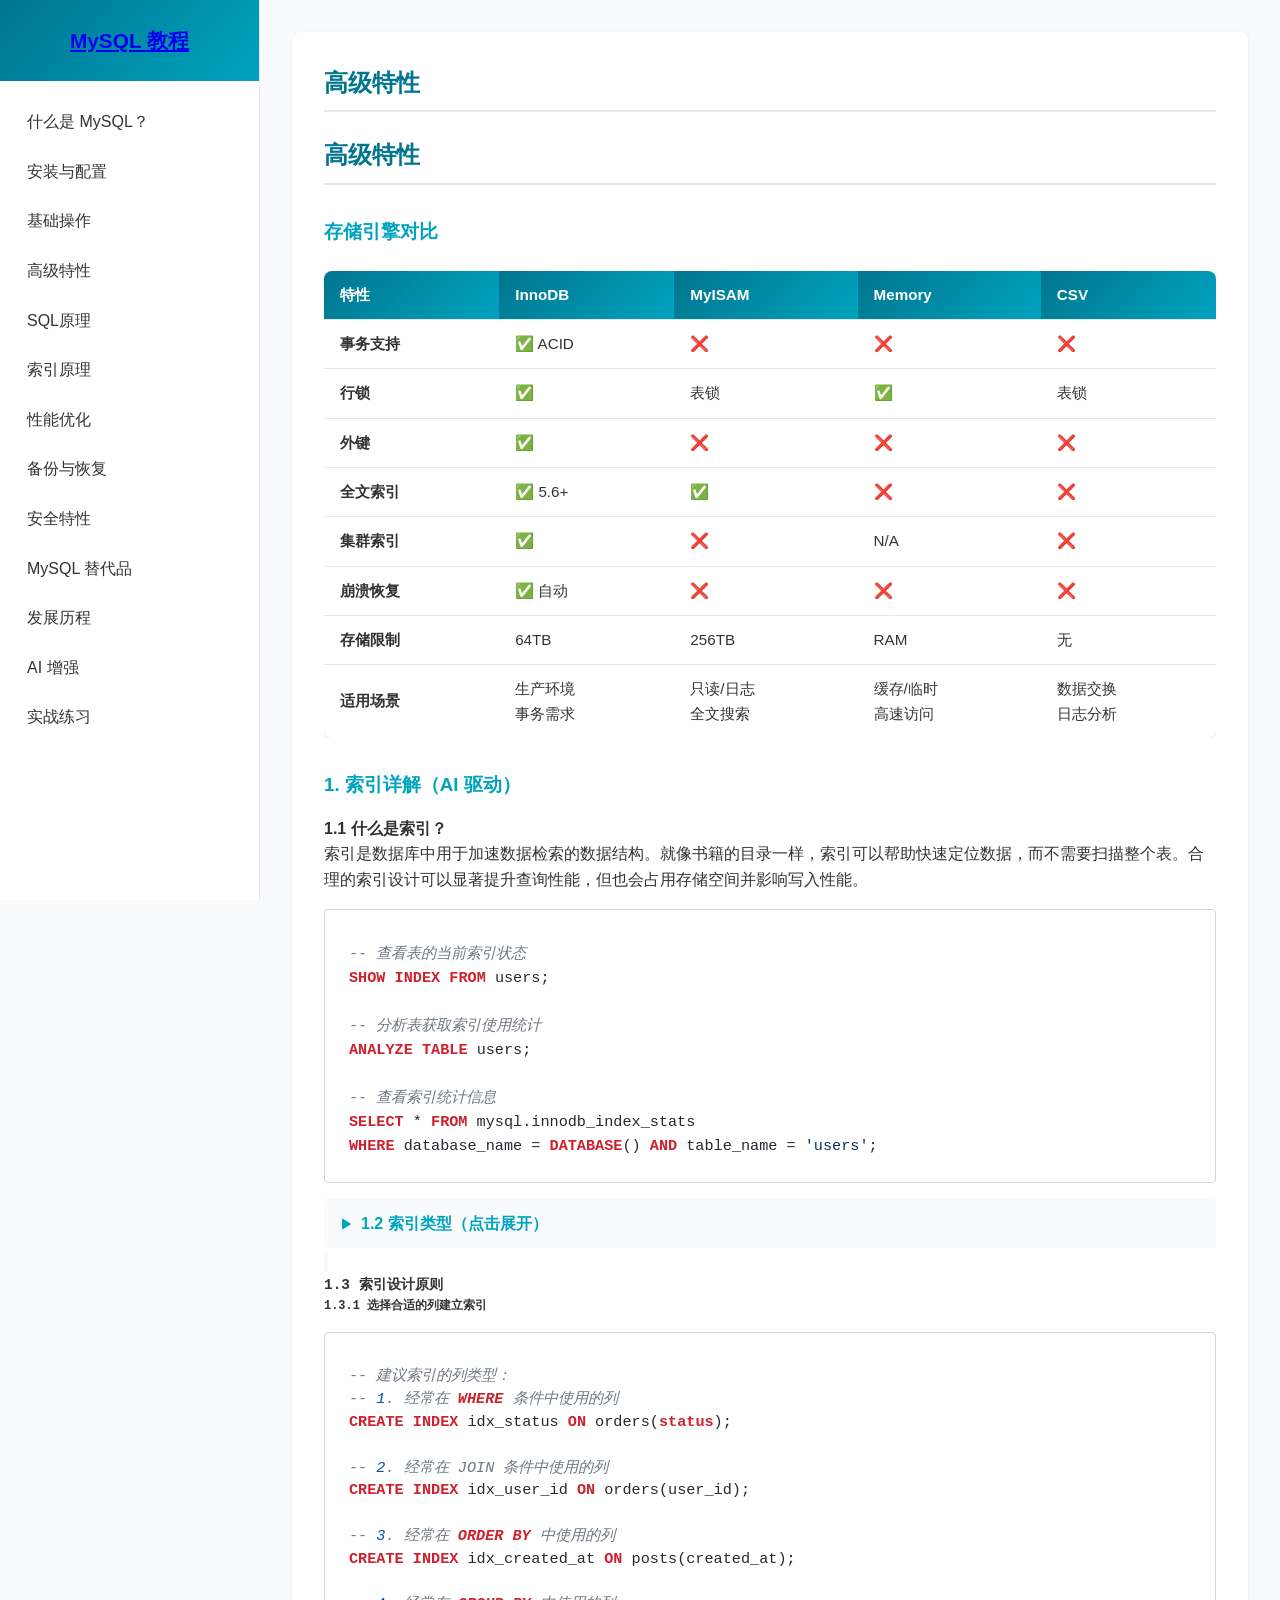
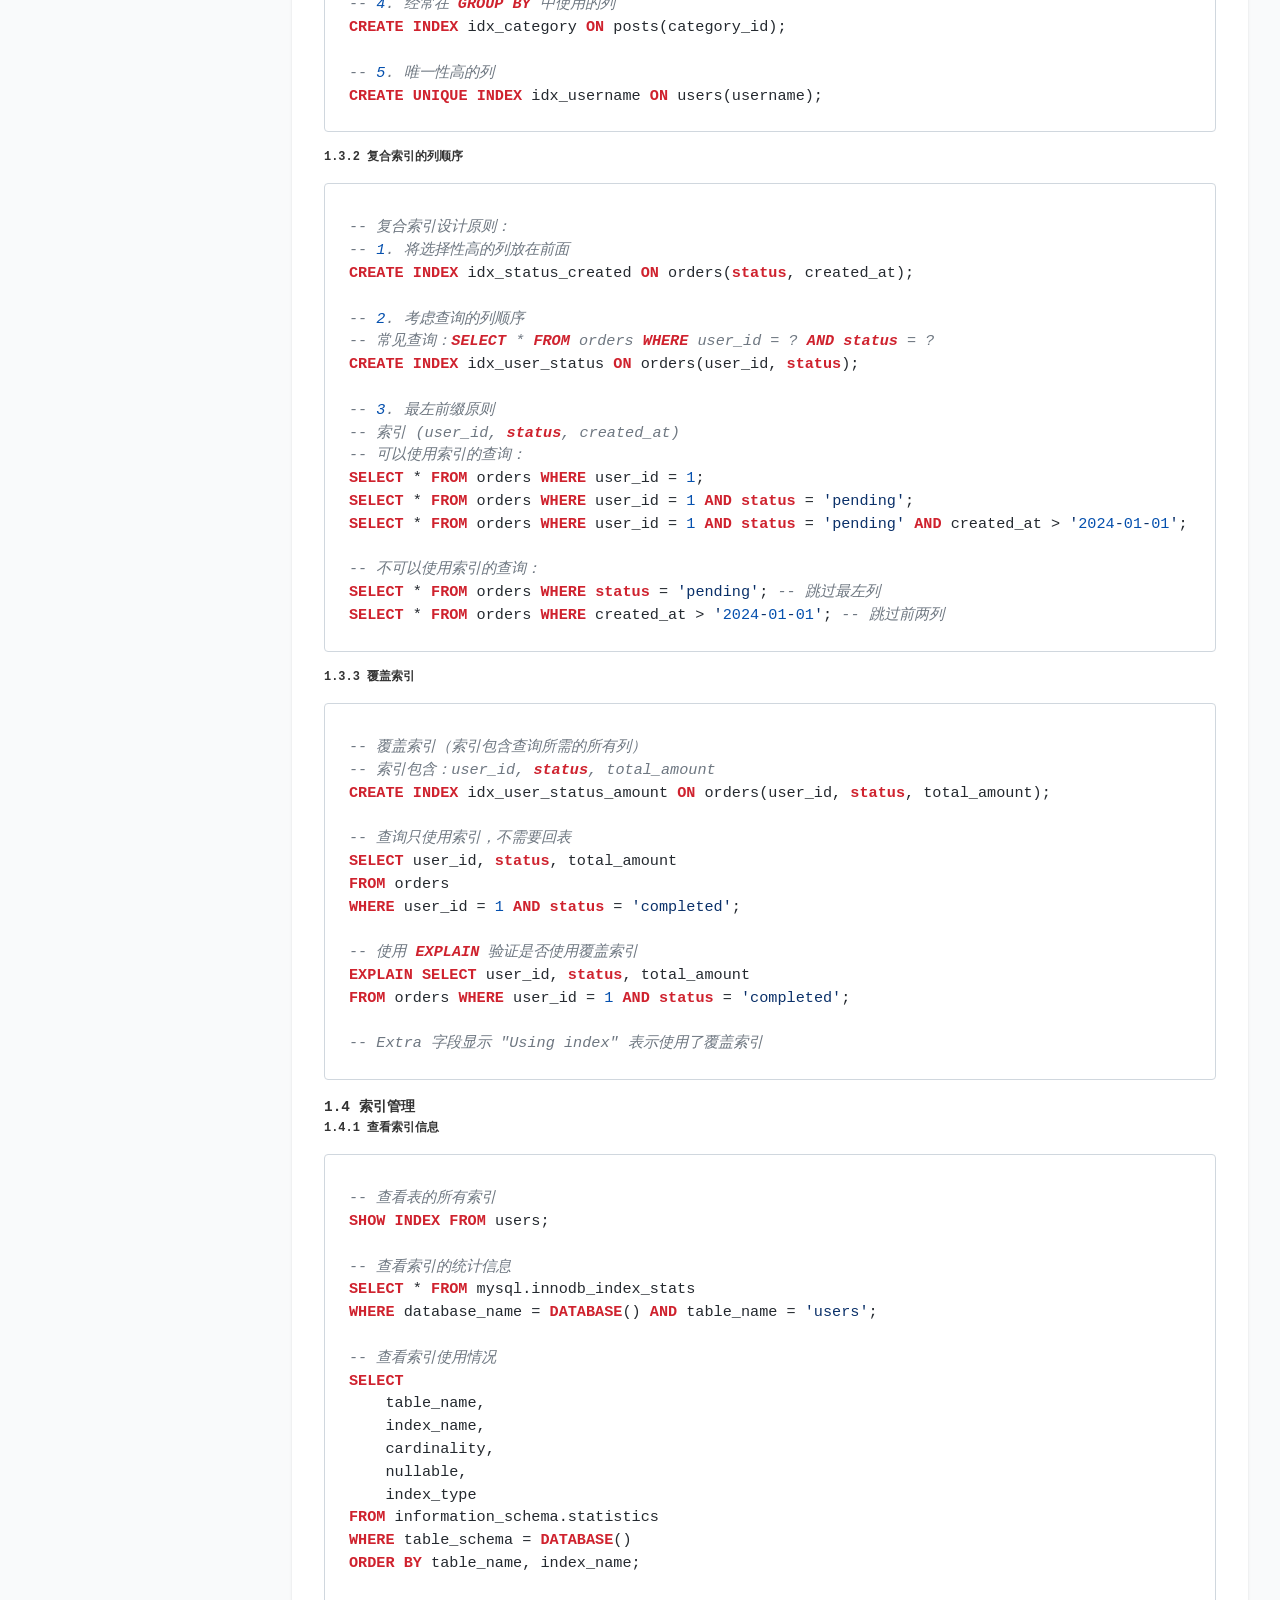
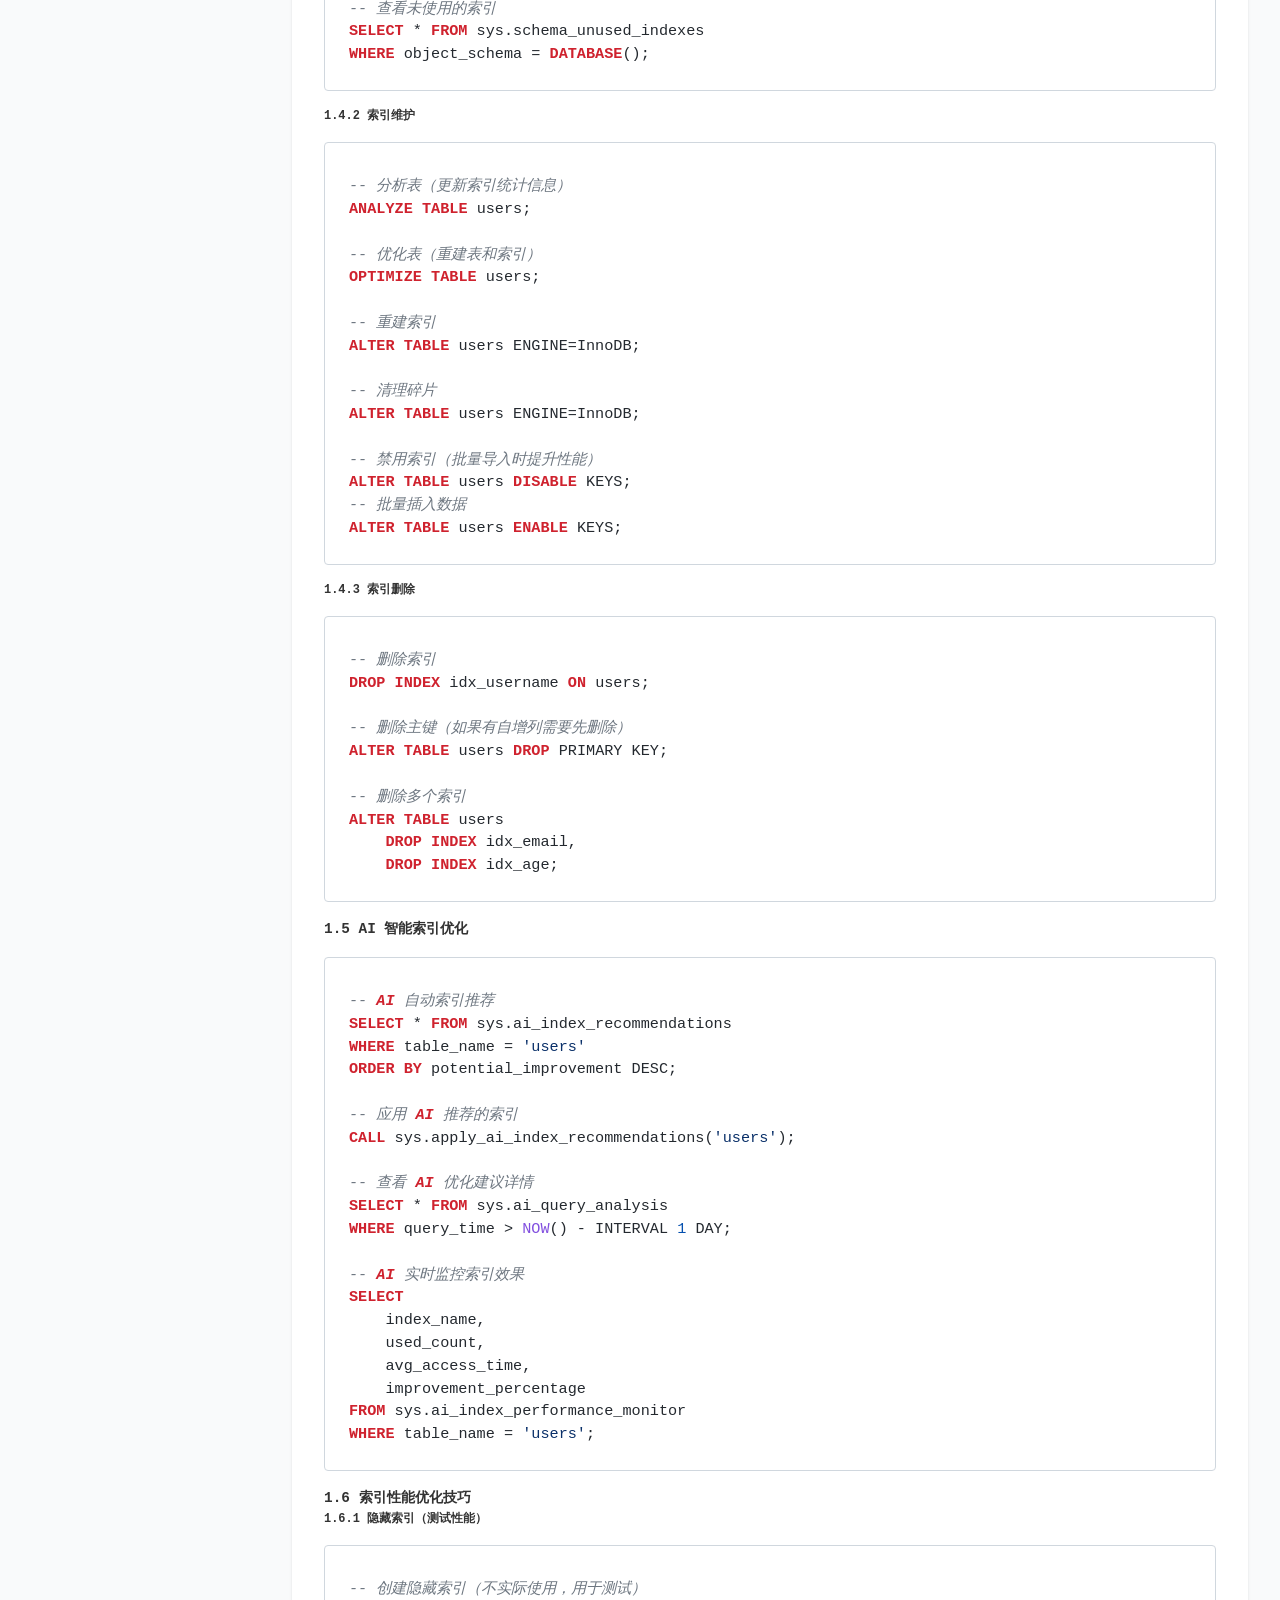
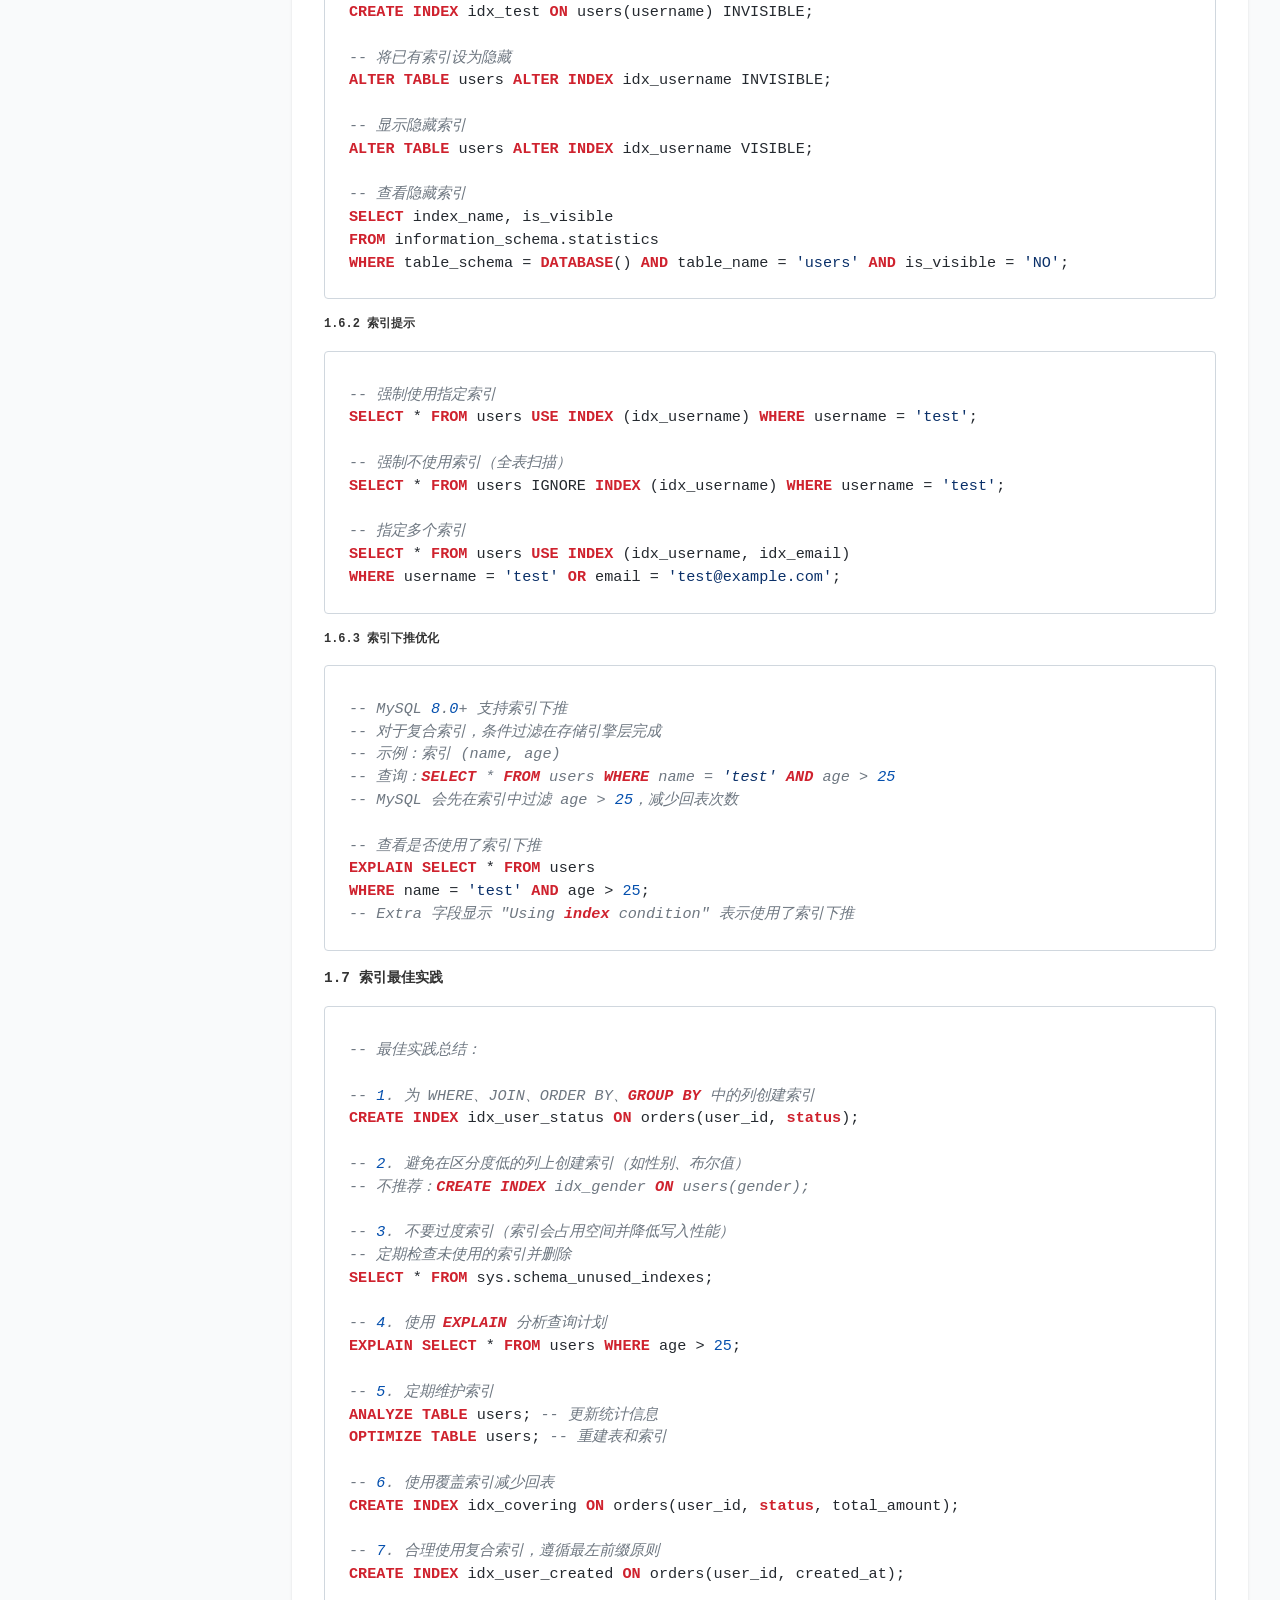
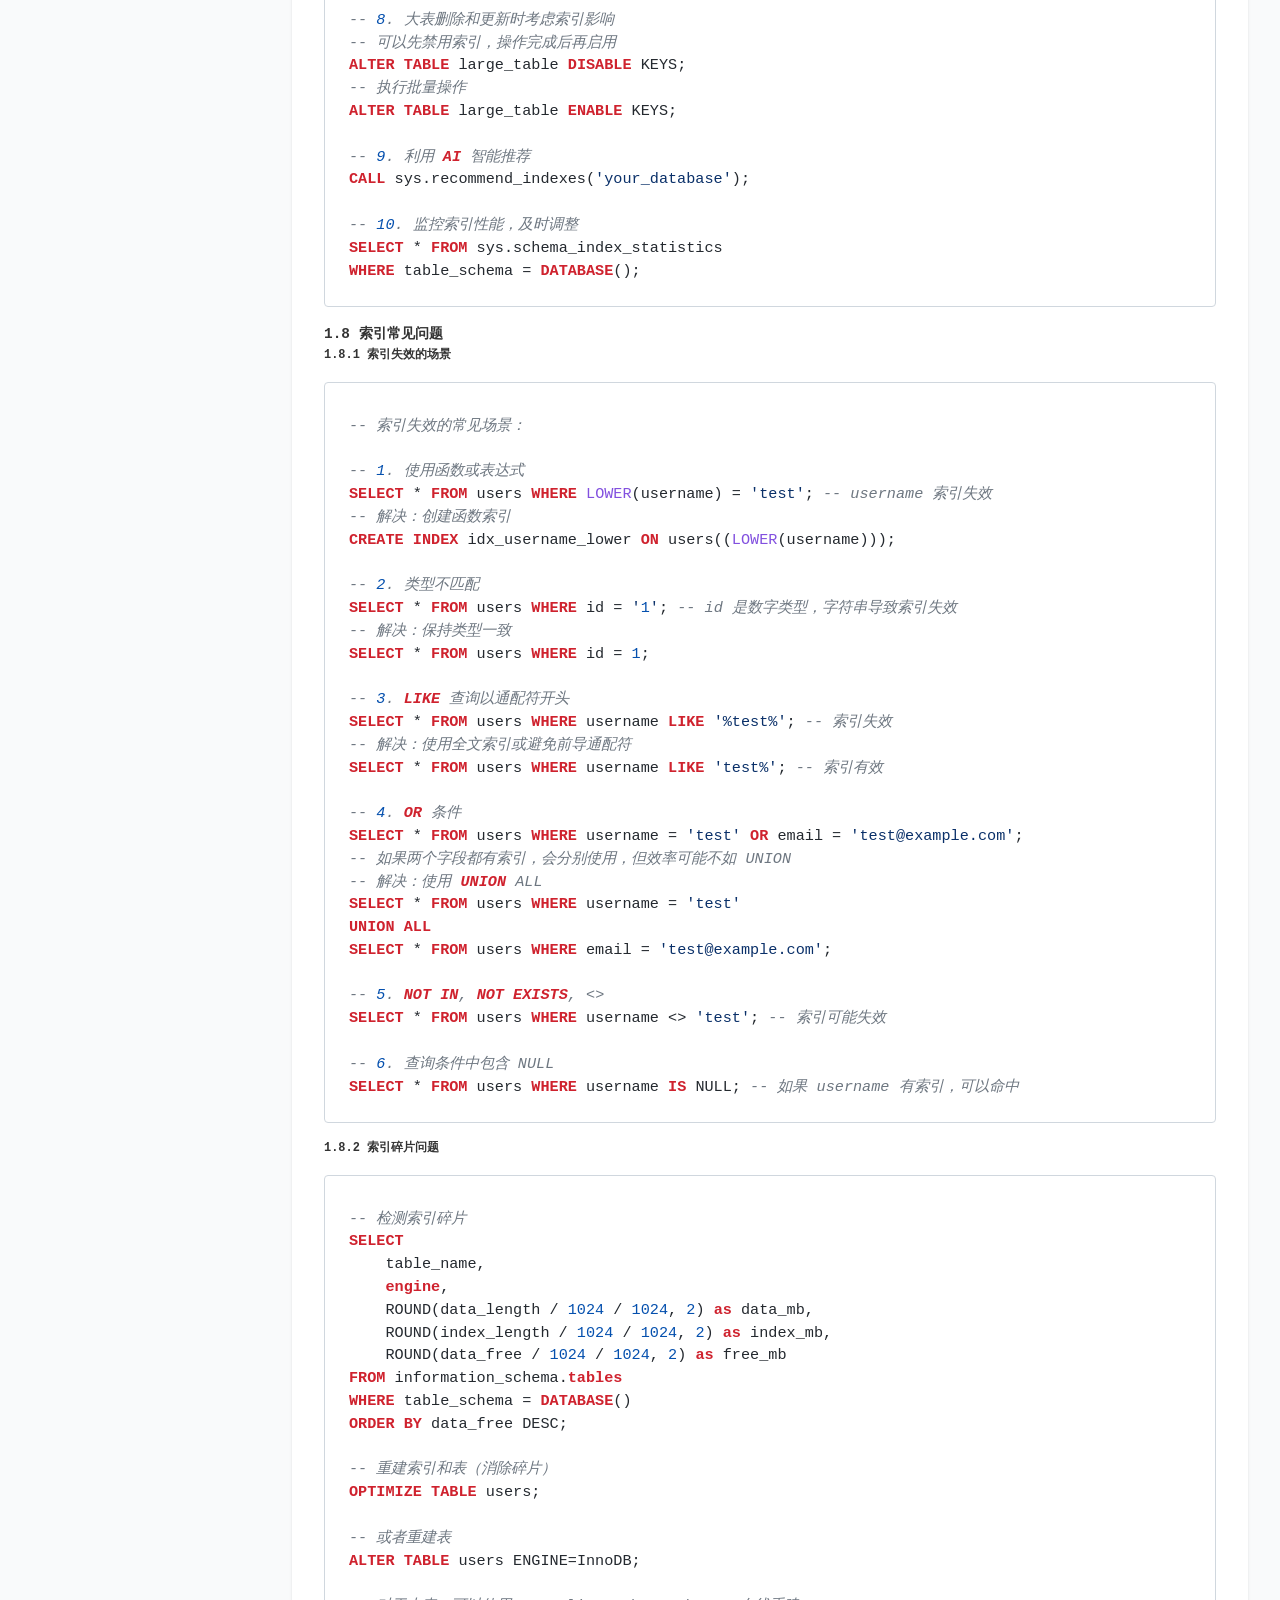
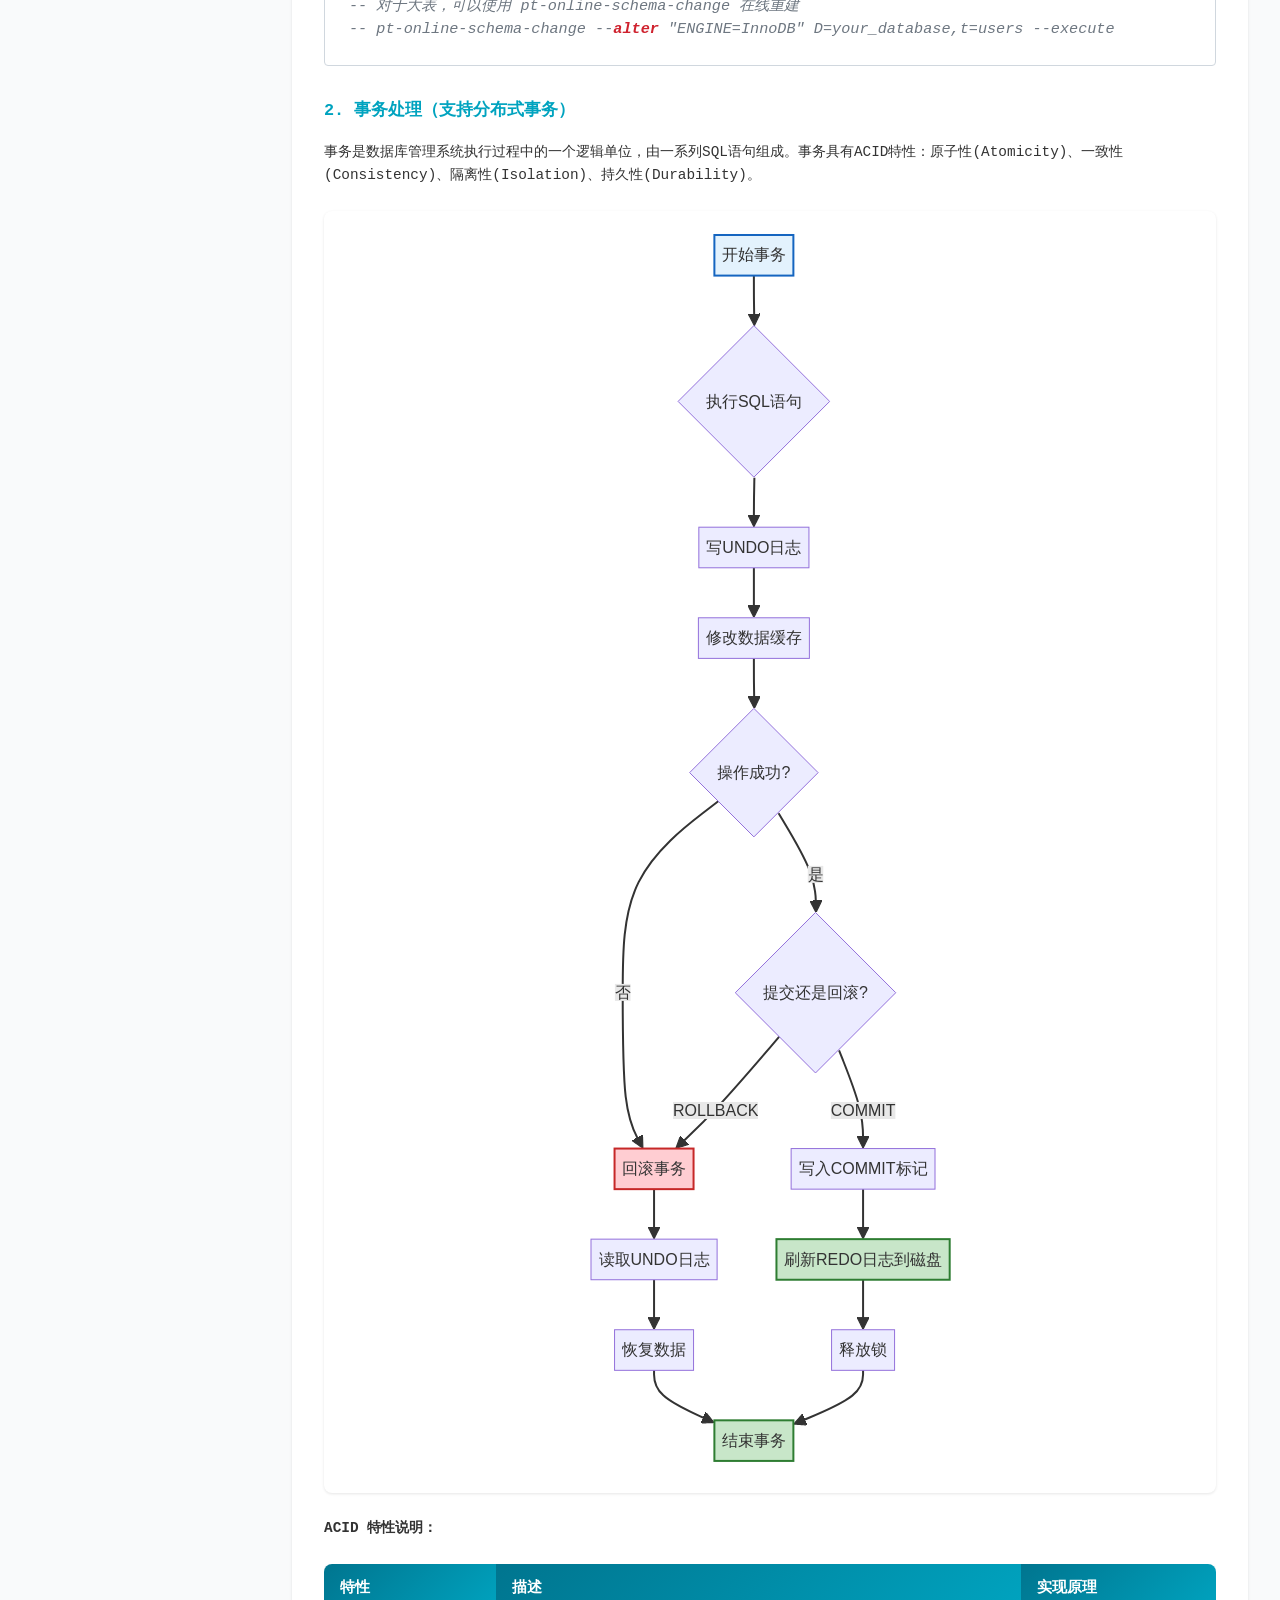
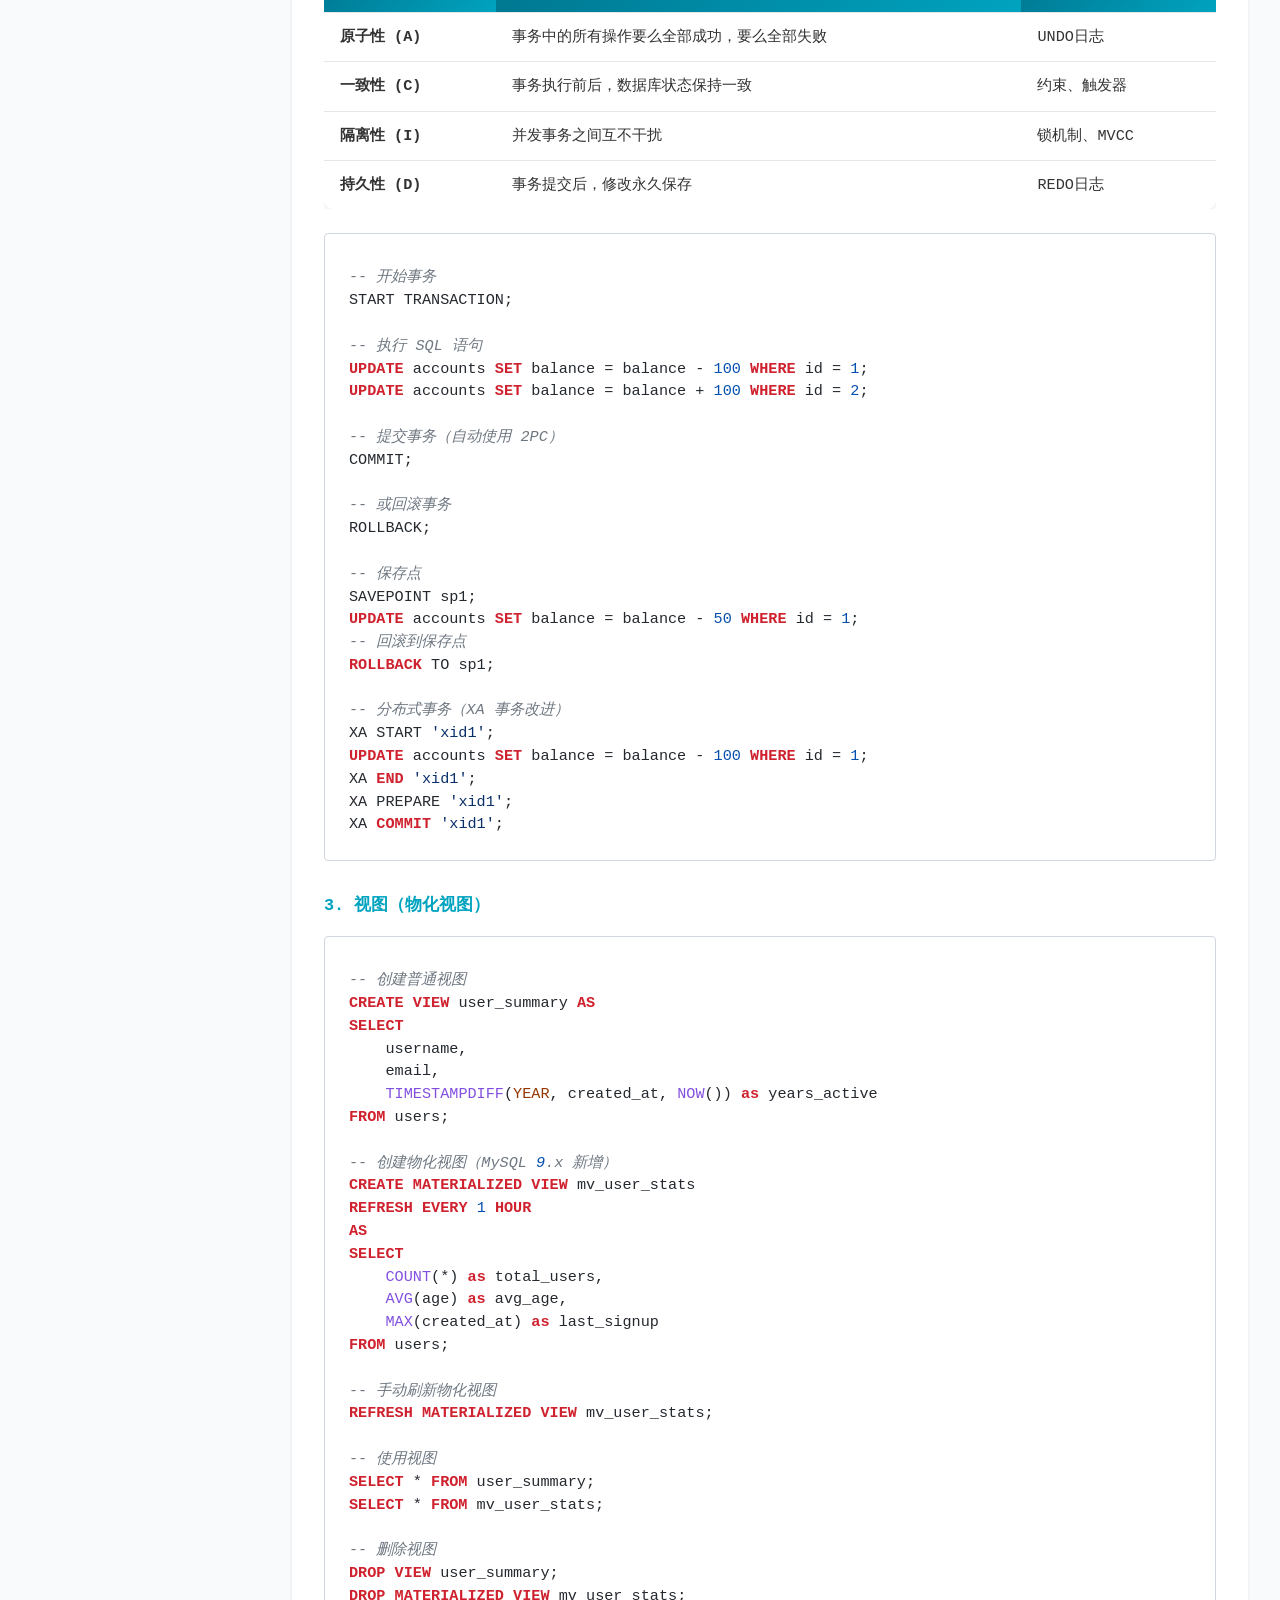
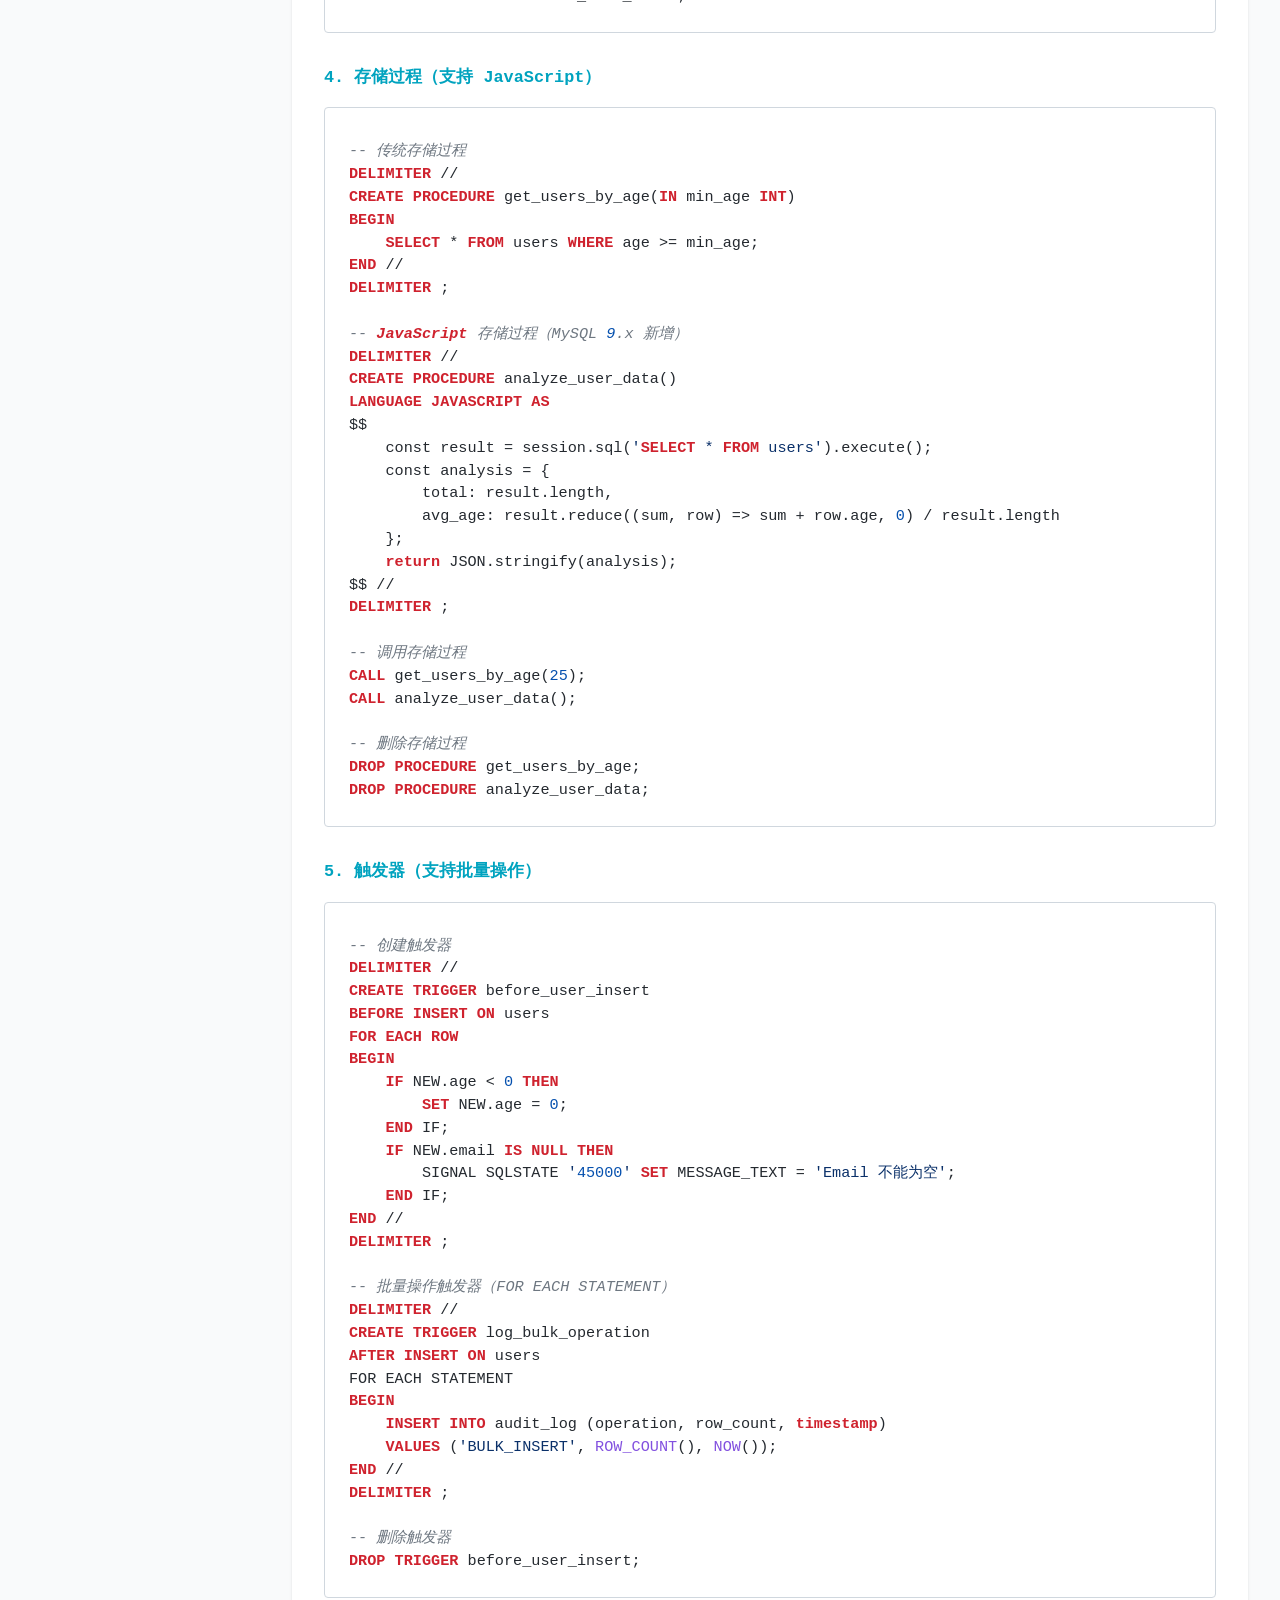
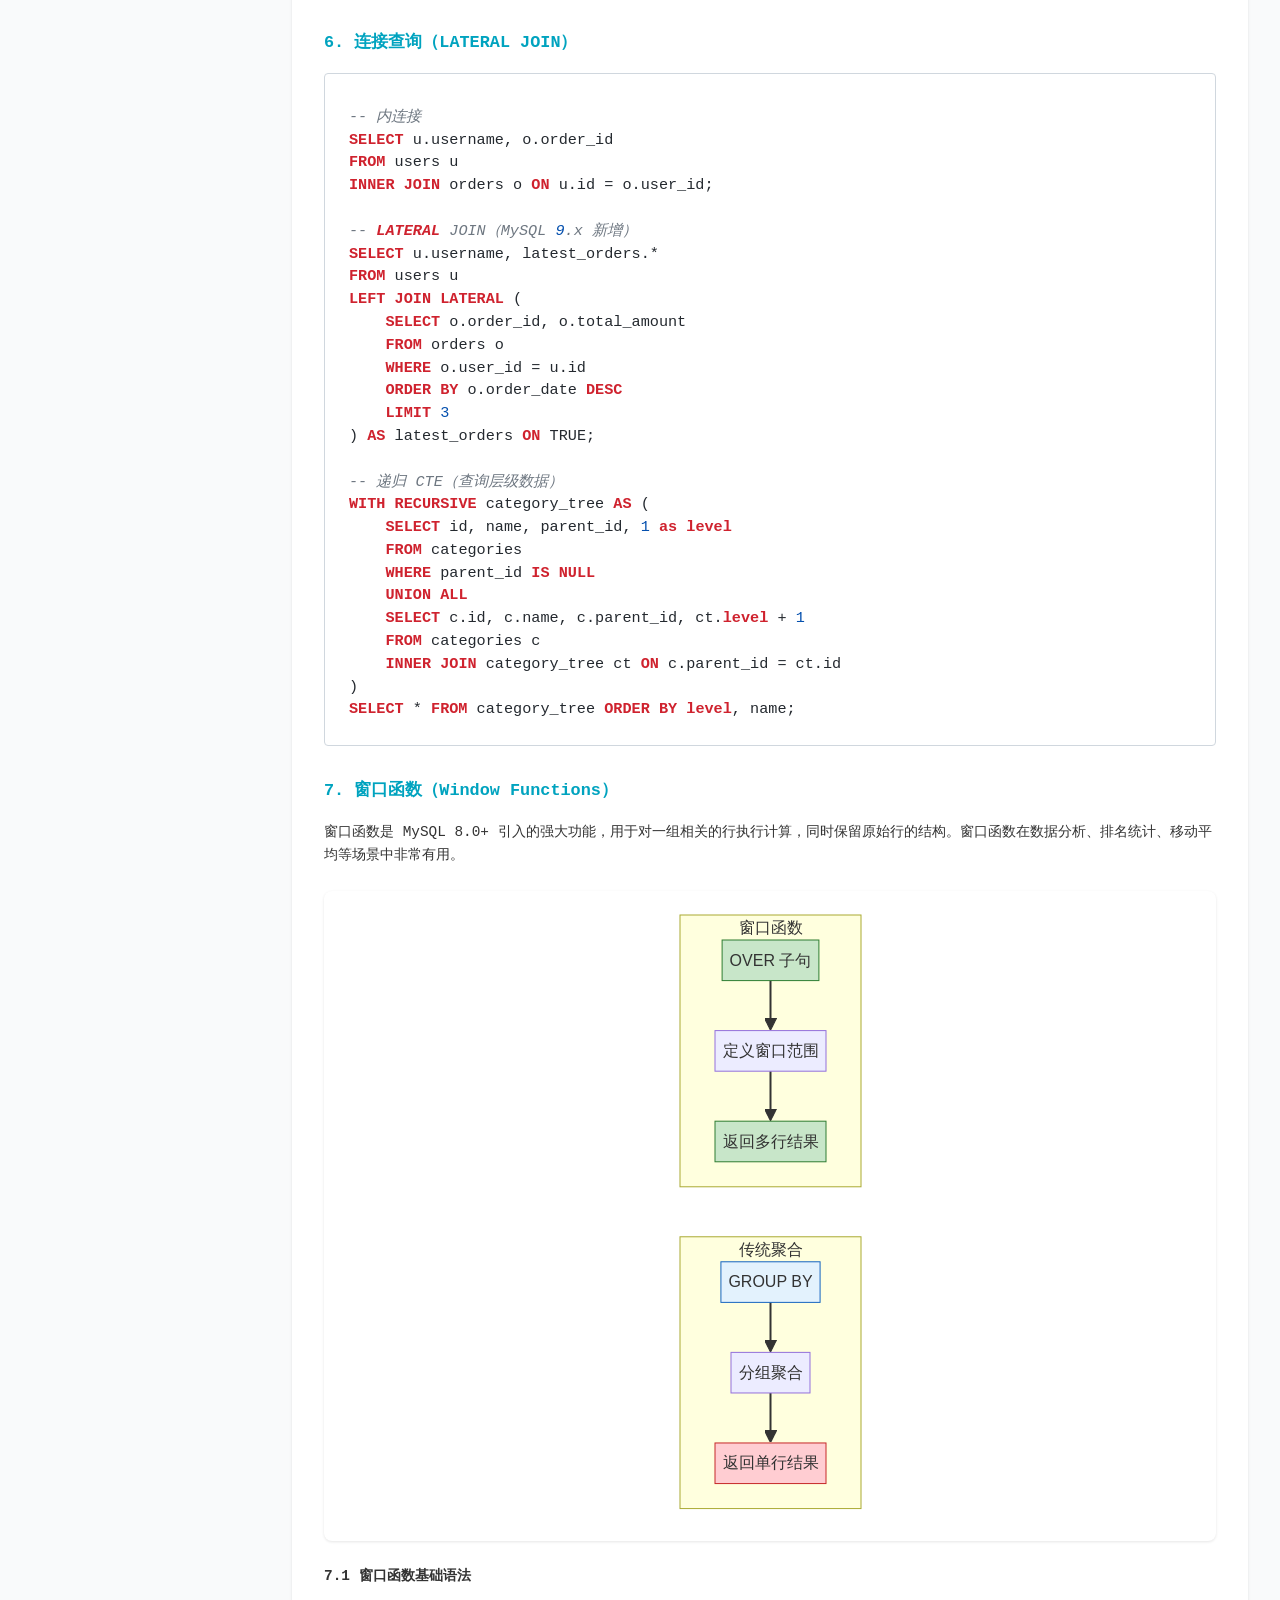
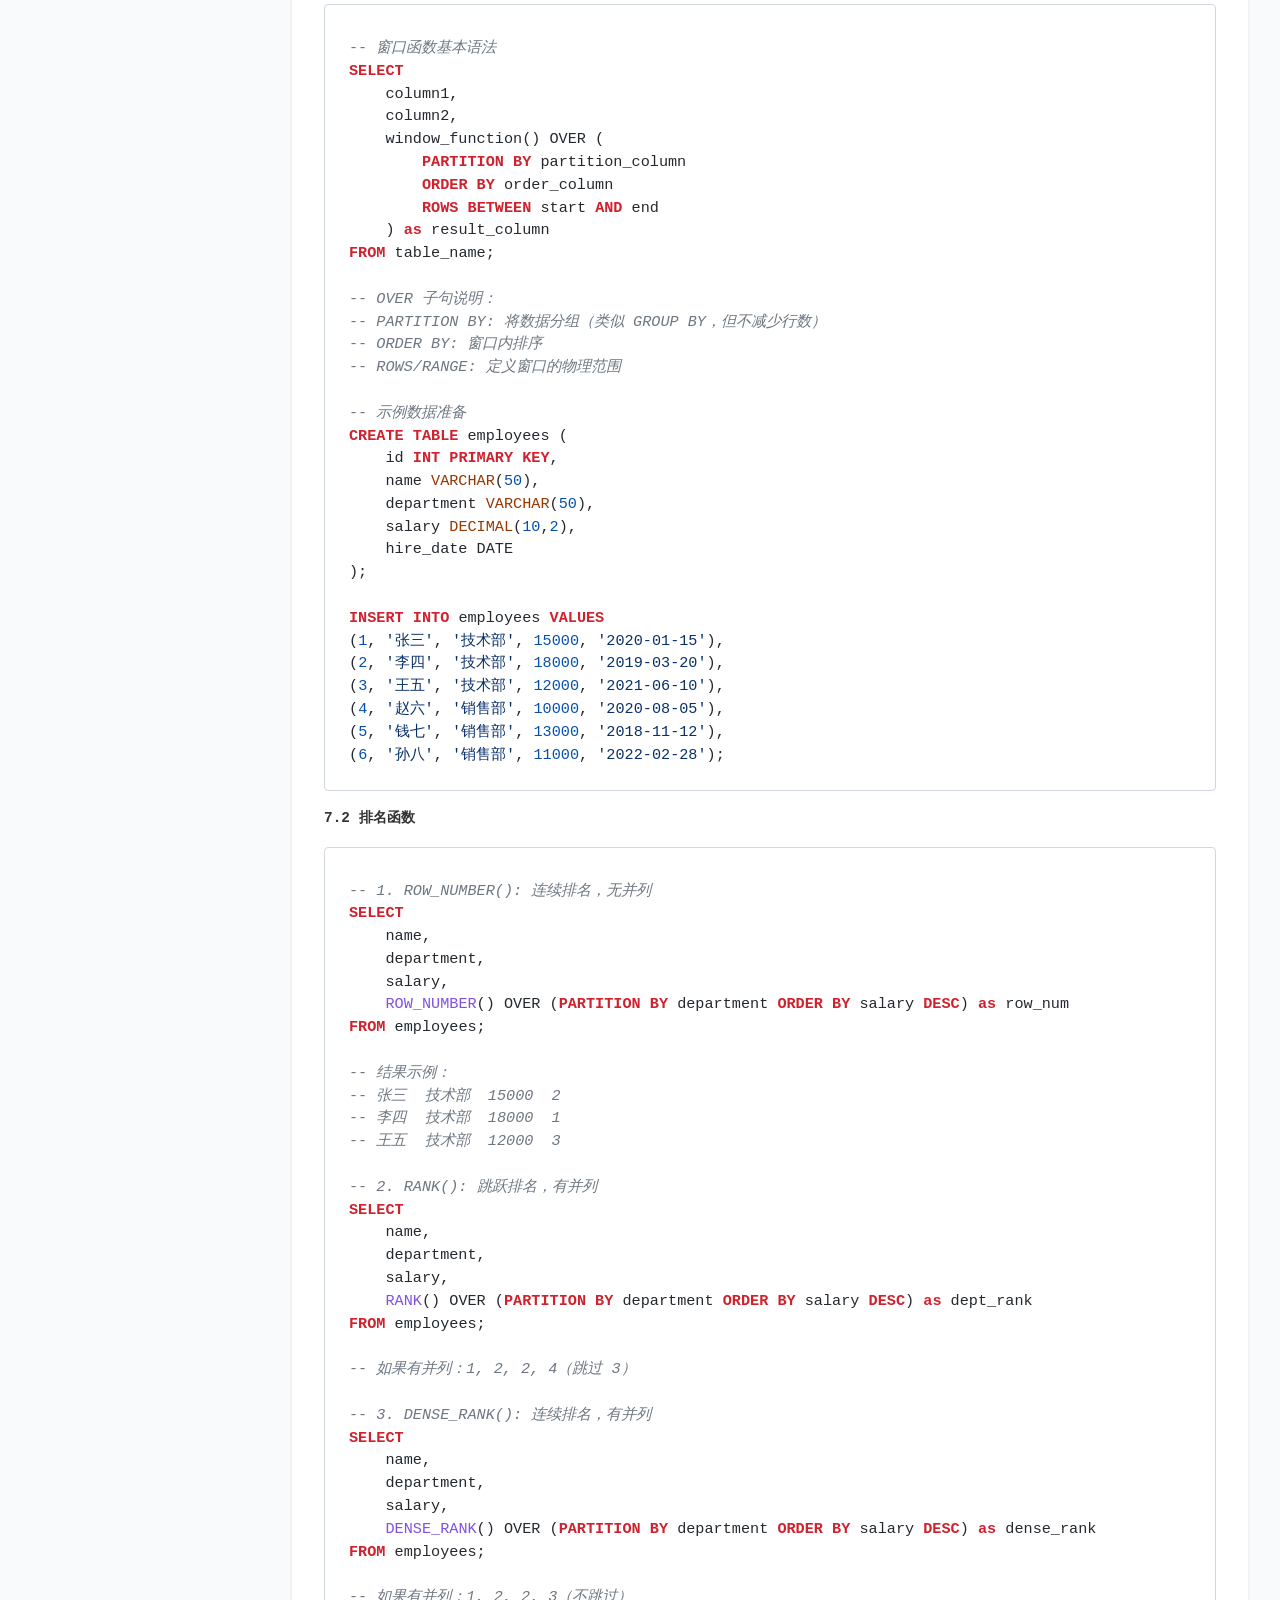
==== chapters/advanced.html @ 9f8a6495 "feat: 新增章节并重构文档结构" ====
<!DOCTYPE html>
<html lang="zh-CN">
<head>
    <meta charset="UTF-8">
    <meta name="viewport" content="width=device-width, initial-scale=1.0">
    <title>高级特性 - MySQL 教程</title>
    <link rel="icon" href="../favicon.ico" type="image/x-icon">
    <link rel="stylesheet" href="../styles.css">
    <script src="../mermaid.min.js"></script>
    <script>
        mermaid.initialize({
            startOnLoad: true,
            theme: 'default'
        });
    </script>
</head>
<body>
    <div class="layout">
        <aside class="sidebar">
            <div class="sidebar-header">
                <h1><a href="../index.html">MySQL 教程</a></h1>
            </div>
            <nav class="tree-nav">
                <ul class="tree">
                    <li><a href="introduction.html">什么是 MySQL？</a></li>
<li><a href="installation.html">安装与配置</a></li>
<li><a href="basics.html">基础操作</a></li>
<li class="current"><a href="#">高级特性</a></li>
<li><a href="sql-theory.html">SQL原理</a></li>
<li><a href="index-theory.html">索引原理</a></li>
<li><a href="performance.html">性能优化</a></li>
<li><a href="backup.html">备份与恢复</a></li>
<li><a href="security.html">安全特性</a></li>
<li><a href="alternatives.html">MySQL 替代品</a></li>
<li><a href="history.html">发展历程</a></li>
<li><a href="ai.html">AI 增强</a></li>
<li><a href="practice.html">实战练习</a></li>
                </ul>
            </nav>
        </aside>
        <main class="main-content">
            <section id="advanced" class="section">
                <h2>高级特性</h2>
                <div class="content">
<h2>高级特性</h2>
            <div class="content">
                <h3>存储引擎对比</h3>
                <div class="comparison-table">
                    <table>
                        <thead>
                            <tr>
                                <th>特性</th>
                                <th>InnoDB</th>
                                <th>MyISAM</th>
                                <th>Memory</th>
                                <th>CSV</th>
                            </tr>
                        </thead>
                        <tbody>
                            <tr>
                                <td><strong>事务支持</strong></td>
                                <td>✅ ACID</td>
                                <td>❌</td>
                                <td>❌</td>
                                <td>❌</td>
                            </tr>
                            <tr>
                                <td><strong>行锁</strong></td>
                                <td>✅</td>
                                <td>表锁</td>
                                <td>✅</td>
                                <td>表锁</td>
                            </tr>
                            <tr>
                                <td><strong>外键</strong></td>
                                <td>✅</td>
                                <td>❌</td>
                                <td>❌</td>
                                <td>❌</td>
                            </tr>
                            <tr>
                                <td><strong>全文索引</strong></td>
                                <td>✅ 5.6+</td>
                                <td>✅</td>
                                <td>❌</td>
                                <td>❌</td>
                            </tr>
                            <tr>
                                <td><strong>集群索引</strong></td>
                                <td>✅</td>
                                <td>❌</td>
                                <td>N/A</td>
                                <td>❌</td>
                            </tr>
                            <tr>
                                <td><strong>崩溃恢复</strong></td>
                                <td>✅ 自动</td>
                                <td>❌</td>
                                <td>❌</td>
                                <td>❌</td>
                            </tr>
                            <tr>
                                <td><strong>存储限制</strong></td>
                                <td>64TB</td>
                                <td>256TB</td>
                                <td>RAM</td>
                                <td>无</td>
                            </tr>
                            <tr>
                                <td><strong>适用场景</strong></td>
                                <td>生产环境<br>事务需求</td>
                                <td>只读/日志<br>全文搜索</td>
                                <td>缓存/临时<br>高速访问</td>
                                <td>数据交换<br>日志分析</td>
                            </tr>
                        </tbody>
                    </table>
                </div>

                <h3>1. 索引详解（AI 驱动）</h3>

                <h4>1.1 什么是索引？</h4>
                <p>索引是数据库中用于加速数据检索的数据结构。就像书籍的目录一样，索引可以帮助快速定位数据，而不需要扫描整个表。合理的索引设计可以显著提升查询性能，但也会占用存储空间并影响写入性能。</p>

                <div class="code-block">
                    <pre><code class="sql"><span class="com">-- 查看表的当前索引状态</span>
<span class="kwd">SHOW</span> <span class="kwd">INDEX</span> <span class="kwd">FROM</span> users;

<span class="com">-- 分析表获取索引使用统计</span>
<span class="kwd">ANALYZE</span> <span class="kwd">TABLE</span> users;

<span class="com">-- 查看索引统计信息</span>
<span class="kwd">SELECT</span> * <span class="kwd">FROM</span> mysql.innodb_index_stats
<span class="kwd">WHERE</span> database_name = <span class="kwd">DATABASE</span>() <span class="kwd">AND</span> table_name = <span class="str">'users'</span>;</code></pre>
                </div>

                <details>
                    <summary>1.2 索引类型（点击展开）</summary>

                <h5>索引类型概览</h5>
                <div class="comparison-table">
                    <table>
                        <thead>
                            <tr>
                                <th>类型</th>
                                <th>关键字</th>
                                <th>特点</th>
                                <th>适用场景</th>
                            </tr>
                        </thead>
                        <tbody>
                            <tr>
                                <td><strong>主键索引</strong></td>
                                <td>PRIMARY KEY</td>
                                <td>唯一、非空、自动创建聚簇索引</td>
                                <td>唯一标识记录</td>
                            </tr>
                            <tr>
                                <td><strong>唯一索引</strong></td>
                                <td>UNIQUE</td>
                                <td>值唯一，可为NULL</td>
                                <td>邮箱、手机号等唯一字段</td>
                            </tr>
                            <tr>
                                <td><strong>普通索引</strong></td>
                                <td>INDEX/KEY</td>
                                <td>最基本的索引，无限制</td>
                                <td>加速WHERE查询</td>
                            </tr>
                            <tr>
                                <td><strong>复合索引</strong></td>
                                <td>INDEX(a,b,c)</td>
                                <td>多列组合，遵循最左前缀</td>
                                <td>多条件查询</td>
                            </tr>
                            <tr>
                                <td><strong>全文索引</strong></td>
                                <td>FULLTEXT</td>
                                <td>文本搜索，支持中文分词</td>
                                <td>文章、内容搜索</td>
                            </tr>
                            <tr>
                                <td><strong>空间索引</strong></td>
                                <td>SPATIAL</td>
                                <td>地理空间数据</td>
                                <td>LBS、地图应用</td>
                            </tr>
                            <tr>
                                <td><strong>前缀索引</strong></td>
                                <td>INDEX(col(10))</td>
                                <td>只索引前缀部分</td>
                                <td>长字符串列</td>
                            </tr>
                        </tbody>
                    </table>
                </div>

                <h5>1.2.1 主键索引（PRIMARY KEY）</h5>
                <div class="code-block">
                    <pre><code class="sql"><span class="com">-- 主键索引（自动创建，唯一且非空）</span>
<span class="kwd">CREATE</span> <span class="kwd">TABLE</span> users (
    id <span class="kwd">INT</span> <span class="kwd">AUTO_INCREMENT</span> <span class="kwd">PRIMARY KEY</span>,
    username <span class="type">VARCHAR</span>(<span class="num">100</span>)
);

<span class="com">-- 或者单独定义</span>
<span class="kwd">CREATE</span> <span class="kwd">TABLE</span> users (
    id <span class="kwd">INT</span> <span class="kwd">AUTO_INCREMENT</span>,
    username <span class="type">VARCHAR</span>(<span class="num">100</span>),
    <span class="kwd">PRIMARY KEY</span> (id)
);

<span class="com">-- 复合主键</span>
<span class="kwd">CREATE</span> <span class="kwd">TABLE</span> user_scores (
    user_id <span class="type">INT</span>,
    game_id <span class="type">INT</span>,
    score <span class="type">INT</span>,
    <span class="kwd">PRIMARY KEY</span> (user_id, game_id)
);</code></pre>
                </div>

                <h5>1.2.2 唯一索引（UNIQUE）</h5>
                <div class="code-block">
                    <pre><code class="sql"><span class="com">-- 创建唯一索引（确保列值唯一）</span>
<span class="kwd">CREATE</span> <span class="kwd">UNIQUE</span> <span class="kwd">INDEX</span> idx_email <span class="kwd">ON</span> users(email);

<span class="com">-- 在表定义中创建</span>
<span class="kwd">CREATE</span> <span class="kwd">TABLE</span> users (
    id <span class="kwd">INT</span> <span class="kwd">AUTO_INCREMENT</span> <span class="kwd">PRIMARY KEY</span>,
    username <span class="type">VARCHAR</span>(<span class="num">100</span>),
    email <span class="type">VARCHAR</span>(<span class="num">255</span>) <span class="kwd">UNIQUE</span>
);

<span class="com">-- 复合唯一索引</span>
<span class="kwd">CREATE</span> <span class="kwd">UNIQUE</span> <span class="kwd">INDEX</span> idx_username_email <span class="kwd">ON</span> users(username, email);</code></pre>
                </div>

                <h5>1.2.3 普通索引（INDEX）</h5>
                <div class="code-block">
                    <pre><code class="sql"><span class="com">-- 创建普通索引</span>
<span class="kwd">CREATE</span> <span class="kwd">INDEX</span> idx_username <span class="kwd">ON</span> users(username);

<span class="com">-- 复合索引（最左前缀原则）</span>
<span class="kwd">CREATE</span> <span class="kwd">INDEX</span> idx_age_email <span class="kwd">ON</span> users(age, email);

<span class="com">-- 使用复合索引的查询会命中索引</span>
<span class="kwd">SELECT</span> * <span class="kwd">FROM</span> users <span class="kwd">WHERE</span> age = <span class="num">25</span>; <span class="com">-- 命中</span>
<span class="kwd">SELECT</span> * <span class="kwd">FROM</span> users <span class="kwd">WHERE</span> age = <span class="num">25</span> <span class="kwd">AND</span> email = <span class="str">'test@example.com'</span>; <span class="com">-- 命中</span>
<span class="kwd">SELECT</span> * <span class="kwd">FROM</span> users <span class="kwd">WHERE</span> email = <span class="str">'test@example.com'</span>; <span class="com">-- 不命中</span>

<span class="com">-- 添加索引</span>
<span class="kwd">ALTER</span> <span class="kwd">TABLE</span> users ADD <span class="kwd">INDEX</span> idx_created_at (created_at);</code></pre>
                </div>

                <h5>1.2.4 全文索引（FULLTEXT）</h5>
                <div class="code-block">
                    <pre><code class="sql"><span class="com">-- 全文索引（用于文本搜索）</span>
<span class="kwd">CREATE</span> <span class="kwd">FULLTEXT</span> <span class="kwd">INDEX</span> idx_content <span class="kwd">ON</span> articles(content);

<span class="com">-- 全文搜索</span>
<span class="kwd">SELECT</span> * <span class="kwd">FROM</span> articles
<span class="kwd">WHERE</span> <span class="func">MATCH</span>(content) <span class="func">AGAINST</span>(<span class="str">'MySQL 教程'</span> <span class="kwd">IN</span> <span class="kwd">NATURAL</span> <span class="kwd">LANGUAGE</span> MODE);

<span class="com">-- 布尔模式搜索</span>
<span class="kwd">SELECT</span> * <span class="kwd">FROM</span> articles
<span class="kwd">WHERE</span> <span class="func">MATCH</span>(content, title) <span class="func">AGAINST</span>(<span class="str">'MySQL +教程 -基础'</span> <span class="kwd">IN</span> BOOLEAN MODE);

<span class="com">-- 查询扩展模式</span>
<span class="kwd">SELECT</span> * <span class="kwd">FROM</span> articles
<span class="kwd">WHERE</span> <span class="func">MATCH</span>(content) <span class="func">AGAINST</span>(<span class="str">'MySQL'</span> <span class="kwd">WITH</span> <span class="kwd">QUERY</span> EXPANSION);

<span class="com">-- 中文分词支持</span>
<span class="kwd">CREATE</span> <span class="kwd">TABLE</span> articles (
    id <span class="kwd">INT</span> <span class="kwd">AUTO_INCREMENT</span> <span class="kwd">PRIMARY KEY</span>,
    content <span class="type">TEXT</span>,
    <span class="kwd">FULLTEXT</span> <span class="kwd">INDEX</span> ft_content (content) <span class="kwd">WITH</span> PARSER ngram
);</code></pre>
                </div>

                <h5>1.2.5 空间索引（SPATIAL）</h5>
                <div class="code-block">
                    <pre><code class="sql"><span class="com">-- 空间索引（用于地理数据）</span>
<span class="kwd">CREATE</span> <span class="kwd">TABLE</span> locations (
    id <span class="kwd">INT</span> <span class="kwd">AUTO_INCREMENT</span> <span class="kwd">PRIMARY KEY</span>,
    name <span class="type">VARCHAR</span>(<span class="num">100</span>),
    location GEOMETRY <span class="kwd"><span class="kwd">NOT</span> NULL</span>,
    <span class="kwd">SPATIAL</span> <span class="kwd">INDEX</span> idx_location (location)
);

<span class="com">-- 插入空间数据</span>
<span class="kwd">INSERT</span> <span class="kwd">INTO</span> locations (name, location) <span class="kwd">VALUES</span>
(<span class="str">'Beijing'</span>, <span class="func">ST_GeomFromText</span>(<span class="str">'<span class="type">POINT</span>(<span class="num">116</span>.<span class="num">4074</span> <span class="num">39</span>.<span class="num">9042</span>)'</span>)),
(<span class="str">'Shanghai'</span>, <span class="func">ST_GeomFromText</span>(<span class="str">'<span class="type">POINT</span>(<span class="num">121</span>.<span class="num">4737</span> <span class="num">31</span>.<span class="num">2304</span>)'</span>));

<span class="com">-- 空间查询</span>
<span class="kwd">SELECT</span> name, <span class="func">ST_AsText</span>(location) <span class="kwd">as</span> coordinates
<span class="kwd">FROM</span> locations
<span class="kwd">WHERE</span> <span class="func">ST_Distance_Sphere</span>(
    location,
    <span class="func">ST_GeomFromText</span>(<span class="str">'<span class="type">POINT</span>(<span class="num">116</span>.<span class="num">4074</span> <span class="num">39</span>.<span class="num">9042</span>)'</span>)
) < <span class="num">50000</span>; <span class="com">-- 50公里范围内</span></code></pre>
                </div>

                <h5>1.2.6 前缀索引</h5>
                <div class="code-block">
                    <pre><code class="sql"><span class="com">-- 前缀索引（节省空间，适用于长字符串）</span>
<span class="kwd">CREATE</span> <span class="kwd">INDEX</span> idx_email_prefix <span class="kwd">ON</span> users(email(<span class="num">20</span>));

<span class="com">-- 查看前缀长度建议</span>
<span class="kwd">SELECT</span>
    <span class="func">COUNT</span>(<span class="kwd">DISTINCT</span> LEFT(email, <span class="num">10</span>)) <span class="kwd">as</span> distinct_10,
    <span class="func">COUNT</span>(<span class="kwd">DISTINCT</span> LEFT(email, <span class="num">20</span>)) <span class="kwd">as</span> distinct_20,
    <span class="func">COUNT</span>(<span class="kwd">DISTINCT</span> LEFT(email, <span class="num">30</span>)) <span class="kwd">as</span> distinct_30
<span class="kwd">FROM</span> users;

<span class="com">-- 创建合适长度的前缀索引</span>
<span class="kwd">CREATE</span> <span class="kwd">INDEX</span> idx_title_prefix <span class="kwd">ON</span> articles(title(<span class="num">50</span>));</code></pre>
                </div>

                <h5>1.2.7 函数索引</h5>
                <div class="code-block">
                    <pre><code class="sql"><span class="com">-- 函数索引（对表达式建立索引）</span>
<span class="kwd">CREATE</span> <span class="kwd">INDEX</span> idx_email_lower <span class="kwd">ON</span> users((<span class="func">LOWER</span>(email)));

<span class="com">-- 使用函数索引的查询</span>
<span class="kwd">SELECT</span> * <span class="kwd">FROM</span> users <span class="kwd">WHERE</span> <span class="func">LOWER</span>(email) = <span class="str">'test@example.com'</span>;

<span class="com">-- 计算列索引</span>
<span class="kwd">ALTER</span> <span class="kwd">TABLE</span> products ADD COLUMN discounted_price <span class="type">DECIMAL</span>(<span class="num">10</span>,<span class="num">2</span>);
<span class="kwd">CREATE</span> <span class="kwd">INDEX</span> idx_discounted_price <span class="kwd">ON</span> products((price * discount_rate));

<span class="com">-- <span class="kwd">JSON</span> 列索引</span>
<span class="kwd">CREATE</span> <span class="kwd">INDEX</span> idx_user_prefs <span class="kwd">ON</span> users((<span class="func">JSON_EXTRACT</span>(preferences, <span class="str">'$.language'</span>)));
<span class="kwd">SELECT</span> * <span class="kwd">FROM</span> users
<span class="kwd">WHERE</span> <span class="func">JSON_EXTRACT</span>(preferences, <span class="str">'$.language'</span>) = <span class="str">'zh-CN'</span>;
                </div>
                </details>

                <h4>1.3 索引设计原则</h4>

                <h5>1.3.1 选择合适的列建立索引</h5>
                <div class="code-block">
                    <pre><code class="sql"><span class="com">-- 建议索引的列类型：</span>
<span class="com">-- <span class="num">1</span>. 经常在 <span class="kwd">WHERE</span> 条件中使用的列</span>
<span class="kwd">CREATE</span> <span class="kwd">INDEX</span> idx_status <span class="kwd">ON</span> orders(<span class="kwd">status</span>);

<span class="com">-- <span class="num">2</span>. 经常在 JOIN 条件中使用的列</span>
<span class="kwd">CREATE</span> <span class="kwd">INDEX</span> idx_user_id <span class="kwd">ON</span> orders(user_id);

<span class="com">-- <span class="num">3</span>. 经常在 <span class="kwd">ORDER BY</span> 中使用的列</span>
<span class="kwd">CREATE</span> <span class="kwd">INDEX</span> idx_created_at <span class="kwd">ON</span> posts(created_at);

<span class="com">-- <span class="num">4</span>. 经常在 <span class="kwd">GROUP BY</span> 中使用的列</span>
<span class="kwd">CREATE</span> <span class="kwd">INDEX</span> idx_category <span class="kwd">ON</span> posts(category_id);

<span class="com">-- <span class="num">5</span>. 唯一性高的列</span>
<span class="kwd">CREATE</span> <span class="kwd">UNIQUE</span> <span class="kwd">INDEX</span> idx_username <span class="kwd">ON</span> users(username);</code></pre>
                </div>

                <h5>1.3.2 复合索引的列顺序</h5>
                <div class="code-block">
                    <pre><code class="sql"><span class="com">-- 复合索引设计原则：</span>
<span class="com">-- <span class="num">1</span>. 将选择性高的列放在前面</span>
<span class="kwd">CREATE</span> <span class="kwd">INDEX</span> idx_status_created <span class="kwd">ON</span> orders(<span class="kwd">status</span>, created_at);

<span class="com">-- <span class="num">2</span>. 考虑查询的列顺序</span>
<span class="com">-- 常见查询：<span class="kwd">SELECT</span> * <span class="kwd">FROM</span> orders <span class="kwd">WHERE</span> user_id = ? <span class="kwd">AND</span> <span class="kwd">status</span> = ?</span>
<span class="kwd">CREATE</span> <span class="kwd">INDEX</span> idx_user_status <span class="kwd">ON</span> orders(user_id, <span class="kwd">status</span>);

<span class="com">-- <span class="num">3</span>. 最左前缀原则</span>
<span class="com">-- 索引 (user_id, <span class="kwd">status</span>, created_at)</span>
<span class="com">-- 可以使用索引的查询：</span>
<span class="kwd">SELECT</span> * <span class="kwd">FROM</span> orders <span class="kwd">WHERE</span> user_id = <span class="num">1</span>;
<span class="kwd">SELECT</span> * <span class="kwd">FROM</span> orders <span class="kwd">WHERE</span> user_id = <span class="num">1</span> <span class="kwd">AND</span> <span class="kwd">status</span> = <span class="str">'pending'</span>;
<span class="kwd">SELECT</span> * <span class="kwd">FROM</span> orders <span class="kwd">WHERE</span> user_id = <span class="num">1</span> <span class="kwd">AND</span> <span class="kwd">status</span> = <span class="str">'pending'</span> <span class="kwd">AND</span> created_at > <span class="str">'<span class="num">2024</span>-<span class="num">01</span>-<span class="num">01</span>'</span>;

<span class="com">-- 不可以使用索引的查询：</span>
<span class="kwd">SELECT</span> * <span class="kwd">FROM</span> orders <span class="kwd">WHERE</span> <span class="kwd">status</span> = <span class="str">'pending'</span>; <span class="com">-- 跳过最左列</span>
<span class="kwd">SELECT</span> * <span class="kwd">FROM</span> orders <span class="kwd">WHERE</span> created_at > <span class="str">'<span class="num">2024</span>-<span class="num">01</span>-<span class="num">01</span>'</span>; <span class="com">-- 跳过前两列</span></code></pre>
                </div>

                <h5>1.3.3 覆盖索引</h5>
                <div class="code-block">
                    <pre><code class="sql"><span class="com">-- 覆盖索引（索引包含查询所需的所有列）</span>
<span class="com">-- 索引包含：user_id, <span class="kwd">status</span>, total_amount</span>
<span class="kwd">CREATE</span> <span class="kwd">INDEX</span> idx_user_status_amount <span class="kwd">ON</span> orders(user_id, <span class="kwd">status</span>, total_amount);

<span class="com">-- 查询只使用索引，不需要回表</span>
<span class="kwd">SELECT</span> user_id, <span class="kwd">status</span>, total_amount
<span class="kwd">FROM</span> orders
<span class="kwd">WHERE</span> user_id = <span class="num">1</span> <span class="kwd">AND</span> <span class="kwd">status</span> = <span class="str">'completed'</span>;

<span class="com">-- 使用 <span class="kwd">EXPLAIN</span> 验证是否使用覆盖索引</span>
<span class="kwd">EXPLAIN</span> <span class="kwd">SELECT</span> user_id, <span class="kwd">status</span>, total_amount
<span class="kwd">FROM</span> orders <span class="kwd">WHERE</span> user_id = <span class="num">1</span> <span class="kwd">AND</span> <span class="kwd">status</span> = <span class="str">'completed'</span>;

<span class="com">-- Extra 字段显示 "Using index" 表示使用了覆盖索引</span></code></pre>
                </div>

                <h4>1.4 索引管理</h4>

                <h5>1.4.1 查看索引信息</h5>
                <div class="code-block">
                    <pre><code class="sql"><span class="com">-- 查看表的所有索引</span>
<span class="kwd">SHOW</span> <span class="kwd">INDEX</span> <span class="kwd">FROM</span> users;

<span class="com">-- 查看索引的统计信息</span>
<span class="kwd">SELECT</span> * <span class="kwd">FROM</span> mysql.innodb_index_stats
<span class="kwd">WHERE</span> database_name = <span class="kwd">DATABASE</span>() <span class="kwd">AND</span> table_name = <span class="str">'users'</span>;

<span class="com">-- 查看索引使用情况</span>
<span class="kwd">SELECT</span>
    table_name,
    index_name,
    cardinality,
    nullable,
    index_type
<span class="kwd">FROM</span> information_schema.statistics
<span class="kwd">WHERE</span> table_schema = <span class="kwd">DATABASE</span>()
<span class="kwd">ORDER BY</span> table_name, index_name;

<span class="com">-- 查看未使用的索引</span>
<span class="kwd">SELECT</span> * <span class="kwd">FROM</span> sys.schema_unused_indexes
<span class="kwd">WHERE</span> object_schema = <span class="kwd">DATABASE</span>();</code></pre>
                </div>

                <h5>1.4.2 索引维护</h5>
                <div class="code-block">
                    <pre><code class="sql"><span class="com">-- 分析表（更新索引统计信息）</span>
<span class="kwd">ANALYZE</span> <span class="kwd">TABLE</span> users;

<span class="com">-- 优化表（重建表和索引）</span>
<span class="kwd">OPTIMIZE</span> <span class="kwd">TABLE</span> users;

<span class="com">-- 重建索引</span>
<span class="kwd">ALTER</span> <span class="kwd">TABLE</span> users ENGINE=InnoDB;

<span class="com">-- 清理碎片</span>
<span class="kwd">ALTER</span> <span class="kwd">TABLE</span> users ENGINE=InnoDB;

<span class="com">-- 禁用索引（批量导入时提升性能）</span>
<span class="kwd">ALTER</span> <span class="kwd">TABLE</span> users <span class="kwd">DISABLE</span> KEYS;
<span class="com">-- 批量插入数据</span>
<span class="kwd">ALTER</span> <span class="kwd">TABLE</span> users <span class="kwd">ENABLE</span> KEYS;</code></pre>
                </div>

                <h5>1.4.3 索引删除</h5>
                <div class="code-block">
                    <pre><code class="sql"><span class="com">-- 删除索引</span>
<span class="kwd">DROP</span> <span class="kwd">INDEX</span> idx_username <span class="kwd">ON</span> users;

<span class="com">-- 删除主键（如果有自增列需要先删除）</span>
<span class="kwd">ALTER</span> <span class="kwd">TABLE</span> users <span class="kwd">DROP</span> PRIMARY KEY;

<span class="com">-- 删除多个索引</span>
<span class="kwd">ALTER</span> <span class="kwd">TABLE</span> users
    <span class="kwd">DROP</span> <span class="kwd">INDEX</span> idx_email,
    <span class="kwd">DROP</span> <span class="kwd">INDEX</span> idx_age;</code></pre>
                </div>

                <h4>1.5 AI 智能索引优化</h4>
                <div class="code-block">
                    <pre><code class="sql"><span class="com">-- <span class="kwd">AI</span> 自动索引推荐</span>
<span class="kwd">SELECT</span> * <span class="kwd">FROM</span> sys.ai_index_recommendations
<span class="kwd">WHERE</span> table_name = <span class="str">'users'</span>
<span class="kwd">ORDER BY</span> potential_improvement DESC;

<span class="com">-- 应用 <span class="kwd">AI</span> 推荐的索引</span>
<span class="kwd">CALL</span> sys.apply_ai_index_recommendations(<span class="str">'users'</span>);

<span class="com">-- 查看 <span class="kwd">AI</span> 优化建议详情</span>
<span class="kwd">SELECT</span> * <span class="kwd">FROM</span> sys.ai_query_analysis
<span class="kwd">WHERE</span> query_time > <span class="func">NOW</span>() - INTERVAL <span class="num">1</span> DAY;

<span class="com">-- <span class="kwd">AI</span> 实时监控索引效果</span>
<span class="kwd">SELECT</span>
    index_name,
    used_count,
    avg_access_time,
    improvement_percentage
<span class="kwd">FROM</span> sys.ai_index_performance_monitor
<span class="kwd">WHERE</span> table_name = <span class="str">'users'</span>;</code></pre>
                </div>

                <h4>1.6 索引性能优化技巧</h4>

                <h5>1.6.1 隐藏索引（测试性能）</h5>
                <div class="code-block">
                    <pre><code class="sql"><span class="com">-- 创建隐藏索引（不实际使用，用于测试）</span>
<span class="kwd">CREATE</span> <span class="kwd">INDEX</span> idx_test <span class="kwd">ON</span> users(username) INVISIBLE;

<span class="com">-- 将已有索引设为隐藏</span>
<span class="kwd">ALTER</span> <span class="kwd">TABLE</span> users <span class="kwd">ALTER</span> <span class="kwd">INDEX</span> idx_username INVISIBLE;

<span class="com">-- 显示隐藏索引</span>
<span class="kwd">ALTER</span> <span class="kwd">TABLE</span> users <span class="kwd">ALTER</span> <span class="kwd">INDEX</span> idx_username VISIBLE;

<span class="com">-- 查看隐藏索引</span>
<span class="kwd">SELECT</span> index_name, is_visible
<span class="kwd">FROM</span> information_schema.statistics
<span class="kwd">WHERE</span> table_schema = <span class="kwd">DATABASE</span>() <span class="kwd">AND</span> table_name = <span class="str">'users'</span> <span class="kwd">AND</span> is_visible = <span class="str">'NO'</span>;</code></pre>
                </div>

                <h5>1.6.2 索引提示</h5>
                <div class="code-block">
                    <pre><code class="sql"><span class="com">-- 强制使用指定索引</span>
<span class="kwd">SELECT</span> * <span class="kwd">FROM</span> users <span class="kwd">USE</span> <span class="kwd">INDEX</span> (idx_username) <span class="kwd">WHERE</span> username = <span class="str">'test'</span>;

<span class="com">-- 强制不使用索引（全表扫描）</span>
<span class="kwd">SELECT</span> * <span class="kwd">FROM</span> users IGNORE <span class="kwd">INDEX</span> (idx_username) <span class="kwd">WHERE</span> username = <span class="str">'test'</span>;

<span class="com">-- 指定多个索引</span>
<span class="kwd">SELECT</span> * <span class="kwd">FROM</span> users <span class="kwd">USE</span> <span class="kwd">INDEX</span> (idx_username, idx_email)
<span class="kwd">WHERE</span> username = <span class="str">'test'</span> <span class="kwd">OR</span> email = <span class="str">'test@example.com'</span>;</code></pre>
                </div>

                <h5>1.6.3 索引下推优化</h5>
                <div class="code-block">
                    <pre><code class="sql"><span class="com">-- MySQL <span class="num">8</span>.<span class="num">0</span>+ 支持索引下推</span>
<span class="com">-- 对于复合索引，条件过滤在存储引擎层完成</span>
<span class="com">-- 示例：索引 (name, age)</span>
<span class="com">-- 查询：<span class="kwd">SELECT</span> * <span class="kwd">FROM</span> users <span class="kwd">WHERE</span> name = <span class="str">'test'</span> <span class="kwd">AND</span> age > <span class="num">25</span></span>
<span class="com">-- MySQL 会先在索引中过滤 age > <span class="num">25</span>，减少回表次数</span>

<span class="com">-- 查看是否使用了索引下推</span>
<span class="kwd">EXPLAIN</span> <span class="kwd">SELECT</span> * <span class="kwd">FROM</span> users
<span class="kwd">WHERE</span> name = <span class="str">'test'</span> <span class="kwd">AND</span> age > <span class="num">25</span>;
<span class="com">-- Extra 字段显示 "Using <span class="kwd">index</span> condition" 表示使用了索引下推</span></code></pre>
                </div>

                <h4>1.7 索引最佳实践</h4>
                <div class="code-block">
                    <pre><code class="sql"><span class="com">-- 最佳实践总结：</span>

<span class="com">-- <span class="num">1</span>. 为 WHERE、JOIN、ORDER BY、<span class="kwd">GROUP BY</span> 中的列创建索引</span>
<span class="kwd">CREATE</span> <span class="kwd">INDEX</span> idx_user_status <span class="kwd">ON</span> orders(user_id, <span class="kwd">status</span>);

<span class="com">-- <span class="num">2</span>. 避免在区分度低的列上创建索引（如性别、布尔值）</span>
<span class="com">-- 不推荐：<span class="kwd">CREATE</span> <span class="kwd">INDEX</span> idx_gender <span class="kwd">ON</span> users(gender);</span>

<span class="com">-- <span class="num">3</span>. 不要过度索引（索引会占用空间并降低写入性能）</span>
<span class="com">-- 定期检查未使用的索引并删除</span>
<span class="kwd">SELECT</span> * <span class="kwd">FROM</span> sys.schema_unused_indexes;

<span class="com">-- <span class="num">4</span>. 使用 <span class="kwd">EXPLAIN</span> 分析查询计划</span>
<span class="kwd">EXPLAIN</span> <span class="kwd">SELECT</span> * <span class="kwd">FROM</span> users <span class="kwd">WHERE</span> age > <span class="num">25</span>;

<span class="com">-- <span class="num">5</span>. 定期维护索引</span>
<span class="kwd">ANALYZE</span> <span class="kwd">TABLE</span> users; <span class="com">-- 更新统计信息</span>
<span class="kwd">OPTIMIZE</span> <span class="kwd">TABLE</span> users; <span class="com">-- 重建表和索引</span>

<span class="com">-- <span class="num">6</span>. 使用覆盖索引减少回表</span>
<span class="kwd">CREATE</span> <span class="kwd">INDEX</span> idx_covering <span class="kwd">ON</span> orders(user_id, <span class="kwd">status</span>, total_amount);

<span class="com">-- <span class="num">7</span>. 合理使用复合索引，遵循最左前缀原则</span>
<span class="kwd">CREATE</span> <span class="kwd">INDEX</span> idx_user_created <span class="kwd">ON</span> orders(user_id, created_at);

<span class="com">-- <span class="num">8</span>. 大表删除和更新时考虑索引影响</span>
<span class="com">-- 可以先禁用索引，操作完成后再启用</span>
<span class="kwd">ALTER</span> <span class="kwd">TABLE</span> large_table <span class="kwd">DISABLE</span> KEYS;
<span class="com">-- 执行批量操作</span>
<span class="kwd">ALTER</span> <span class="kwd">TABLE</span> large_table <span class="kwd">ENABLE</span> KEYS;

<span class="com">-- <span class="num">9</span>. 利用 <span class="kwd">AI</span> 智能推荐</span>
<span class="kwd">CALL</span> sys.recommend_indexes(<span class="str">'your_database'</span>);

<span class="com">-- <span class="num">10</span>. 监控索引性能，及时调整</span>
<span class="kwd">SELECT</span> * <span class="kwd">FROM</span> sys.schema_index_statistics
<span class="kwd">WHERE</span> table_schema = <span class="kwd">DATABASE</span>();</code></pre>
                </div>

                <h4>1.8 索引常见问题</h4>

                <h5>1.8.1 索引失效的场景</h5>
                <div class="code-block">
                    <pre><code class="sql"><span class="com">-- 索引失效的常见场景：</span>

<span class="com">-- <span class="num">1</span>. 使用函数或表达式</span>
<span class="kwd">SELECT</span> * <span class="kwd">FROM</span> users <span class="kwd">WHERE</span> <span class="func">LOWER</span>(username) = <span class="str">'test'</span>; <span class="com">-- username 索引失效</span>
<span class="com">-- 解决：创建函数索引</span>
<span class="kwd">CREATE</span> <span class="kwd">INDEX</span> idx_username_lower <span class="kwd">ON</span> users((<span class="func">LOWER</span>(username)));

<span class="com">-- <span class="num">2</span>. 类型不匹配</span>
<span class="kwd">SELECT</span> * <span class="kwd">FROM</span> users <span class="kwd">WHERE</span> id = <span class="str">'<span class="num">1</span>'</span>; <span class="com">-- id 是数字类型，字符串导致索引失效</span>
<span class="com">-- 解决：保持类型一致</span>
<span class="kwd">SELECT</span> * <span class="kwd">FROM</span> users <span class="kwd">WHERE</span> id = <span class="num">1</span>;

<span class="com">-- <span class="num">3</span>. <span class="kwd">LIKE</span> 查询以通配符开头</span>
<span class="kwd">SELECT</span> * <span class="kwd">FROM</span> users <span class="kwd">WHERE</span> username <span class="kwd">LIKE</span> <span class="str">'%test%'</span>; <span class="com">-- 索引失效</span>
<span class="com">-- 解决：使用全文索引或避免前导通配符</span>
<span class="kwd">SELECT</span> * <span class="kwd">FROM</span> users <span class="kwd">WHERE</span> username <span class="kwd">LIKE</span> <span class="str">'test%'</span>; <span class="com">-- 索引有效</span>

<span class="com">-- <span class="num">4</span>. <span class="kwd">OR</span> 条件</span>
<span class="kwd">SELECT</span> * <span class="kwd">FROM</span> users <span class="kwd">WHERE</span> username = <span class="str">'test'</span> <span class="kwd">OR</span> email = <span class="str">'test@example.com'</span>;
<span class="com">-- 如果两个字段都有索引，会分别使用，但效率可能不如 UNION</span>
<span class="com">-- 解决：使用 <span class="kwd">UNION</span> ALL</span>
<span class="kwd">SELECT</span> * <span class="kwd">FROM</span> users <span class="kwd">WHERE</span> username = <span class="str">'test'</span>
<span class="kwd">UNION</span> <span class="kwd">ALL</span>
<span class="kwd">SELECT</span> * <span class="kwd">FROM</span> users <span class="kwd">WHERE</span> email = <span class="str">'test@example.com'</span>;

<span class="com">-- <span class="num">5</span>. <span class="kwd">NOT</span> <span class="kwd">IN</span>, <span class="kwd">NOT</span> <span class="kwd">EXISTS</span>, <></span>
<span class="kwd">SELECT</span> * <span class="kwd">FROM</span> users <span class="kwd">WHERE</span> username <> <span class="str">'test'</span>; <span class="com">-- 索引可能失效</span>

<span class="com">-- <span class="num">6</span>. 查询条件中包含 NULL</span>
<span class="kwd">SELECT</span> * <span class="kwd">FROM</span> users <span class="kwd">WHERE</span> username <span class="kwd">IS</span> NULL; <span class="com">-- 如果 username 有索引，可以命中</span></code></pre>
                </div>

                <h5>1.8.2 索引碎片问题</h5>
                <div class="code-block">
                    <pre><code class="sql"><span class="com">-- 检测索引碎片</span>
<span class="kwd">SELECT</span>
    table_name,
    <span class="kwd">engine</span>,
    ROUND(data_length / <span class="num">1024</span> / <span class="num">1024</span>, <span class="num">2</span>) <span class="kwd">as</span> data_mb,
    ROUND(index_length / <span class="num">1024</span> / <span class="num">1024</span>, <span class="num">2</span>) <span class="kwd">as</span> index_mb,
    ROUND(data_free / <span class="num">1024</span> / <span class="num">1024</span>, <span class="num">2</span>) <span class="kwd">as</span> free_mb
<span class="kwd">FROM</span> information_schema.<span class="kwd">tables</span>
<span class="kwd">WHERE</span> table_schema = <span class="kwd">DATABASE</span>()
<span class="kwd">ORDER BY</span> data_free DESC;

<span class="com">-- 重建索引和表（消除碎片）</span>
<span class="kwd">OPTIMIZE</span> <span class="kwd">TABLE</span> users;

<span class="com">-- 或者重建表</span>
<span class="kwd">ALTER</span> <span class="kwd">TABLE</span> users ENGINE=InnoDB;

<span class="com">-- 对于大表，可以使用 pt-online-schema-change 在线重建</span>
<span class="com">-- pt-online-schema-change --<span class="kwd">alter</span> "ENGINE=InnoDB" D=your_database,t=users --execute</span></code></pre>
                </div>

                <h3>2. 事务处理（支持分布式事务）</h3>
                <p>事务是数据库管理系统执行过程中的一个逻辑单位，由一系列SQL语句组成。事务具有ACID特性：原子性(Atomicity)、一致性(Consistency)、隔离性(Isolation)、持久性(Durability)。</p>
                
                <div class="mermaid">
flowchart TD
    A[开始事务] --> B{执行SQL语句}
    
    B --> C[写UNDO日志]
    C --> D[修改数据缓存]
    D --> E{操作成功?}
    
    E -->|是| F{提交还是回滚?}
    E -->|否| G[回滚事务]
    
    G --> H[读取UNDO日志]
    H --> I[恢复数据]
    I --> J[结束事务]
    
    F -->|COMMIT| K[写入COMMIT标记]
    K --> L[刷新REDO日志到磁盘]
    L --> M[释放锁]
    M --> J
    
    F -->|ROLLBACK| G
    
    style A fill:#e3f2fd,stroke:#1565c0,stroke-width:2px
    style J fill:#c8e6c9,stroke:#2e7d32,stroke-width:2px
    style G fill:#ffcdd2,stroke:#c62828,stroke-width:2px
    style L fill:#c8e6c9,stroke:#2e7d32,stroke-width:2px
</div>
                
                <h4>ACID 特性说明：</h4>
                <div class="comparison-table">
                    <table>
                        <thead>
                            <tr>
                                <th>特性</th>
                                <th>描述</th>
                                <th>实现原理</th>
                            </tr>
                        </thead>
                        <tbody>
                            <tr>
                                <td><strong>原子性 (A)</strong></td>
                                <td>事务中的所有操作要么全部成功，要么全部失败</td>
                                <td>UNDO日志</td>
                            </tr>
                            <tr>
                                <td><strong>一致性 (C)</strong></td>
                                <td>事务执行前后，数据库状态保持一致</td>
                                <td>约束、触发器</td>
                            </tr>
                            <tr>
                                <td><strong>隔离性 (I)</strong></td>
                                <td>并发事务之间互不干扰</td>
                                <td>锁机制、MVCC</td>
                            </tr>
                            <tr>
                                <td><strong>持久性 (D)</strong></td>
                                <td>事务提交后，修改永久保存</td>
                                <td>REDO日志</td>
                            </tr>
                        </tbody>
                    </table>
                </div>
                
                <div class="code-block">
                    <pre><code class="sql"><span class="com">-- 开始事务</span>
START TRANSACTION;

<span class="com">-- 执行 SQL 语句</span>
<span class="kwd">UPDATE</span> accounts <span class="kwd">SET</span> balance = balance - <span class="num">100</span> <span class="kwd">WHERE</span> id = <span class="num">1</span>;
<span class="kwd">UPDATE</span> accounts <span class="kwd">SET</span> balance = balance + <span class="num">100</span> <span class="kwd">WHERE</span> id = <span class="num">2</span>;

<span class="com">-- 提交事务（自动使用 2PC）</span>
COMMIT;

<span class="com">-- 或回滚事务</span>
ROLLBACK;

<span class="com">-- 保存点</span>
SAVEPOINT sp1;
<span class="kwd">UPDATE</span> accounts <span class="kwd">SET</span> balance = balance - <span class="num">50</span> <span class="kwd">WHERE</span> id = <span class="num">1</span>;
<span class="com">-- 回滚到保存点</span>
<span class="kwd">ROLLBACK</span> TO sp1;

<span class="com">-- 分布式事务（XA 事务改进）</span>
XA START <span class="str">'xid1'</span>;
<span class="kwd">UPDATE</span> accounts <span class="kwd">SET</span> balance = balance - <span class="num">100</span> <span class="kwd">WHERE</span> id = <span class="num">1</span>;
XA <span class="kwd">END</span> <span class="str">'xid1'</span>;
XA PREPARE <span class="str">'xid1'</span>;
XA <span class="kwd">COMMIT</span> <span class="str">'xid1'</span>;</code></pre>
                </div>

                <h3>3. 视图（物化视图）</h3>
                <div class="code-block">
                    <pre><code class="sql"><span class="com">-- 创建普通视图</span>
<span class="kwd">CREATE</span> <span class="kwd">VIEW</span> user_summary <span class="kwd">AS</span>
<span class="kwd">SELECT</span>
    username,
    email,
    <span class="func">TIMESTAMPDIFF</span>(<span class="type">YEAR</span>, created_at, <span class="func">NOW</span>()) <span class="kwd">as</span> years_active
<span class="kwd">FROM</span> users;

<span class="com">-- 创建物化视图（MySQL <span class="num">9</span>.x 新增）</span>
<span class="kwd">CREATE</span> <span class="kwd">MATERIALIZED</span> <span class="kwd">VIEW</span> mv_user_stats
<span class="kwd">REFRESH</span> <span class="kwd">EVERY</span> <span class="num">1</span> <span class="kwd">HOUR</span>
<span class="kwd">AS</span>
<span class="kwd">SELECT</span>
    <span class="func">COUNT</span>(*) <span class="kwd">as</span> total_users,
    <span class="func">AVG</span>(age) <span class="kwd">as</span> avg_age,
    <span class="func">MAX</span>(created_at) <span class="kwd">as</span> last_signup
<span class="kwd">FROM</span> users;

<span class="com">-- 手动刷新物化视图</span>
<span class="kwd">REFRESH</span> <span class="kwd">MATERIALIZED</span> <span class="kwd">VIEW</span> mv_user_stats;

<span class="com">-- 使用视图</span>
<span class="kwd">SELECT</span> * <span class="kwd">FROM</span> user_summary;
<span class="kwd">SELECT</span> * <span class="kwd">FROM</span> mv_user_stats;

<span class="com">-- 删除视图</span>
<span class="kwd">DROP</span> <span class="kwd">VIEW</span> user_summary;
<span class="kwd">DROP</span> <span class="kwd">MATERIALIZED</span> <span class="kwd">VIEW</span> mv_user_stats;</code></pre>
                </div>

                <h3>4. 存储过程（支持 JavaScript）</h3>
                <div class="code-block">
                    <pre><code class="sql"><span class="com">-- 传统存储过程</span>
<span class="kwd">DELIMITER</span> //
<span class="kwd">CREATE</span> <span class="kwd">PROCEDURE</span> get_users_by_age(<span class="kwd">IN</span> min_age <span class="kwd">INT</span>)
<span class="kwd">BEGIN</span>
    <span class="kwd">SELECT</span> * <span class="kwd">FROM</span> users <span class="kwd">WHERE</span> age >= min_age;
<span class="kwd">END</span> //
<span class="kwd">DELIMITER</span> ;

<span class="com">-- <span class="kwd">JavaScript</span> 存储过程（MySQL <span class="num">9</span>.x 新增）</span>
<span class="kwd">DELIMITER</span> //
<span class="kwd">CREATE</span> <span class="kwd">PROCEDURE</span> analyze_user_data()
<span class="kwd">LANGUAGE</span> <span class="kwd">JAVASCRIPT</span> <span class="kwd">AS</span>
$$
    const result = session.sql(<span class="str">'<span class="kwd">SELECT</span> * <span class="kwd">FROM</span> users'</span>).execute();
    const analysis = {
        total: result.length,
        avg_age: result.reduce((sum, row) => sum + row.age, <span class="num">0</span>) / result.length
    };
    <span class="kwd">return</span> JSON.stringify(analysis);
$$ //
<span class="kwd">DELIMITER</span> ;

<span class="com">-- 调用存储过程</span>
<span class="kwd">CALL</span> get_users_by_age(<span class="num">25</span>);
<span class="kwd">CALL</span> analyze_user_data();

<span class="com">-- 删除存储过程</span>
<span class="kwd">DROP</span> <span class="kwd">PROCEDURE</span> get_users_by_age;
<span class="kwd">DROP</span> <span class="kwd">PROCEDURE</span> analyze_user_data;</code></pre>
                </div>

                <h3>5. 触发器（支持批量操作）</h3>
                <div class="code-block">
                    <pre><code class="sql"><span class="com">-- 创建触发器</span>
<span class="kwd">DELIMITER</span> //
<span class="kwd">CREATE</span> <span class="kwd">TRIGGER</span> before_user_insert
<span class="kwd">BEFORE</span> <span class="kwd">INSERT</span> <span class="kwd">ON</span> users
<span class="kwd">FOR EACH ROW</span>
<span class="kwd">BEGIN</span>
    <span class="kwd">IF</span> NEW.age < <span class="num">0</span> <span class="kwd">THEN</span>
        <span class="kwd">SET</span> NEW.age = <span class="num">0</span>;
    <span class="kwd">END</span> IF;
    <span class="kwd">IF</span> NEW.email <span class="kwd">IS</span> <span class="kwd">NULL</span> <span class="kwd">THEN</span>
        SIGNAL SQLSTATE <span class="str">'<span class="num">45000</span>'</span> <span class="kwd">SET</span> MESSAGE_TEXT = <span class="str">'Email 不能为空'</span>;
    <span class="kwd">END</span> IF;
<span class="kwd">END</span> //
<span class="kwd">DELIMITER</span> ;

<span class="com">-- 批量操作触发器（FOR EACH STATEMENT）</span>
<span class="kwd">DELIMITER</span> //
<span class="kwd">CREATE</span> <span class="kwd">TRIGGER</span> log_bulk_operation
<span class="kwd">AFTER</span> <span class="kwd">INSERT</span> <span class="kwd">ON</span> users
FOR EACH STATEMENT
<span class="kwd">BEGIN</span>
    <span class="kwd">INSERT</span> <span class="kwd">INTO</span> audit_log (operation, row_count, <span class="kwd">timestamp</span>)
    <span class="kwd">VALUES</span> (<span class="str">'BULK_INSERT'</span>, <span class="func">ROW_COUNT</span>(), <span class="func">NOW</span>());
<span class="kwd">END</span> //
<span class="kwd">DELIMITER</span> ;

<span class="com">-- 删除触发器</span>
<span class="kwd">DROP</span> <span class="kwd">TRIGGER</span> before_user_insert;</code></pre>
                </div>

                <h3>6. 连接查询（LATERAL JOIN）</h3>
                <div class="code-block">
                    <pre><code class="sql"><span class="com">-- 内连接</span>
<span class="kwd">SELECT</span> u.username, o.order_id
<span class="kwd">FROM</span> users u
<span class="kwd">INNER JOIN</span> orders o <span class="kwd">ON</span> u.id = o.user_id;

<span class="com">-- <span class="kwd">LATERAL</span> JOIN（MySQL <span class="num">9</span>.x 新增）</span>
<span class="kwd">SELECT</span> u.username, latest_orders.*
<span class="kwd">FROM</span> users u
<span class="kwd">LEFT JOIN</span> <span class="kwd">LATERAL</span> (
    <span class="kwd">SELECT</span> o.order_id, o.total_amount
    <span class="kwd">FROM</span> orders o
    <span class="kwd">WHERE</span> o.user_id = u.id
    <span class="kwd">ORDER BY</span> o.order_date <span class="kwd">DESC</span>
    <span class="kwd">LIMIT</span> <span class="num">3</span>
) <span class="kwd">AS</span> latest_orders <span class="kwd">ON</span> TRUE;

<span class="com">-- 递归 CTE（查询层级数据）</span>
<span class="kwd">WITH</span> <span class="kwd">RECURSIVE</span> category_tree <span class="kwd">AS</span> (
    <span class="kwd">SELECT</span> id, name, parent_id, <span class="num">1</span> <span class="kwd">as</span> <span class="kwd">level</span>
    <span class="kwd">FROM</span> categories
    <span class="kwd">WHERE</span> parent_id <span class="kwd">IS</span> <span class="kwd">NULL</span>
    <span class="kwd">UNION</span> <span class="kwd">ALL</span>
    <span class="kwd">SELECT</span> c.id, c.name, c.parent_id, ct.<span class="kwd">level</span> + <span class="num">1</span>
    <span class="kwd">FROM</span> categories c
    <span class="kwd">INNER JOIN</span> category_tree ct <span class="kwd">ON</span> c.parent_id = ct.id
)
<span class="kwd">SELECT</span> * <span class="kwd">FROM</span> category_tree <span class="kwd">ORDER BY</span> <span class="kwd">level</span>, name;</code></pre>
                </div>

                <h3>7. 窗口函数（Window Functions）</h3>
                <p>窗口函数是 MySQL 8.0+ 引入的强大功能，用于对一组相关的行执行计算，同时保留原始行的结构。窗口函数在数据分析、排名统计、移动平均等场景中非常有用。</p>

                <div class="mermaid">
flowchart LR
    subgraph 传统聚合
    A1[GROUP BY] --> A2[分组聚合]
    A2 --> A3[返回单行结果]
    end

    subgraph 窗口函数
    B1[OVER 子句] --> B2[定义窗口范围]
    B2 --> B3[返回多行结果]
    end

    style A1 fill:#e3f2fd,stroke:#1565c0
    style A3 fill:#ffcdd2,stroke:#c62828
    style B1 fill:#c8e6c9,stroke:#2e7d32
    style B3 fill:#c8e6c9,stroke:#2e7d32
</div>

                <h4>7.1 窗口函数基础语法</h4>
                <div class="code-block">
                    <pre><code class="sql"><span class="com">-- 窗口函数基本语法</span>
<span class="kwd">SELECT</span>
    column1,
    column2,
    window_function() OVER (
        <span class="kwd">PARTITION BY</span> partition_column
        <span class="kwd">ORDER BY</span> order_column
        <span class="kwd">ROWS</span> <span class="kwd">BETWEEN</span> start <span class="kwd">AND</span> end
    ) <span class="kwd">as</span> result_column
<span class="kwd">FROM</span> table_name;

<span class="com">-- OVER 子句说明：</span>
<span class="com">-- PARTITION BY: 将数据分组（类似 GROUP BY，但不减少行数）</span>
<span class="com">-- ORDER BY: 窗口内排序</span>
<span class="com">-- ROWS/RANGE: 定义窗口的物理范围</span>

<span class="com">-- 示例数据准备</span>
<span class="kwd">CREATE</span> <span class="kwd">TABLE</span> employees (
    id <span class="kwd">INT</span> <span class="kwd">PRIMARY KEY</span>,
    name <span class="type">VARCHAR</span>(<span class="num">50</span>),
    department <span class="type">VARCHAR</span>(<span class="num">50</span>),
    salary <span class="type">DECIMAL</span>(<span class="num">10</span>,<span class="num">2</span>),
    hire_date DATE
);

<span class="kwd">INSERT</span> <span class="kwd">INTO</span> employees <span class="kwd">VALUES</span>
(<span class="num">1</span>, <span class="str">'张三'</span>, <span class="str">'技术部'</span>, <span class="num">15000</span>, <span class="str">'2020-01-15'</span>),
(<span class="num">2</span>, <span class="str">'李四'</span>, <span class="str">'技术部'</span>, <span class="num">18000</span>, <span class="str">'2019-03-20'</span>),
(<span class="num">3</span>, <span class="str">'王五'</span>, <span class="str">'技术部'</span>, <span class="num">12000</span>, <span class="str">'2021-06-10'</span>),
(<span class="num">4</span>, <span class="str">'赵六'</span>, <span class="str">'销售部'</span>, <span class="num">10000</span>, <span class="str">'2020-08-05'</span>),
(<span class="num">5</span>, <span class="str">'钱七'</span>, <span class="str">'销售部'</span>, <span class="num">13000</span>, <span class="str">'2018-11-12'</span>),
(<span class="num">6</span>, <span class="str">'孙八'</span>, <span class="str">'销售部'</span>, <span class="num">11000</span>, <span class="str">'2022-02-28'</span>);</code></pre>
                </div>

                <h4>7.2 排名函数</h4>
                <div class="code-block">
                    <pre><code class="sql"><span class="com">-- 1. ROW_NUMBER(): 连续排名，无并列</span>
<span class="kwd">SELECT</span>
    name,
    department,
    salary,
    <span class="func">ROW_NUMBER</span>() OVER (<span class="kwd">PARTITION BY</span> department <span class="kwd">ORDER BY</span> salary <span class="kwd">DESC</span>) <span class="kwd">as</span> row_num
<span class="kwd">FROM</span> employees;

<span class="com">-- 结果示例：</span>
<span class="com">-- 张三  技术部  15000  2</span>
<span class="com">-- 李四  技术部  18000  1</span>
<span class="com">-- 王五  技术部  12000  3</span>

<span class="com">-- 2. RANK(): 跳跃排名，有并列</span>
<span class="kwd">SELECT</span>
    name,
    department,
    salary,
    <span class="func">RANK</span>() OVER (<span class="kwd">PARTITION BY</span> department <span class="kwd">ORDER BY</span> salary <span class="kwd">DESC</span>) <span class="kwd">as</span> dept_rank
<span class="kwd">FROM</span> employees;

<span class="com">-- 如果有并列：1, 2, 2, 4（跳过 3）</span>

<span class="com">-- 3. DENSE_RANK(): 连续排名，有并列</span>
<span class="kwd">SELECT</span>
    name,
    department,
    salary,
    <span class="func">DENSE_RANK</span>() OVER (<span class="kwd">PARTITION BY</span> department <span class="kwd">ORDER BY</span> salary <span class="kwd">DESC</span>) <span class="kwd">as</span> dense_rank
<span class="kwd">FROM</span> employees;

<span class="com">-- 如果有并列：1, 2, 2, 3（不跳过）</span>

<span class="com">-- 4. NTILE(n): 将数据分成 n 个桶</span>
<span class="kwd">SELECT</span>
    name,
    salary,
    <span class="func">NTILE</span>(<span class="num">3</span>) OVER (<span class="kwd">ORDER BY</span> salary <span class="kwd">DESC</span>) <span class="kwd">as</span> salary_quartile
<span class="kwd">FROM</span> employees;

<span class="com">-- 将员工按薪资分为 3 组（高、中、低）</span></code></pre>
                </div>

                <h4>7.3 聚合窗口函数</h4>
                <div class="code-block">
                    <pre><code class="sql"><span class="com">-- 1. SUM() 窗口聚合</span>
<span class="kwd">SELECT</span>
    name,
    department,
    salary,
    <span class="func">SUM</span>(salary) OVER (<span class="kwd">PARTITION BY</span> department) <span class="kwd">as</span> dept_total,
    <span class="func">SUM</span>(salary) OVER (<span class="kwd">ORDER BY</span> salary <span class="kwd">DESC</span>) <span class="kwd">as</span> running_total
<span class="kwd">FROM</span> employees;

<span class="com">-- dept_total: 部门总薪资（每行相同）</span>
<span class="com">-- running_total: 累计薪资（从高到低累加）</span>

<span class="com">-- 2. AVG() 窗口聚合</span>
<span class="kwd">SELECT</span>
    name,
    department,
    salary,
    <span class="func">AVG</span>(salary) OVER (<span class="kwd">PARTITION BY</span> department) <span class="kwd">as</span> dept_avg,
    <span class="func">AVG</span>(salary) OVER (<span class="kwd">ORDER BY</span> hire_date) <span class="kwd">as</span> running_avg
<span class="kwd">FROM</span> employees;

<span class="com">-- dept_avg: 部门平均薪资</span>
<span class="com">-- running_avg: 按入职时间累计平均</span>

<span class="com">-- 3. COUNT() 窗口聚合</span>
<span class="kwd">SELECT</span>
    name,
    department,
    salary,
    <span class="func">COUNT</span>(*) OVER (<span class="kwd">PARTITION BY</span> department) <span class="kwd">as</span> dept_count,
    <span class="func">COUNT</span>(*) OVER (<span class="kwd">ORDER BY</span> hire_date) <span class="kwd">as</span> employee_sequence
<span class="kwd">FROM</span> employees;

<span class="com">-- 4. MIN/MAX() 窗口聚合</span>
<span class="kwd">SELECT</span>
    name,
    department,
    salary,
    <span class="func">MIN</span>(salary) OVER (<span class="kwd">PARTITION BY</span> department) <span class="kwd">as</span> dept_min,
    <span class="func">MAX</span>(salary) OVER (<span class="kwd">PARTITION BY</span> department) <span class="kwd">as</span> dept_max,
    <span class="func">MAX</span>(salary) OVER () <span class="kwd">as</span> company_max
<span class="kwd">FROM</span> employees;</code></pre>
                </div>

                <h4>7.4 值函数</h4>
                <div class="code-block">
                    <pre><code class="sql"><span class="com">-- 1. LAG(): 访问前一行数据</span>
<span class="kwd">SELECT</span>
    name,
    hire_date,
    salary,
    <span class="func">LAG</span>(salary, <span class="num">1</span>) OVER (<span class="kwd">ORDER BY</span> hire_date) <span class="kwd">as</span> prev_salary,
    salary - <span class="func">LAG</span>(salary, <span class="num">1</span>) OVER (<span class="kwd">ORDER BY</span> hire_date) <span class="kwd">as</span> salary_diff
<span class="kwd">FROM</span> employees;

<span class="com">-- 计算与前一位入职员工的薪资差</span>

<span class="com">-- 2. LEAD(): 访问后一行数据</span>
<span class="kwd">SELECT</span>
    name,
    hire_date,
    salary,
    <span class="func">LEAD</span>(salary, <span class="num">1</span>) OVER (<span class="kwd">ORDER BY</span> hire_date) <span class="kwd">as</span> next_salary
<span class="kwd">FROM</span> employees;

<span class="com">-- 3. FIRST_VALUE(): 获取窗口第一行</span>
<span class="kwd">SELECT</span>
    name,
    department,
    salary,
    <span class="func">FIRST_VALUE</span>(name) OVER (<span class="kwd">PARTITION BY</span> department <span class="kwd">ORDER BY</span> salary <span class="kwd">DESC</span>) <span class="kwd">as</span> highest_paid
<span class="kwd">FROM</span> employees;

<span class="com">-- 4. LAST_VALUE(): 获取窗口最后一行</span>
<span class="kwd">SELECT</span>
    name,
    department,
    salary,
    <span class="func">LAST_VALUE</span>(name) OVER (
        <span class="kwd">PARTITION BY</span> department
        <span class="kwd">ORDER BY</span> salary <span class="kwd">DESC</span>
        <span class="kwd">ROWS BETWEEN</span> <span class="kwd">UNBOUNDED</span> <span class="kwd">PRECEDING</span> <span class="kwd">AND</span> <span class="kwd">UNBOUNDED</span> <span class="kwd">FOLLOWING</span>
    ) <span class="kwd">as</span> lowest_paid
<span class="kwd">FROM</span> employees;

<span class="com">-- 注意：LAST_VALUE 需要指定完整的窗口范围</span>

<span class="com">-- 5. NTH_VALUE(): 获取第 N 行</span>
<span class="kwd">SELECT</span>
    name,
    salary,
    <span class="func">NTH_VALUE</span>(name, <span class="num">2</span>) OVER (<span class="kwd">ORDER BY</span> salary <span class="kwd">DESC</span>) <span class="kwd">as</span> second_highest
<span class="kwd">FROM</span> employees;</code></pre>
                </div>

                <h4>7.5 窗口帧定义</h4>
                <div class="code-block">
                    <pre><code class="sql"><span class="com">-- 窗口帧（Window Frame）定义窗口的具体范围</span>

<span class="com">-- 1. ROWS vs RANGE</span>
<span class="com">-- ROWS: 基于物理行位置</span>
<span class="com">-- RANGE: 基于逻辑值范围</span>

<span class="com">-- 2. 常用边界</span>
<span class="kwd">ROWS</span> <span class="kwd">BETWEEN</span> <span class="kwd">UNBOUNDED</span> <span class="kwd">PRECEDING</span> <span class="kwd">AND</span> <span class="kwd">CURRENT</span> <span class="kwd">ROW</span>  <span class="com">-- 从开始到当前行</span>
<span class="kwd">ROWS</span> <span class="kwd">BETWEEN</span> <span class="num">3</span> <span class="kwd">PRECEDING</span> <span class="kwd">AND</span> <span class="kwd">CURRENT</span> <span class="kwd">ROW</span>          <span class="com">-- 前 3 行到当前行</span>
<span class="kwd">ROWS</span> <span class="kwd">BETWEEN</span> <span class="kwd">CURRENT</span> <span class="kwd">ROW</span> <span class="kwd">AND</span> <span class="num">3</span> <span class="kwd">FOLLOWING</span>            <span class="com">-- 当前行到后 3 行</span>
<span class="kwd">ROWS</span> <span class="kwd">BETWEEN</span> <span class="num">1</span> <span class="kwd">PRECEDING</span> <span class="kwd">AND</span> <span class="num">1</span> <span class="kwd">FOLLOWING</span>            <span class="com">-- 前后各 1 行（共 3 行）</span>
<span class="kwd">ROWS</span> <span class="kwd">BETWEEN</span> <span class="kwd">UNBOUNDED</span> <span class="kwd">PRECEDING</span> <span class="kwd">AND</span> <span class="kwd">UNBOUNDED</span> <span class="kwd">FOLLOWING</span>  <span class="com">-- 整个分区</span>

<span class="com">-- 3. 移动平均示例</span>
<span class="kwd">SELECT</span>
    hire_date,
    name,
    salary,
    <span class="func">AVG</span>(salary) OVER (
        <span class="kwd">ORDER BY</span> hire_date
        <span class="kwd">ROWS BETWEEN</span> <span class="num">2</span> <span class="kwd">PRECEDING</span> <span class="kwd">AND</span> <span class="kwd">CURRENT</span> <span class="kwd">ROW</span>
    ) <span class="kwd">as</span> moving_avg_3
<span class="kwd">FROM</span> employees;

<span class="com">-- 计算 3 行移动平均值</span>

<span class="com">-- 4. 累计求和示例</span>
<span class="kwd">SELECT</span>
    hire_date,
    name,
    salary,
    <span class="func">SUM</span>(salary) OVER (
        <span class="kwd">ORDER BY</span> hire_date
        <span class="kwd">ROWS BETWEEN</span> <span class="kwd">UNBOUNDED</span> <span class="kwd">PRECEDING</span> <span class="kwd">AND</span> <span class="kwd">CURRENT</span> <span class="kwd">ROW</span>
    ) <span class="kwd">as</span> running_total
<span class="kwd">FROM</span> employees;</code></pre>
                </div>

                <h4>7.6 实战应用场景</h4>
                <div class="code-block">
                    <pre><code class="sql"><span class="com">-- 场景 1: 计算员工薪资排名和部门占比</span>
<span class="kwd">SELECT</span>
    name,
    department,
    salary,
    <span class="func">RANK</span>() OVER (<span class="kwd">ORDER BY</span> salary <span class="kwd">DESC</span>) <span class="kwd">as</span> company_rank,
    <span class="func">RANK</span>() OVER (<span class="kwd">PARTITION BY</span> department <span class="kwd">ORDER BY</span> salary <span class="kwd">DESC</span>) <span class="kwd">as</span> dept_rank,
    <span class="func">ROUND</span>(salary * <span class="num">100.0</span> / <span class="func">SUM</span>(salary) OVER (), <span class="num">2</span>) <span class="kwd">as</span> salary_percentage
<span class="kwd">FROM</span> employees;

<span class="com">-- 场景 2: 识别薪资高于部门平均的员工</span>
<span class="kwd">WITH</span> dept_avg <span class="kwd">AS</span> (
    <span class="kwd">SELECT</span>
        name,
        department,
        salary,
        <span class="func">AVG</span>(salary) OVER (<span class="kwd">PARTITION BY</span> department) <span class="kwd">as</span> dept_avg_salary
    <span class="kwd">FROM</span> employees
)
<span class="kwd">SELECT</span>
    name,
    department,
    salary,
    dept_avg_salary,
    <span class="kwd">CASE</span>
        <span class="kwd">WHEN</span> salary > dept_avg_salary <span class="kwd">THEN</span> <span class="str">'高于平均'</span>
        <span class="kwd">WHEN</span> salary = dept_avg_salary <span class="kwd">THEN</span> <span class="str">'等于平均'</span>
        <span class="kwd">ELSE</span> <span class="str">'低于平均'</span>
    <span class="kwd">END</span> <span class="kwd">as</span> salary_level
<span class="kwd">FROM</span> dept_avg;

<span class="com">-- 场景 3: 计算连续 N 天登录的用户</span>
<span class="kwd">CREATE</span> <span class="kwd">TABLE</span> user_logins (
    user_id <span class="kwd">INT</span>,
    login_date DATE
);

<span class="kwd">WITH</span> login_groups <span class="kwd">AS</span> (
    <span class="kwd">SELECT</span>
        user_id,
        login_date,
        <span class="func">DATE_SUB</span>(login_date, INTERVAL <span class="func">ROW_NUMBER</span>() OVER (<span class="kwd">PARTITION BY</span> user_id <span class="kwd">ORDER BY</span> login_date) DAY) <span class="kwd">as</span> grp
    <span class="kwd">FROM</span> user_logins
)
<span class="kwd">SELECT</span>
    user_id,
    <span class="func">COUNT</span>(*) <span class="kwd">as</span> consecutive_days
<span class="kwd">FROM</span> login_groups
<span class="kwd">GROUP BY</span> user_id, grp
<span class="kwd">HAVING</span> <span class="func">COUNT</span>(*) >= <span class="num">3</span>;

<span class="com">-- 场景 4: Top-N 查询（每个部门薪资前 3 名）</span>
<span class="kwd">WITH</span> ranked_employees <span class="kwd">AS</span> (
    <span class="kwd">SELECT</span>
        name,
        department,
        salary,
        <span class="func">DENSE_RANK</span>() OVER (<span class="kwd">PARTITION BY</span> department <span class="kwd">ORDER BY</span> salary <span class="kwd">DESC</span>) <span class="kwd">as</span> dept_rank
    <span class="kwd">FROM</span> employees
)
<span class="kwd">SELECT</span> name, department, salary, dept_rank
<span class="kwd">FROM</span> ranked_employees
<span class="kwd">WHERE</span> dept_rank <= <span class="num">3</span>;

<span class="com">-- 场景 5: 计算同比/环比增长率</span>
<span class="kwd">CREATE</span> <span class="kwd">TABLE</span> monthly_sales (
    month DATE,
    sales <span class="type">DECIMAL</span>(<span class="num">10</span>,<span class="num">2</span>)
);

<span class="kwd">SELECT</span>
    month,
    sales,
    <span class="func">LAG</span>(sales, <span class="num">1</span>) OVER (<span class="kwd">ORDER BY</span> month) <span class="kwd">as</span> prev_month_sales,
    <span class="func">ROUND</span>(
        (sales - <span class="func">LAG</span>(sales, <span class="num">1</span>) OVER (<span class="kwd">ORDER BY</span> month)) * <span class="num">100.0</span> /
        <span class="func">LAG</span>(sales, <span class="num">1</span>) OVER (<span class="kwd">ORDER BY</span> month), <span class="num">2</span>
    ) <span class="kwd">as</span> growth_rate
<span class="kwd">FROM</span> monthly_sales;</code></pre>
                </div>

                <h4>7.7 窗口函数性能优化</h4>
                <div class="code-block">
                    <pre><code class="sql"><span class="com">-- 1. 使用合适的索引</span>
<span class="kwd">CREATE</span> <span class="kwd">INDEX</span> idx_dept_salary <span class="kwd">ON</span> employees(department, salary);

<span class="com">-- 2. 避免不必要的窗口计算</span>
<span class="com">-- 不推荐：在子查询中重复计算</span>
<span class="kwd">SELECT</span> * <span class="kwd">FROM</span> (
    <span class="kwd">SELECT</span> name, <span class="func">ROW_NUMBER</span>() OVER () <span class="kwd">as</span> rn <span class="kwd">FROM</span> employees
) t <span class="kwd">WHERE</span> rn <= <span class="num">10</span>;

<span class="com">-- 推荐：使用 LIMIT</span>
<span class="kwd">SELECT</span> name <span class="kwd">FROM</span> employees <span class="kwd">LIMIT</span> <span class="num">10</span>;

<span class="com">-- 3. 使用 CTE 提高可读性</span>
<span class="kwd">WITH</span> ranked <span class="kwd">AS</span> (...)
<span class="kwd">SELECT</span> * <span class="kwd">FROM</span> ranked <span class="kwd">WHERE</span> rank <= <span class="num">5</span>;

<span class="com">-- 4. 使用 EXPLAIN 分析执行计划</span>
<span class="kwd">EXPLAIN</span> <span class="kwd">SELECT</span>
    name,
    <span class="func">RANK</span>() OVER (<span class="kwd">ORDER BY</span> salary <span class="kwd">DESC</span>)
<span class="kwd">FROM</span> employees;

<span class="com">-- 5. 避免在大表上使用无分区的窗口函数</span>
<span class="com">-- 尽量使用 PARTITION BY 限制窗口范围</span></code></pre>
                </div>

                <h4>7.8 窗口函数 vs 聚合函数</h4>
                <div class="comparison-table">
                    <table>
                        <thead>
                            <tr>
                                <th>特性</th>
                                <th>窗口函数</th>
                                <th>聚合函数 + GROUP BY</th>
                            </tr>
                        </thead>
                        <tbody>
                            <tr>
                                <td>返回行数</td>
                                <td>保留原始行数</td>
                                <td>分组后行数减少</td>
                            </tr>
                            <tr>
                                <td>使用场景</td>
                                <td>分析、排名、累计</td>
                                <td>统计汇总</td>
                            </tr>
                            <tr>
                                <td>OVER 子句</td>
                                <td>必需</td>
                                <td>不支持</td>
                            </tr>
                            <tr>
                                <td>SELECT 列</td>
                                <td>可以是任意列</td>
                                <td>必须是 GROUP BY 列或聚合列</td>
                            </tr>
                            <tr>
                                <td>排序支持</td>
                                <td>支持 ORDER BY</td>
                                <td>不支持</td>
                            </tr>
                            <tr>
                                <td>窗口帧</td>
                                <td>支持 ROWS/RANGE</td>
                                <td>不支持</td>
                            </tr>
                        </tbody>
                    </table>
                </div>

                <div class="code-block">
                    <pre><code class="sql"><span class="com">-- 对比示例</span>

<span class="com">-- 聚合函数（行数减少）</span>
<span class="kwd">SELECT</span>
    department,
    <span class="func">AVG</span>(salary) <span class="kwd">as</span> avg_salary
<span class="kwd">FROM</span> employees
<span class="kwd">GROUP BY</span> department;
<span class="com">-- 返回：2 行（每个部门一行）</span>

<span class="com">-- 窗口函数（保留原始行）</span>
<span class="kwd">SELECT</span>
    name,
    department,
    salary,
    <span class="func">AVG</span>(salary) OVER (<span class="kwd">PARTITION BY</span> department) <span class="kwd">as</span> avg_salary
<span class="kwd">FROM</span> employees;
<span class="com">-- 返回：6 行（保留每个员工）</span></code></pre>
                </div>

                <h3>8. JSON 增强操作（MySQL 5.7+/8.0+）</h3>
                <p>MySQL 提供了强大的 JSON 支持，包括存储、查询、修改和索引等功能。JSON 类型允许你存储半结构化数据，同时保持高效的查询性能。</p>

                <div class="mermaid">
flowchart LR
    subgraph JSON 操作
    A[存储 JSON] --> B[查询提取]
    B --> C[修改更新]
    C --> D[验证检查]
    D --> E[索引加速]
    end

    subgraph 应用场景
    F[用户配置] --> A
    G[日志数据] --> A
    H[动态表单] --> A
    I[API 响应] --> A
    end

    style A fill:#e3f2fd,stroke:#1565c0
    style E fill:#c8e6c9,stroke:#2e7d32
</div>

                <h4>8.1 JSON 基础操作</h4>
                <div class="code-block">
                    <pre><code class="sql"><span class="com">-- 创建包含 JSON 列的表</span>
<span class="kwd">CREATE</span> <span class="kwd">TABLE</span> products (
    id <span class="kwd">INT</span> <span class="kwd">PRIMARY KEY</span> <span class="kwd">AUTO_INCREMENT</span>,
    name <span class="type">VARCHAR</span>(<span class="num">100</span>) <span class="kwd">NOT NULL</span>,
    price <span class="type">DECIMAL</span>(<span class="num">10</span>, <span class="num">2</span>),
    attributes <span class="type">JSON</span>,
    created_at <span class="type">TIMESTAMP</span> <span class="kwd">DEFAULT</span> <span class="kwd">CURRENT_TIMESTAMP</span>
);

<span class="com">-- 插入 JSON 数据（自动验证格式）</span>
<span class="kwd">INSERT</span> <span class="kwd">INTO</span> products (name, price, attributes) <span class="kwd">VALUES</span>
(<span class="str">'MacBook Pro'</span>, <span class="num">12999.00</span>, <span class="str">'{
    "brand": "Apple",
    "color": "silver",
    "specs": {
        "cpu": "M2 Pro",
        "memory": "16GB",
        "storage": "512GB SSD"
    },
    "tags": ["laptop", "premium", "business"]
}'</span>),
(<span class="str">'ThinkPad X1'</span>, <span class="num">9999.00</span>, <span class="str">'{
    "brand": "Lenovo",
    "color": "black",
    "specs": {
        "cpu": "i7-1260P",
        "memory": "32GB",
        "storage": "1TB SSD"
    },
    "tags": ["laptop", "business", "lightweight"]
}'</span>);

<span class="com">-- 使用 JSON_OBJECT 构建 JSON</span>
<span class="kwd">SELECT</span>
    id,
    name,
    <span class="func">JSON_OBJECT</span>(
        <span class="str">'brand'</span>, <span class="str">'Dell'</span>,
        <span class="str">'price'</span>, price,
        <span class="str">'in_stock'</span>, <span class="kwd">TRUE</span>
    ) <span class="kwd">as</span> json_info
<span class="kwd">FROM</span> products;

<span class="com">-- 使用 JSON_ARRAY 构建数组</span>
<span class="kwd">SELECT</span> <span class="func">JSON_ARRAY</span>(<span class="str">'red'</span>, <span class="str">'green'</span>, <span class="str">'blue'</span>) <span class="kwd">as</span> colors;

<span class="com">-- 验证 JSON 格式</span>
<span class="kwd">SELECT</span> <span class="func">JSON_VALID</span>(<span class="str">'{"name": "test"}'</span>) <span class="kwd">as</span> valid;  <span class="com">-- 返回 1</span>
<span class="kwd">SELECT</span> <span class="func">JSON_VALID</span>(<span class="str">'{name: test}'</span>) <span class="kwd">as</span> valid;      <span class="com">-- 返回 0</span></code></pre>
                </div>

                <h4>8.2 JSON 查询操作</h4>
                <div class="code-block">
                    <pre><code class="sql"><span class="com">-- 1. JSON_EXTRACT - 提取值（支持路径表达式）</span>
<span class="kwd">SELECT</span>
    name,
    <span class="func">JSON_EXTRACT</span>(attributes, <span class="str">'$.brand'</span>) <span class="kwd">as</span> brand,
    <span class="func">JSON_EXTRACT</span>(attributes, <span class="str">'$.specs.cpu'</span>) <span class="kwd">as</span> cpu,
    <span class="func">JSON_EXTRACT</span>(attributes, <span class="str">'$.tags[0]'</span>) <span class="kwd">as</span> first_tag
<span class="kwd">FROM</span> products;

<span class="com">-- 使用 -> 操作符（简写形式）</span>
<span class="kwd">SELECT</span>
    name,
    attributes->><span class="str">'$.brand'</span> <span class="kwd">as</span> brand,        <span class="com">-- ->> 返回纯文本</span>
    attributes-><span class="str">'$.specs.memory'</span> <span class="kwd">as</span> memory   <span class="com">-- -> 返回 JSON 字符串</span>
<span class="kwd">FROM</span> products;

<span class="com">-- 2. JSON_CONTAINS - 检查是否包含某值</span>
<span class="kwd">SELECT</span> * <span class="kwd">FROM</span> products
<span class="kwd">WHERE</span> <span class="func">JSON_CONTAINS</span>(attributes-><span class="str">'$.tags'</span>, <span class="str">'"laptop"'</span>);

<span class="com">-- 3. JSON_CONTAINS_PATH - 检查路径是否存在</span>
<span class="kwd">SELECT</span>
    name,
    <span class="func">JSON_CONTAINS_PATH</span>(attributes, <span class="str">'one'</span>, <span class="str">'$.specs.cpu'</span>) <span class="kwd">as</span> has_cpu,
    <span class="func">JSON_CONTAINS_PATH</span>(attributes, <span class="str">'all'</span>, <span class="str">'$.specs.cpu'</span>, <span class="str">'$.specs.gpu'</span>) <span class="kwd">as</span> has_all
<span class="kwd">FROM</span> products;

<span class="com">-- 4. JSON_SEARCH - 搜索值</span>
<span class="kwd">SELECT</span>
    name,
    <span class="func">JSON_SEARCH</span>(attributes, <span class="str">'one'</span>, <span class="str">'business'</span>) <span class="kwd">as</span> path
<span class="kwd">FROM</span> products;
<span class="com">-- 返回：$.tags[1] 或 $.tags[2]</span>

<span class="com">-- 5. JSON_KEYS - 获取所有键</span>
<span class="kwd">SELECT</span> <span class="func">JSON_KEYS</span>(attributes) <span class="kwd">as</span> all_keys <span class="kwd">FROM</span> products;
<span class="kwd">SELECT</span> <span class="func">JSON_KEYS</span>(attributes, <span class="str">'$.specs'</span>) <span class="kwd">as</span> spec_keys <span class="kwd">FROM</span> products;

<span class="com">-- 6. JSON_LENGTH - 获取长度</span>
<span class="kwd">SELECT</span>
    name,
    <span class="func">JSON_LENGTH</span>(attributes) <span class="kwd">as</span> total_keys,
    <span class="func">JSON_LENGTH</span>(attributes-><span class="str">'$.tags'</span>) <span class="kwd">as</span> tag_count
<span class="kwd">FROM</span> products;

<span class="com">-- 7. JSON_TYPE - 获取 JSON 值类型</span>
<span class="kwd">SELECT</span> <span class="func">JSON_TYPE</span>(attributes-><span class="str">'$.brand'</span>) <span class="kwd">as</span> type;  <span class="com">-- 返回 STRING</span>
<span class="kwd">SELECT</span> <span class="func">JSON_TYPE</span>(attributes-><span class="str">'$.tags'</span>) <span class="kwd">as</span> type;   <span class="com">-- 返回 ARRAY</span></code></pre>
                </div>

                <h4>8.3 JSON 修改操作</h4>
                <div class="code-block">
                    <pre><code class="sql"><span class="com">-- 1. JSON_SET - 设置值（存在则更新，不存在则添加）</span>
<span class="kwd">UPDATE</span> products
<span class="kwd">SET</span> attributes = <span class="func">JSON_SET</span>(
    attributes,
    <span class="str">'$.price_updated'</span>, <span class="kwd">TRUE</span>,
    <span class="str">'$.discount'</span>, <span class="num">0.15</span>
)
<span class="kwd">WHERE</span> id = <span class="num">1</span>;

<span class="com">-- 2. JSON_INSERT - 插入值（只添加不更新）</span>
<span class="kwd">UPDATE</span> products
<span class="kwd">SET</span> attributes = <span class="func">JSON_INSERT</span>(
    attributes,
    <span class="str">'$.warehouse'</span>, <span class="str">'Beijing'</span>,
    <span class="str">'$.stock_count'</span>, <span class="num">50</span>
)
<span class="kwd">WHERE</span> id = <span class="num">1</span>;

<span class="com">-- 3. JSON_REPLACE - 替换值（只更新不添加）</span>
<span class="kwd">UPDATE</span> products
<span class="kwd">SET</span> attributes = <span class="func">JSON_REPLACE</span>(
    attributes,
    <span class="str">'$.price'</span>, <span class="num">11999.00</span>
)
<span class="kwd">WHERE</span> id = <span class="num">1</span>;

<span class="com">-- 4. JSON_REMOVE - 删除值</span>
<span class="kwd">UPDATE</span> products
<span class="kwd">SET</span> attributes = <span class="func">JSON_REMOVE</span>(
    attributes,
    <span class="str">'$.discount'</span>,
    <span class="str">'$.price_updated'</span>
)
<span class="kwd">WHERE</span> id = <span class="num">1</span>;

<span class="com">-- 5. JSON_ARRAY_APPEND - 追加到数组</span>
<span class="kwd">UPDATE</span> products
<span class="kwd">SET</span> attributes = <span class="func">JSON_ARRAY_APPEND</span>(
    attributes,
    <span class="str">'$.tags'</span>, <span class="str">'new_arrival'</span>
)
<span class="kwd">WHERE</span> id = <span class="num">1</span>;

<span class="com">-- 6. JSON_ARRAY_INSERT - 插入到数组指定位置</span>
<span class="kwd">UPDATE</span> products
<span class="kwd">SET</span> attributes = <span class="func">JSON_ARRAY_INSERT</span>(
    attributes,
    <span class="str">'$.tags[1]'</span>, <span class="str">'featured'</span>
)
<span class="kwd">WHERE</span> id = <span class="num">1</span>;

<span class="com">-- 7. JSON_MERGE_PATCH - 合并 JSON（覆盖模式）</span>
<span class="kwd">UPDATE</span> products
<span class="kwd">SET</span> attributes = <span class="func">JSON_MERGE_PATCH</span>(
    attributes,
    <span class="str">'{"warranty": "2 years", "return_policy": "30 days"}'</span>
)
<span class="kwd">WHERE</span> id = <span class="num">1</span>;

<span class="com">-- 8. JSON_MERGE_PRESERVE - 合并 JSON（保留模式）</span>
<span class="kwd">SELECT</span> <span class="func">JSON_MERGE_PRESERVE</span>(
    <span class="str">'{"tags": ["laptop"]}'</span>,
    <span class="str">'{"tags": ["business"]}'</span>
) <span class="kwd">as</span> merged;
<span class="com">-- 返回：{"tags": ["laptop", "business"]}</span></code></pre>
                </div>

                <h4>8.4 JSON 聚合函数</h4>
                <div class="code-block">
                    <pre><code class="sql"><span class="com">-- 1. JSON_ARRAYAGG - 聚合为数组</span>
<span class="kwd">SELECT</span>
    <span class="func">JSON_ARRAYAGG</span>(name) <span class="kwd">as</span> all_products
<span class="kwd">FROM</span> products;

<span class="com">-- 按品牌聚合价格数组</span>
<span class="kwd">SELECT</span>
    attributes->><span class="str">'$.brand'</span> <span class="kwd">as</span> brand,
    <span class="func">JSON_ARRAYAGG</span>(price) <span class="kwd">as</span> prices
<span class="kwd">FROM</span> products
<span class="kwd">GROUP BY</span> attributes->><span class="str">'$.brand'</span>;

<span class="com">-- 2. JSON_OBJECTAGG - 聚合为对象</span>
<span class="kwd">SELECT</span> <span class="func">JSON_OBJECTAGG</span>(id, name) <span class="kwd">as</span> product_map
<span class="kwd">FROM</span> products;

<span class="com">-- 构建嵌套 JSON 结构</span>
<span class="kwd">SELECT</span>
    <span class="func">JSON_OBJECT</span>(
        <span class="str">'brand'</span>, attributes->><span class="str">'$.brand'</span>,
        <span class="str">'products'</span>, <span class="func">JSON_ARRAYAGG</span>(
            <span class="func">JSON_OBJECT</span>(
                <span class="str">'id'</span>, id,
                <span class="str">'name'</span>, name,
                <span class="str">'price'</span>, price
            )
        )
    ) <span class="kwd">as</span> brand_products
<span class="kwd">FROM</span> products
<span class="kwd">GROUP BY</span> attributes->><span class="str">'$.brand'</span>;

<span class="com">-- 3. 组合使用示例</span>
<span class="kwd">CREATE</span> <span class="kwd">TABLE</span> orders (
    id <span class="kwd">INT</span> <span class="kwd">PRIMARY KEY</span>,
    customer_id <span class="kwd">INT</span>,
    product_id <span class="kwd">INT</span>,
    quantity <span class="kwd">INT</span>,
    order_date DATE
);

<span class="kwd">INSERT</span> <span class="kwd">INTO</span> orders <span class="kwd">VALUES</span>
(<span class="num">1</span>, <span class="num">100</span>, <span class="num">1</span>, <span class="num">2</span>, <span class="str">'2024-01-15'</span>),
(<span class="num">2</span>, <span class="num">100</span>, <span class="num">2</span>, <span class="num">1</span>, <span class="str">'2024-01-16'</span>),
(<span class="num">3</span>, <span class="num">101</span>, <span class="num">1</span>, <span class="num">3</span>, <span class="str">'2024-01-17'</span>);

<span class="com">-- 为每个客户生成订单 JSON 报告</span>
<span class="kwd">SELECT</span>
    customer_id,
    <span class="func">JSON_OBJECT</span>(
        <span class="str">'total_orders'</span>, <span class="func">COUNT</span>(*),
        <span class="str">'total_quantity'</span>, <span class="func">SUM</span>(quantity),
        <span class="str">'orders'</span>, <span class="func">JSON_ARRAYAGG</span>(
            <span class="func">JSON_OBJECT</span>(
                <span class="str">'order_id'</span>, id,
                <span class="str">'product_id'</span>, product_id,
                <span class="str">'quantity'</span>, quantity,
                <span class="str">'date'</span>, order_date
            )
        )
    ) <span class="kwd">as</span> customer_report
<span class="kwd">FROM</span> orders
<span class="kwd">GROUP BY</span> customer_id;</code></pre>
                </div>

                <h4>8.5 JSON 索引优化</h4>
                <div class="code-block">
                    <pre><code class="sql"><span class="com">-- 1. 虚拟列 + 索引（推荐方式）</span>
<span class="kwd">ALTER</span> <span class="kwd">TABLE</span> products
ADD COLUMN brand <span class="type">VARCHAR</span>(<span class="num">50</span>)
<span class="kwd">GENERATED ALWAYS</span> <span class="kwd">AS</span> (attributes->><span class="str">'$.brand'</span>) <span class="kwd">VIRTUAL</span>;

<span class="kwd">CREATE</span> <span class="kwd">INDEX</span> idx_brand <span class="kwd">ON</span> products(brand);

<span class="com">-- 查询自动使用索引</span>
<span class="kwd">SELECT</span> * <span class="kwd">FROM</span> products <span class="kwd">WHERE</span> brand = <span class="str">'Apple'</span>;

<span class="com">-- 2. 多列索引</span>
<span class="kwd">ALTER</span> <span class="kwd">TABLE</span> products
ADD COLUMN cpu <span class="type">VARCHAR</span>(<span class="num">50</span>)
<span class="kwd">GENERATED ALWAYS</span> <span class="kwd">AS</span> (attributes->><span class="str">'$.specs.cpu'</span>) <span class="kwd">VIRTUAL</span>;

<span class="kwd">CREATE</span> <span class="kwd">INDEX</span> idx_brand_cpu <span class="kwd">ON</span> products(brand, cpu);

<span class="com">-- 3. 前缀索引（长字符串）</span>
<span class="kwd">ALTER</span> <span class="kwd">TABLE</span> products
ADD COLUMN description <span class="type">VARCHAR</span>(<span class="num">500</span>)
<span class="kwd">GENERATED ALWAYS</span> <span class="kwd">AS</span> (attributes->><span class="str">'$.description'</span>) <span class="kwd">VIRTUAL</span>;

<span class="kwd">CREATE</span> <span class="kwd">INDEX</span> idx_desc_prefix <span class="kwd">ON</span> products(description(<span class="num">50</span>));

<span class="com">-- 4. 查看 JSON 列的索引使用情况</span>
<span class="kwd">EXPLAIN</span> <span class="kwd">SELECT</span> * <span class="kwd">FROM</span> products
<span class="kwd">WHERE</span> attributes->><span class="str">'$.brand'</span> = <span class="str">'Apple'</span>;

<span class="com">-- 5. 使用覆盖索引优化 JSON 查询</span>
<span class="kwd">CREATE</span> <span class="kwd">INDEX</span> idx_covering <span class="kwd">ON</span> products(brand, price, name);

<span class="kwd">SELECT</span> brand, price, name <span class="kwd">FROM</span> products <span class="kwd">WHERE</span> brand = <span class="str">'Apple'</span>;
<span class="com">-- Extra 显示 "Using index" 表示使用覆盖索引</span></code></pre>
                </div>

                <h4>8.6 JSON 实战应用场景</h4>
                <div class="code-block">
                    <pre><code class="sql"><span class="com">-- 场景 1: 动态表单数据存储</span>
<span class="kwd">CREATE</span> <span class="kwd">TABLE</span> form_submissions (
    id <span class="kwd">INT</span> <span class="kwd">PRIMARY KEY</span> <span class="kwd">AUTO_INCREMENT</span>,
    form_id <span class="kwd">INT</span>,
    user_id <span class="kwd">INT</span>,
    responses <span class="type">JSON</span>,
    submitted_at <span class="type">TIMESTAMP</span> <span class="kwd">DEFAULT</span> <span class="kwd">CURRENT_TIMESTAMP</span>
);

<span class="kwd">INSERT</span> <span class="kwd">INTO</span> form_submissions (form_id, user_id, responses) <span class="kwd">VALUES</span>
(<span class="num">1</span>, <span class="num">100</span>, <span class="str">'{
    "q1": "非常满意",
    "q2": "界面设计",
    "q3": ["易用", "美观", "快速"],
    "rating": 5
}'</span>);

<span class="com">-- 查询评分大于 4 的提交</span>
<span class="kwd">SELECT</span> * <span class="kwd">FROM</span> form_submissions
<span class="kwd">WHERE</span> responses->><span class="str">'$.rating'</span> > <span class="num">4</span>;

<span class="com">-- 场景 2: 日志数据存储</span>
<span class="kwd">CREATE</span> <span class="kwd">TABLE</span> application_logs (
    id <span class="kwd">BIGINT</span> <span class="kwd">PRIMARY KEY</span> <span class="kwd">AUTO_INCREMENT</span>,
    log_level <span class="type">VARCHAR</span>(<span class="num">20</span>),
    log_data <span class="type">JSON</span>,
    created_at <span class="type">TIMESTAMP</span> <span class="kwd">DEFAULT</span> <span class="kwd">CURRENT_TIMESTAMP</span>
);

<span class="kwd">INSERT</span> <span class="kwd">INTO</span> application_logs (log_level, log_data) <span class="kwd">VALUES</span>
(<span class="str">'ERROR'</span>, <span class="str">'{
    "error_code": "DB001",
    "message": "Connection timeout",
    "stack_trace": "...",
    "user_id": 123,
    "request_id": "abc-123"
}'</span>);

<span class="com">-- 查询特定错误码的日志</span>
<span class="kwd">SELECT</span> <span class="func">COUNT</span>(*) <span class="kwd">FROM</span> application_logs
<span class="kwd">WHERE</span> log_data->><span class="str">'$.error_code'</span> = <span class="str">'DB001'</span>;

<span class="com">-- 场景 3: 电商商品多规格</span>
<span class="kwd">CREATE</span> <span class="kwd">TABLE</span> product_variants (
    id <span class="kwd">INT</span> <span class="kwd">PRIMARY KEY</span>,
    product_id <span class="kwd">INT</span>,
    variant_data <span class="type">JSON</span>
);

<span class="kwd">INSERT</span> <span class="kwd">INTO</span> product_variants <span class="kwd">VALUES</span>
(<span class="num">1</span>, <span class="num">100</span>, <span class="str">'{
    "sku": "MBP-M2-16-512-SV",
    "options": {
        "color": "Silver",
        "memory": "16GB",
        "storage": "512GB"
    },
    "price": 12999,
    "stock": 50
}'</span>);

<span class="com">-- 查询特定配置的商品</span>
<span class="kwd">SELECT</span> * <span class="kwd">FROM</span> product_variants
<span class="kwd">WHERE</span> variant_data->><span class="str">'$.options.memory'</span> = <span class="str">'16GB'</span>
<span class="kwd">AND</span> variant_data->><span class="str">'$.options.color'</span> = <span class="str">'Silver'</span>;

<span class="com">-- 场景 4: 用户画像标签系统</span>
<span class="kwd">CREATE</span> <span class="kwd">TABLE</span> user_profiles (
    user_id <span class="kwd">INT</span> <span class="kwd">PRIMARY KEY</span>,
    profile_data <span class="type">JSON</span>
);

<span class="kwd">INSERT</span> <span class="kwd">INTO</span> user_profiles <span class="kwd">VALUES</span>
(<span class="num">1</span>, <span class="str">'{
    "demographics": {
        "age": 30,
        "gender": "M",
        "city": "Beijing"
    },
    "interests": ["technology", "music", "travel"],
    "purchase_history": {
        "total_orders": 25,
        "avg_order_value": 500,
        "last_purchase": "2024-01-15"
    },
    "preferences": {
        "newsletter": true,
        "sms_notifications": false
    }
}'</span>);

<span class="com">-- 查询北京地区对科技感兴趣的用户</span>
<span class="kwd">SELECT</span> user_id <span class="kwd">FROM</span> user_profiles
<span class="kwd">WHERE</span> profile_data->><span class="str">'$.demographics.city'</span> = <span class="str">'Beijing'</span>
<span class="kwd">AND</span> <span class="func">JSON_SEARCH</span>(profile_data-><span class="str">'$.interests'</span>, <span class="str">'one'</span>, <span class="str">'technology'</span>) <span class="kwd">IS NOT NULL</span>;

<span class="com">-- 场景 5: API 响应缓存</span>
<span class="kwd">CREATE</span> <span class="kwd">TABLE</span> api_cache (
    endpoint <span class="type">VARCHAR</span>(<span class="num">200</span>) <span class="kwd">PRIMARY KEY</span>,
    response_data <span class="type">JSON</span>,
    cache_key <span class="type">VARCHAR</span>(<span class="num">100</span>),
    expires_at <span class="type">TIMESTAMP</span>
);

<span class="kwd">INSERT</span> <span class="kwd">INTO</span> api_cache <span class="kwd">VALUES</span>
(<span class="str">'/api/users/1'</span>, <span class="str">'{"id": 1, "name": "John", "email": "john@example.com"}'</span>, <span class="str">'user_1'</span>, <span class="kwd">NOW</span>() + INTERVAL <span class="num">1</span> HOUR);

<span class="com">-- 查询未过期的缓存</span>
<span class="kwd">SELECT</span> response_data <span class="kwd">FROM</span> api_cache
<span class="kwd">WHERE</span> endpoint = <span class="str">'/api/users/1'</span>
<span class="kwd">AND</span> expires_at > <span class="kwd">NOW</span>();</code></pre>
                </div>

                <h4>8.7 JSON 最佳实践</h4>
                <div class="comparison-table">
                    <table>
                        <thead>
                            <tr>
                                <th>场景</th>
                                <th>推荐方案</th>
                                <th>说明</th>
                            </tr>
                        </thead>
                        <tbody>
                            <tr>
                                <td>频繁查询的字段</td>
                                <td>虚拟列 + 索引</td>
                                <td>提取为虚拟列并创建索引</td>
                            </tr>
                            <tr>
                                <td>灵活配置数据</td>
                                <td>JSON 类型</td>
                                <td>用户偏好、系统配置</td>
                            </tr>
                            <tr>
                                <td>动态表单</td>
                                <td>JSON 类型</td>
                                <td>字段不固定的场景</td>
                            </tr>
                            <tr>
                                <td>日志存储</td>
                                <td>JSON 类型</td>
                                <td>结构化日志数据</td>
                            </tr>
                            <tr>
                                <td>频繁更新的字段</td>
                                <td>普通列</td>
                                <td>避免 JSON 频繁解析开销</td>
                            </tr>
                            <tr>
                                <td>需要外键约束</td>
                                <td>普通列</td>
                                <td>JSON 不支持外键</td>
                            </tr>
                            <tr>
                                <td>大数据量查询</td>
                                <td>普通列 + 索引</td>
                                <td>JSON 查询性能较低</td>
                            </tr>
                        </tbody>
                    </table>
                </div>

                <div class="code-block">
                    <pre><code class="sql"><span class="com">-- JSON 使用注意事项：</span>

<span class="com">-- 1. JSON 验证失败会报错</span>
<span class="kwd">INSERT</span> <span class="kwd">INTO</span> products (name, attributes)
<span class="kwd">VALUES</span> (<span class="str">'Test'</span>, <span class="str">'{invalid json}'</span>);  <span class="com">-- ❌ 报错</span>

<span class="com">-- 2. JSON 路径区分大小写</span>
<span class="kwd">SELECT</span> attributes-><span class="str">'$.Brand'</span> <span class="kwd">FROM</span> products;  <span class="com">-- 返回 NULL</span>
<span class="kwd">SELECT</span> attributes-><span class="str">'$.brand'</span> <span class="kwd">FROM</span> products;  <span class="com">-- ✅ 正确</span>

<span class="com">-- 3. 使用 ->> 获取纯文本值</span>
<span class="kwd">SELECT</span> attributes-><span class="str">'$.brand'</span> <span class="kwd">FROM</span> products;   <span class="com">-- 返回 "Apple"（带引号）</span>
<span class="kwd">SELECT</span> attributes->><span class="str">'$.brand'</span> <span class="kwd">FROM</span> products;  <span class="com">-- 返回 Apple（纯文本）</span>

<span class="com">-- 4. JSON 比较需要类型转换</span>
<span class="kwd">SELECT</span> * <span class="kwd">FROM</span> products
<span class="kwd">WHERE</span> attributes->><span class="str">'$.specs.memory'</span> = <span class="str">'16GB'</span>;  <span class="com">-- ✅ 字符串比较</span>

<span class="com">-- 5. 批量更新 JSON 使用 JSON_MERGE_PATCH</span>
<span class="kwd">UPDATE</span> products
<span class="kwd">SET</span> attributes = <span class="func">JSON_MERGE_PATCH</span>(
    attributes,
    <span class="str">'{"updated": true, "update_time": "2024-01-15"}'</span>
);</code></pre>
                </div>
            </div>
                </div>
            </section>
        </main>
    </div>
</body>
</html>
---- styles.css ----
* {
    margin: 0;
    padding: 0;
    box-sizing: border-box;
}

:root {
    --primary-color: #00758f;
    --secondary-color: #00a3bf;
    --accent-color: #f29111;
    --text-color: #333;
    --bg-light: #f9fafb;
    --bg-white: #ffffff;
    --border-color: #e5e7eb;
    --code-bg: #ffffff;
    --code-text: #24292f;
    --code-border: #d0d7de;
    --sidebar-width: 260px;
    --sidebar-bg: #ffffff;
    --sidebar-hover: #f3f4f6;
    --sidebar-active: #e0f2fe;
}

* {
    margin: 0;
    padding: 0;
    box-sizing: border-box;
}

body {
    font-family: -apple-system, BlinkMacSystemFont, 'Segoe UI', Roboto, 'Helvetica Neue', Arial, sans-serif;
    line-height: 1.6;
    color: var(--text-color);
    background-color: var(--bg-light);
}

.layout {
    display: flex;
    min-height: 100vh;
}

.sidebar {
    width: var(--sidebar-width);
    background: var(--sidebar-bg);
    border-right: 1px solid var(--border-color);
    position: fixed;
    top: 0;
    left: 0;
    height: 100vh;
    overflow-y: auto;
    z-index: 100;
}

.sidebar-header {
    background: linear-gradient(135deg, var(--primary-color), var(--secondary-color));
    color: white;
    padding: 1.5rem 1rem;
    text-align: center;
}

.sidebar-header h1 {
    font-size: 1.3rem;
    font-weight: 600;
}

.tree-nav {
    padding: 1rem 0;
}

.tree {
    list-style: none;
}

.tree > li > a {
    display: block;
    padding: 0.75rem 1.5rem;
    color: var(--text-color);
    text-decoration: none;
    font-weight: 500;
    border-left: 3px solid transparent;
    transition: all 0.2s ease;
}

.tree > li > a:hover {
    background: var(--sidebar-hover);
    border-left-color: var(--secondary-color);
}

.tree > li > a.active {
    background: var(--sidebar-active);
    border-left-color: var(--primary-color);
    color: var(--primary-color);
}

.main-content {
    flex: 1;
    margin-left: var(--sidebar-width);
    padding: 2rem;
    max-width: calc(100% - var(--sidebar-width));
}

.container {
    max-width: 1000px;
    margin: 0 auto;
    padding: 0 20px;
}

/* Main Content */
main {
    padding: 0;
}

body {
    font-family: -apple-system, BlinkMacSystemFont, 'Segoe UI', Roboto, 'Helvetica Neue', Arial, sans-serif;
    line-height: 1.6;
    color: var(--text-color);
    background-color: var(--bg-light);
}

.container {
    max-width: 1200px;
    margin: 0 auto;
    padding: 0 20px;
}

/* Main Content */
main {
    padding: 0;
}

.section {
    background: var(--bg-white);
    border-radius: 8px;
    padding: 2rem;
    margin-bottom: 2rem;
    box-shadow: 0 1px 3px rgba(0, 0, 0, 0.1);
}

.section h2 {
    color: var(--primary-color);
    margin-bottom: 1.5rem;
    padding-bottom: 0.5rem;
    border-bottom: 2px solid var(--border-color);
}

.section h3 {
    color: var(--secondary-color);
    margin-top: 2rem;
    margin-bottom: 1rem;
}

.section p {
    margin-bottom: 1rem;
}

/* Feature Grid */
.feature-grid {
    display: grid;
    grid-template-columns: repeat(auto-fit, minmax(250px, 1fr));
    gap: 1.5rem;
    margin-top: 1.5rem;
}

.feature-card {
    background: var(--bg-light);
    padding: 1.5rem;
    border-radius: 8px;
    border-left: 4px solid var(--secondary-color);
    box-shadow: 0 1px 3px rgba(0, 0, 0, 0.1);
}

.feature-card:hover {
    box-shadow: 0 4px 6px rgba(0, 0, 0, 0.1);
}

.feature-card h3 {
    margin-top: 0;
    color: var(--primary-color);
}

/* Tabs */
.tabs {
    margin-top: 1.5rem;
}

.tab-buttons {
    display: flex;
    gap: 0.5rem;
    margin-bottom: 1rem;
    flex-wrap: wrap;
}

.tab-button {
    padding: 0.75rem 1.5rem;
    background: var(--bg-light);
    border: 2px solid var(--border-color);
    border-radius: 4px;
    font-size: 1rem;
    font-weight: 500;
    color: var(--primary-color);
}

.tab-button:hover {
    background: var(--border-color);
}

.tab-content {
    display: block;
    background: var(--code-bg);
    border: 1px solid var(--code-border);
    padding: 0;
    border-radius: 4px;
    overflow-x: auto;
    margin-bottom: 1.5rem;
}

.tab-content pre {
    padding: 1rem;
    margin: 0;
    white-space: pre-wrap;
    word-wrap: break-word;
    background: transparent;
    color: var(--code-text);
    font-family: 'Courier New', Courier, monospace;
    font-size: 0.95rem;
    line-height: 1.6;
    border-radius: 4px;
}

.code-block {
    background: var(--code-bg);
    border: 1px solid var(--code-border);
    padding: 1.5rem;
    border-radius: 4px;
    margin: 1rem 0;
    overflow-x: auto;
}

.code-block pre {
    color: var(--code-text);
    font-family: 'Courier New', Courier, monospace;
    line-height: 1.5;
    margin: 0;
    overflow-x: auto;
}

.code-block code {
    font-size: 0.95rem;
    color: var(--code-text);
}

/* Practice Projects */
.practice-project {
    background: var(--bg-light);
    padding: 1.5rem;
    border-radius: 8px;
    margin-bottom: 1.5rem;
}

.practice-project h3 {
    margin-top: 0;
    color: var(--primary-color);
}

details {
    margin-top: 1rem;
}

details summary {
    cursor: pointer;
    color: var(--secondary-color);
    font-weight: 500;
    padding: 0.5rem;
    background: var(--bg-white);
    border-radius: 4px;
    transition: background 0.3s;
}

details summary:hover {
    background: var(--border-color);
}

details[open] summary {
    border-bottom-left-radius: 0;
    border-bottom-right-radius: 0;
}

/* Tips List */
.tips-list {
    display: grid;
    gap: 1.5rem;
}

.tip-item {
    background: linear-gradient(135deg, #667eea 0%, #764ba2 100%);
    color: white;
    padding: 1.5rem;
    border-radius: 8px;
    box-shadow: 0 4px 6px rgba(0, 0, 0, 0.1);
}

.tip-item h3 {
    margin-top: 0;
    margin-bottom: 0.5rem;
}

/* Responsive Design */
@media (max-width: 768px) {
    .sidebar {
        width: 100%;
        height: auto;
        position: relative;
    }

    .layout {
        flex-direction: column;
    }

    .main-content {
        margin-left: 0;
        max-width: 100%;
        padding: 1rem;
    }

    .section {
        padding: 1.5rem;
    }

    .feature-grid {
        grid-template-columns: 1fr;
    }

    .tab-buttons {
        flex-wrap: wrap;
    }
}

/* Smooth Scrolling */
html {
    scroll-behavior: smooth;
}

/* Code Styles */
code {
    font-family: 'Courier New', Courier, monospace;
    background: #f6f8fa;
    padding: 2px 4px;
    border-radius: 3px;
    font-size: 0.9em;
}

pre code {
    background: transparent;
    padding: 0;
    color: inherit;
}

/* GitHub Light+ SQL Syntax Highlighting */
.code-block .kwd, .tab-content .kwd {
    color: #cf222e;
    font-weight: 600;
}

.code-block .str, .tab-content .str {
    color: #0a3069;
}

.code-block .com, .tab-content .com {
    color: #6e7781;
    font-style: italic;
}

.code-block .num, .tab-content .num {
    color: #0550ae;
}

.code-block .func, .tab-content .func {
    color: #8250df;
}

.code-block .type, .tab-content .type {
    color: #953800;
}

/* GitHub Light+ Shell Syntax Highlighting */
.code-block code.sh .cmd, .tab-content code.sh .cmd {
    color: #cf222e;
    font-weight: 600;
}

.code-block code.sh .str, .tab-content code.sh .str {
    color: #0a3069;
}

.code-block code.sh .com, .tab-content code.sh .com {
    color: #6e7781;
    font-style: italic;
}

.code-block code.sh .var, .tab-content code.sh .var {
    color: #953800;
}

.code-block code.sh .path, .tab-content code.sh .path {
    color: #0550ae;
}

.code-block code.sh .num, .tab-content code.sh .num {
    color: #0550ae;
}

.code-block {
    position: relative;
    padding-top: 2rem;
}

.code-actions {
    position: absolute;
    top: 0.5rem;
    right: 0.5rem;
    z-index: 10;
}

.copy-btn {
    background: var(--bg-light);
    border: 1px solid var(--border-color);
    border-radius: 4px;
    padding: 0.3rem 0.6rem;
    font-size: 0.8rem;
    cursor: pointer;
    transition: all 0.2s;
    color: var(--text-color);
}

.copy-btn:hover {
    background: var(--border-color);
}

details {
    margin-top: 1rem;
}

details summary {
    cursor: pointer;
    color: var(--secondary-color);
    font-weight: 600;
    padding: 0.75rem 1rem;
    background: var(--bg-light);
    border-radius: 4px;
    transition: background 0.2s;
    list-style: none;
}

details summary::-webkit-details-marker {
    display: none;
}

details summary::before {
    content: '▶';
    display: inline-block;
    margin-right: 0.5rem;
    font-size: 0.8rem;
    transition: transform 0.2s;
}

details[open] summary::before {
    transform: rotate(90deg);
}

details summary:hover {
    background: var(--border-color);
}

details.long-content > summary {
    background: linear-gradient(135deg, var(--primary-color), var(--secondary-color));
    color: white;
    padding: 0.75rem 1rem;
    border-radius: 4px;
    font-weight: 600;
    margin-bottom: 0;
}

details.long-content > summary:hover {
    opacity: 0.9;
}

details.long-content > summary::before {
    color: white;
}

details.long-content[open] > summary {
    border-bottom-left-radius: 0;
    border-bottom-right-radius: 0;
    margin-bottom: 1rem;
}

details.long-content > div {
    padding: 0.5rem;
}

details.long-content .collapsible-content > *:first-child {
    margin-top: 0;
}

.comparison-table {
    margin: 1.5rem 0;
    overflow-x: auto;
}

.comparison-table table {
    width: 100%;
    border-collapse: collapse;
    font-size: 0.95rem;
    background: var(--bg-white);
    border-radius: 8px;
    overflow: hidden;
    box-shadow: 0 1px 3px rgba(0, 0, 0, 0.1);
}

.comparison-table th,
.comparison-table td {
    padding: 12px 16px;
    text-align: left;
    border-bottom: 1px solid var(--border-color);
}

.comparison-table th {
    background: linear-gradient(135deg, var(--primary-color), var(--secondary-color));
    color: white;
    font-weight: 600;
}

.comparison-table tr:last-child td {
    border-bottom: none;
}

.comparison-table tr:hover {
    background: var(--bg-light);
}

.mermaid {
    margin: 1.5rem 0;
    padding: 1rem;
    background: var(--bg-white);
    border-radius: 8px;
    box-shadow: 0 1px 3px rgba(0, 0, 0, 0.1);
    text-align: center;
}

.mermaid svg {
    max-width: 100%;
    height: auto;
}
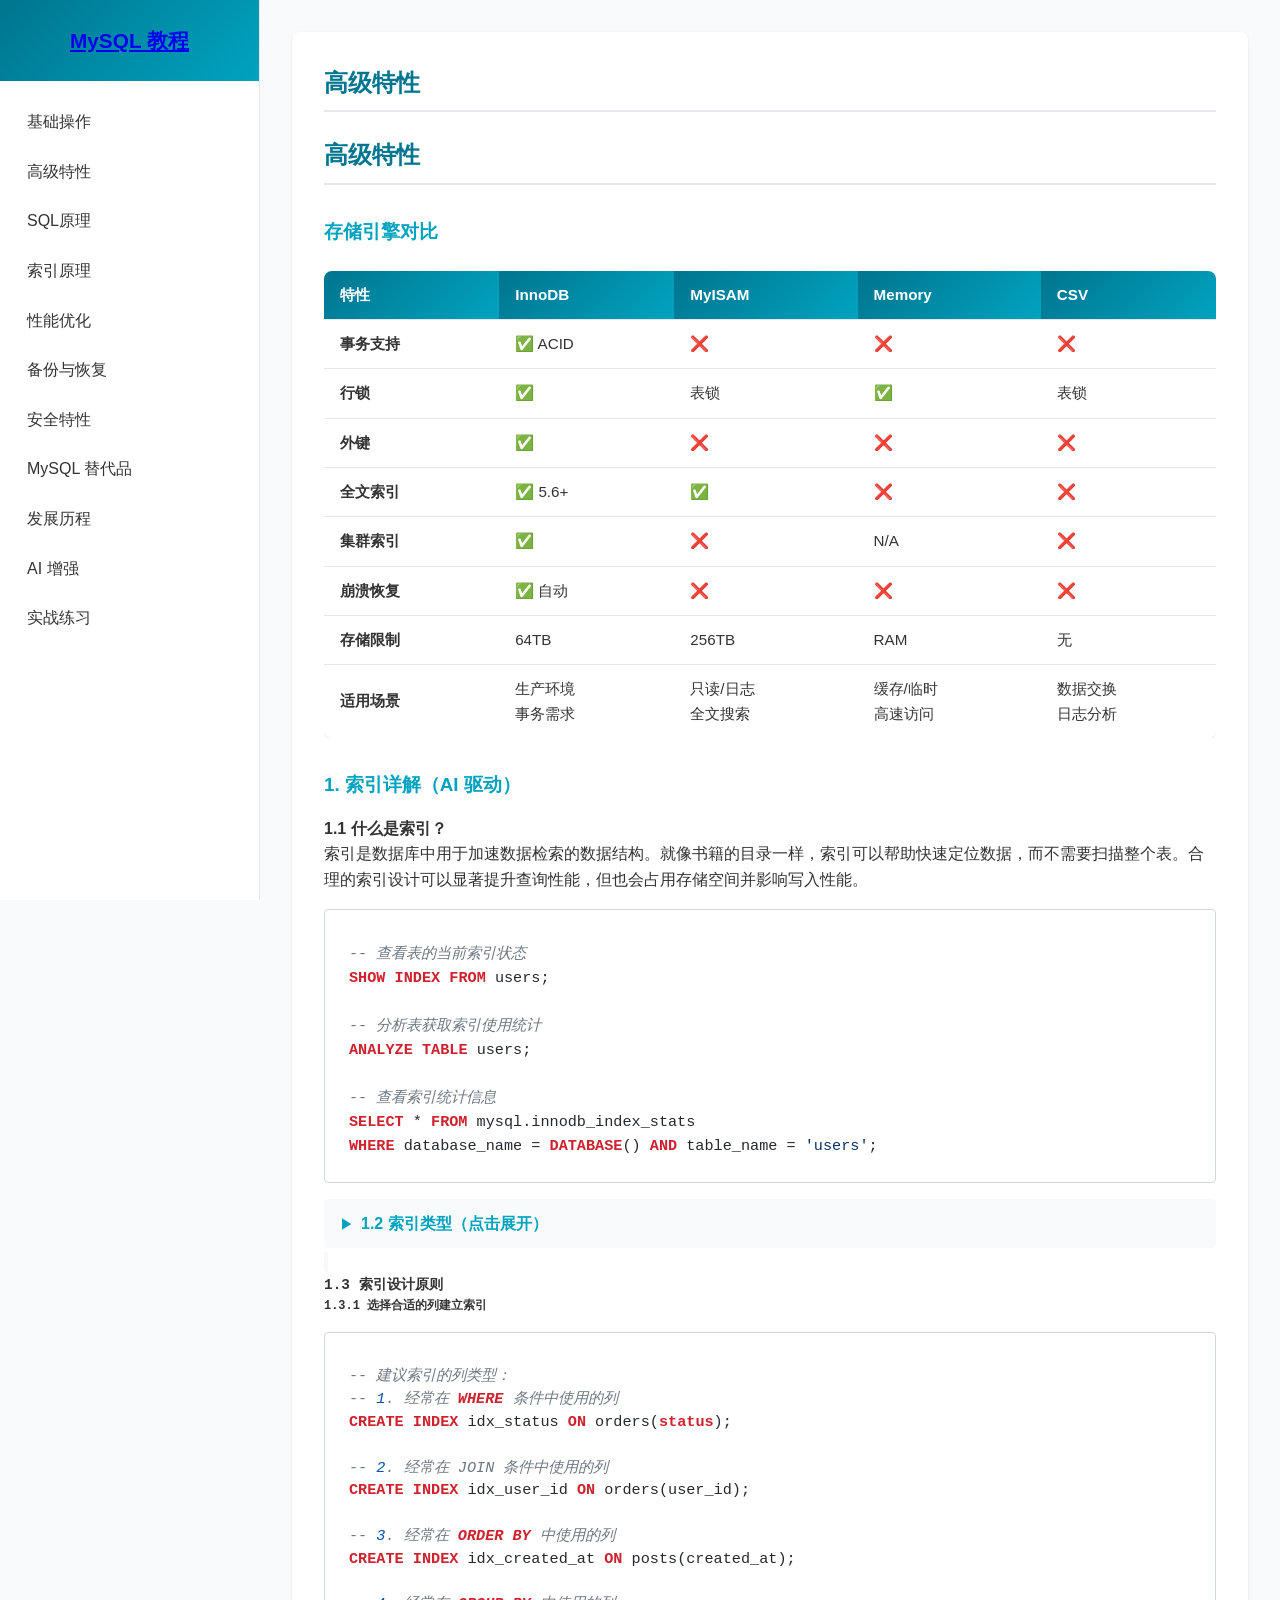
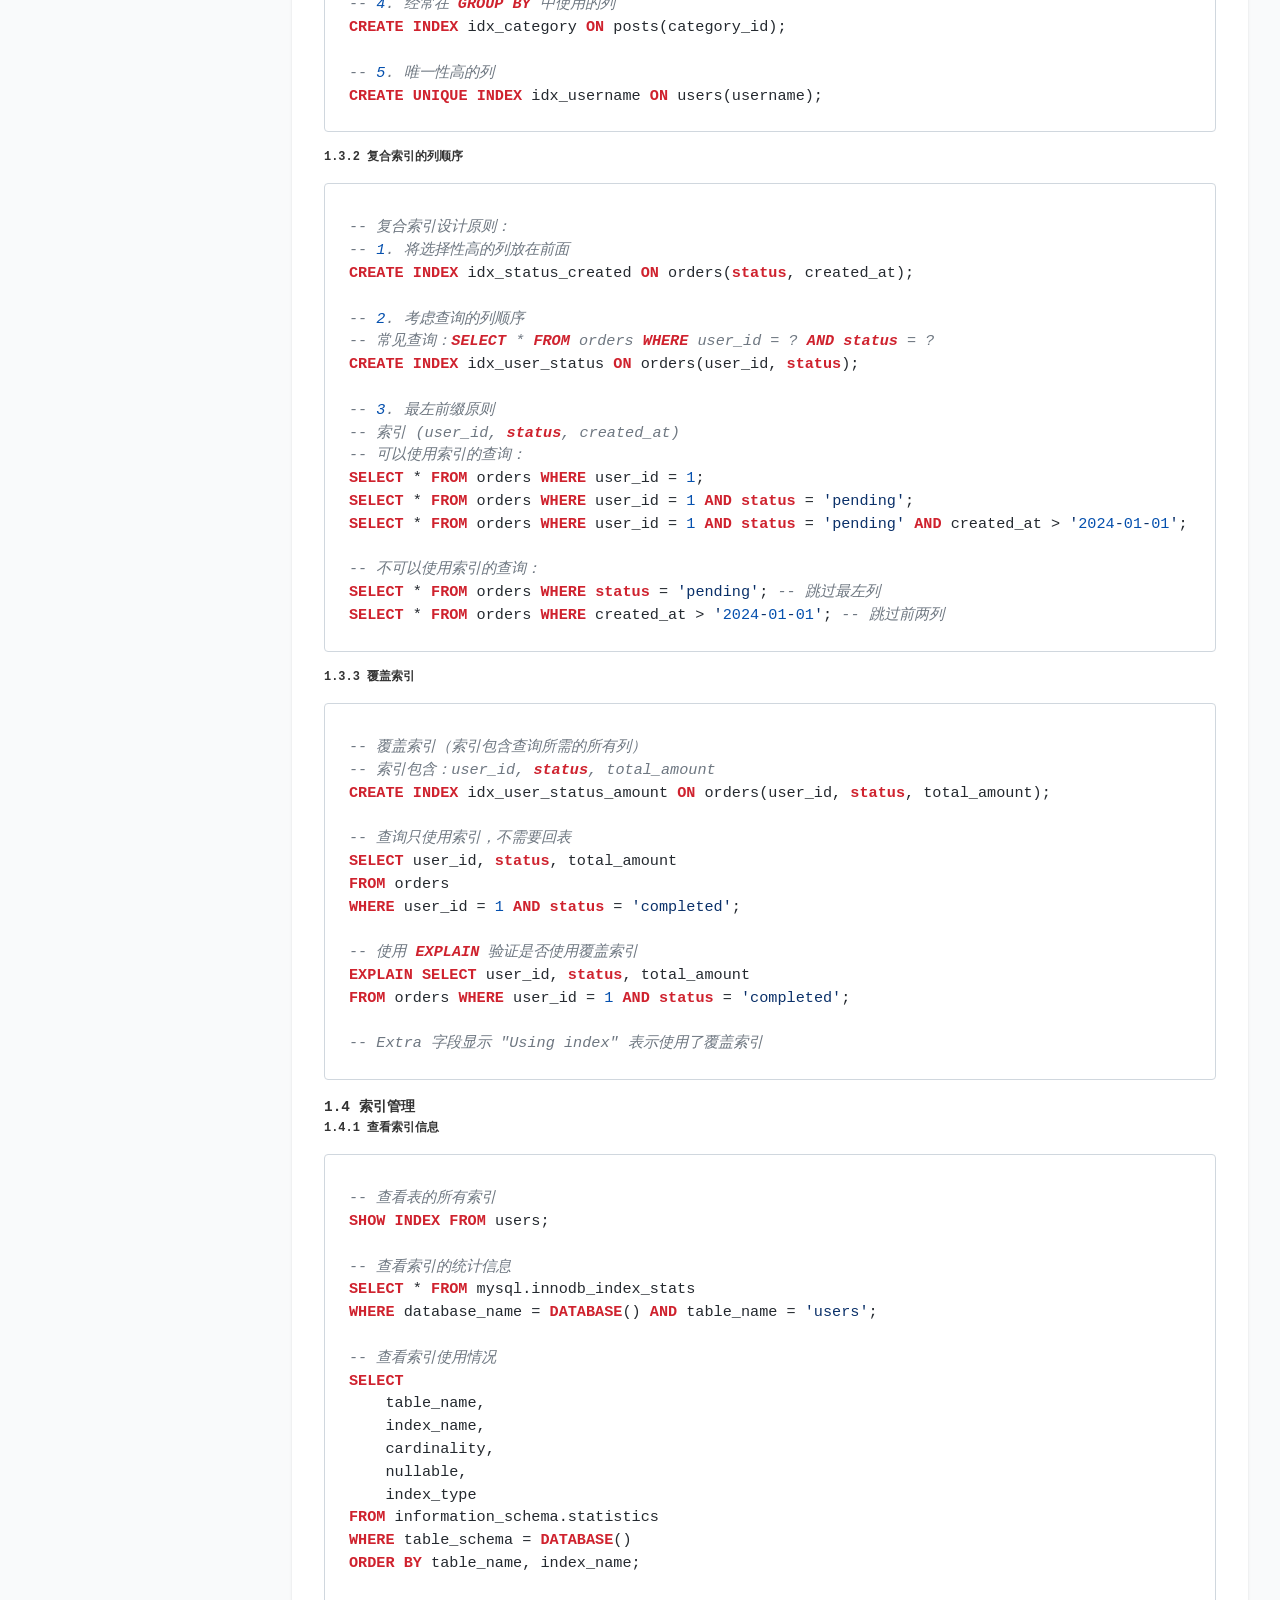
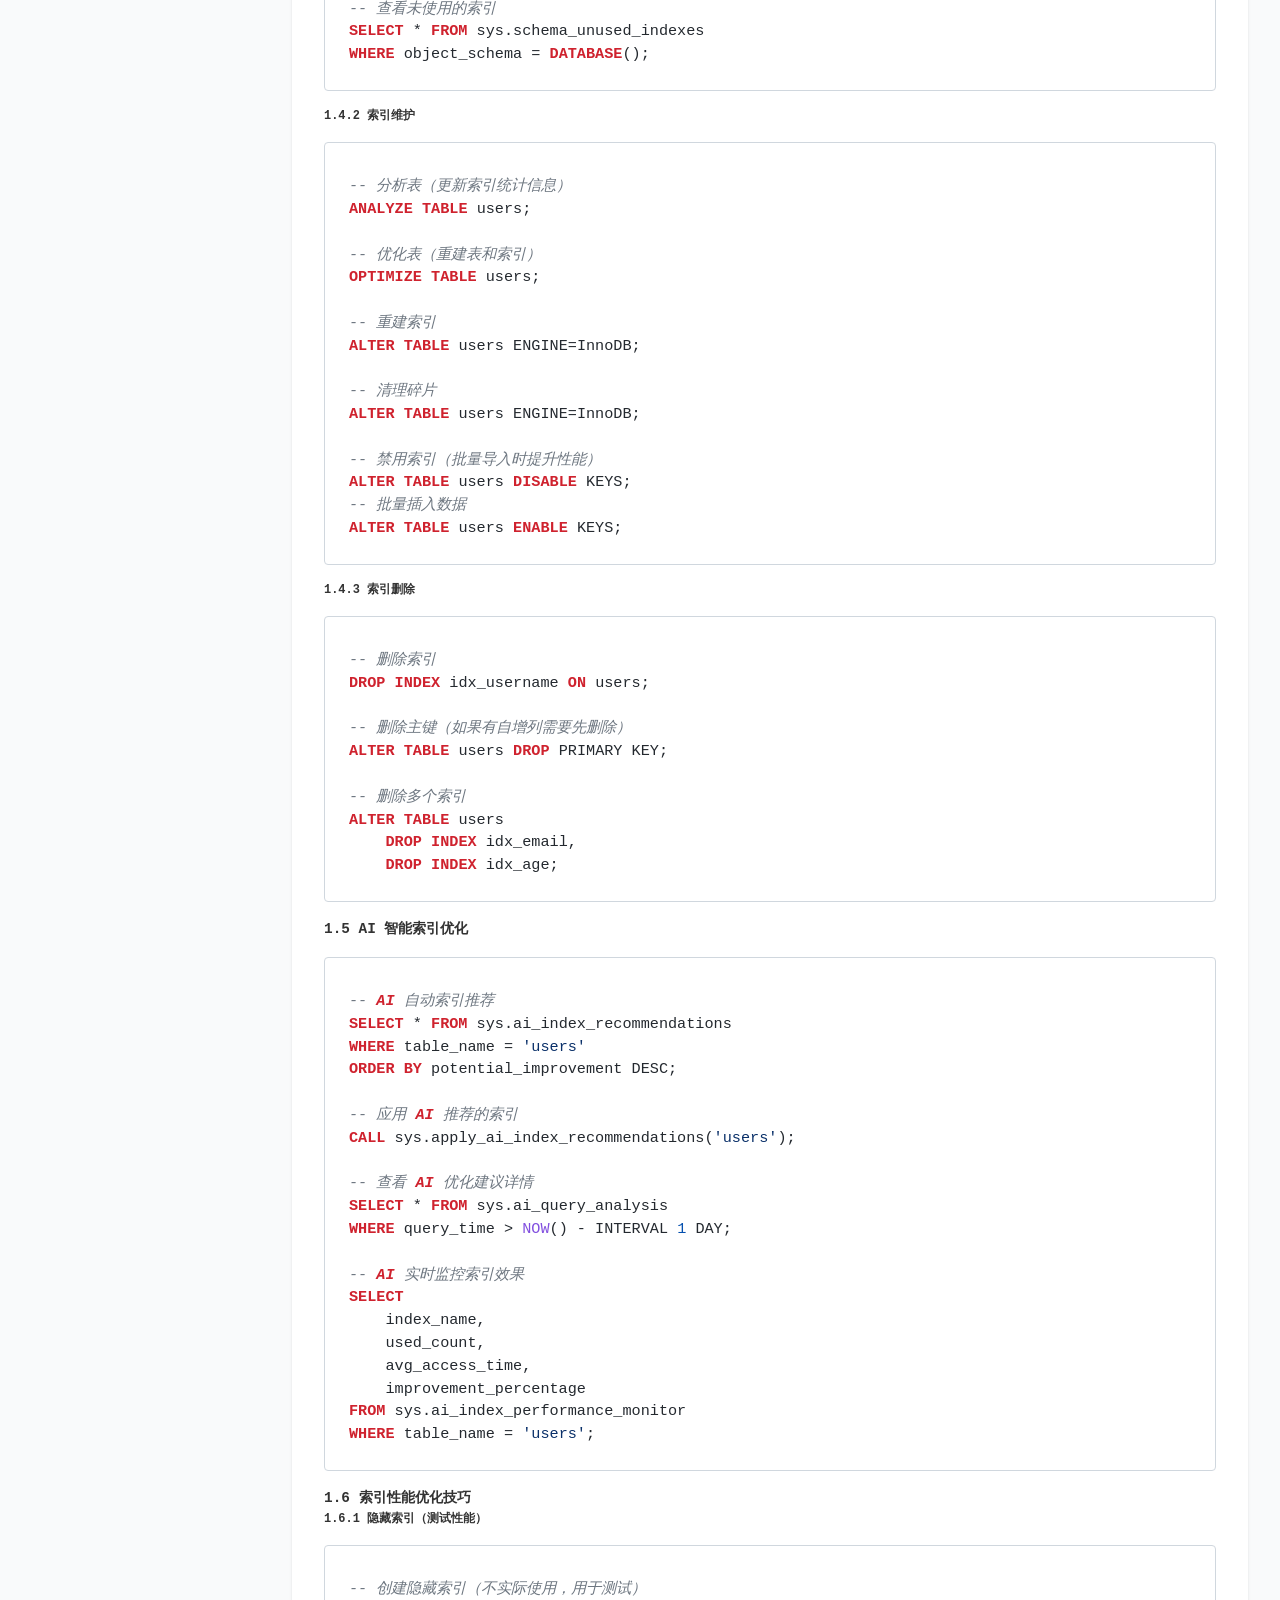
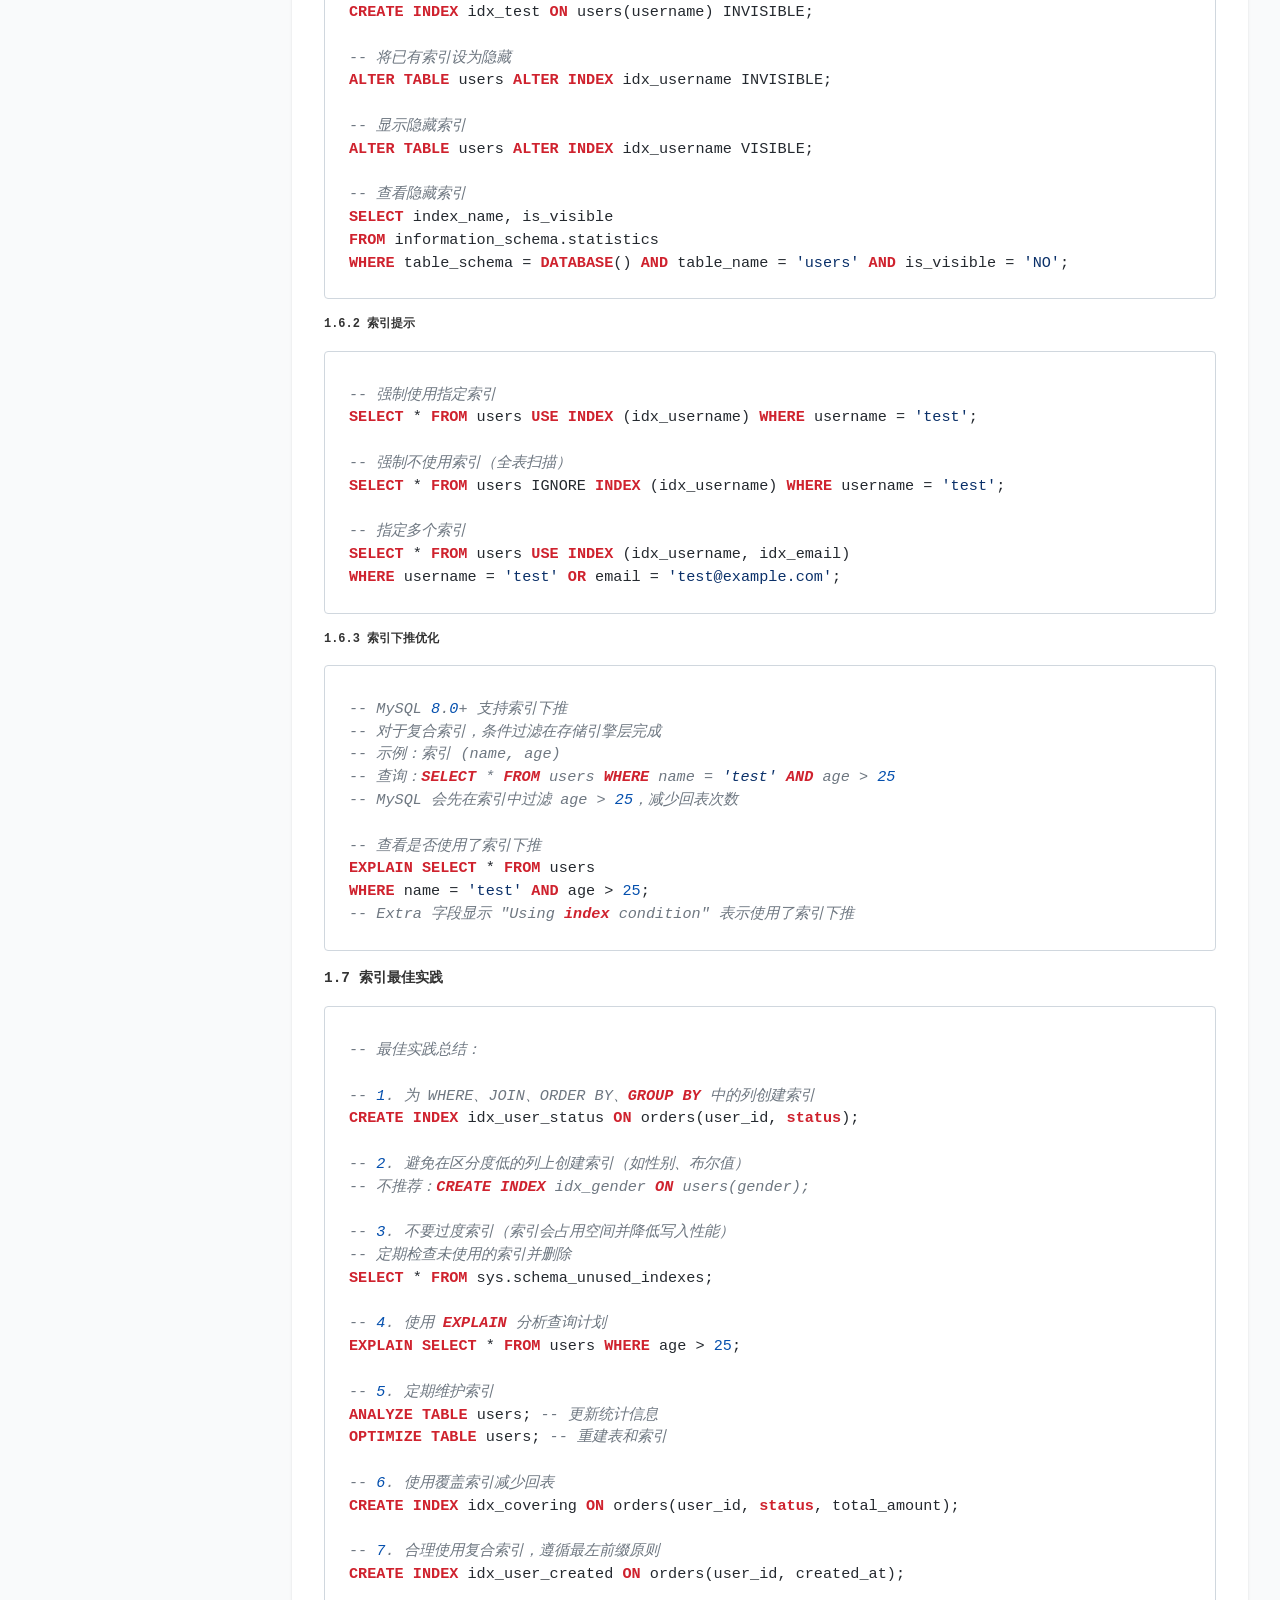
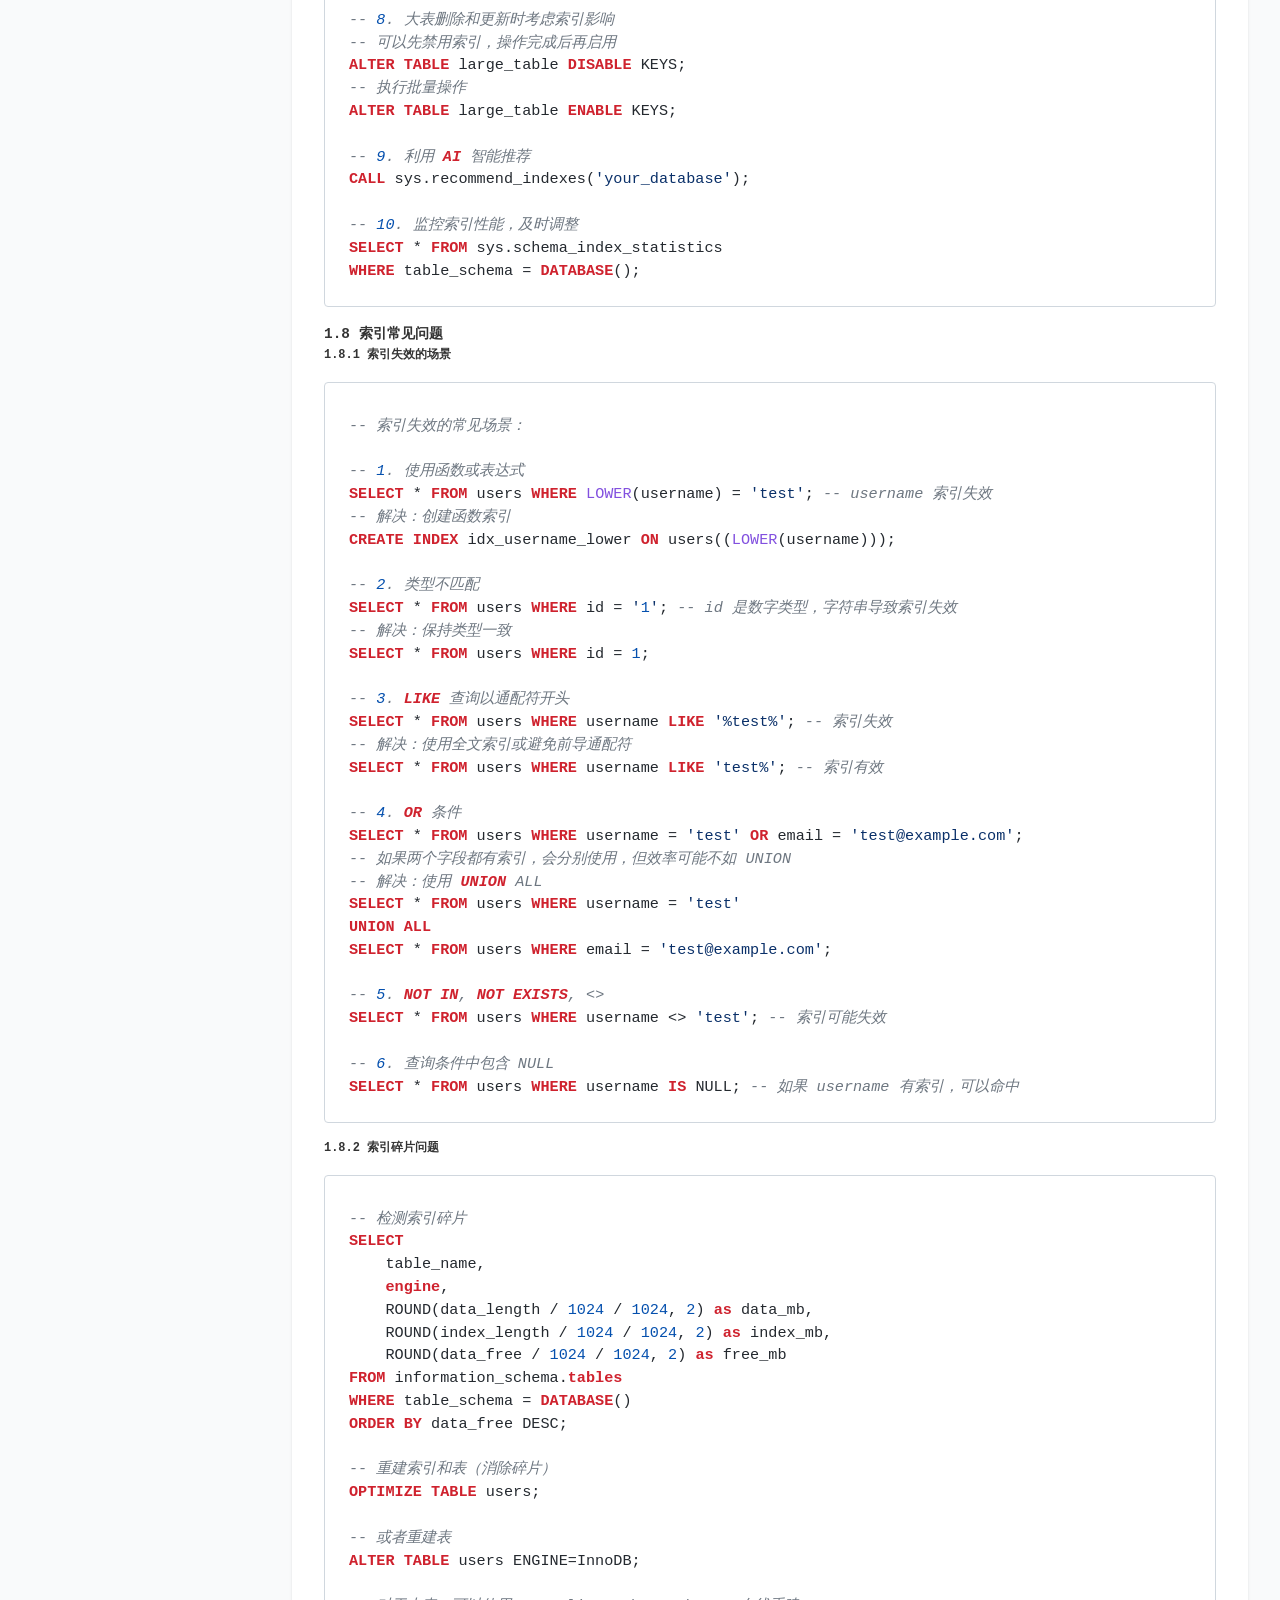
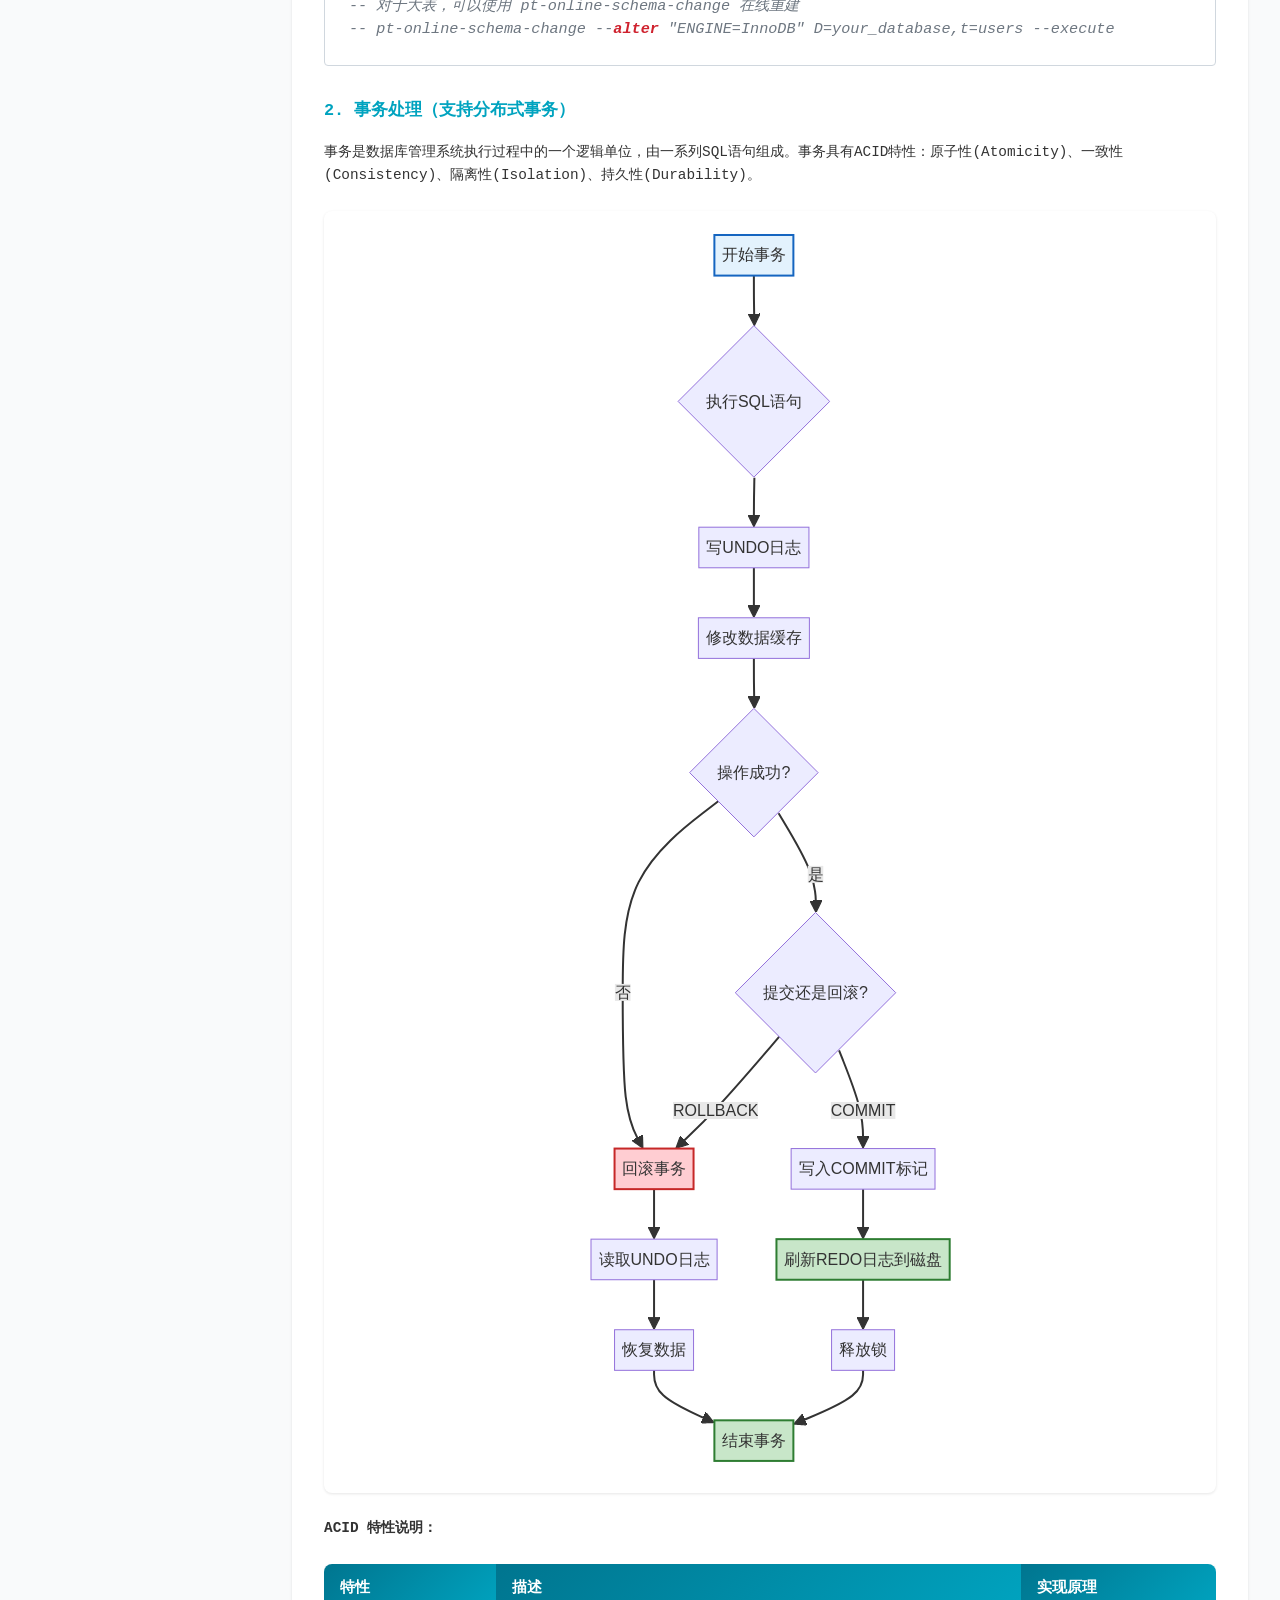
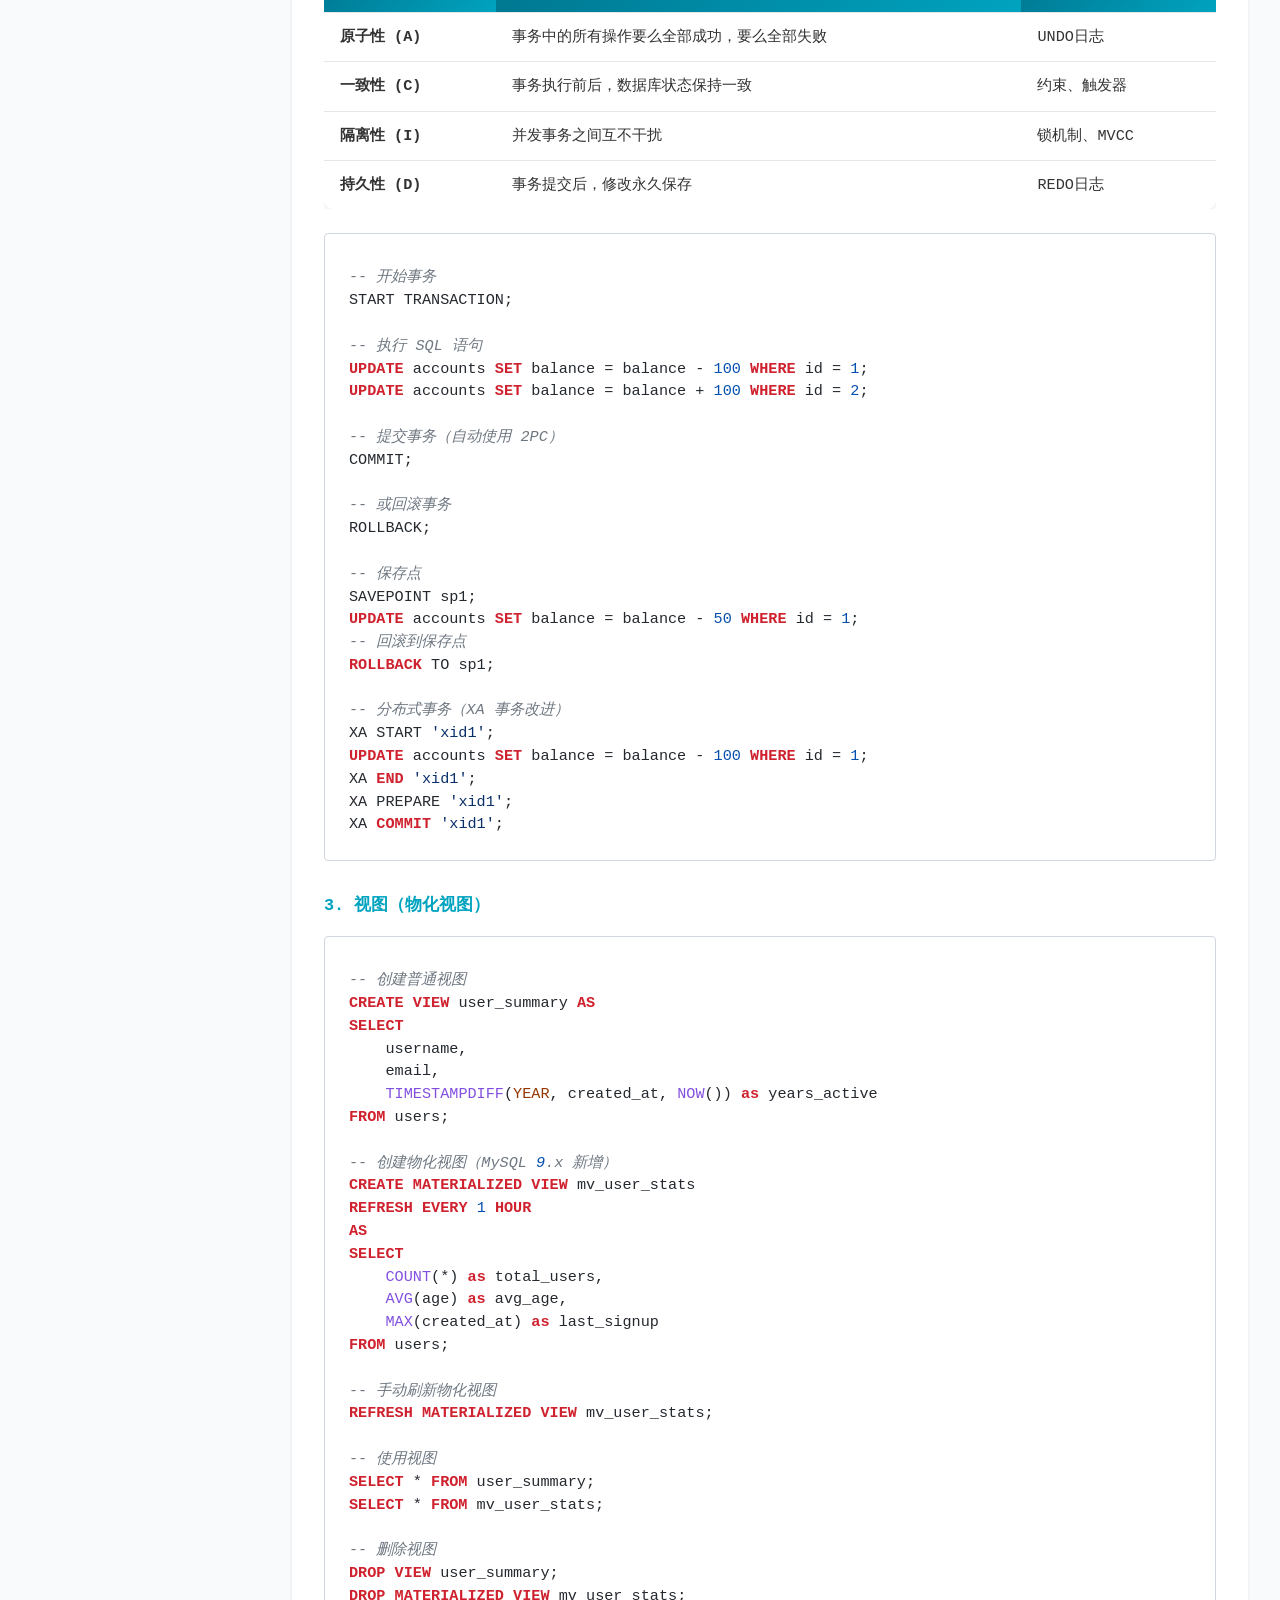
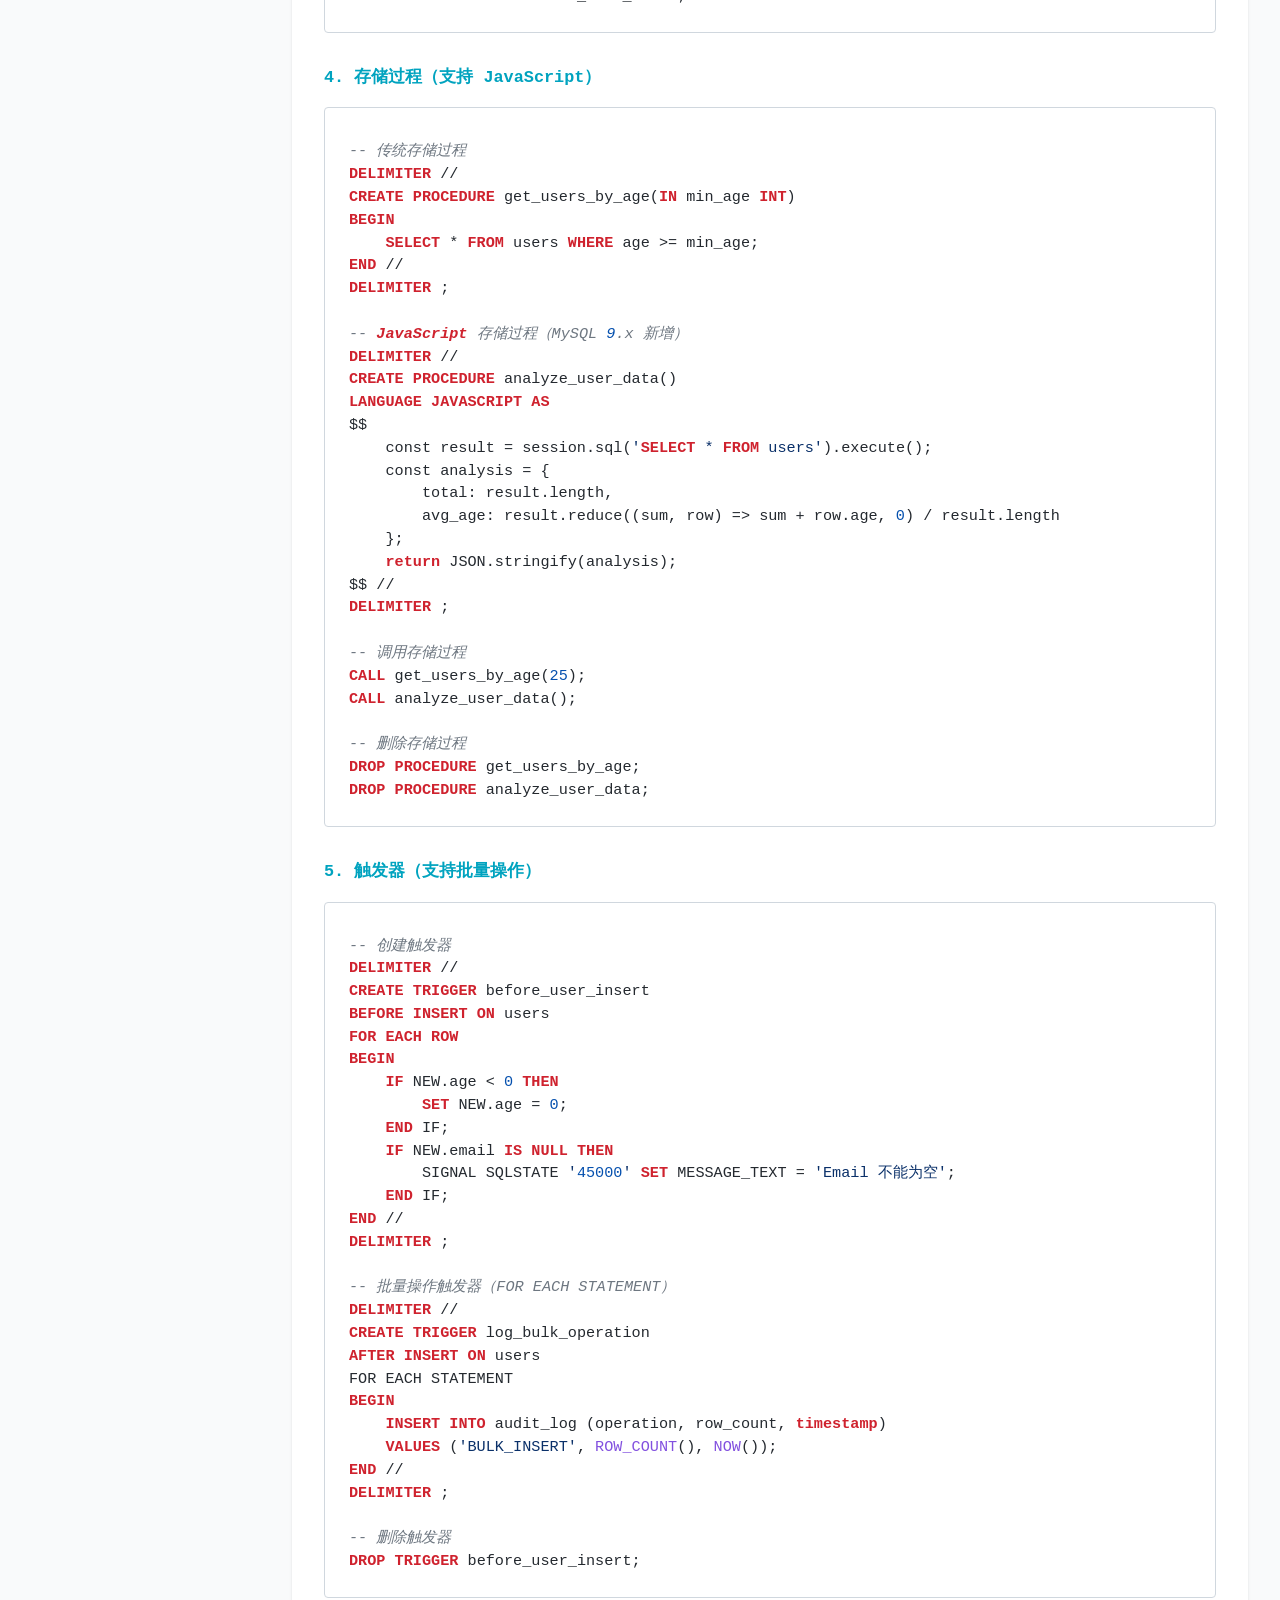
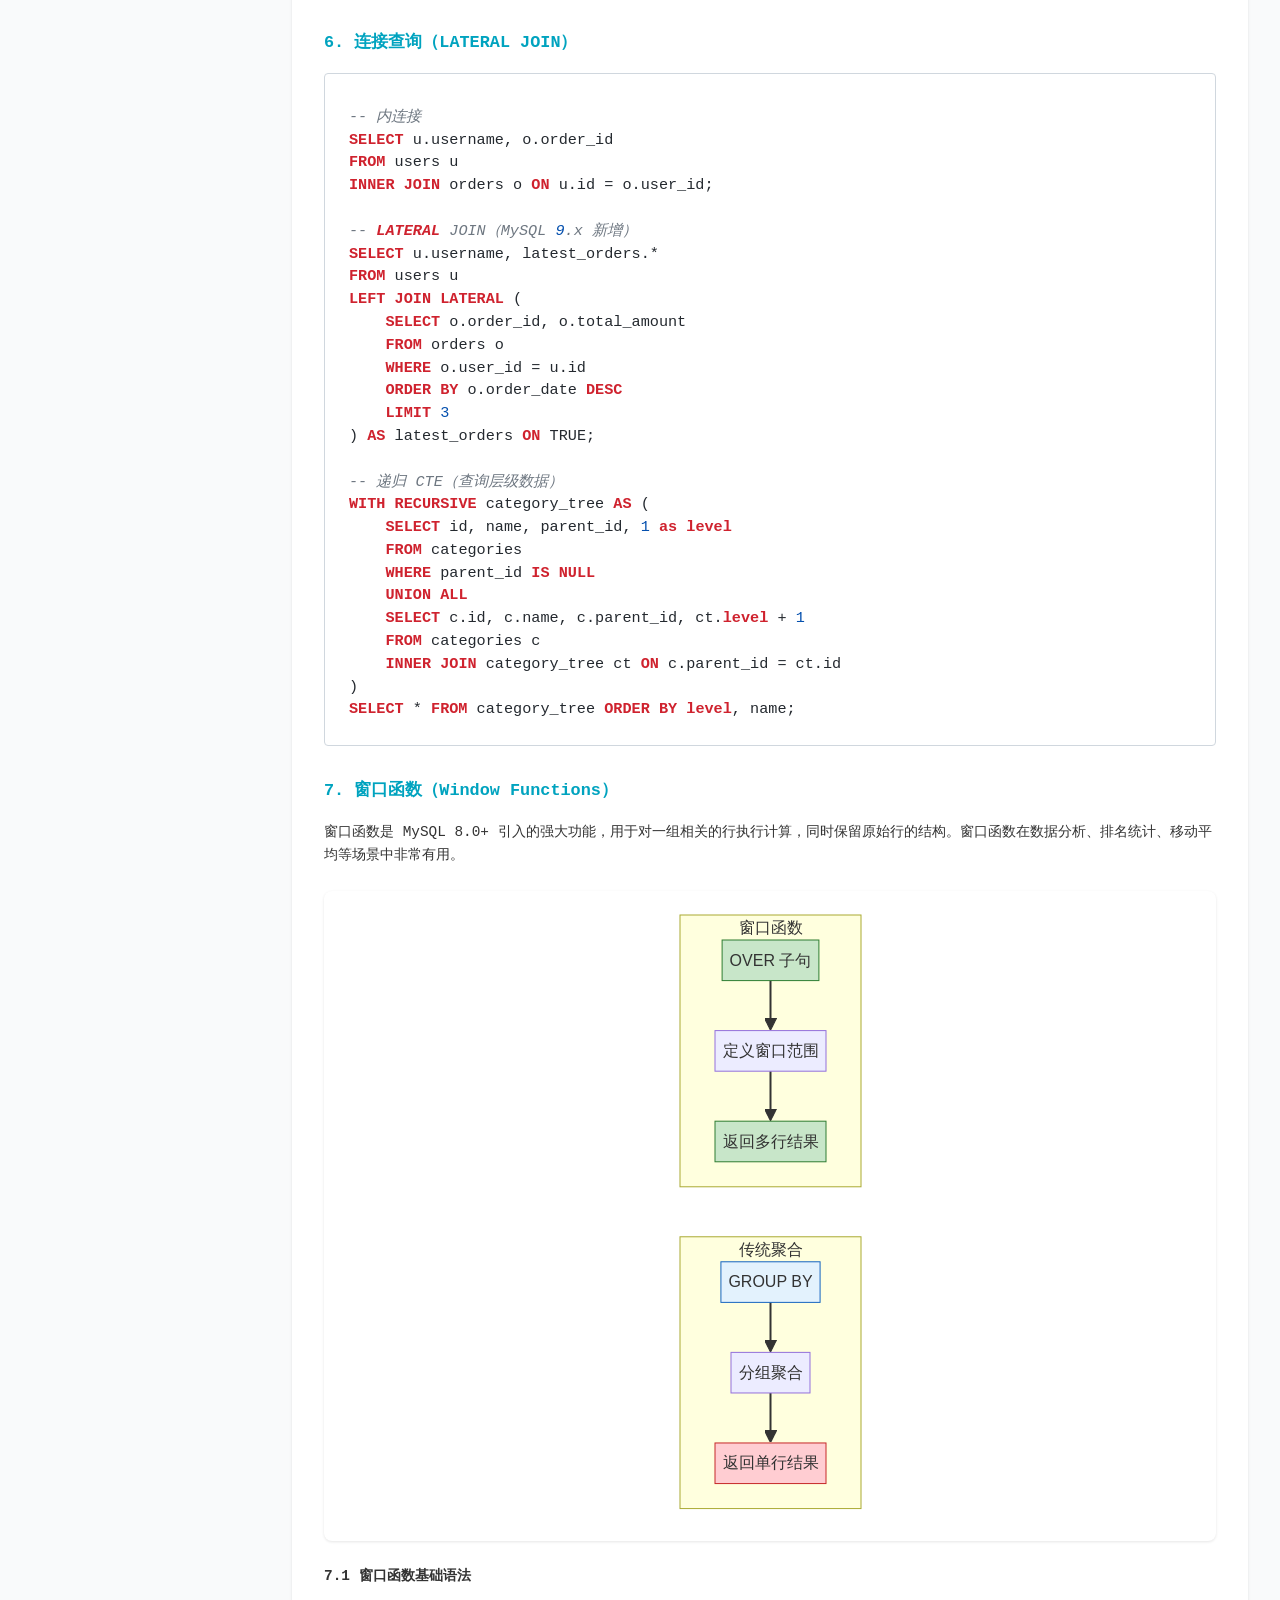
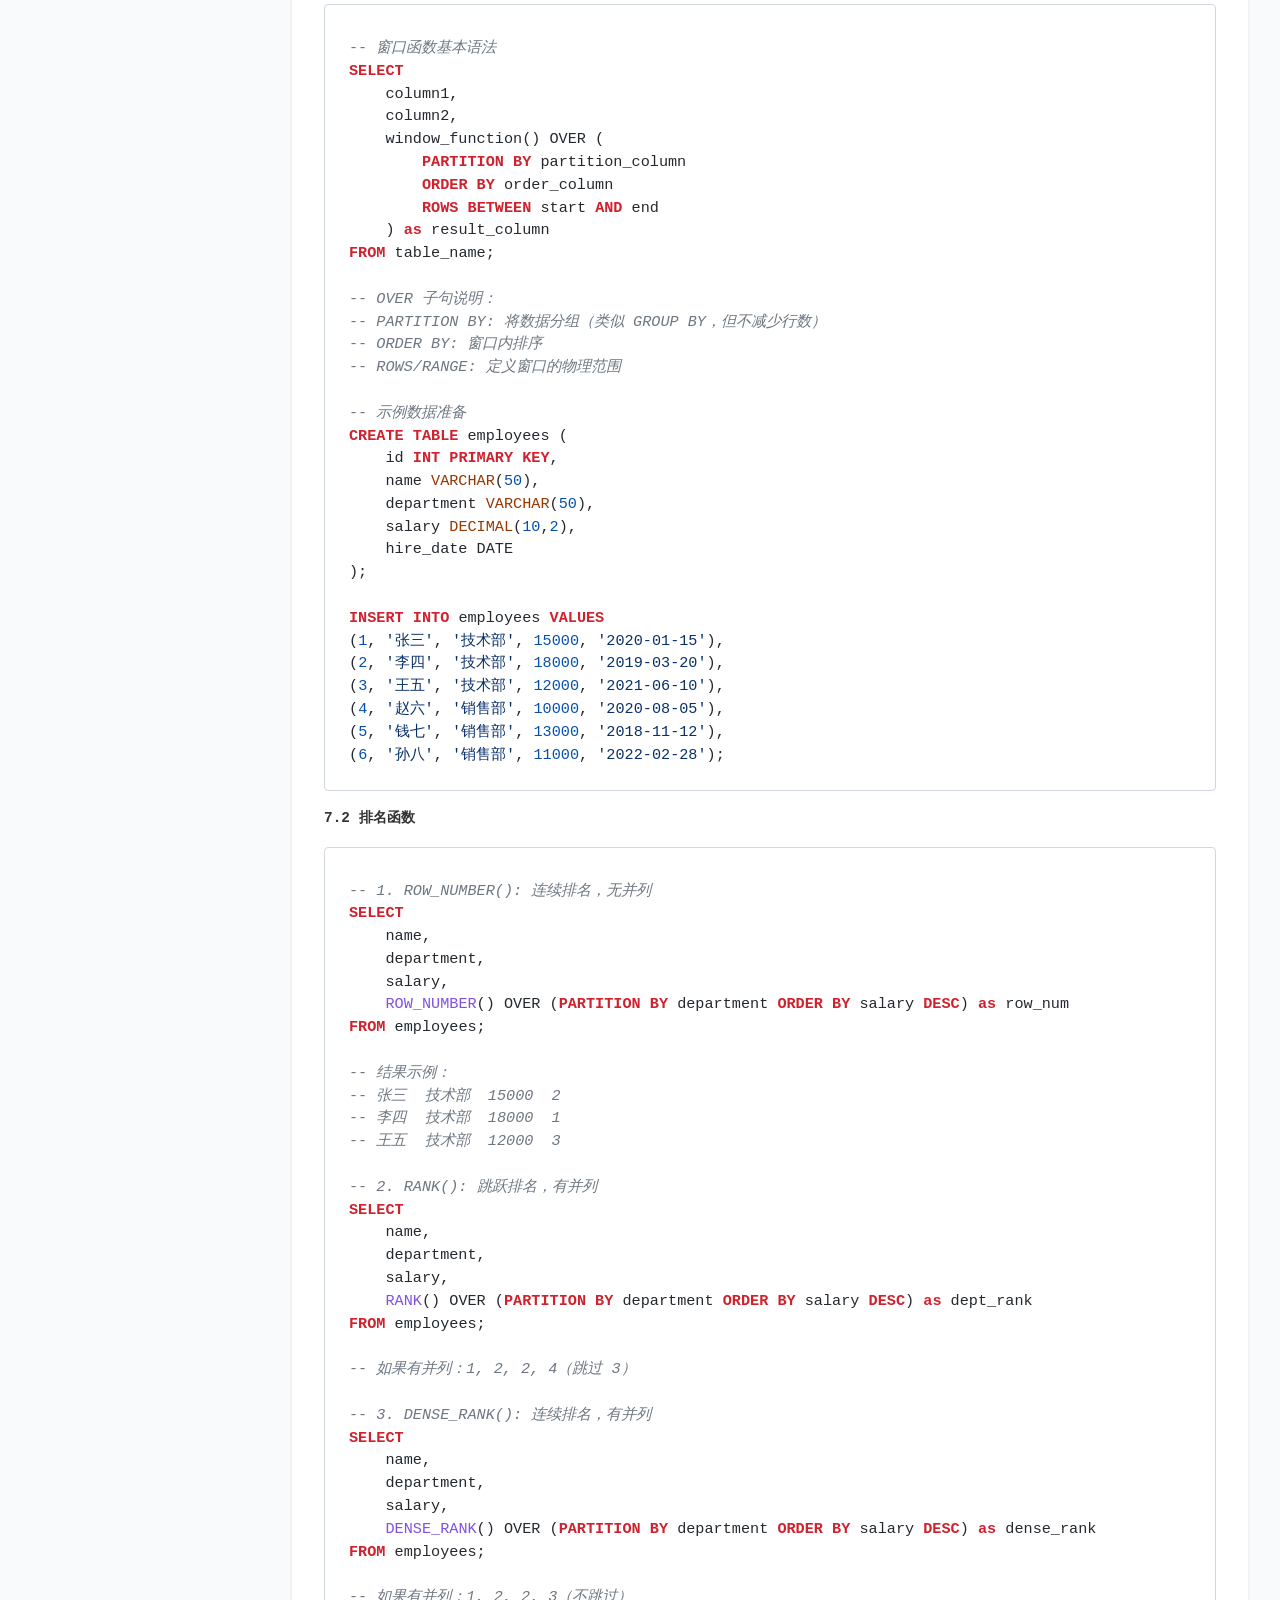
==== commit fb3bdb0e: "refactor: 更新章节导航链接" ====
--- a/chapters/advanced.html
+++ b/chapters/advanced.html
@@ -22,9 +22,7 @@
             </div>
             <nav class="tree-nav">
                 <ul class="tree">
-                    <li><a href="introduction.html">什么是 MySQL？</a></li>
-<li><a href="installation.html">安装与配置</a></li>
-<li><a href="basics.html">基础操作</a></li>
+                    <li><a href="basics.html">基础操作</a></li>
 <li class="current"><a href="#">高级特性</a></li>
 <li><a href="sql-theory.html">SQL原理</a></li>
 <li><a href="index-theory.html">索引原理</a></li>
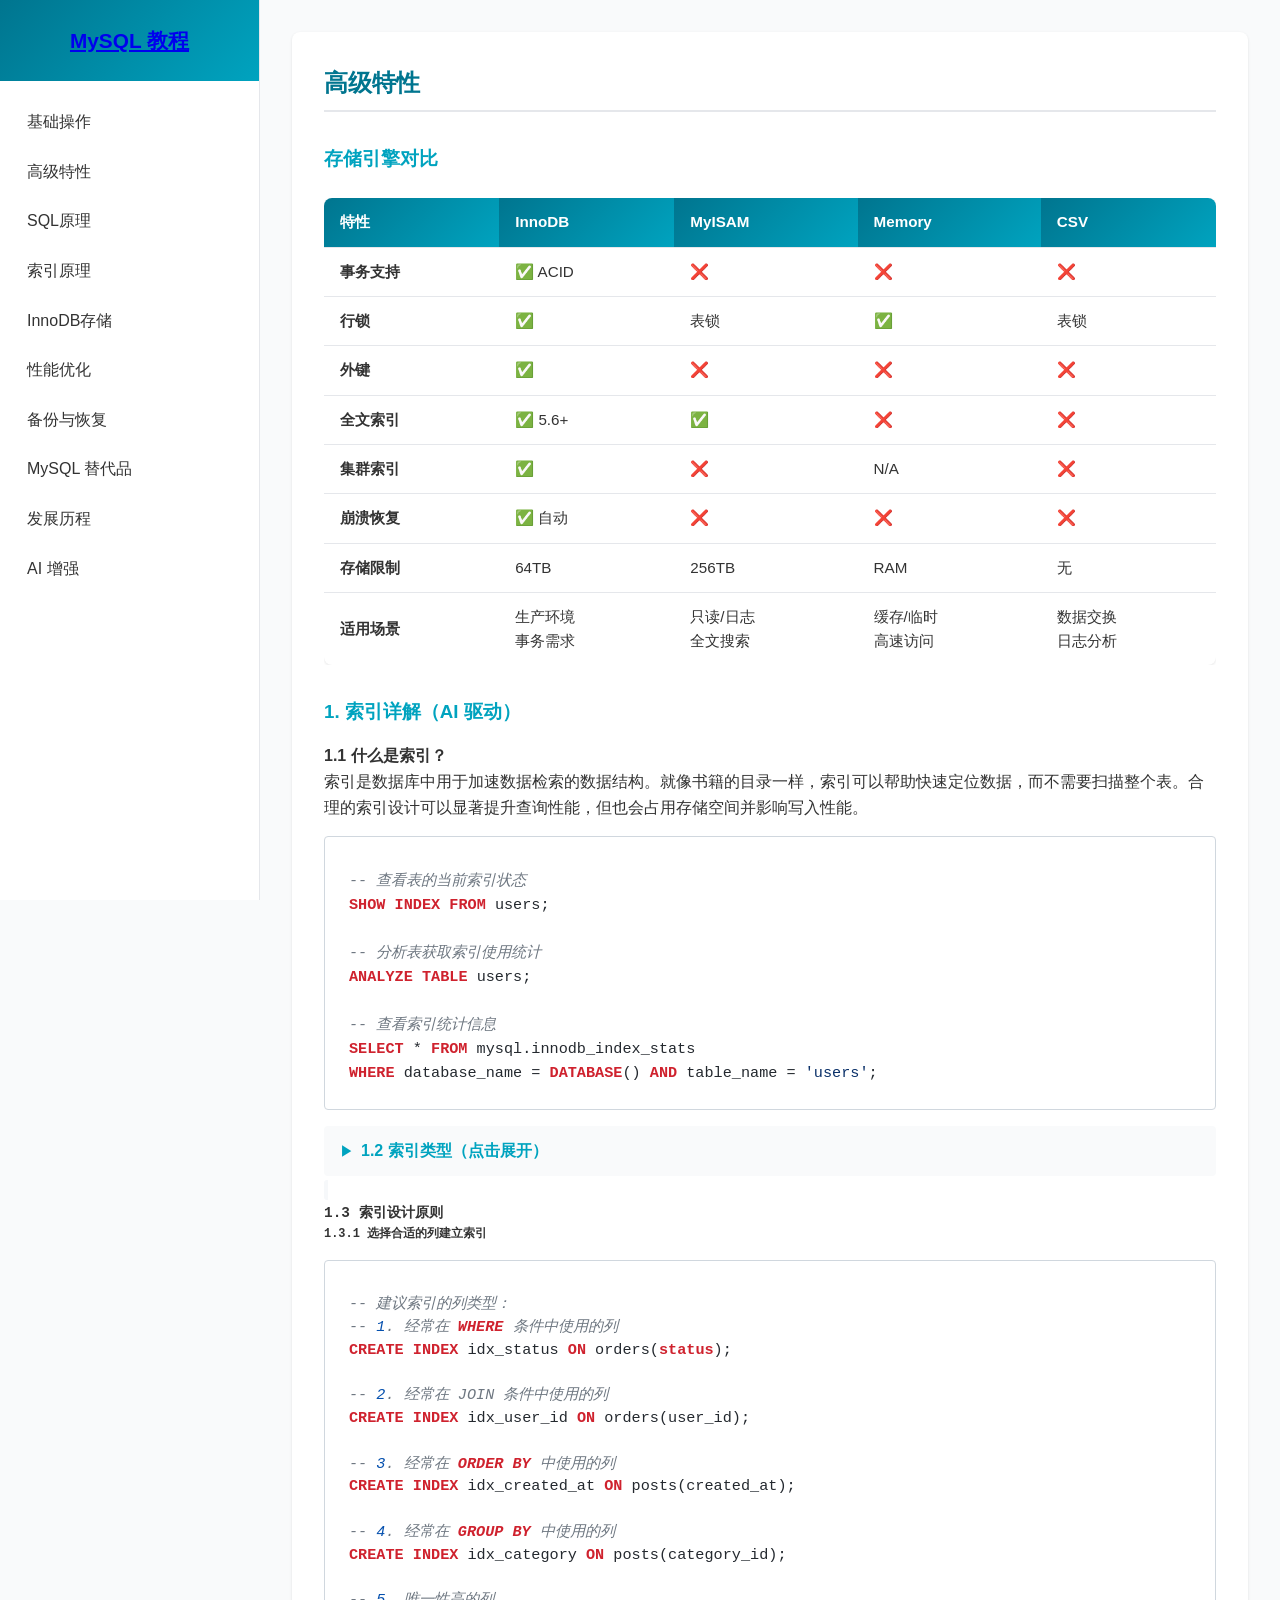
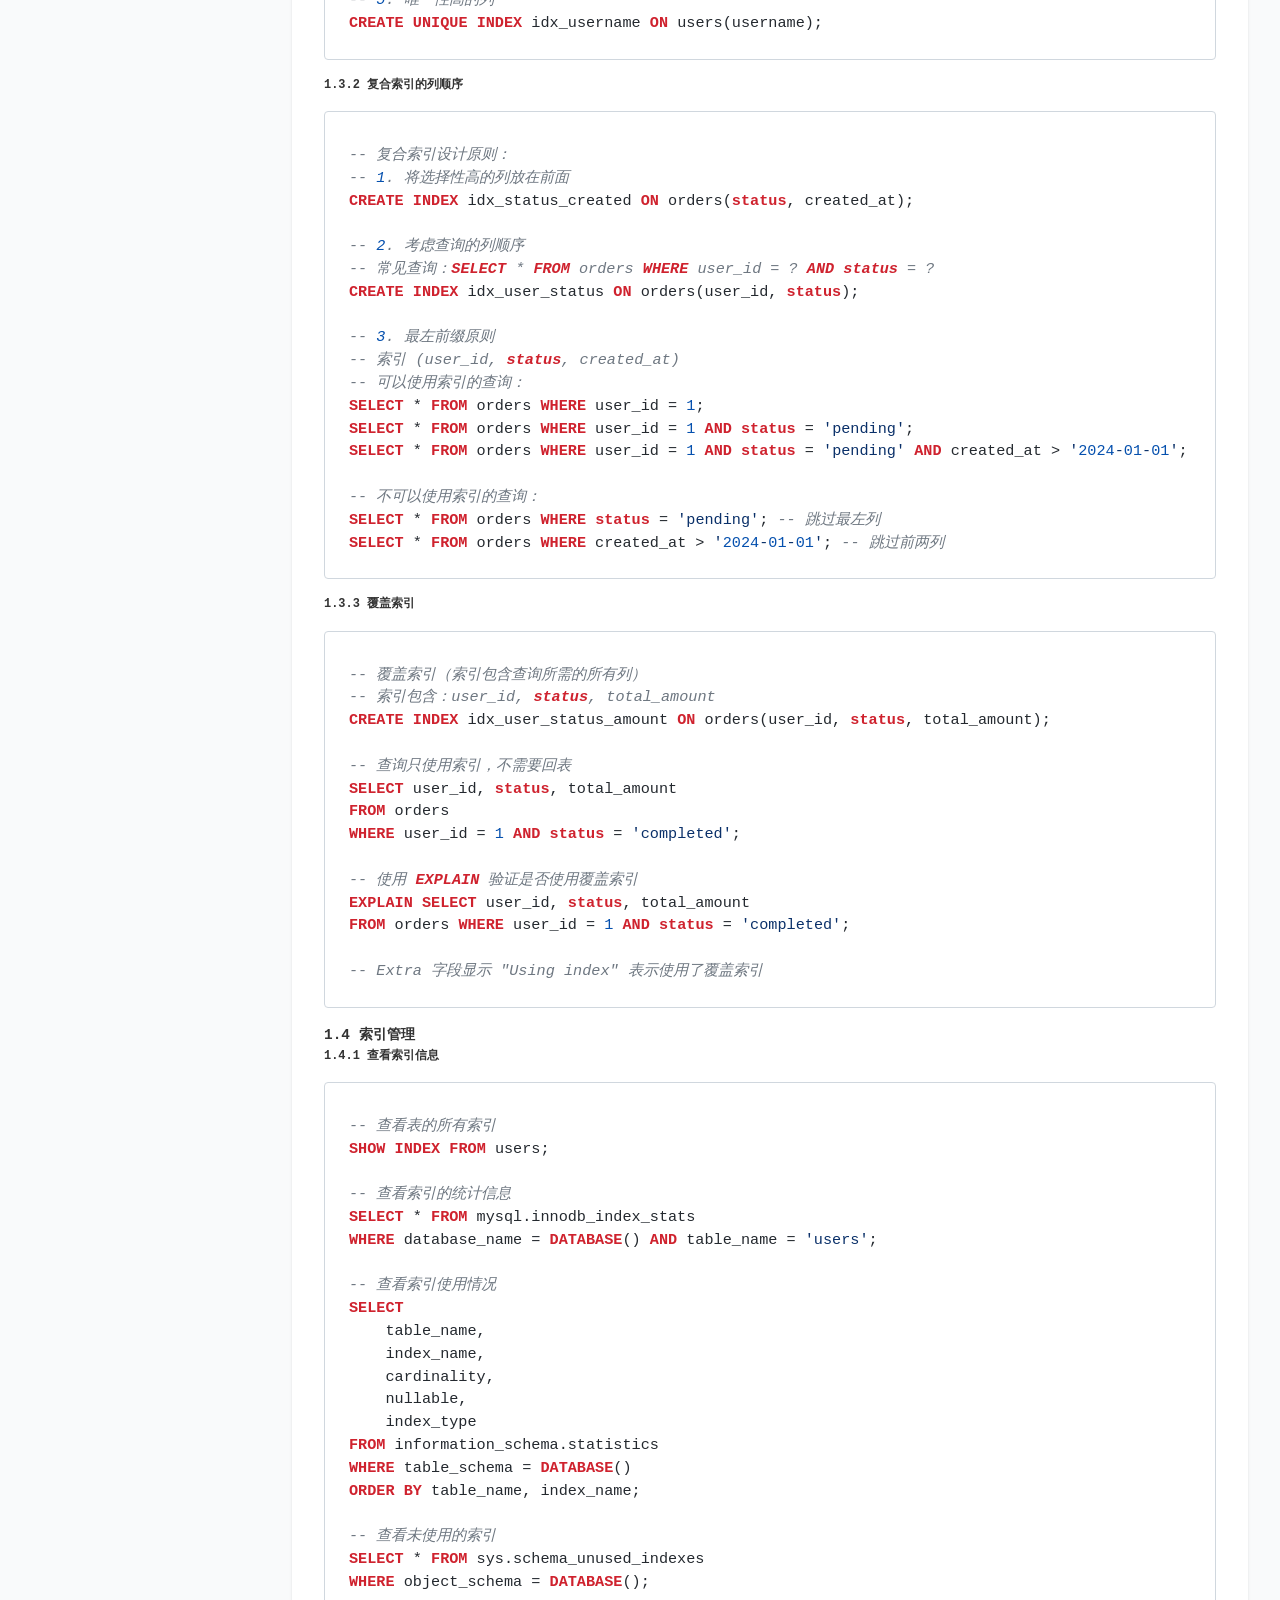
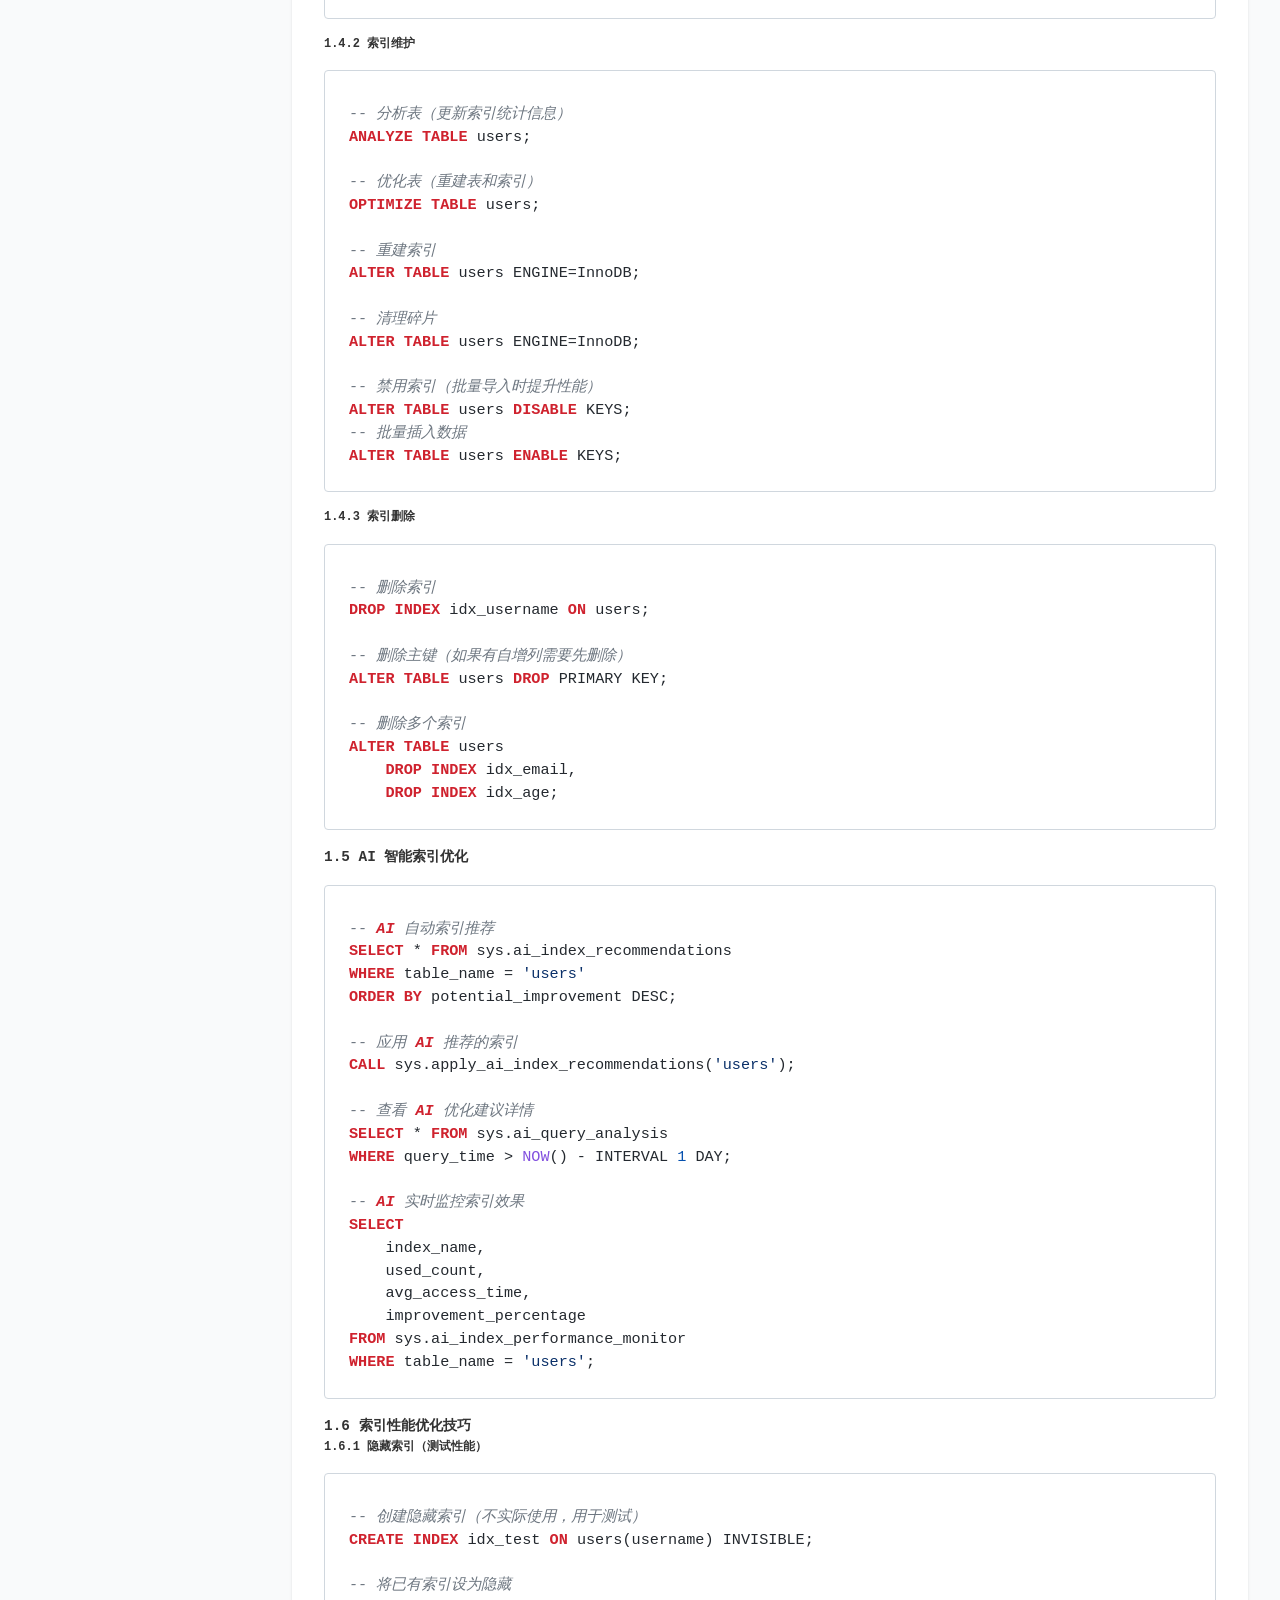
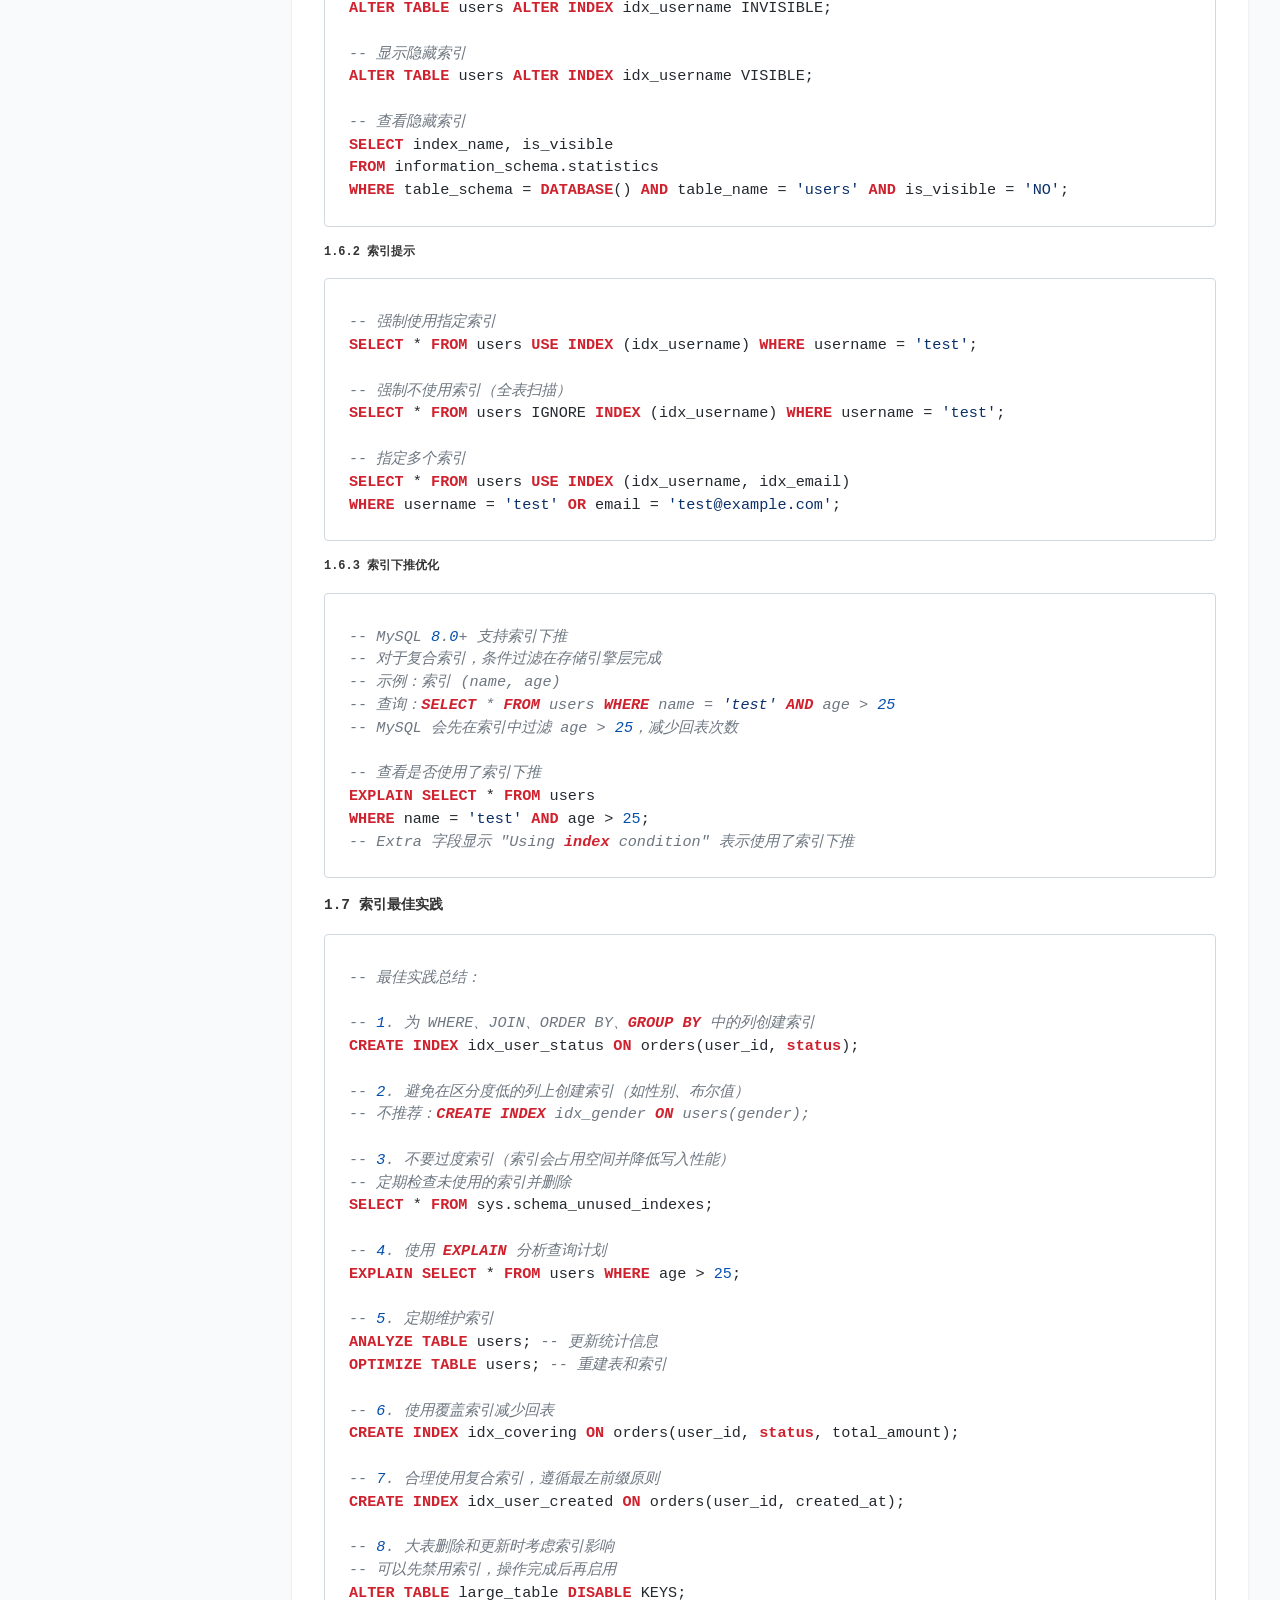
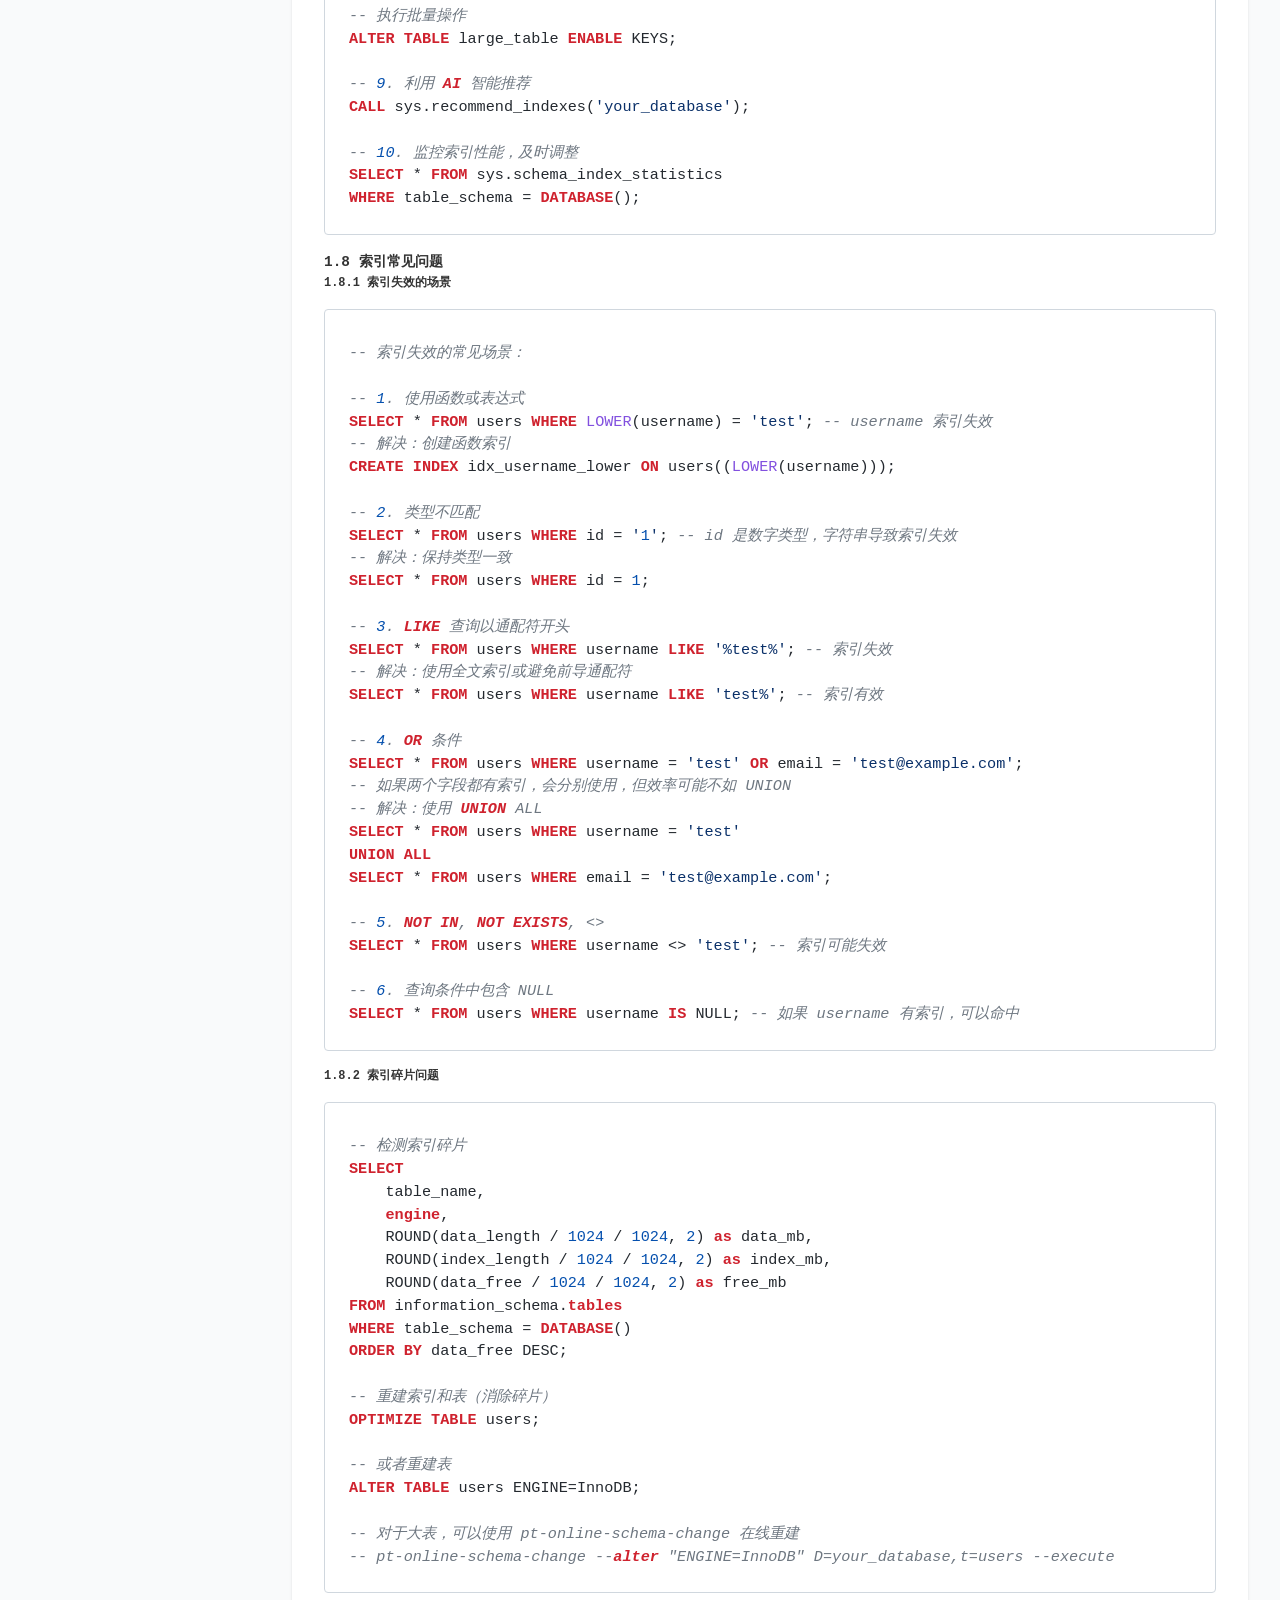
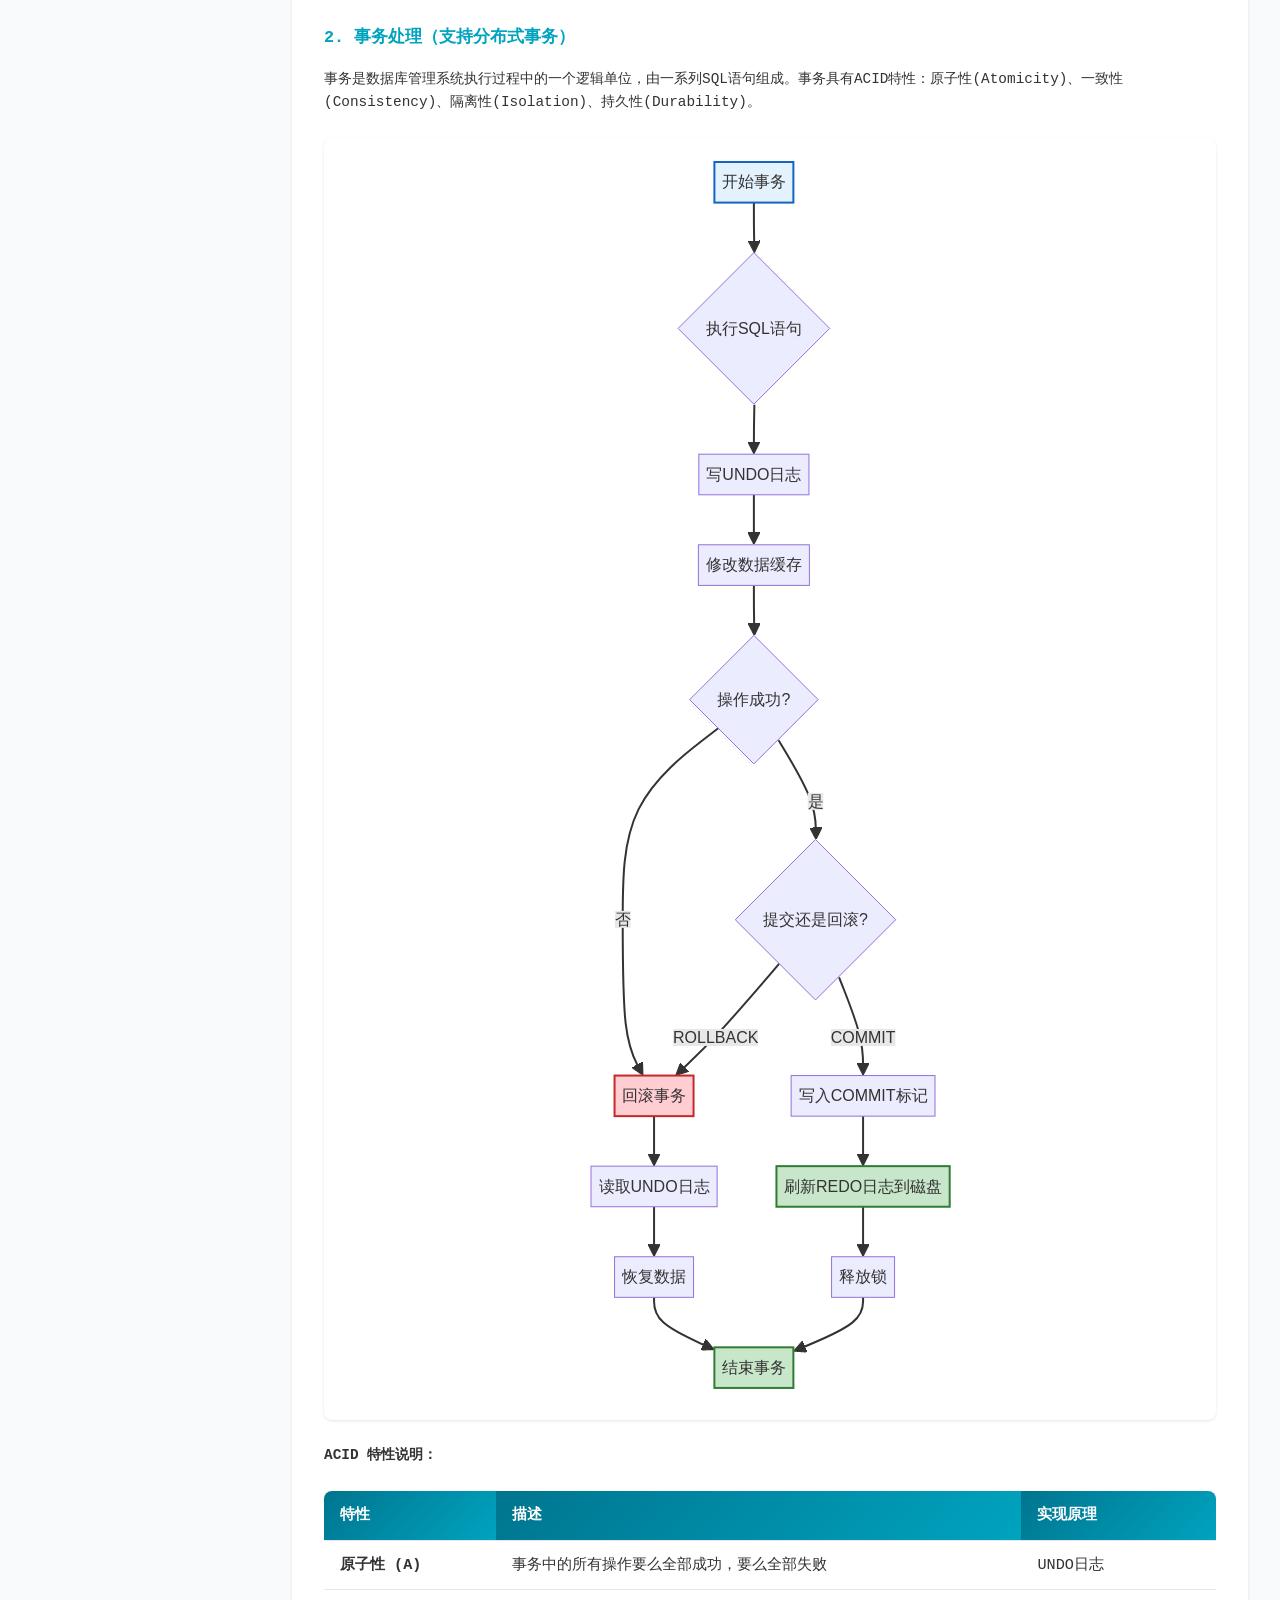
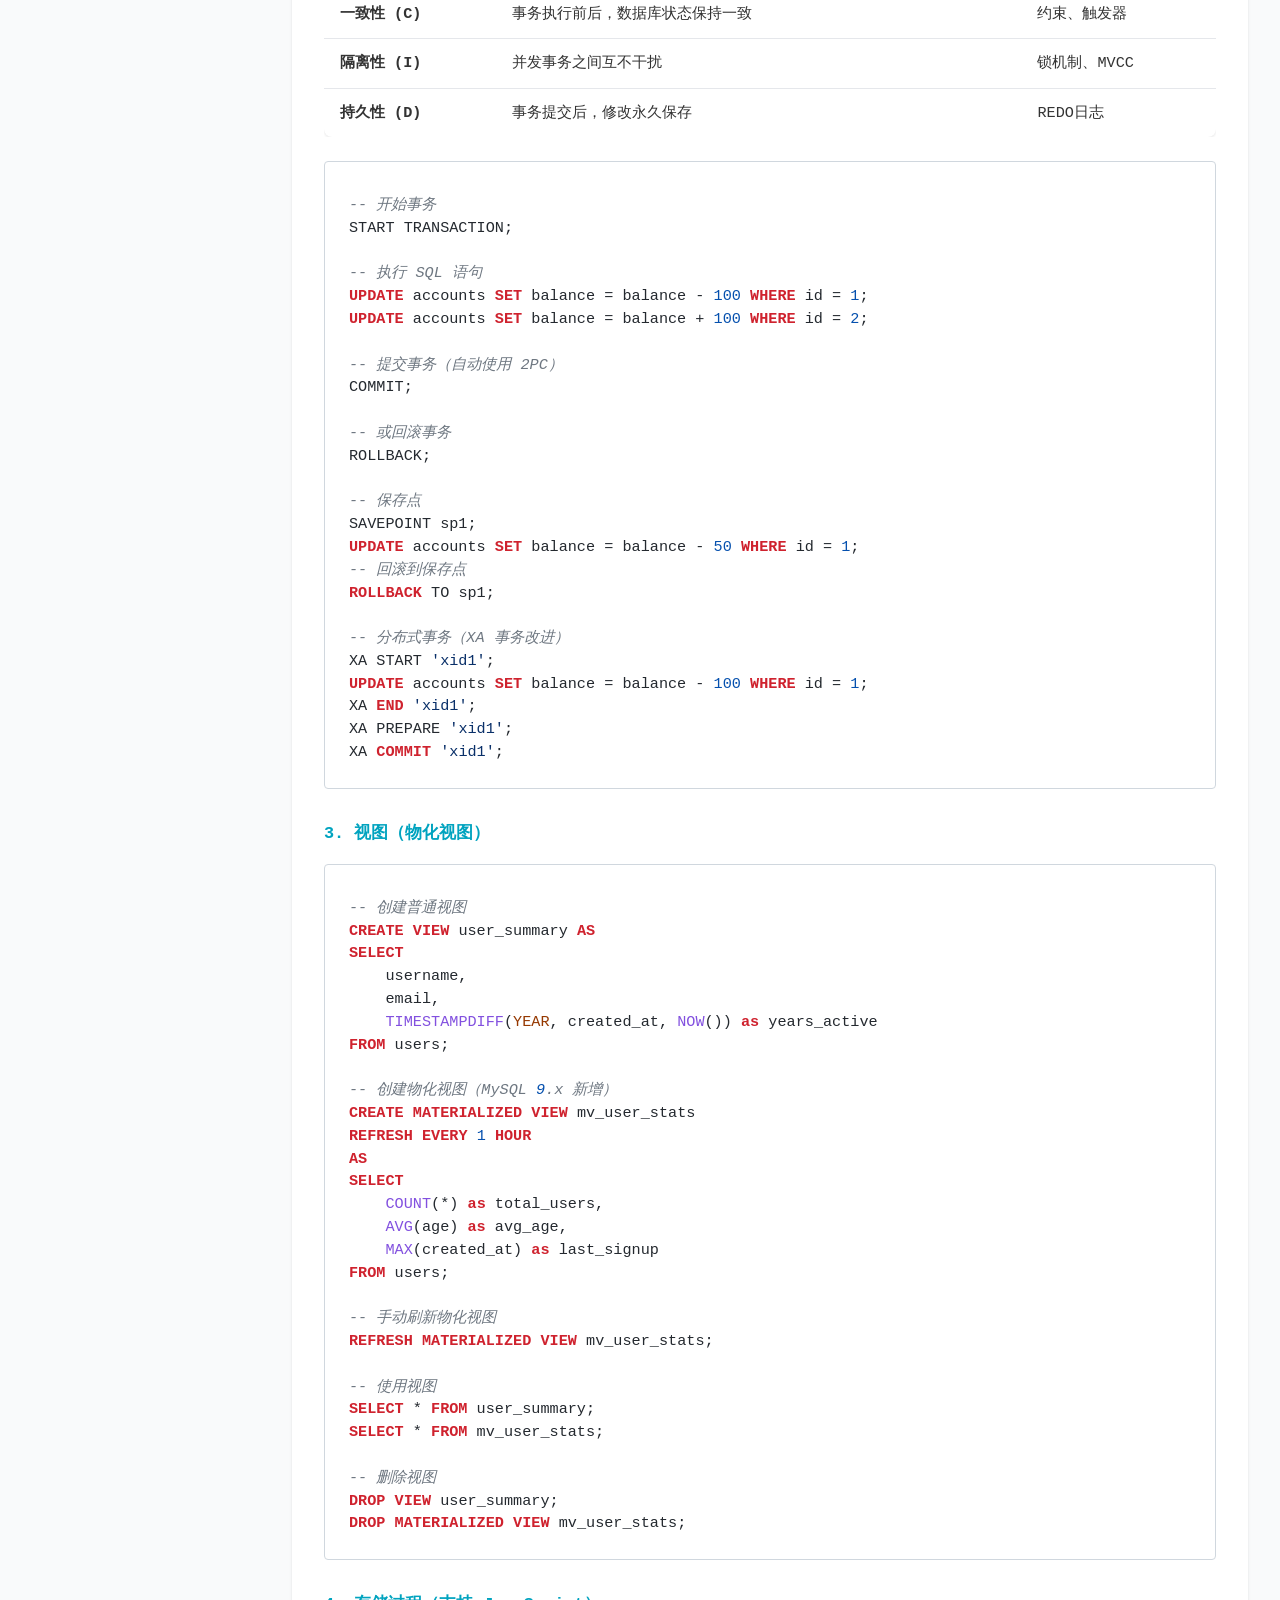
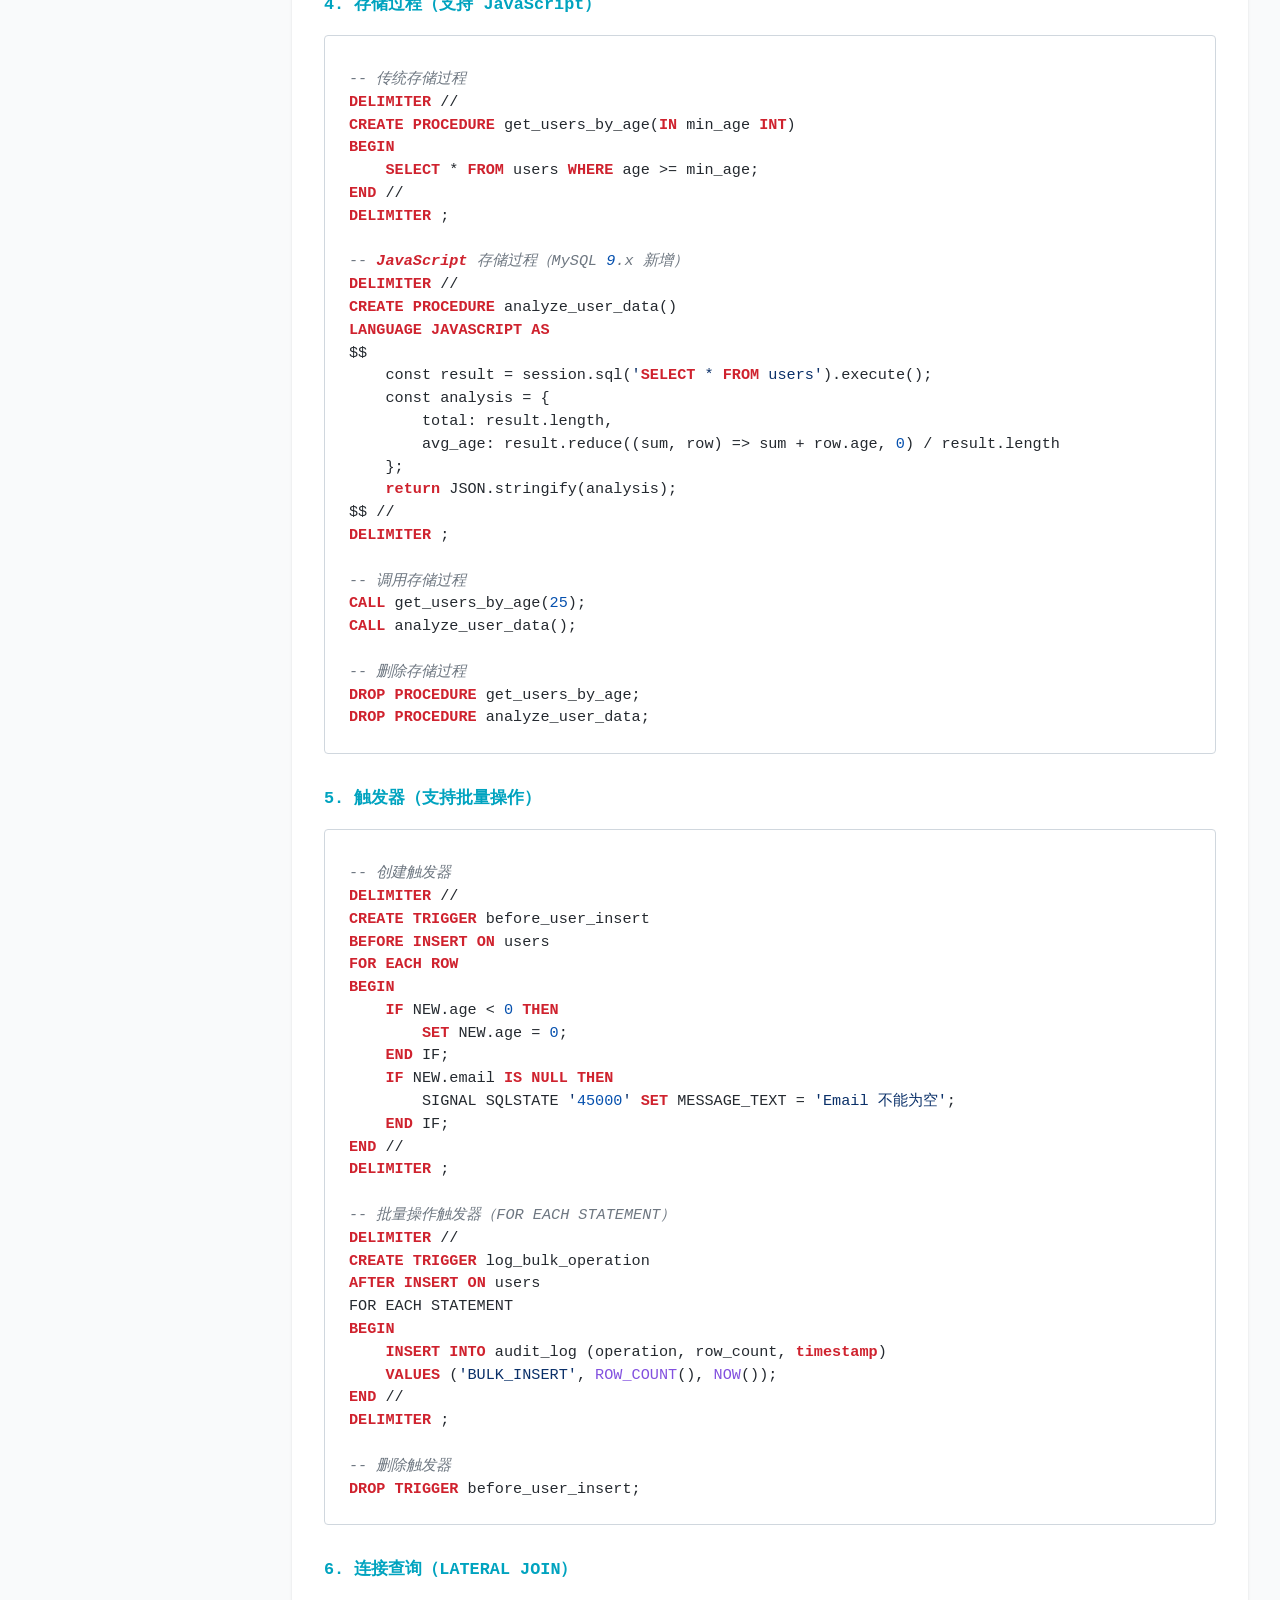
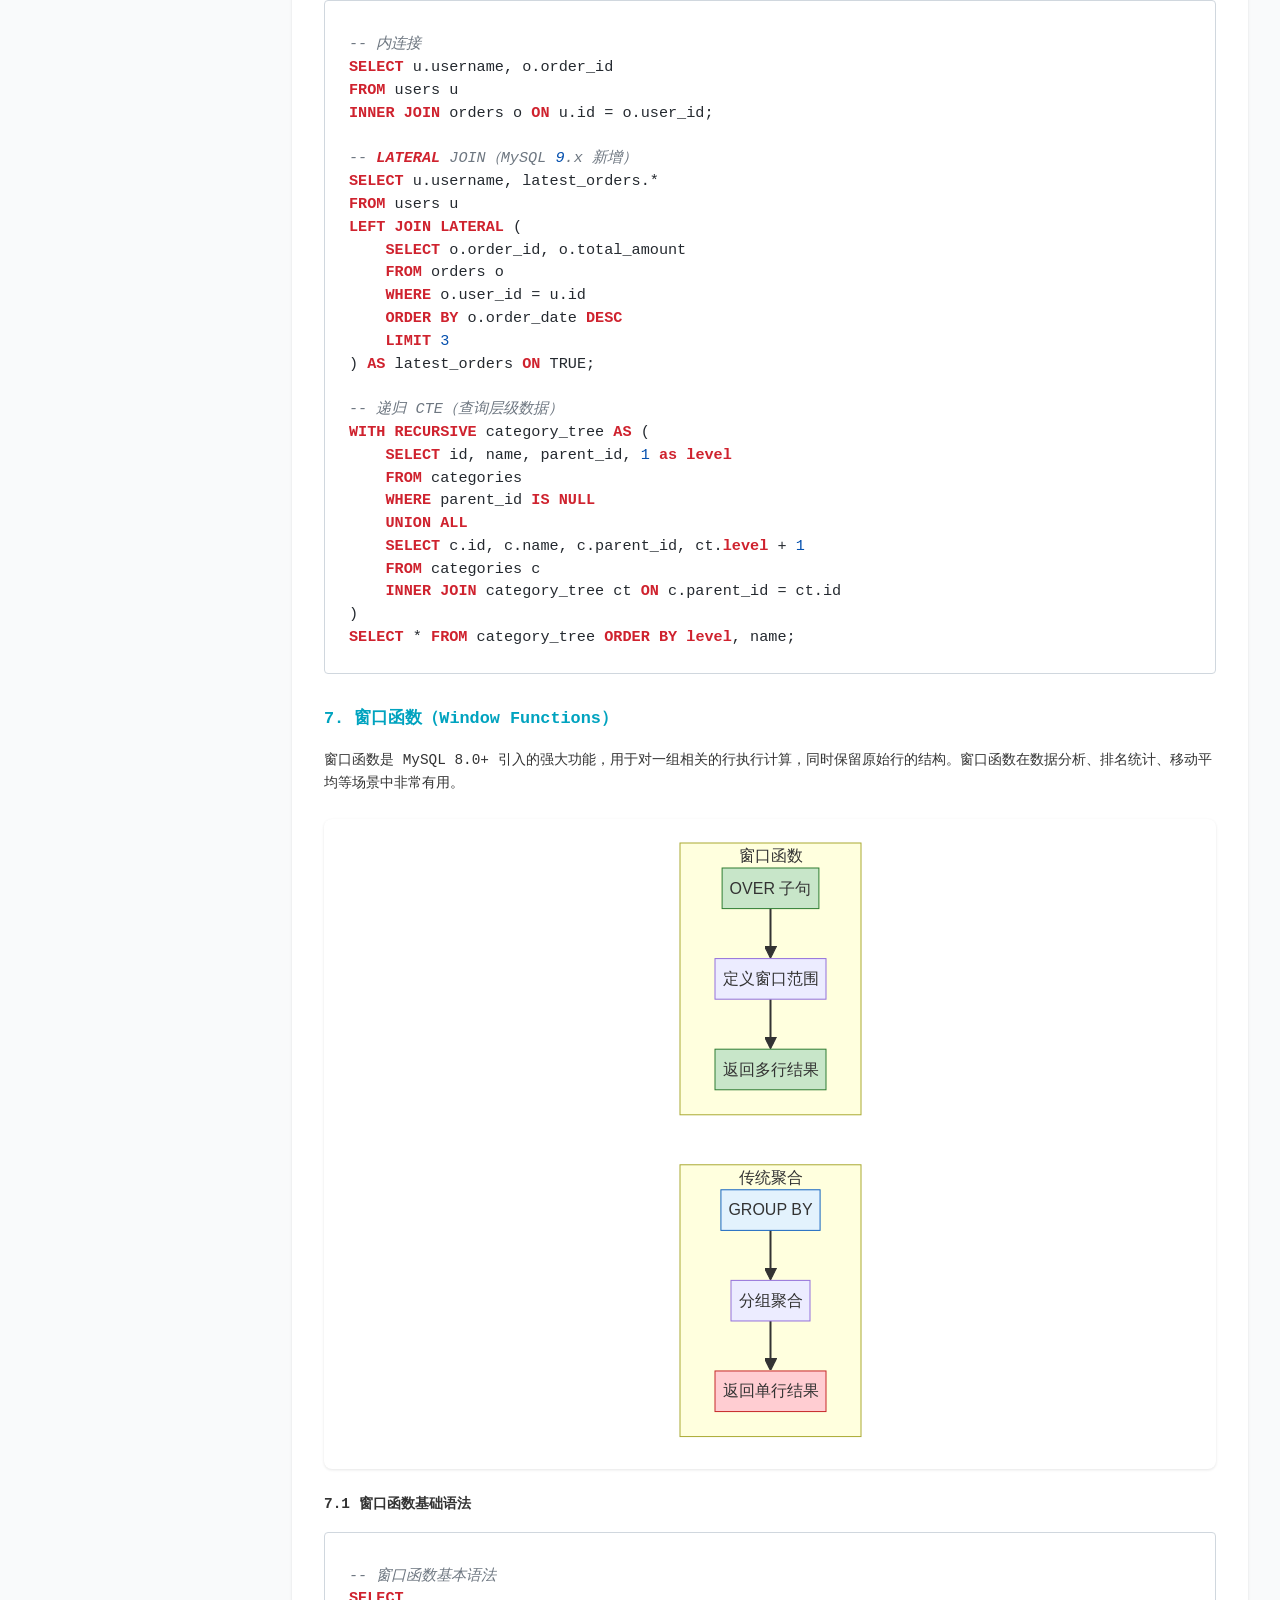
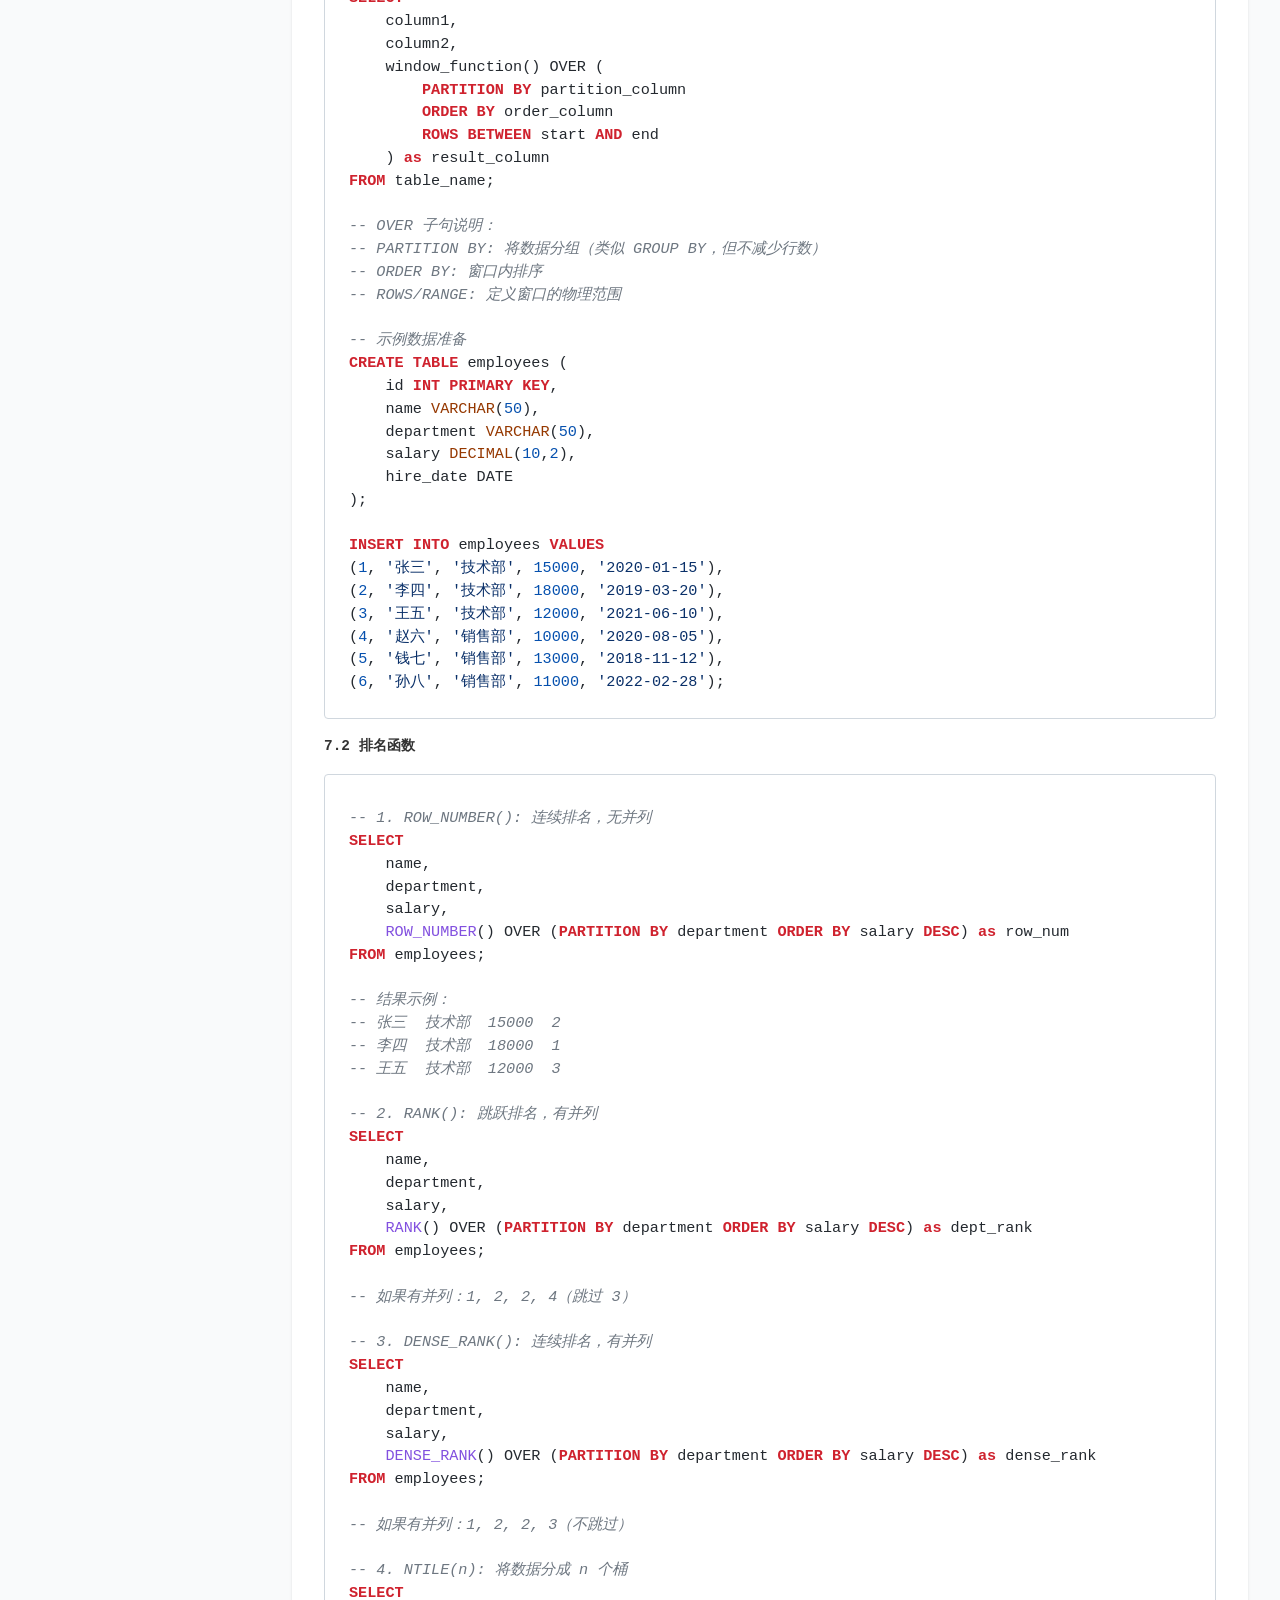
==== commit 97a99afa: "refactor: 重构章节结构与内容" ====
--- a/chapters/advanced.html
+++ b/chapters/advanced.html
@@ -26,19 +26,18 @@
 <li class="current"><a href="#">高级特性</a></li>
 <li><a href="sql-theory.html">SQL原理</a></li>
 <li><a href="index-theory.html">索引原理</a></li>
+<li><a href="innodb-storage.html">InnoDB存储</a></li>
 <li><a href="performance.html">性能优化</a></li>
 <li><a href="backup.html">备份与恢复</a></li>
-<li><a href="security.html">安全特性</a></li>
+
 <li><a href="alternatives.html">MySQL 替代品</a></li>
 <li><a href="history.html">发展历程</a></li>
 <li><a href="ai.html">AI 增强</a></li>
-<li><a href="practice.html">实战练习</a></li>
                 </ul>
             </nav>
         </aside>
         <main class="main-content">
             <section id="advanced" class="section">
-                <h2>高级特性</h2>
                 <div class="content">
 <h2>高级特性</h2>
             <div class="content">
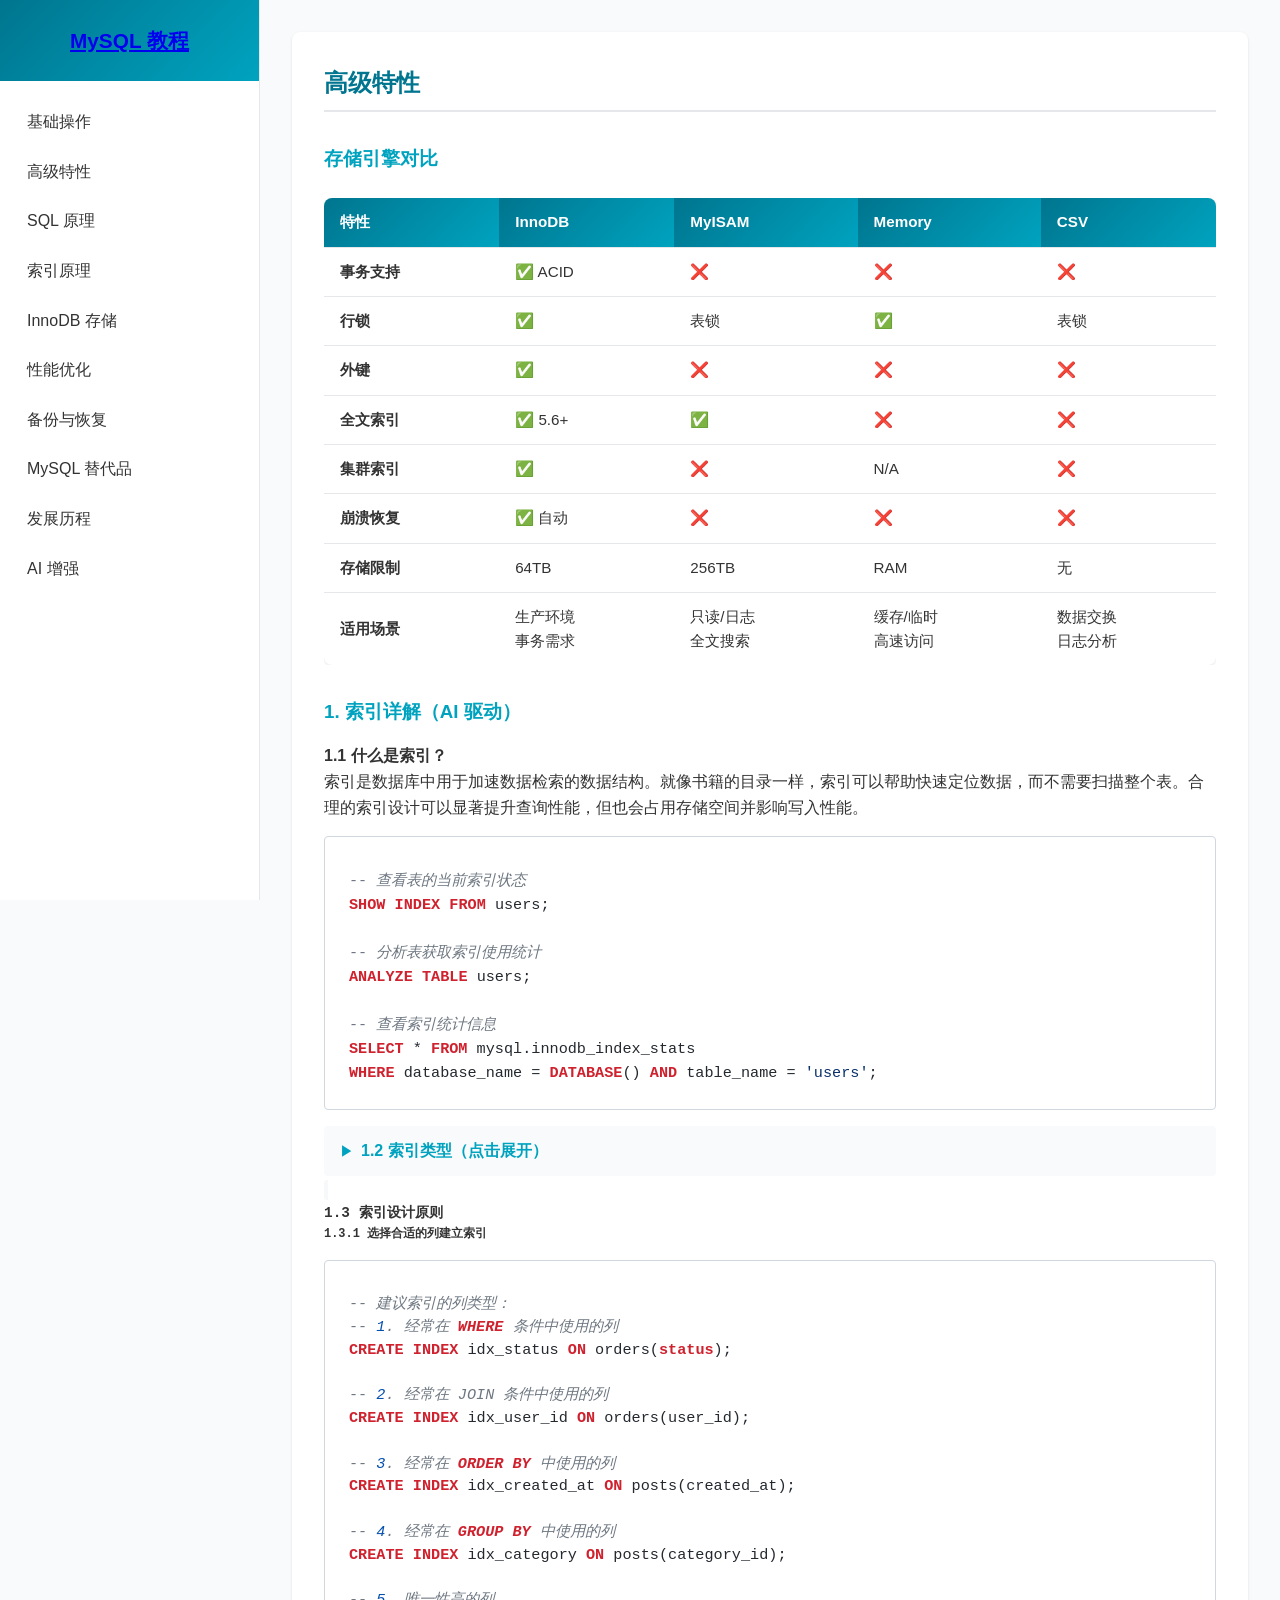
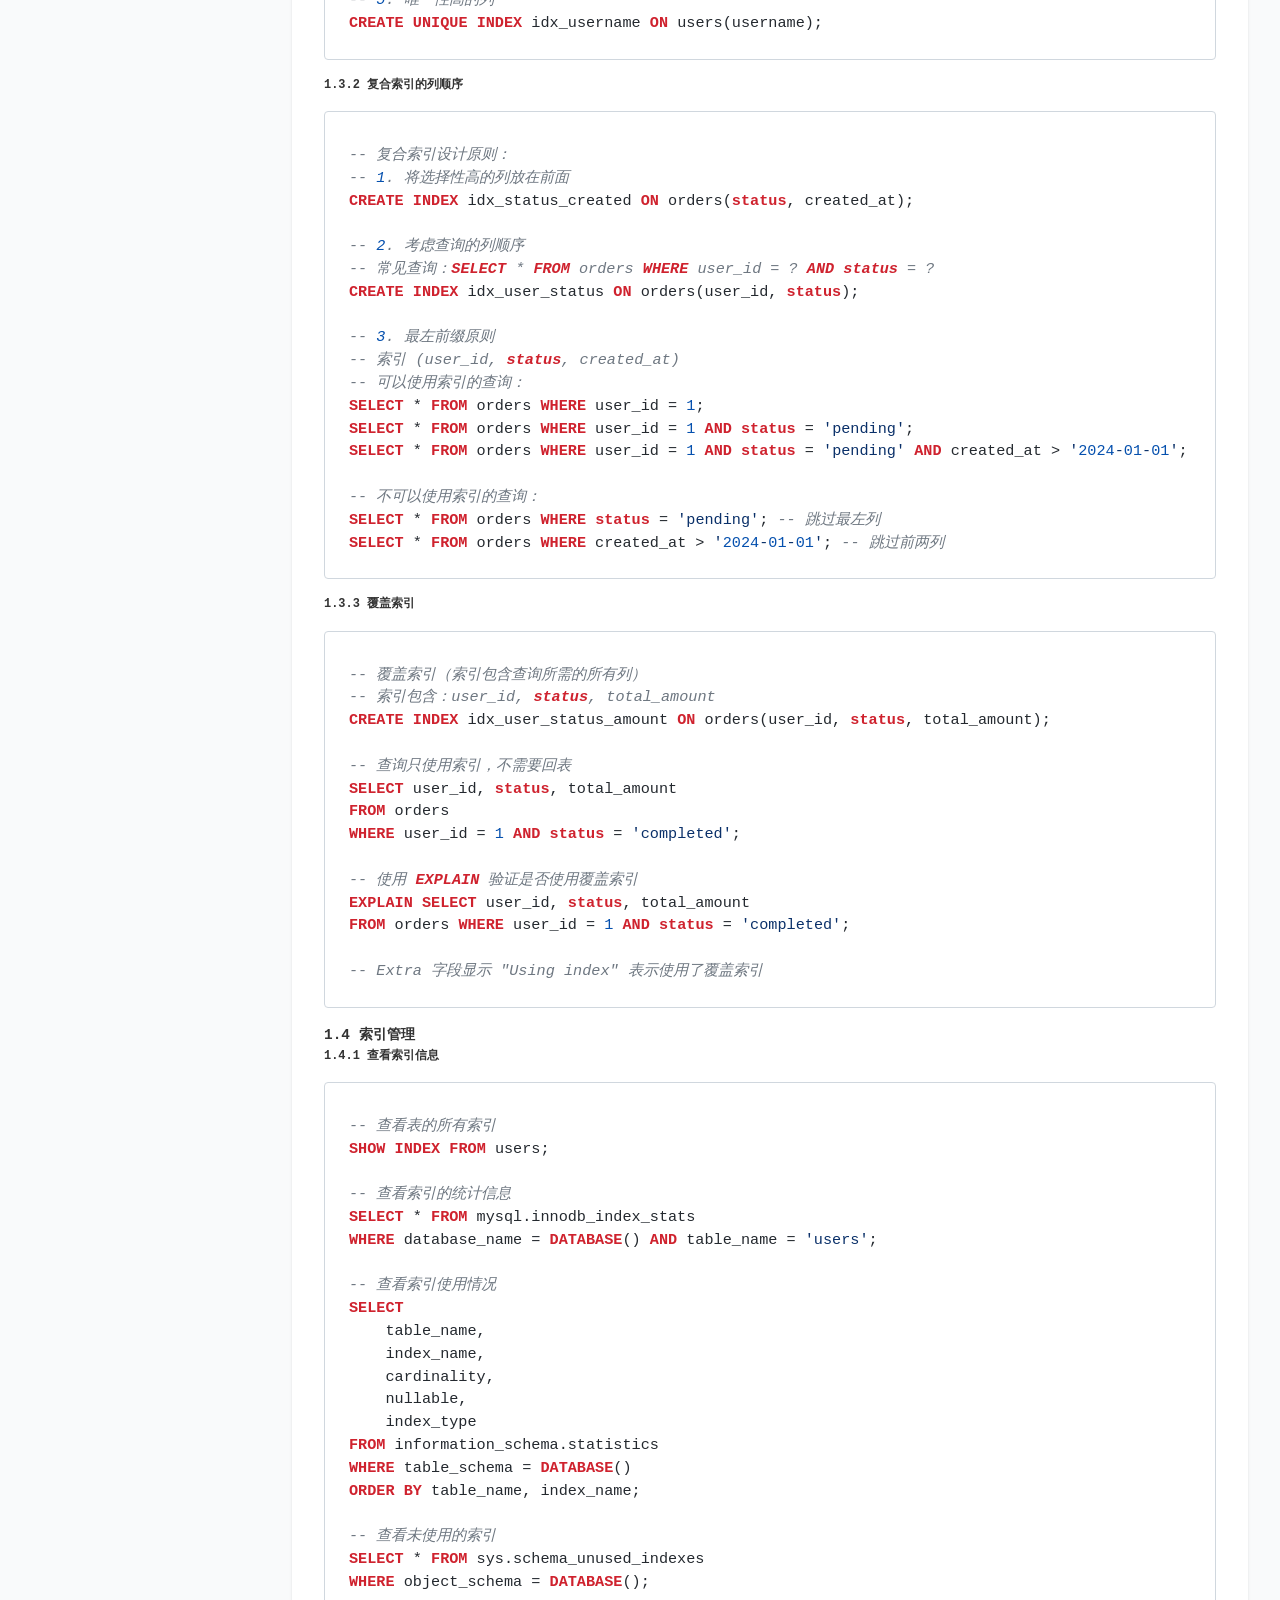
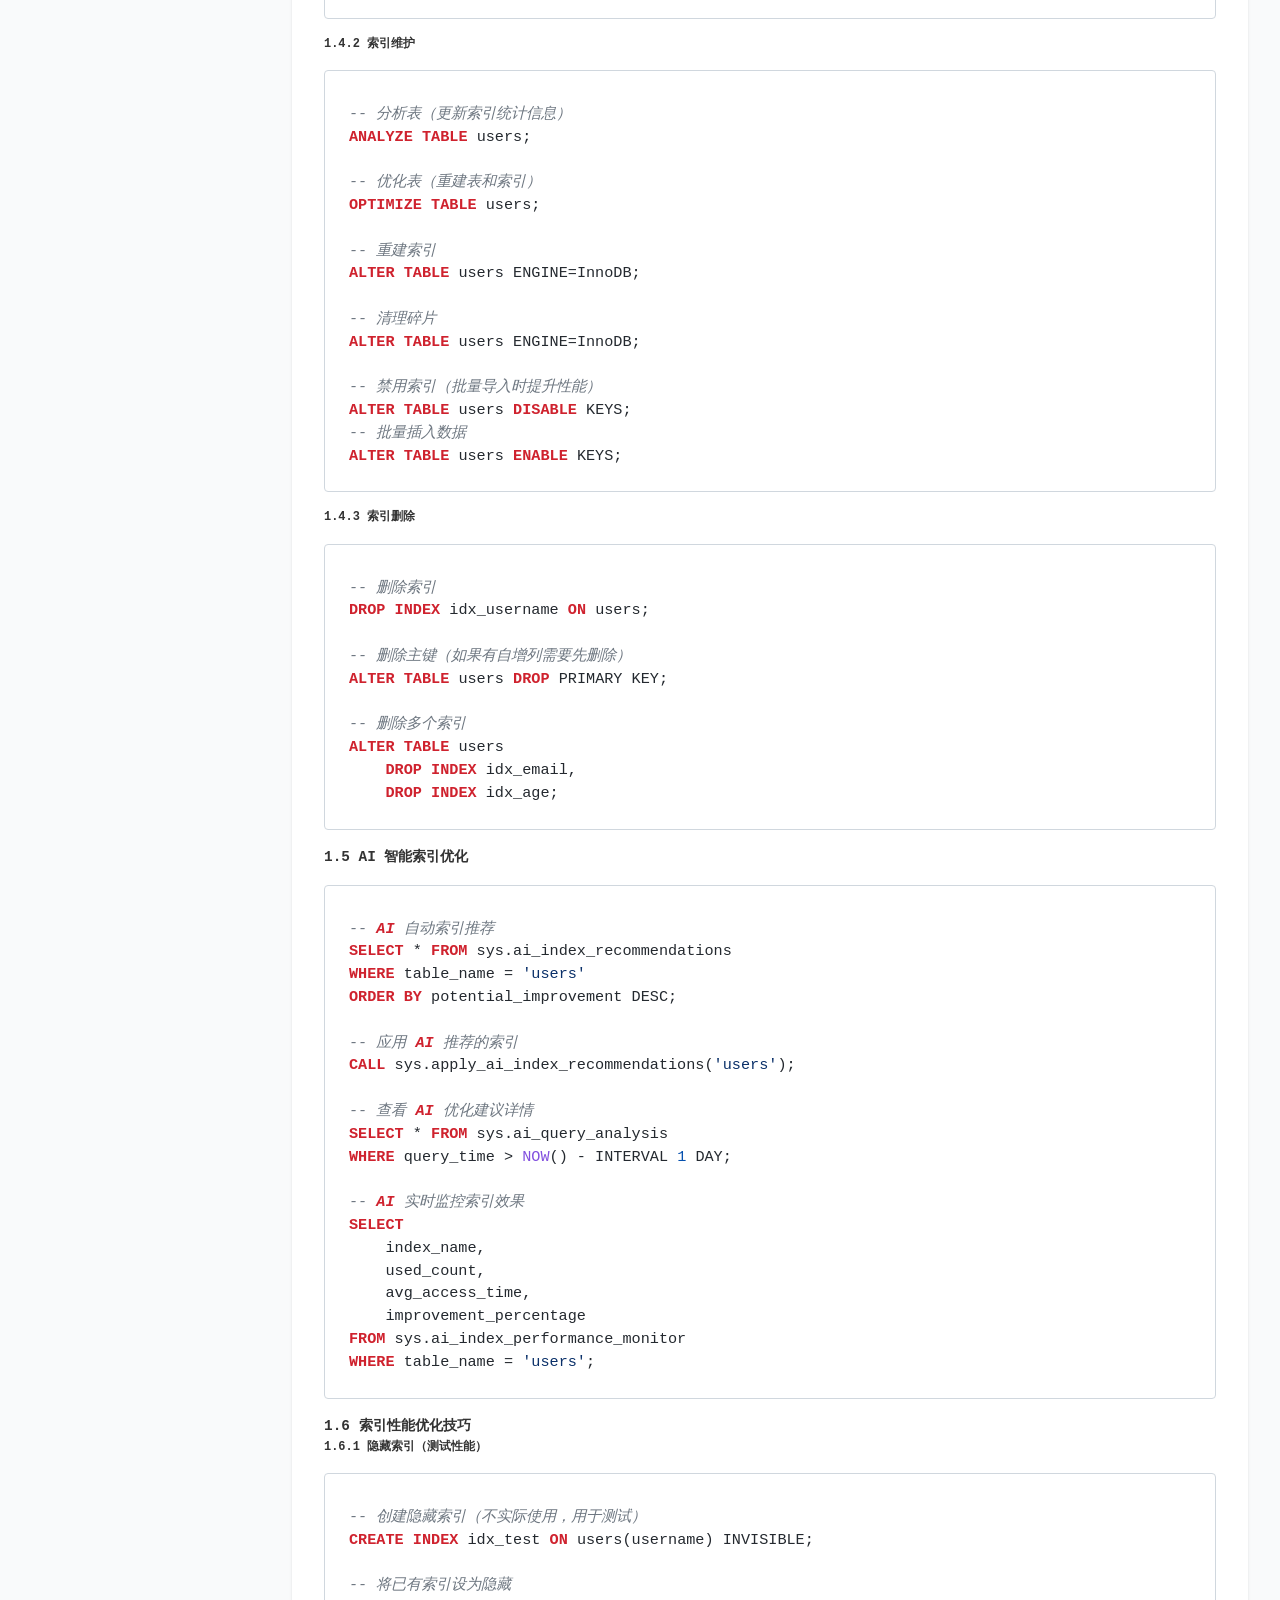
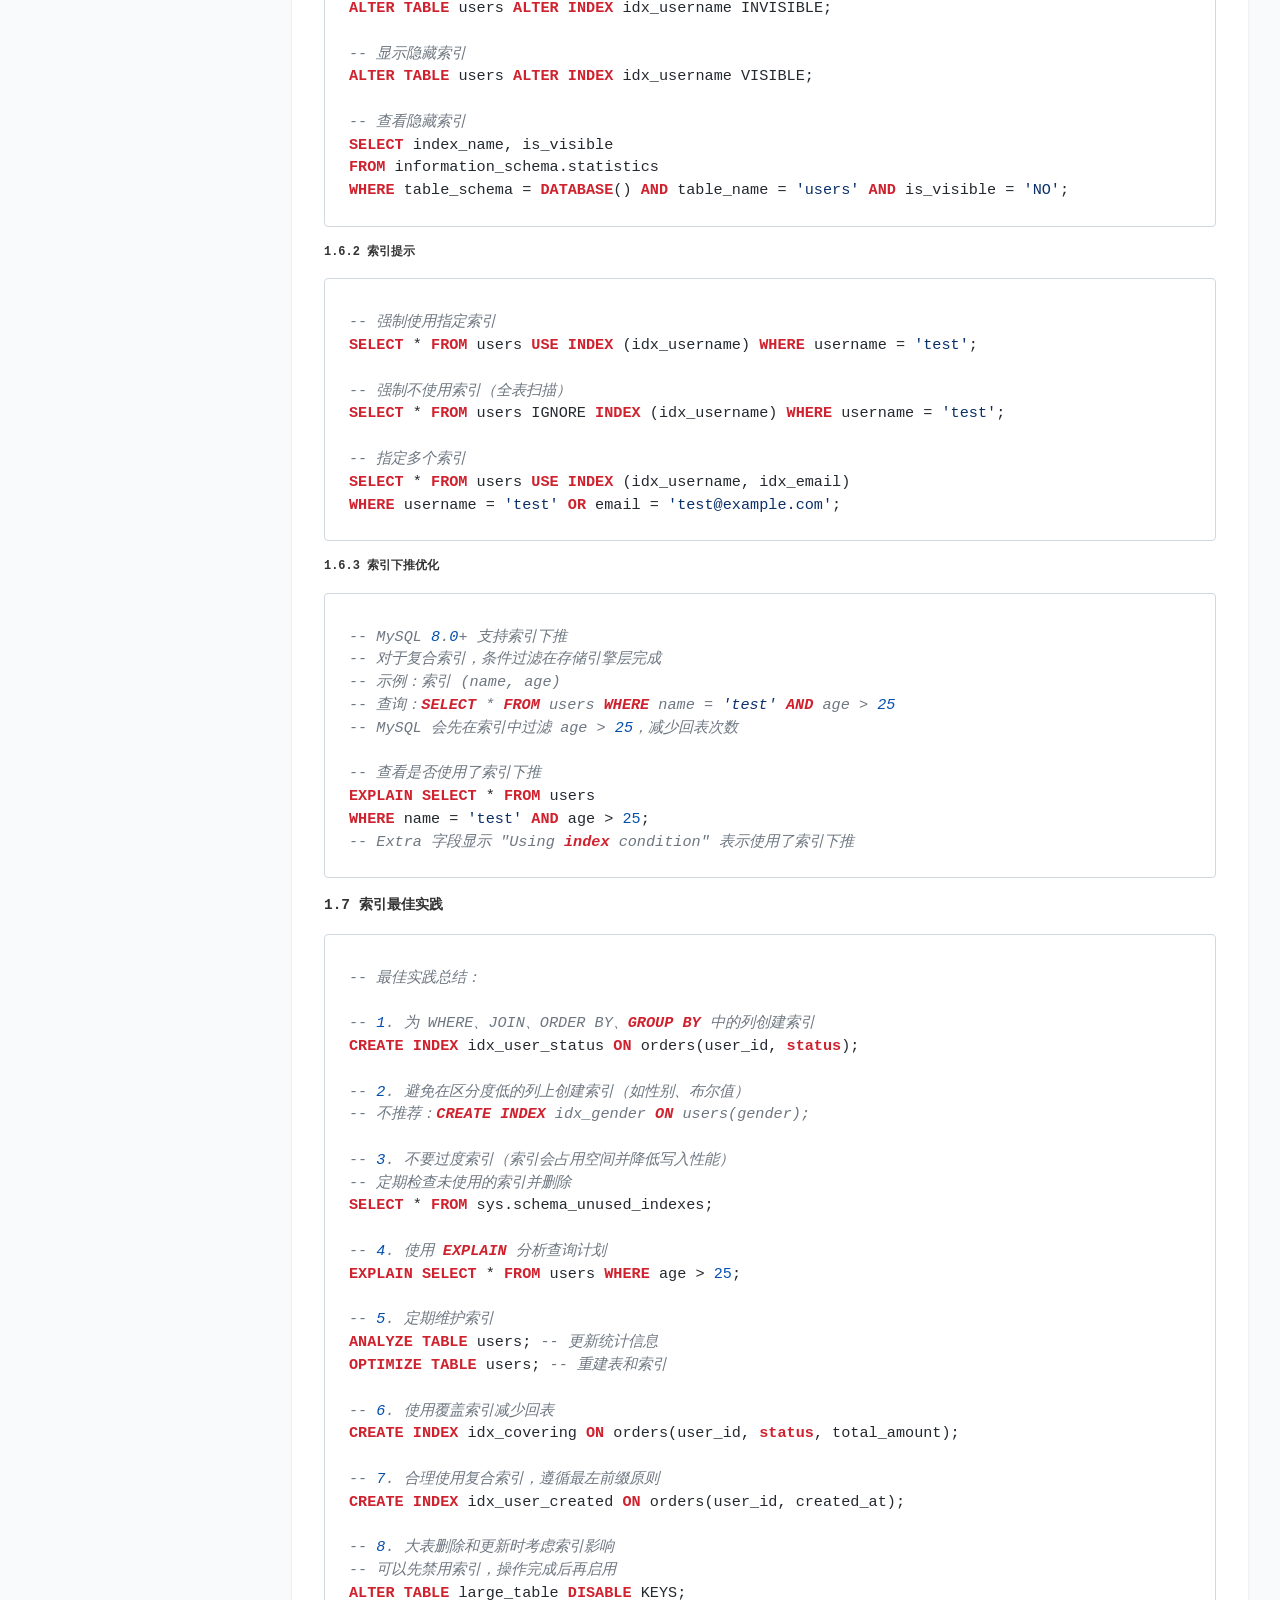
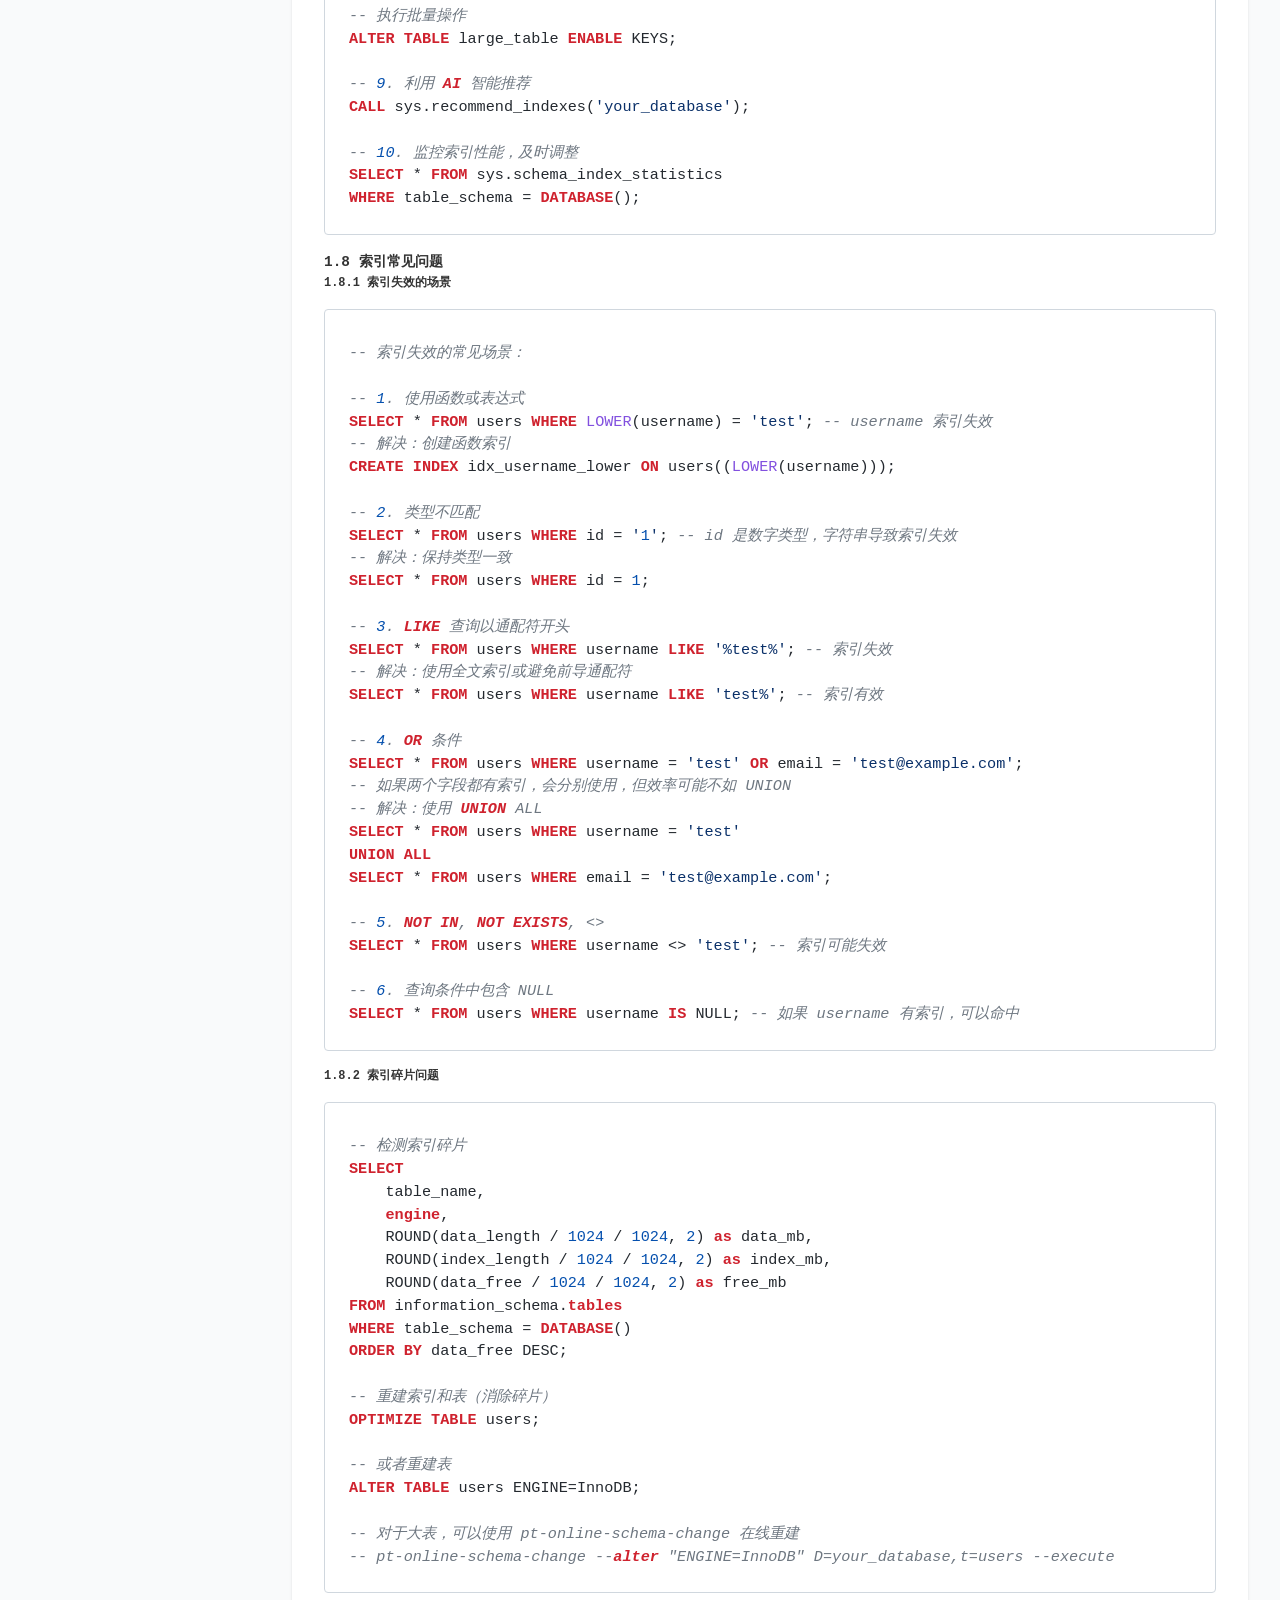
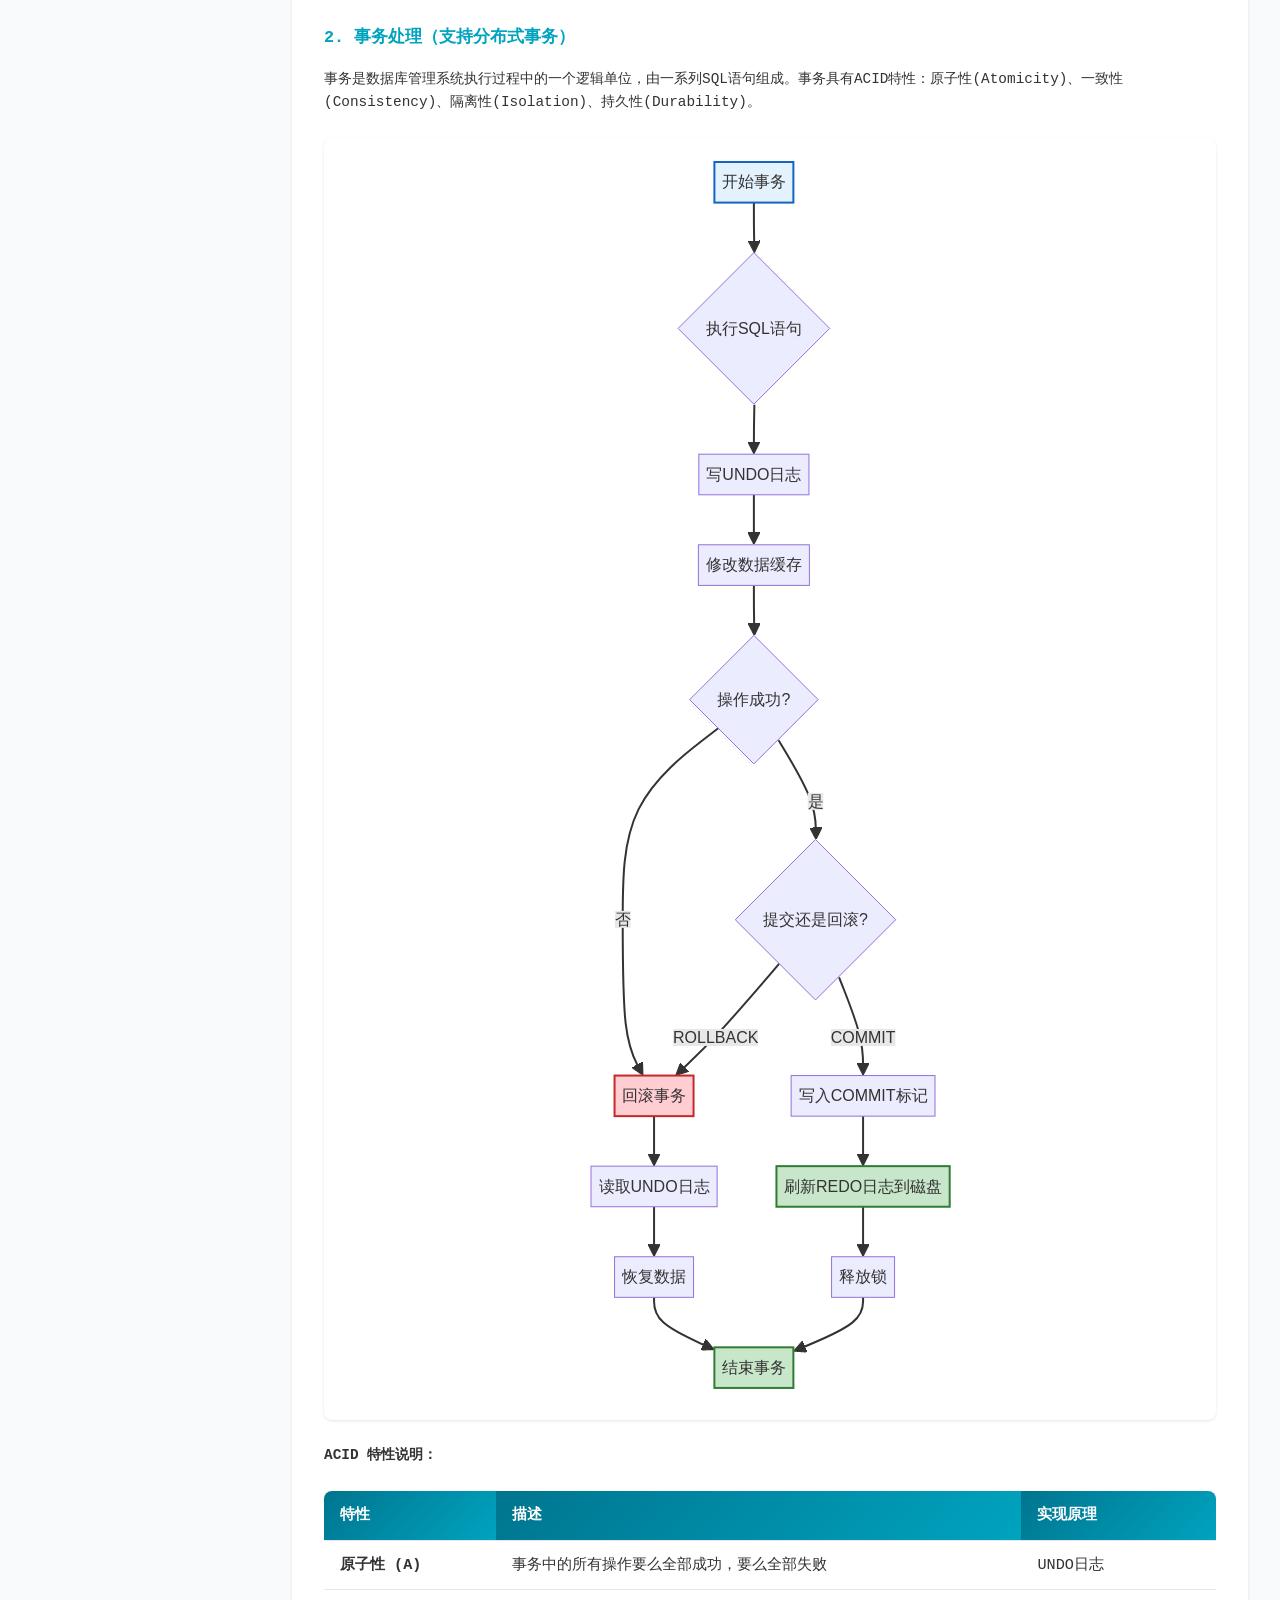
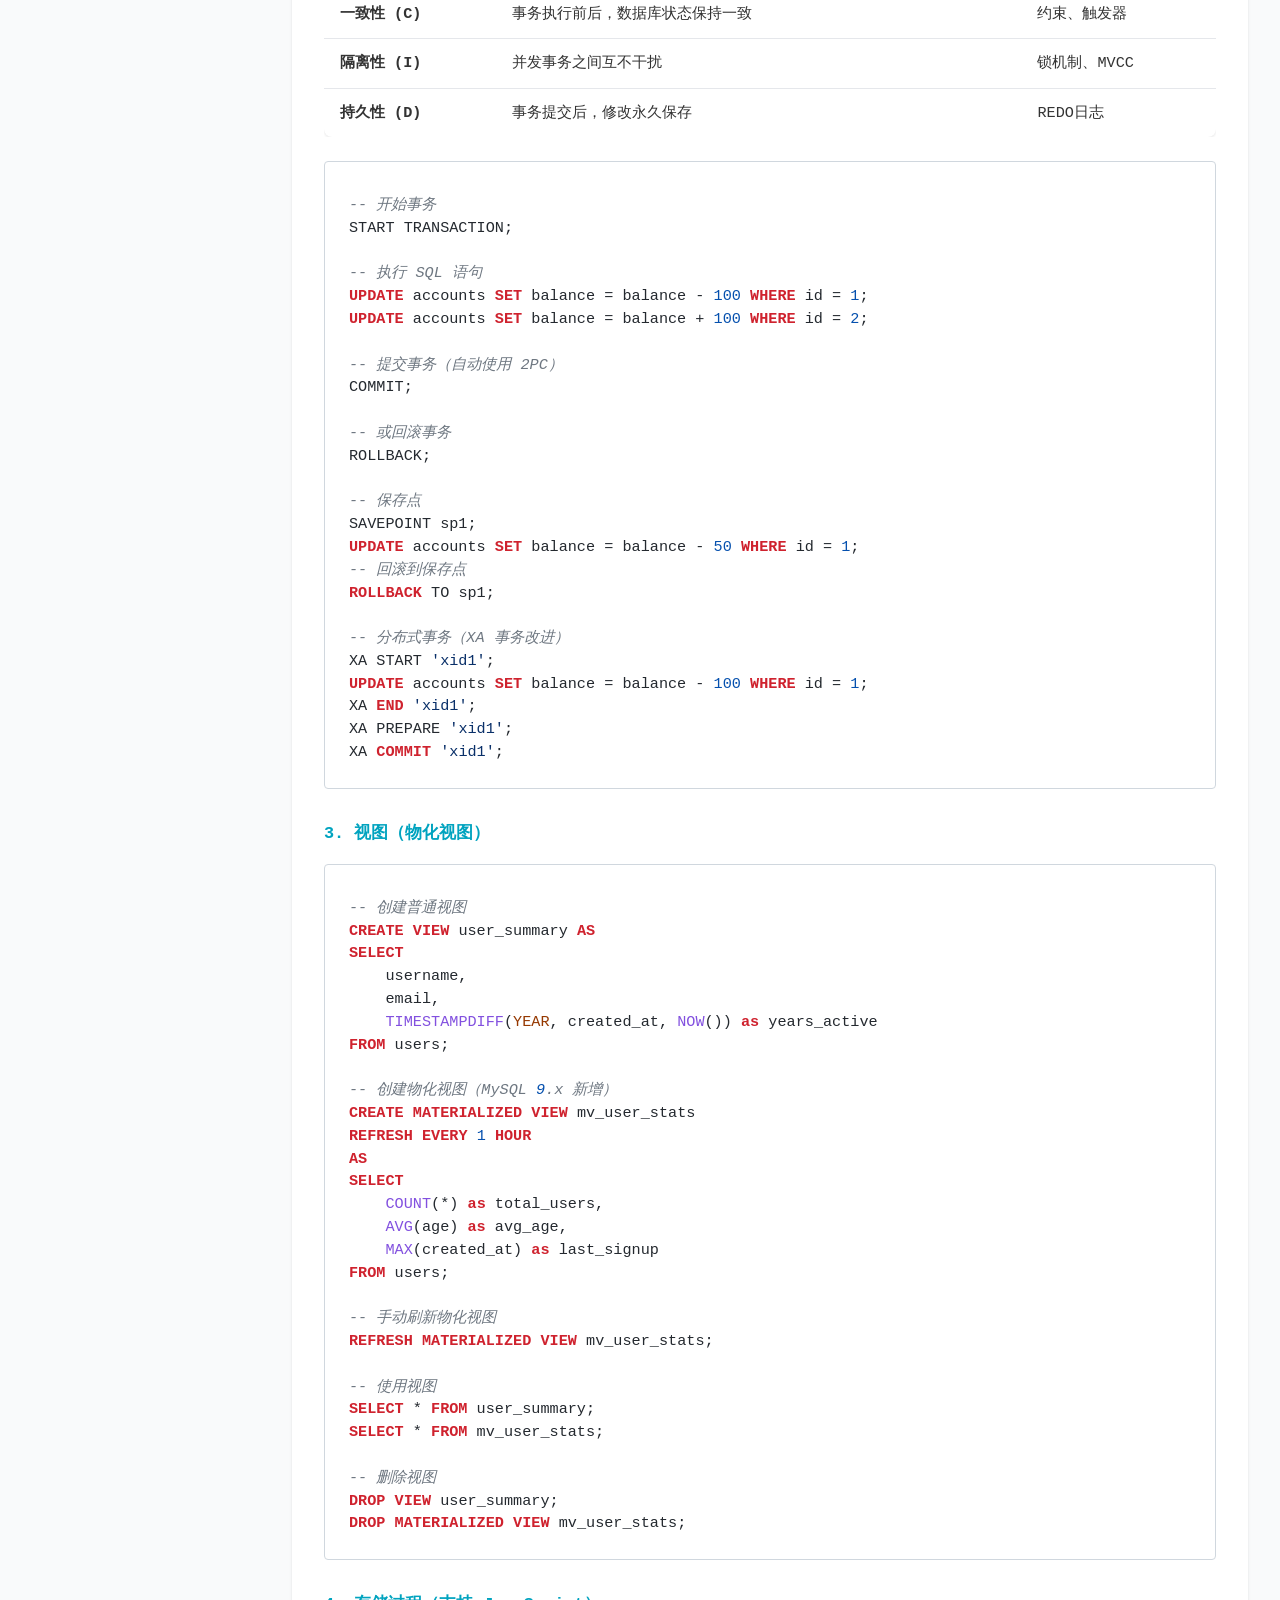
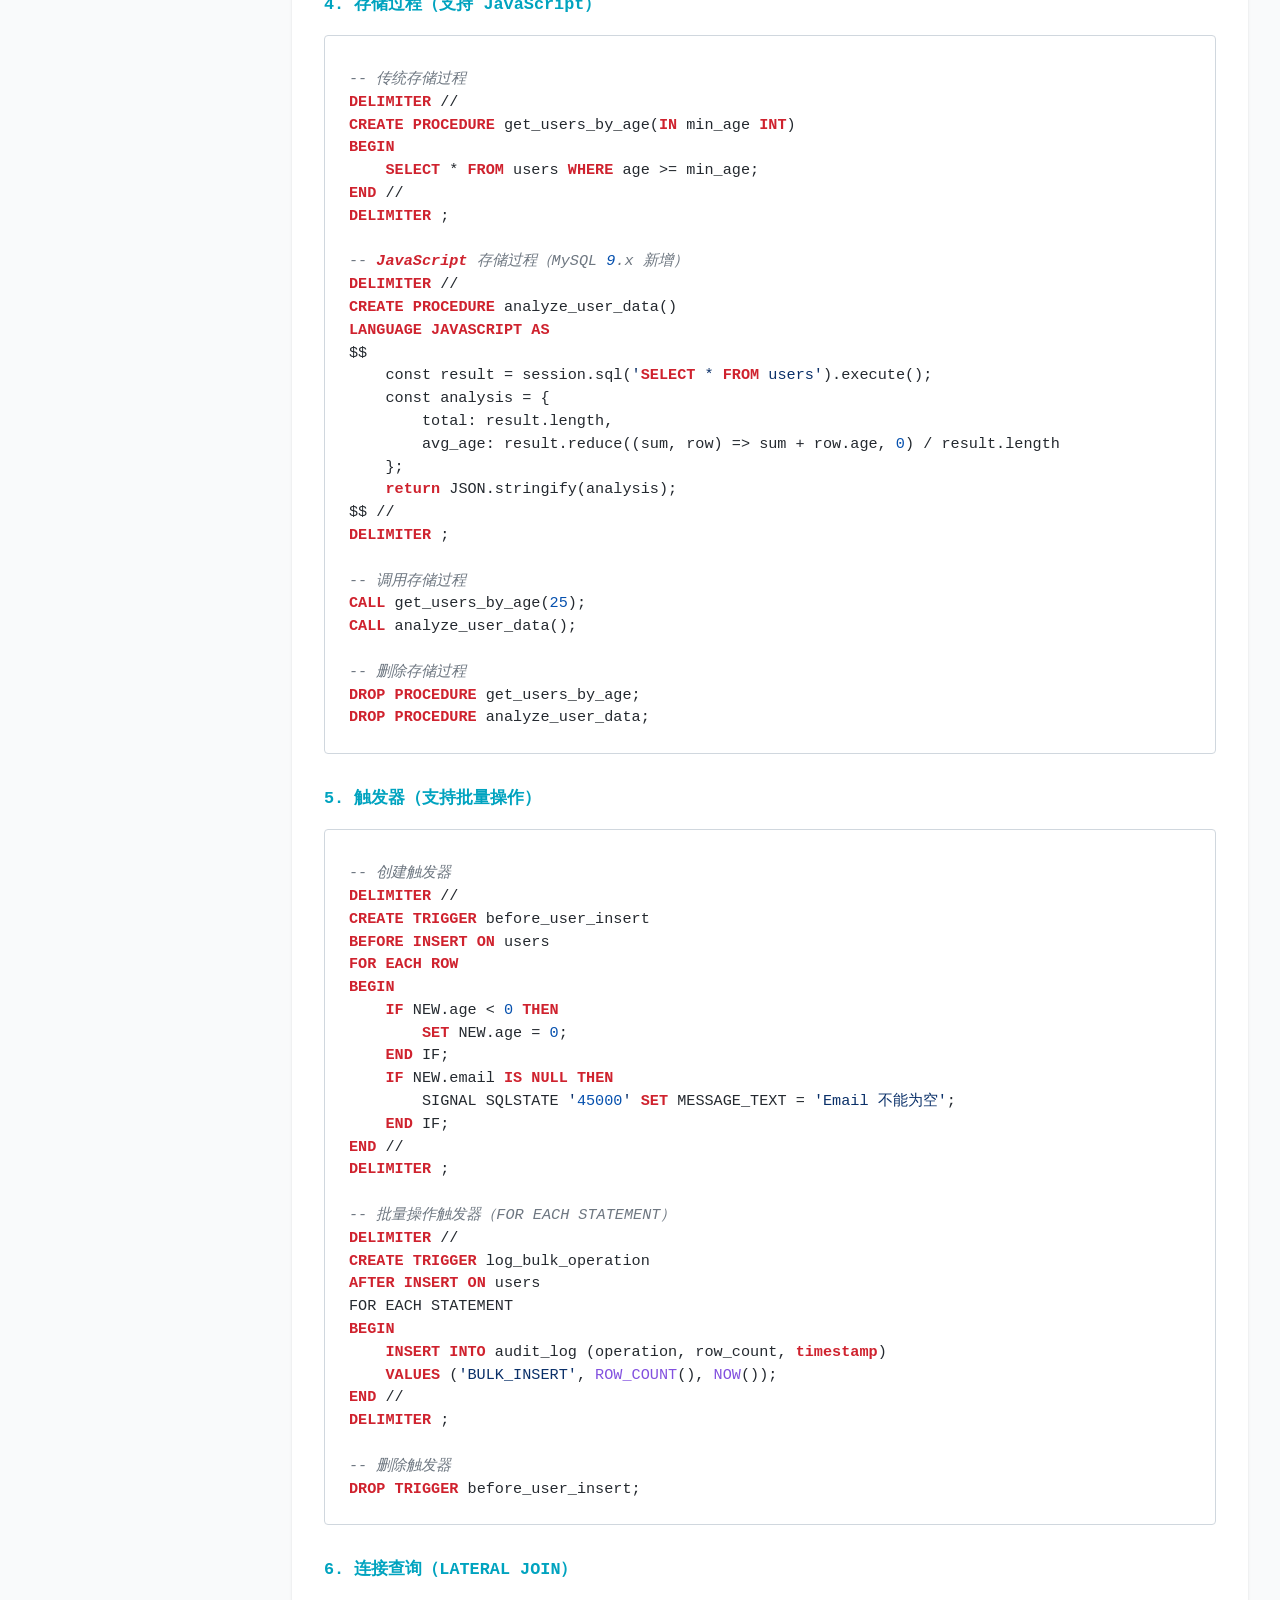
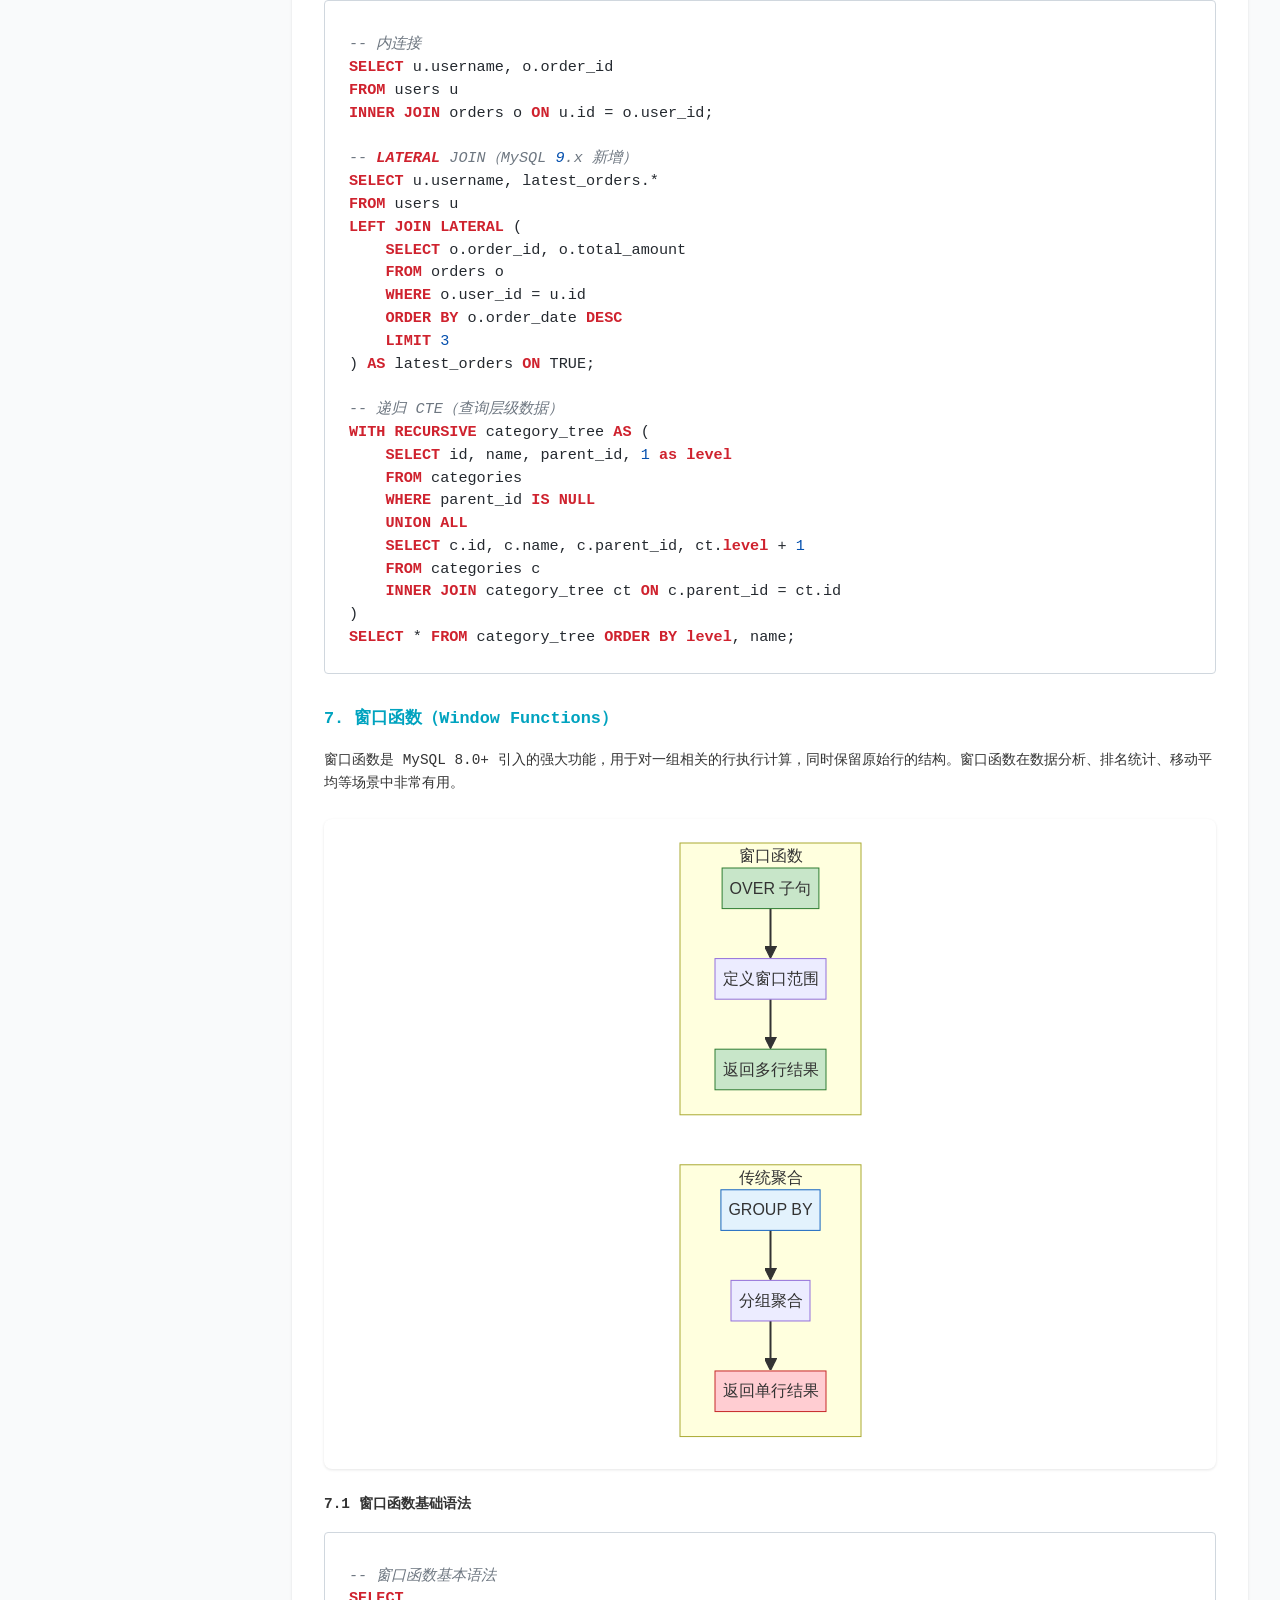
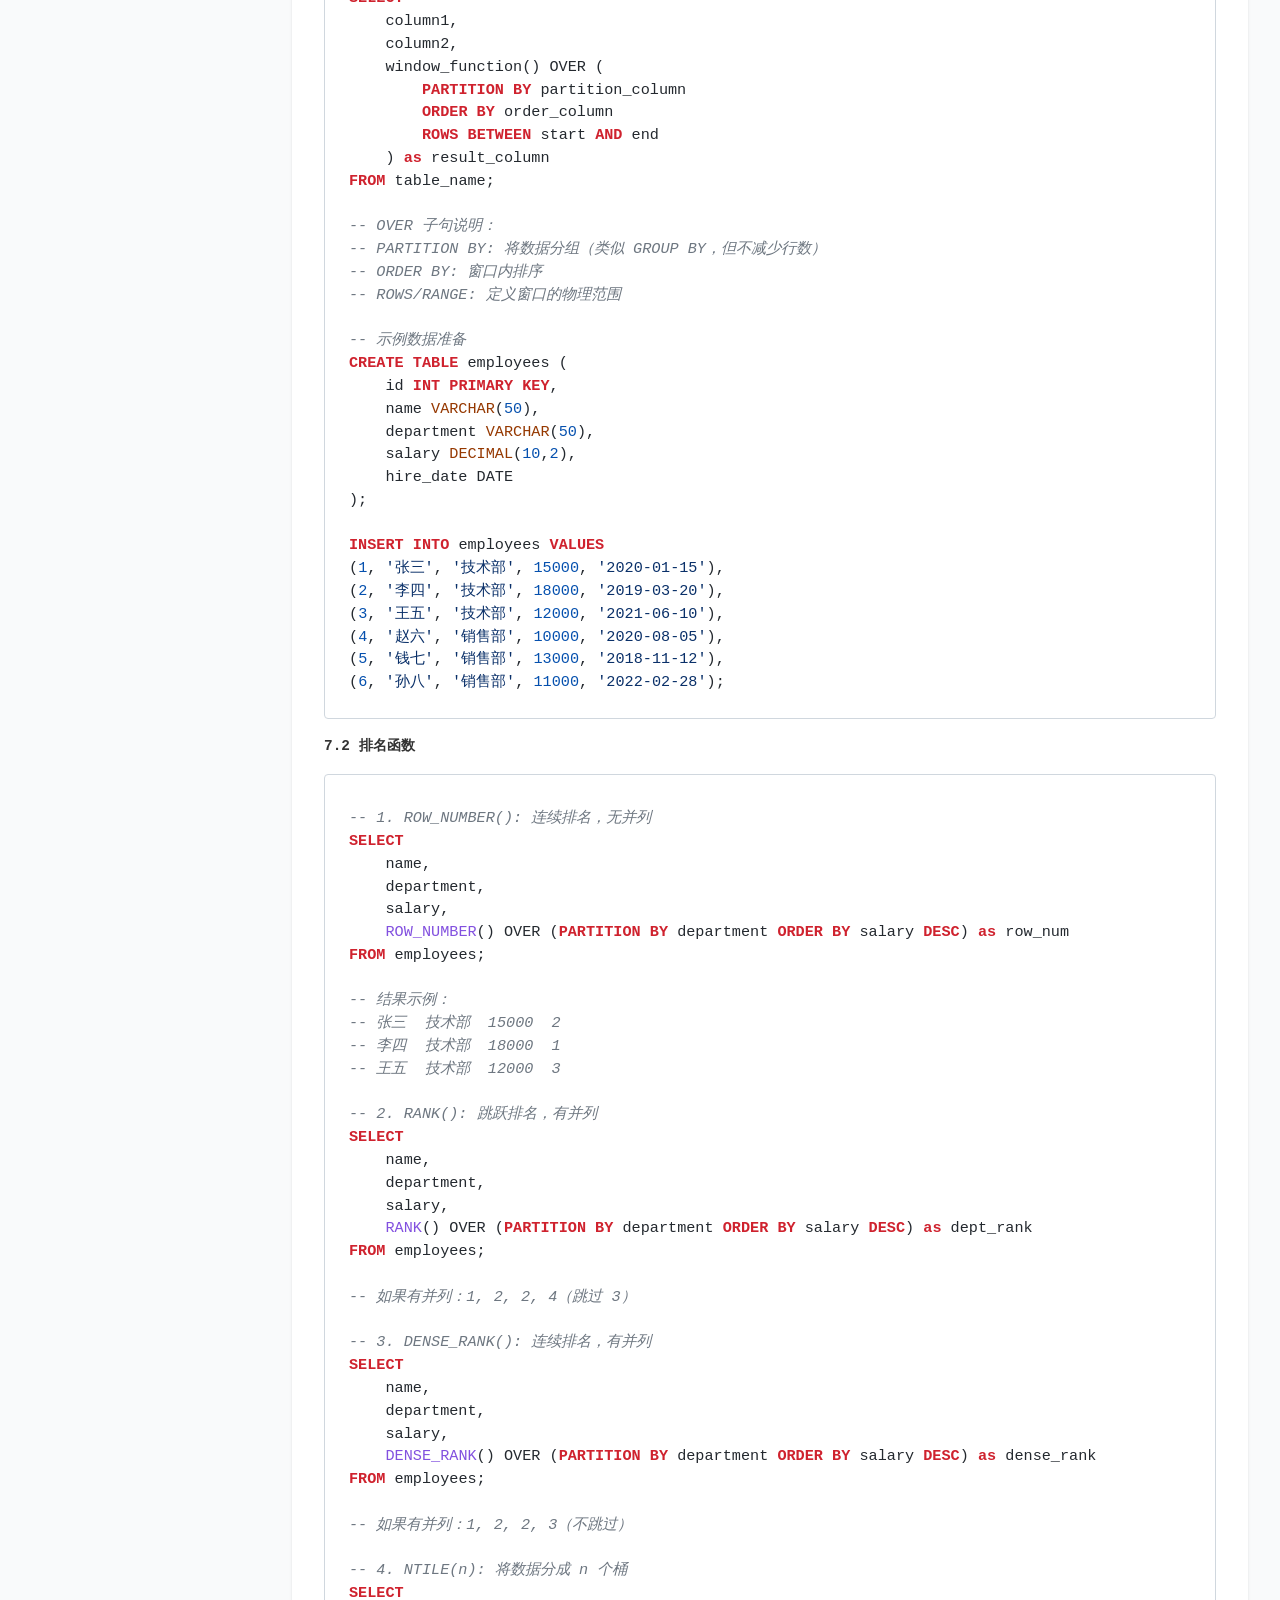
==== commit e4fe07ff: "fix: 修正导航栏格式错误" ====
--- a/chapters/advanced.html
+++ b/chapters/advanced.html
@@ -23,16 +23,15 @@
             <nav class="tree-nav">
                 <ul class="tree">
                     <li><a href="basics.html">基础操作</a></li>
-<li class="current"><a href="#">高级特性</a></li>
-<li><a href="sql-theory.html">SQL原理</a></li>
-<li><a href="index-theory.html">索引原理</a></li>
-<li><a href="innodb-storage.html">InnoDB存储</a></li>
-<li><a href="performance.html">性能优化</a></li>
-<li><a href="backup.html">备份与恢复</a></li>
-
-<li><a href="alternatives.html">MySQL 替代品</a></li>
-<li><a href="history.html">发展历程</a></li>
-<li><a href="ai.html">AI 增强</a></li>
+                    <li class="current"><a href="#">高级特性</a></li>
+                    <li><a href="sql-theory.html">SQL 原理</a></li>
+                    <li><a href="index-theory.html">索引原理</a></li>
+                    <li><a href="innodb-storage.html">InnoDB 存储</a></li>
+                    <li><a href="performance.html">性能优化</a></li>
+                    <li><a href="backup.html">备份与恢复</a></li>
+                    <li><a href="alternatives.html">MySQL 替代品</a></li>
+                    <li><a href="history.html">发展历程</a></li>
+                    <li><a href="ai.html">AI 增强</a></li>
                 </ul>
             </nav>
         </aside>
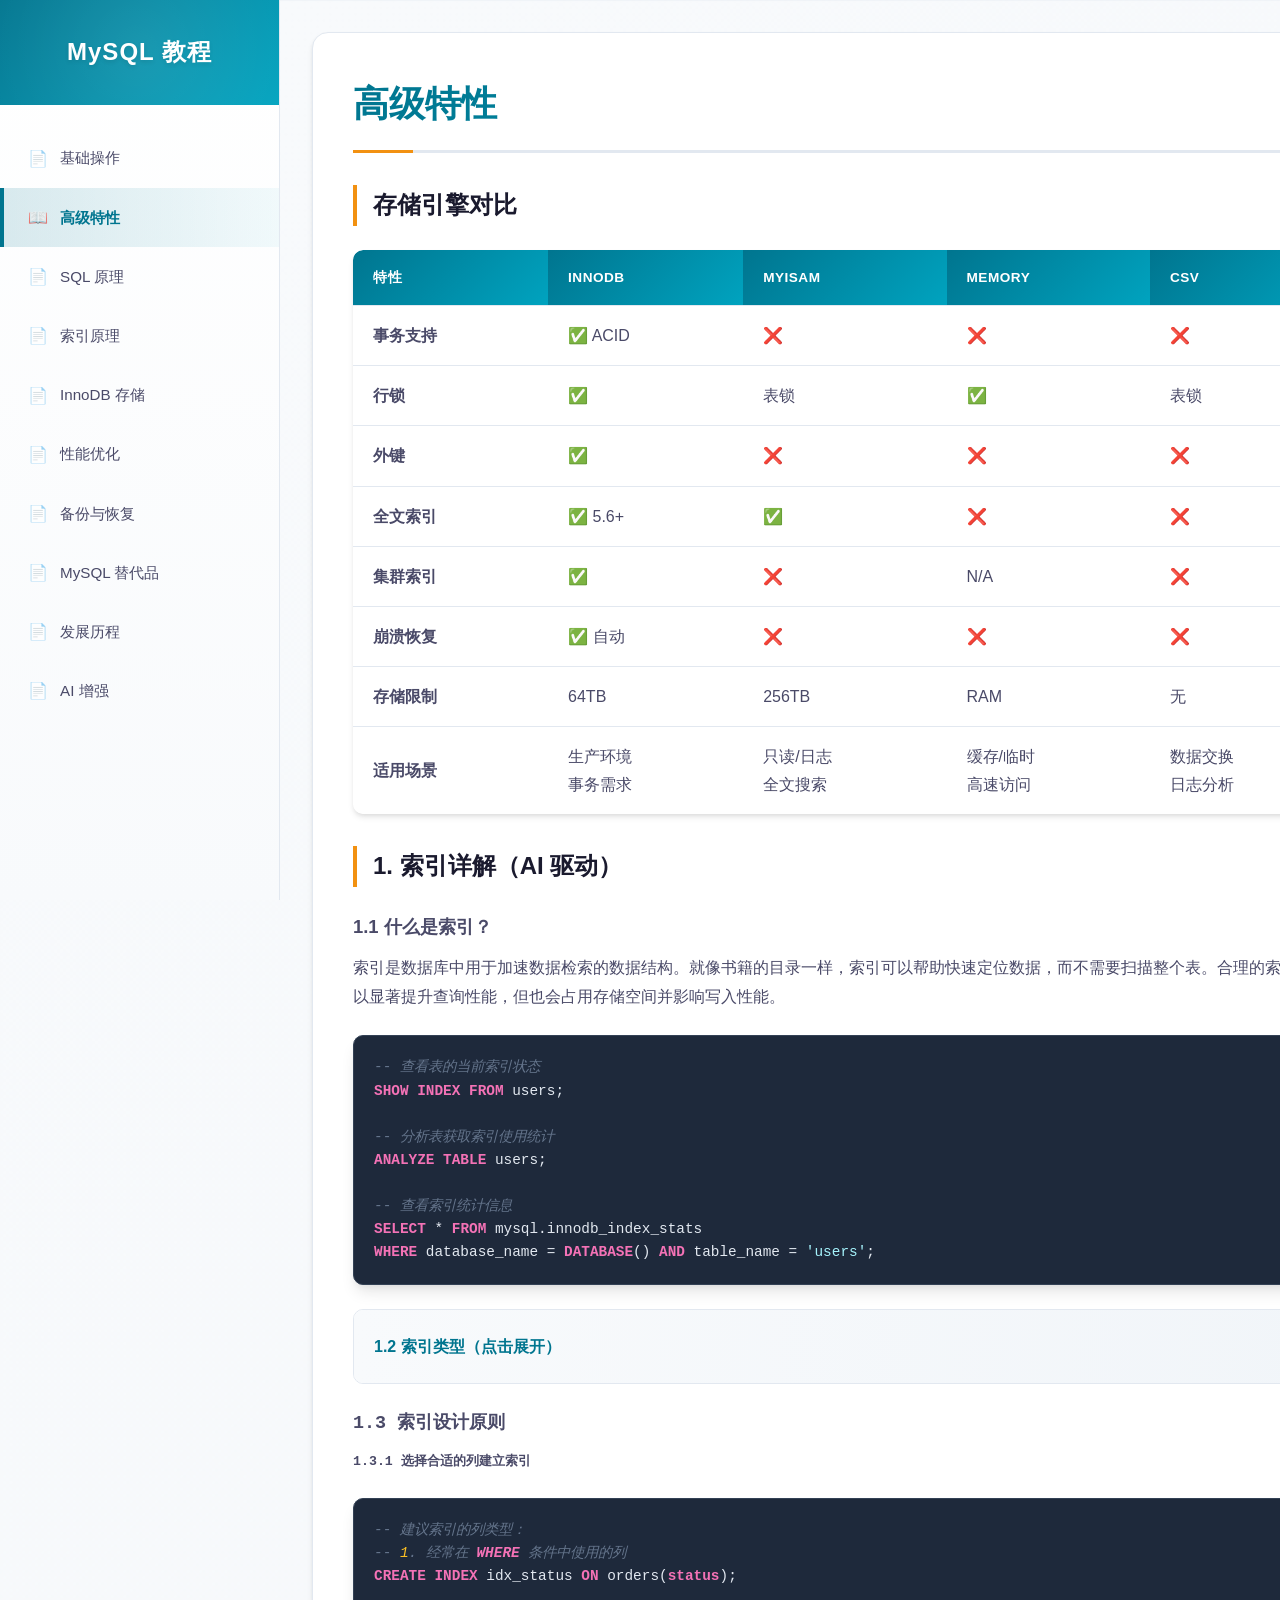
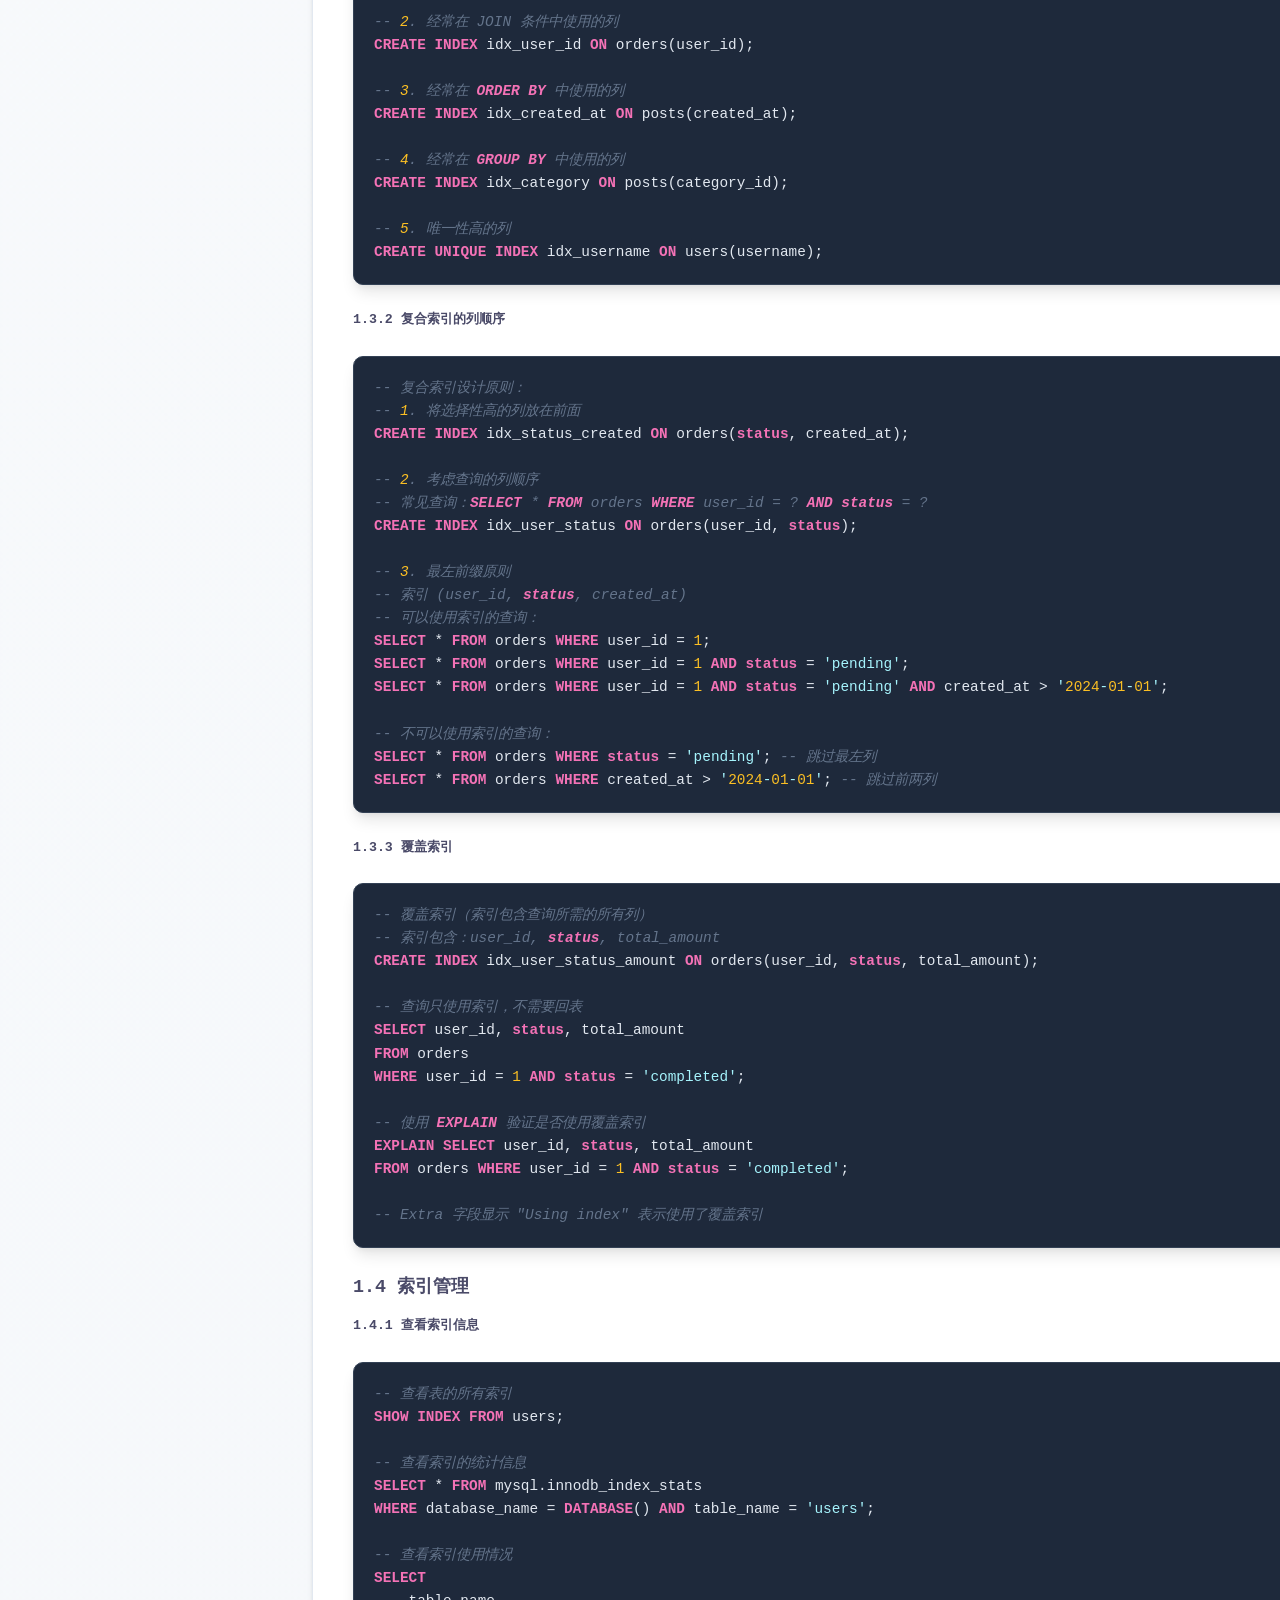
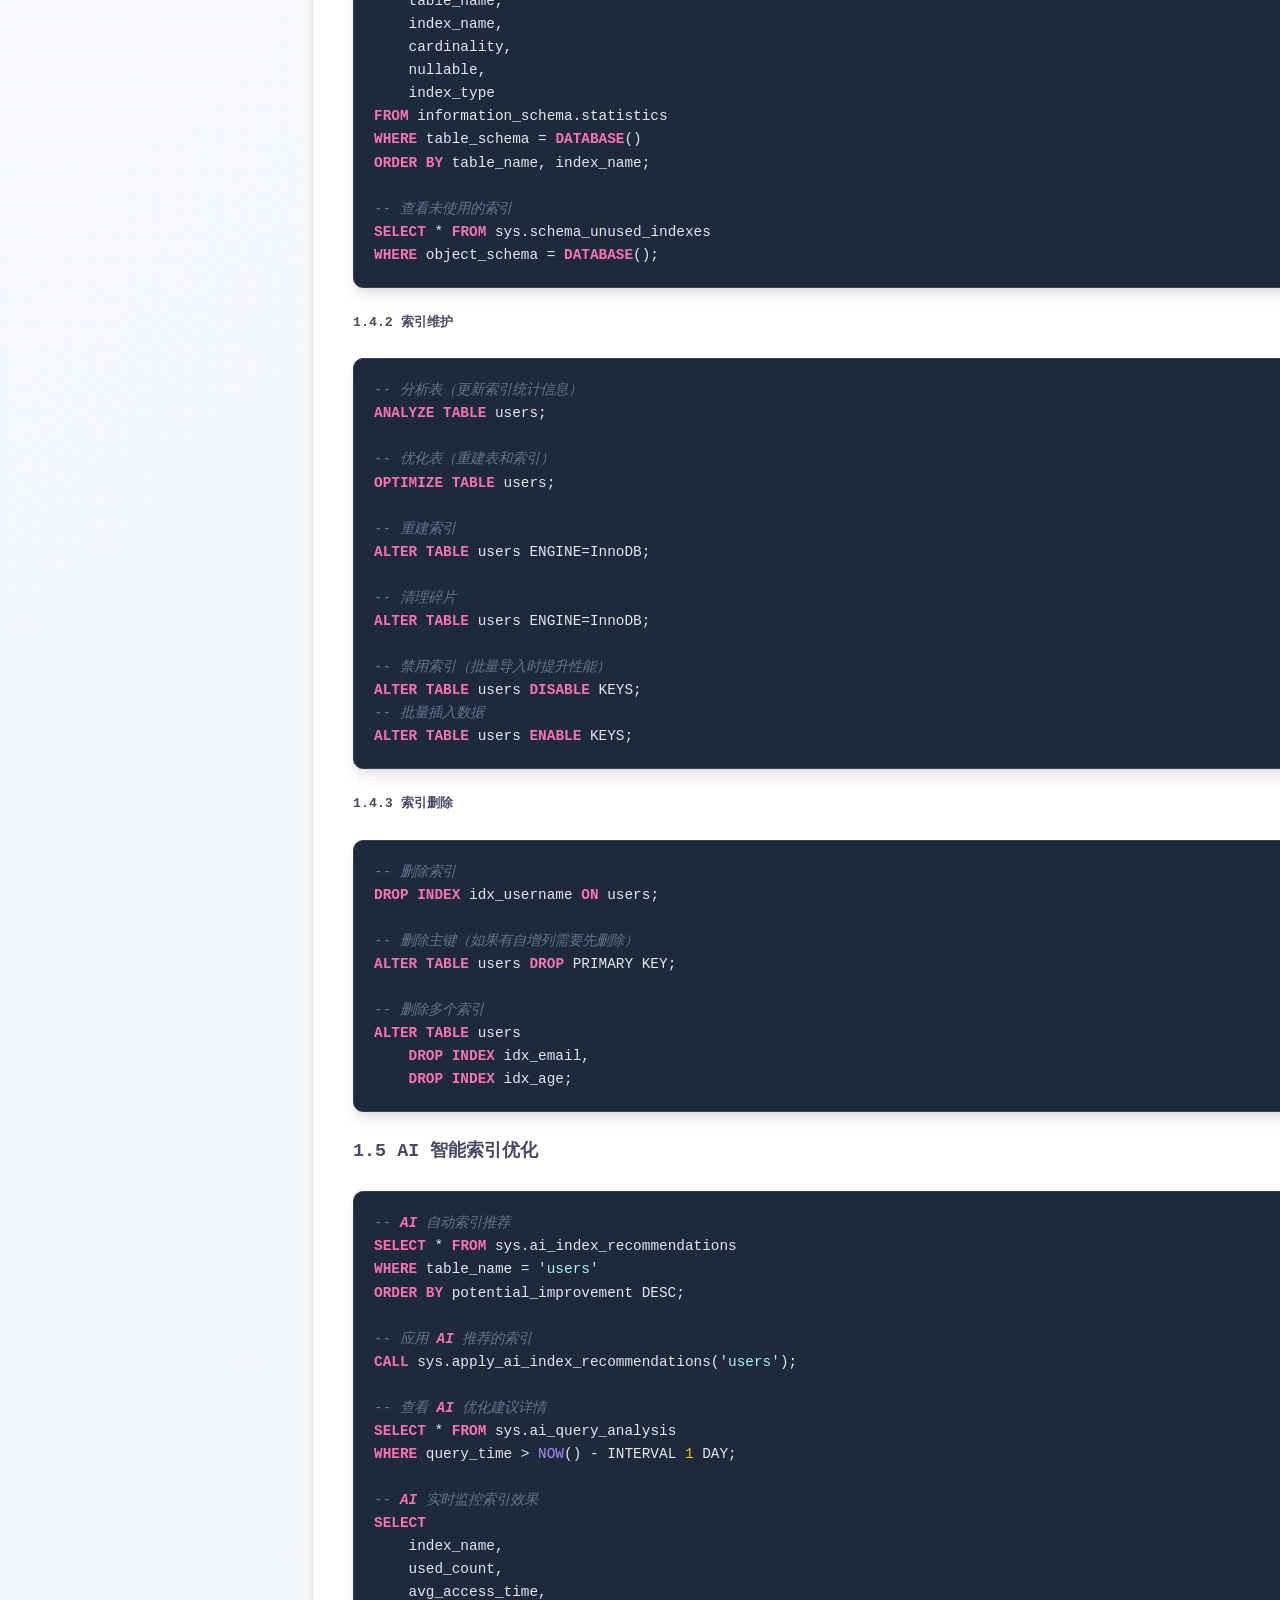
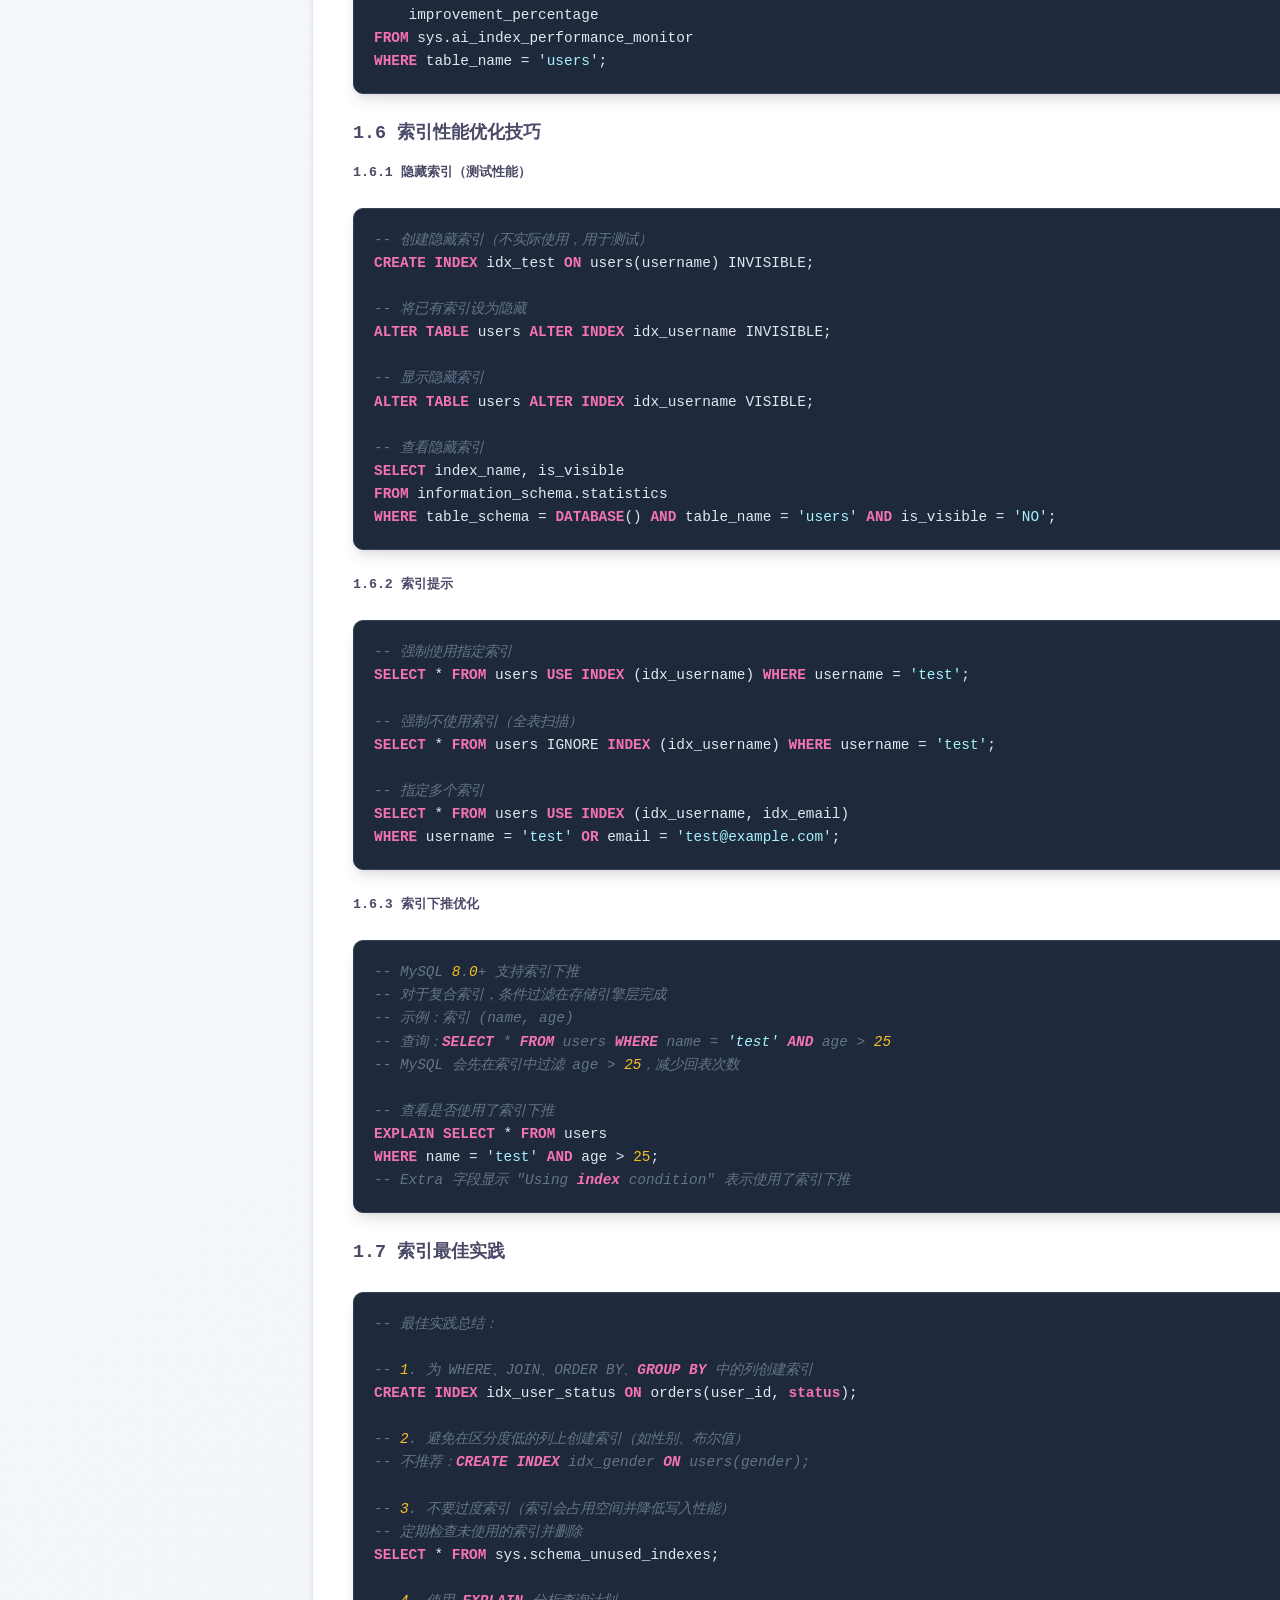
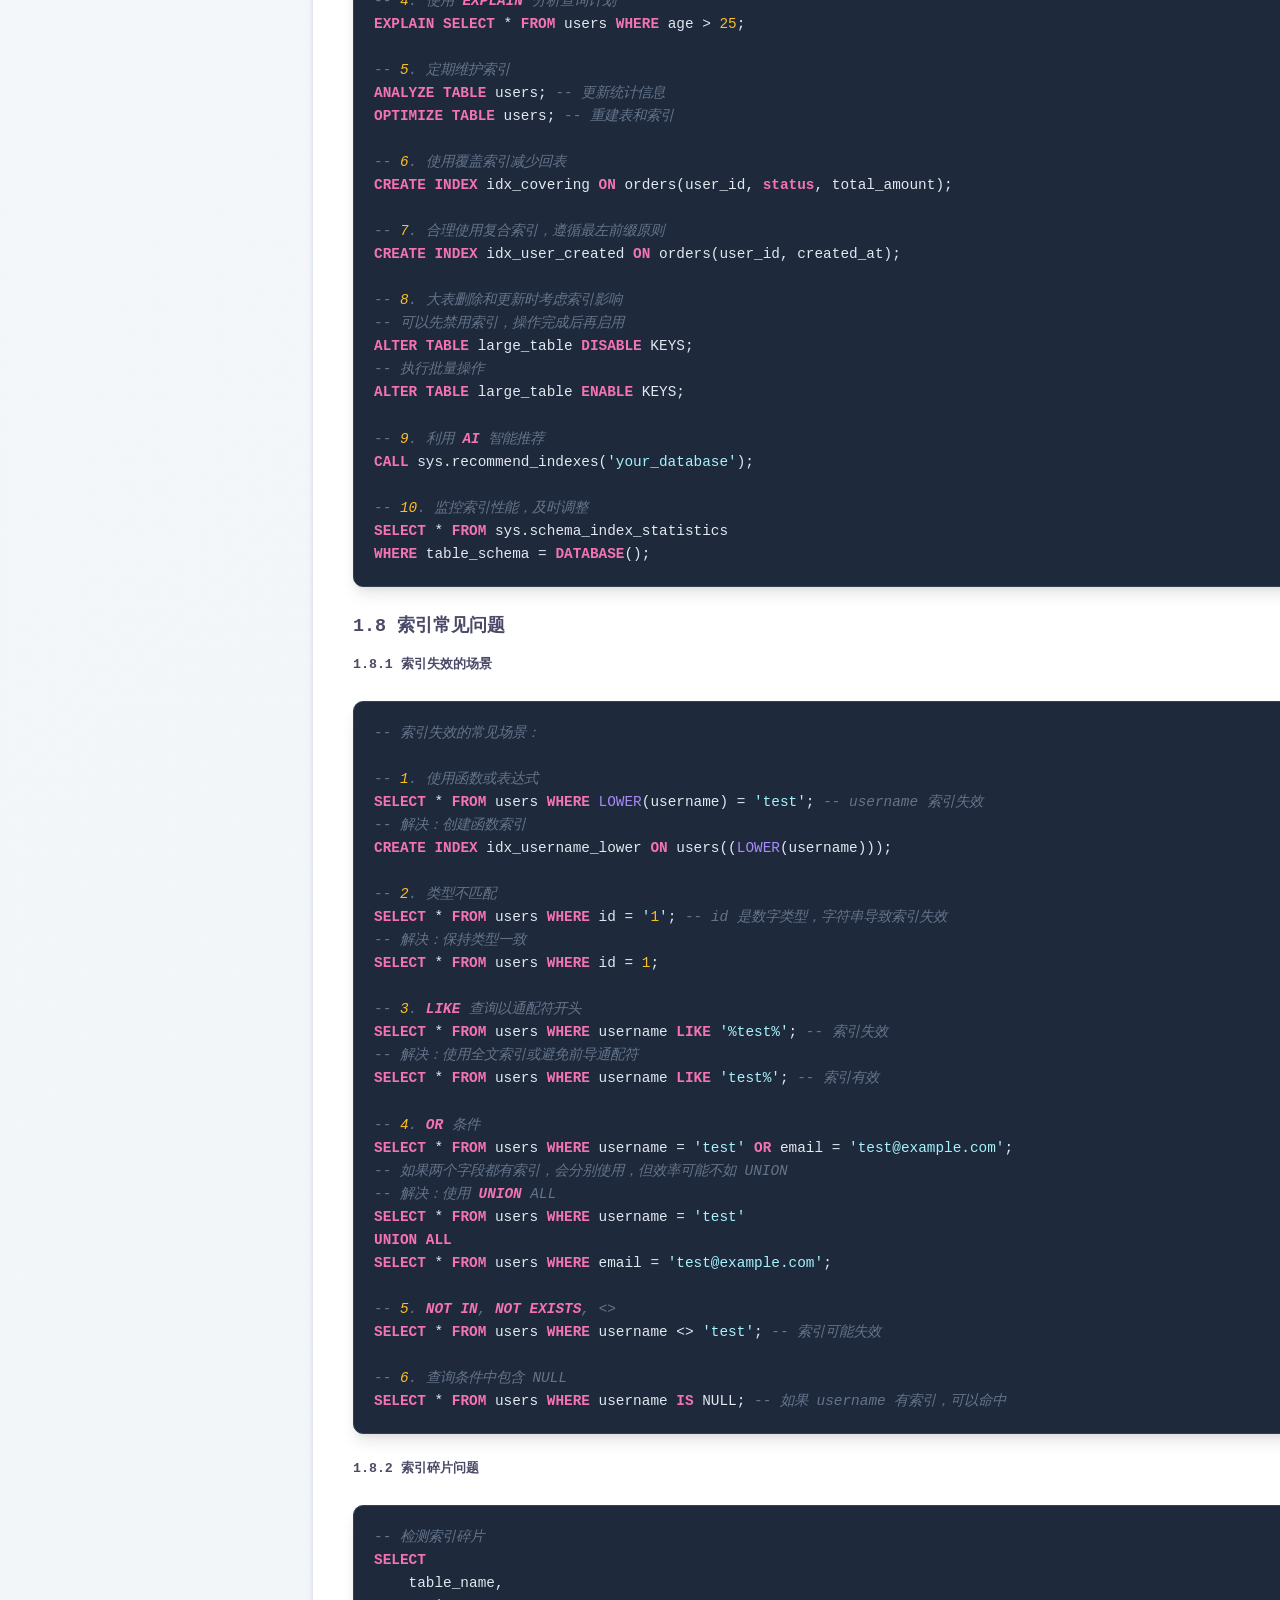
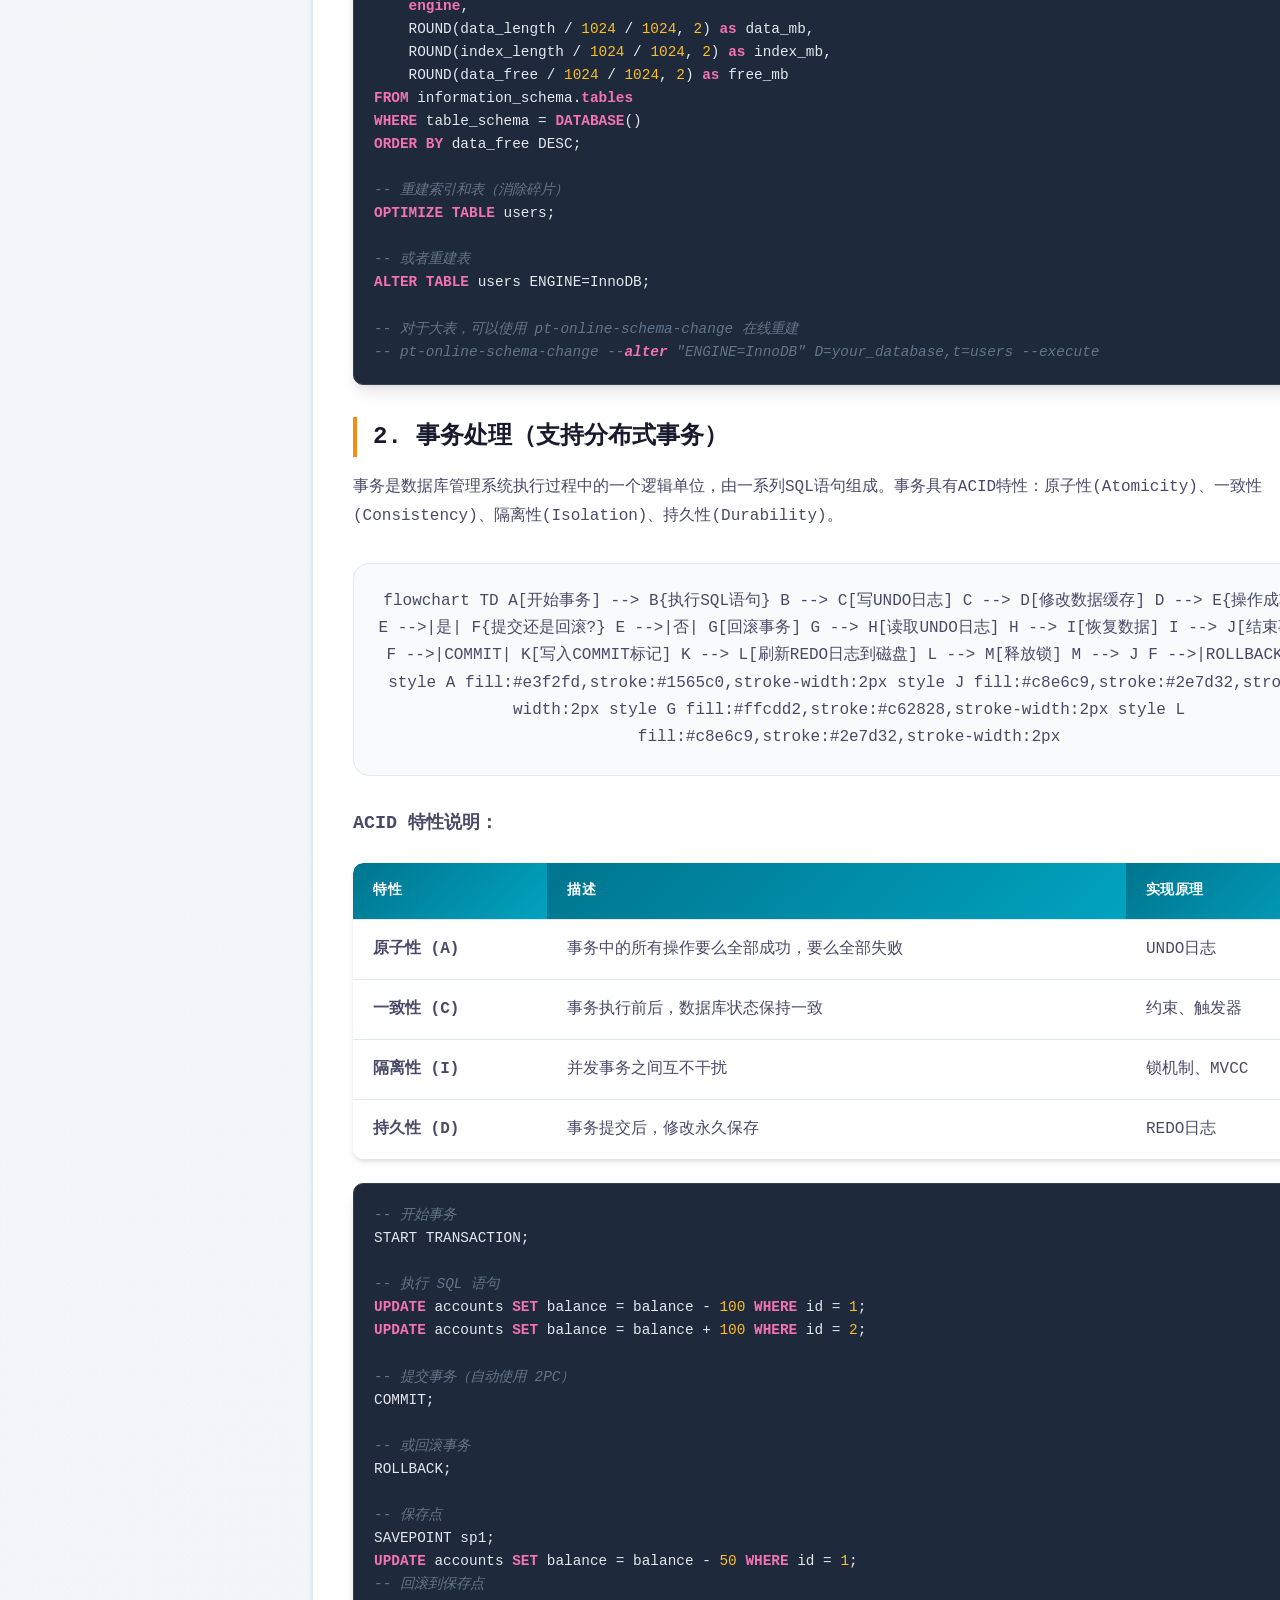
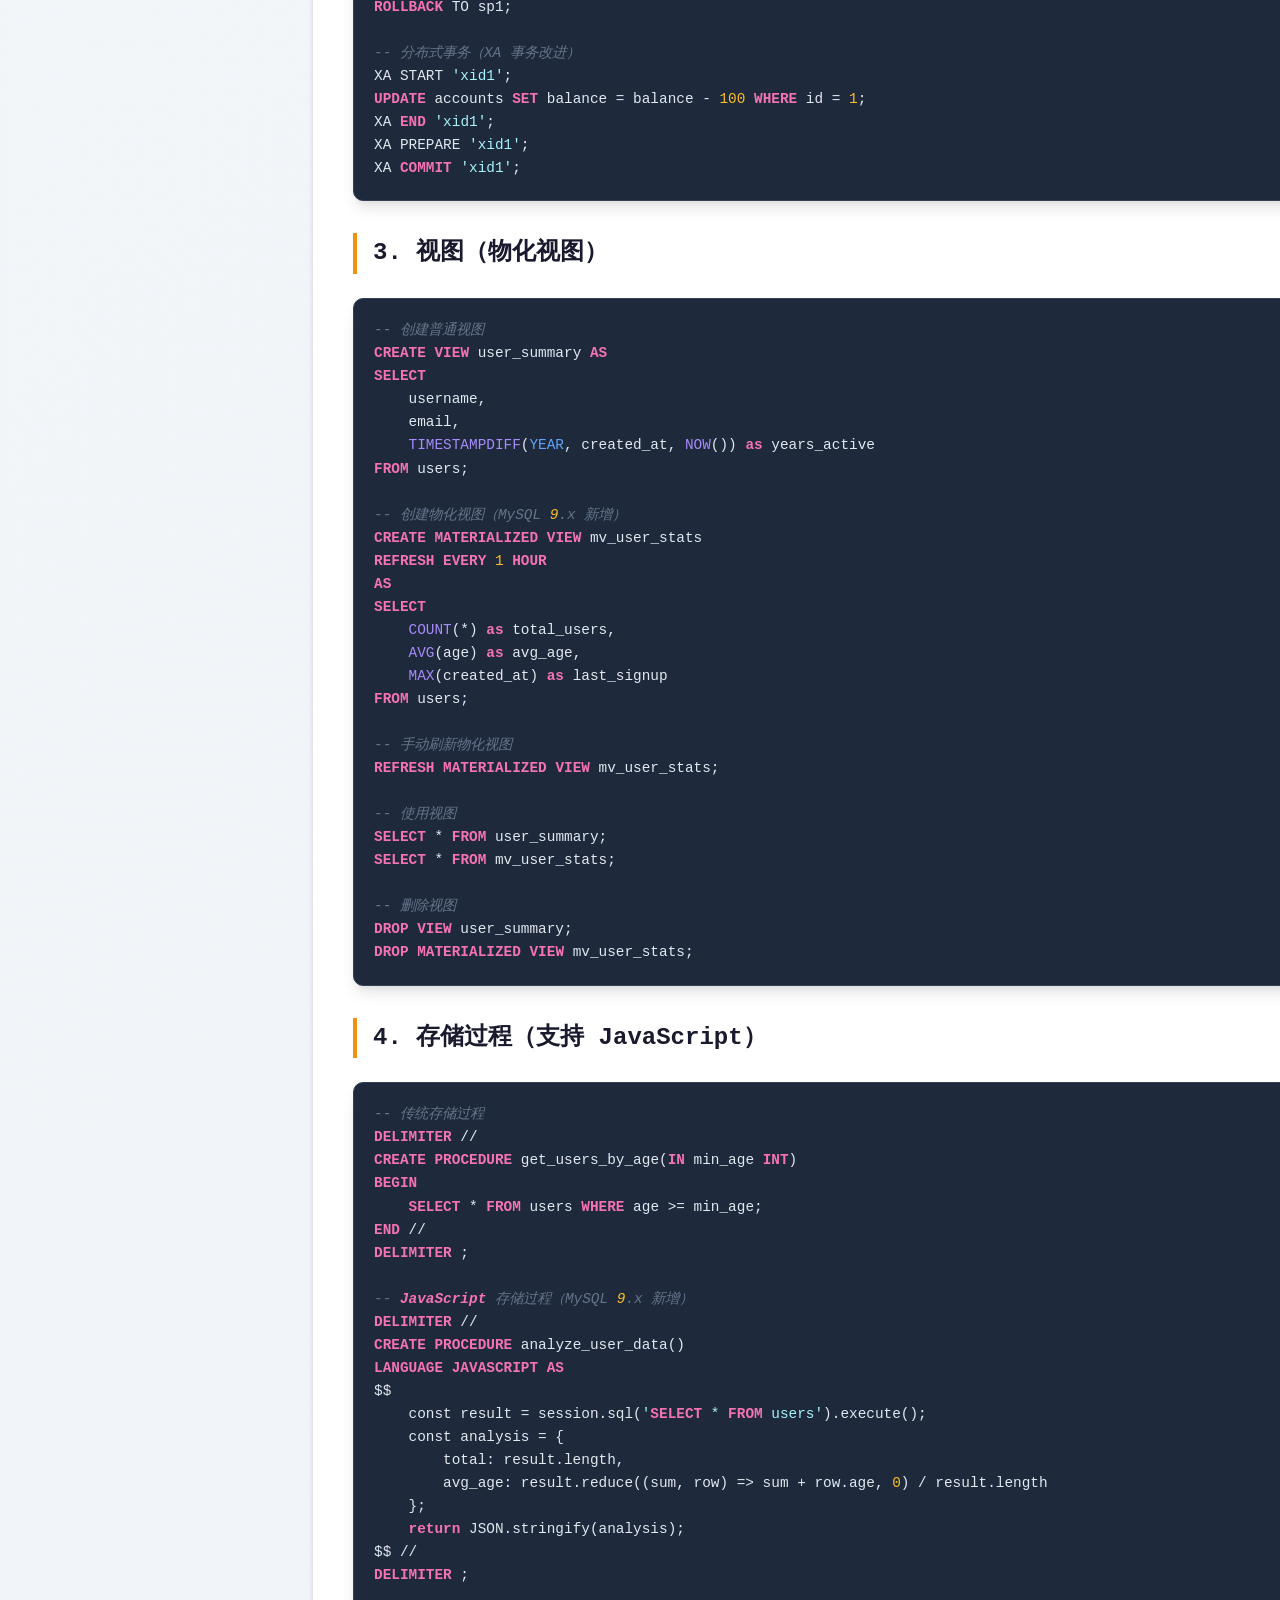
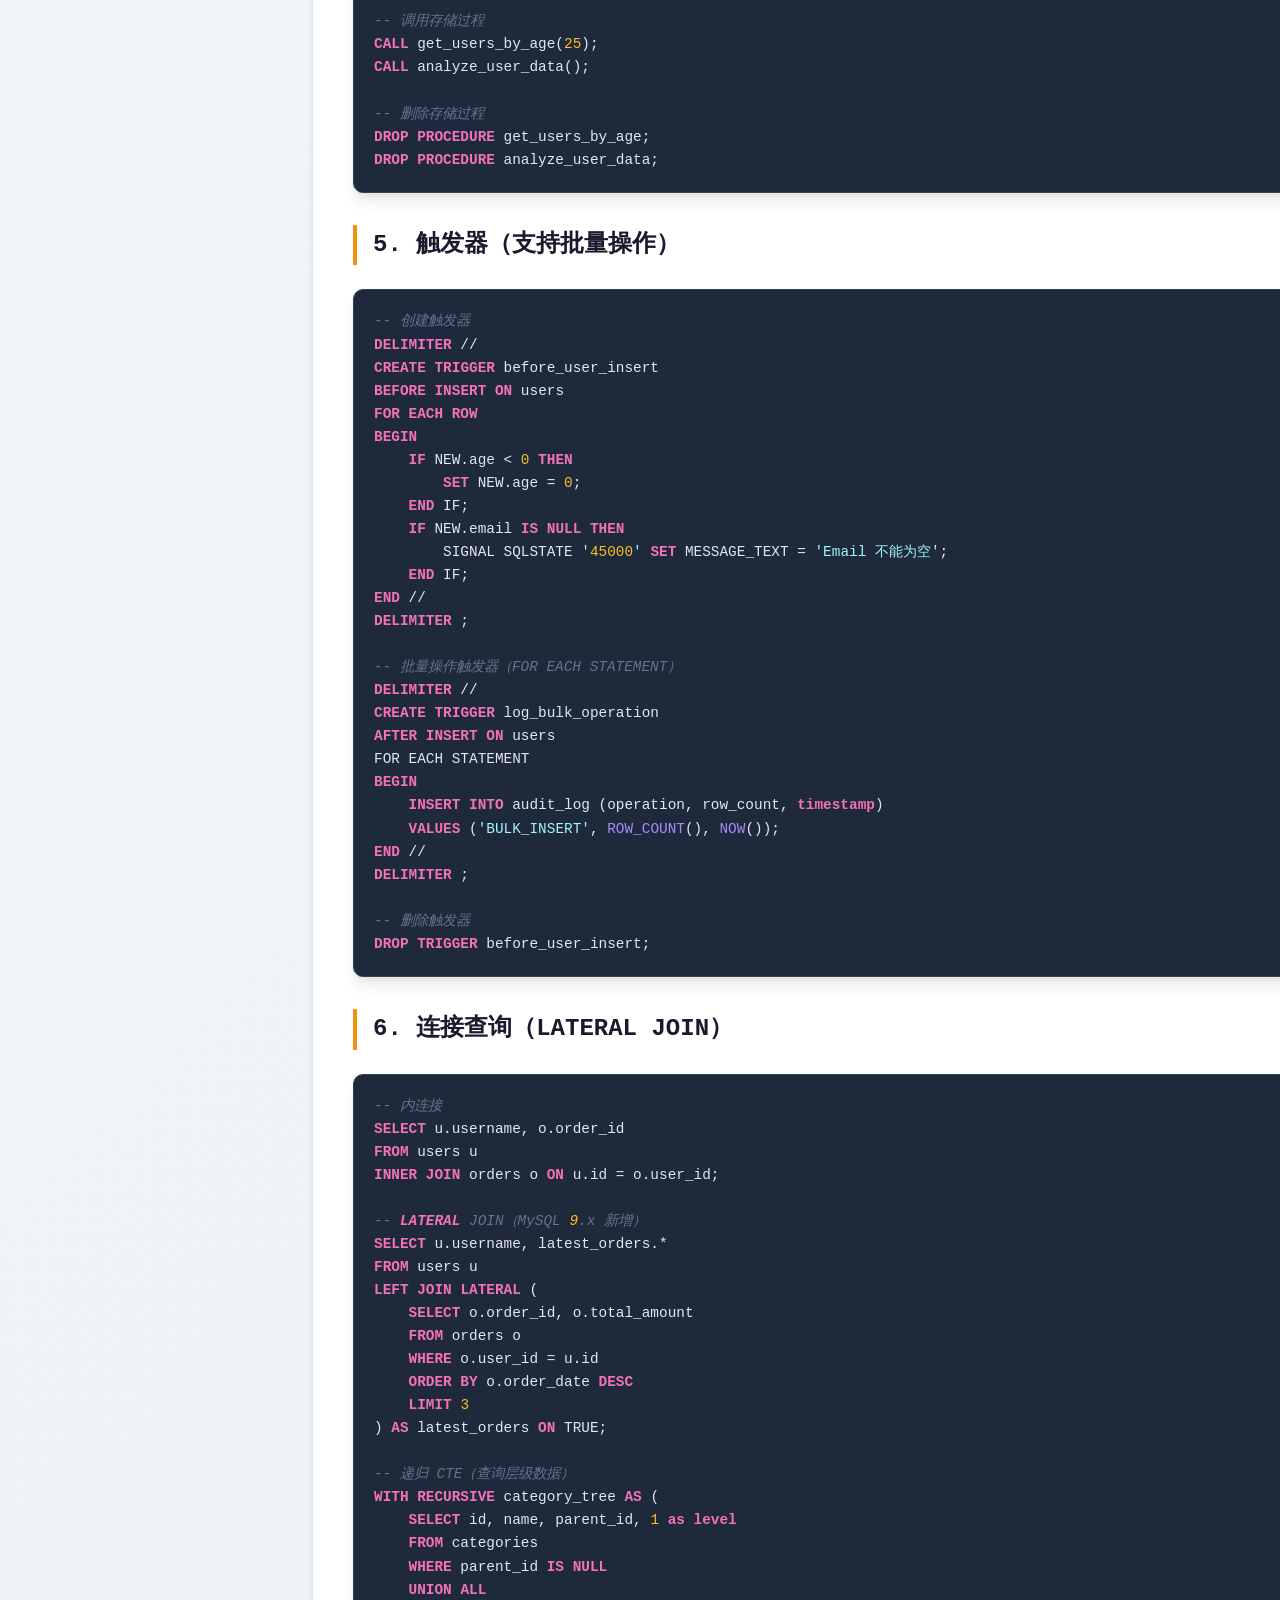
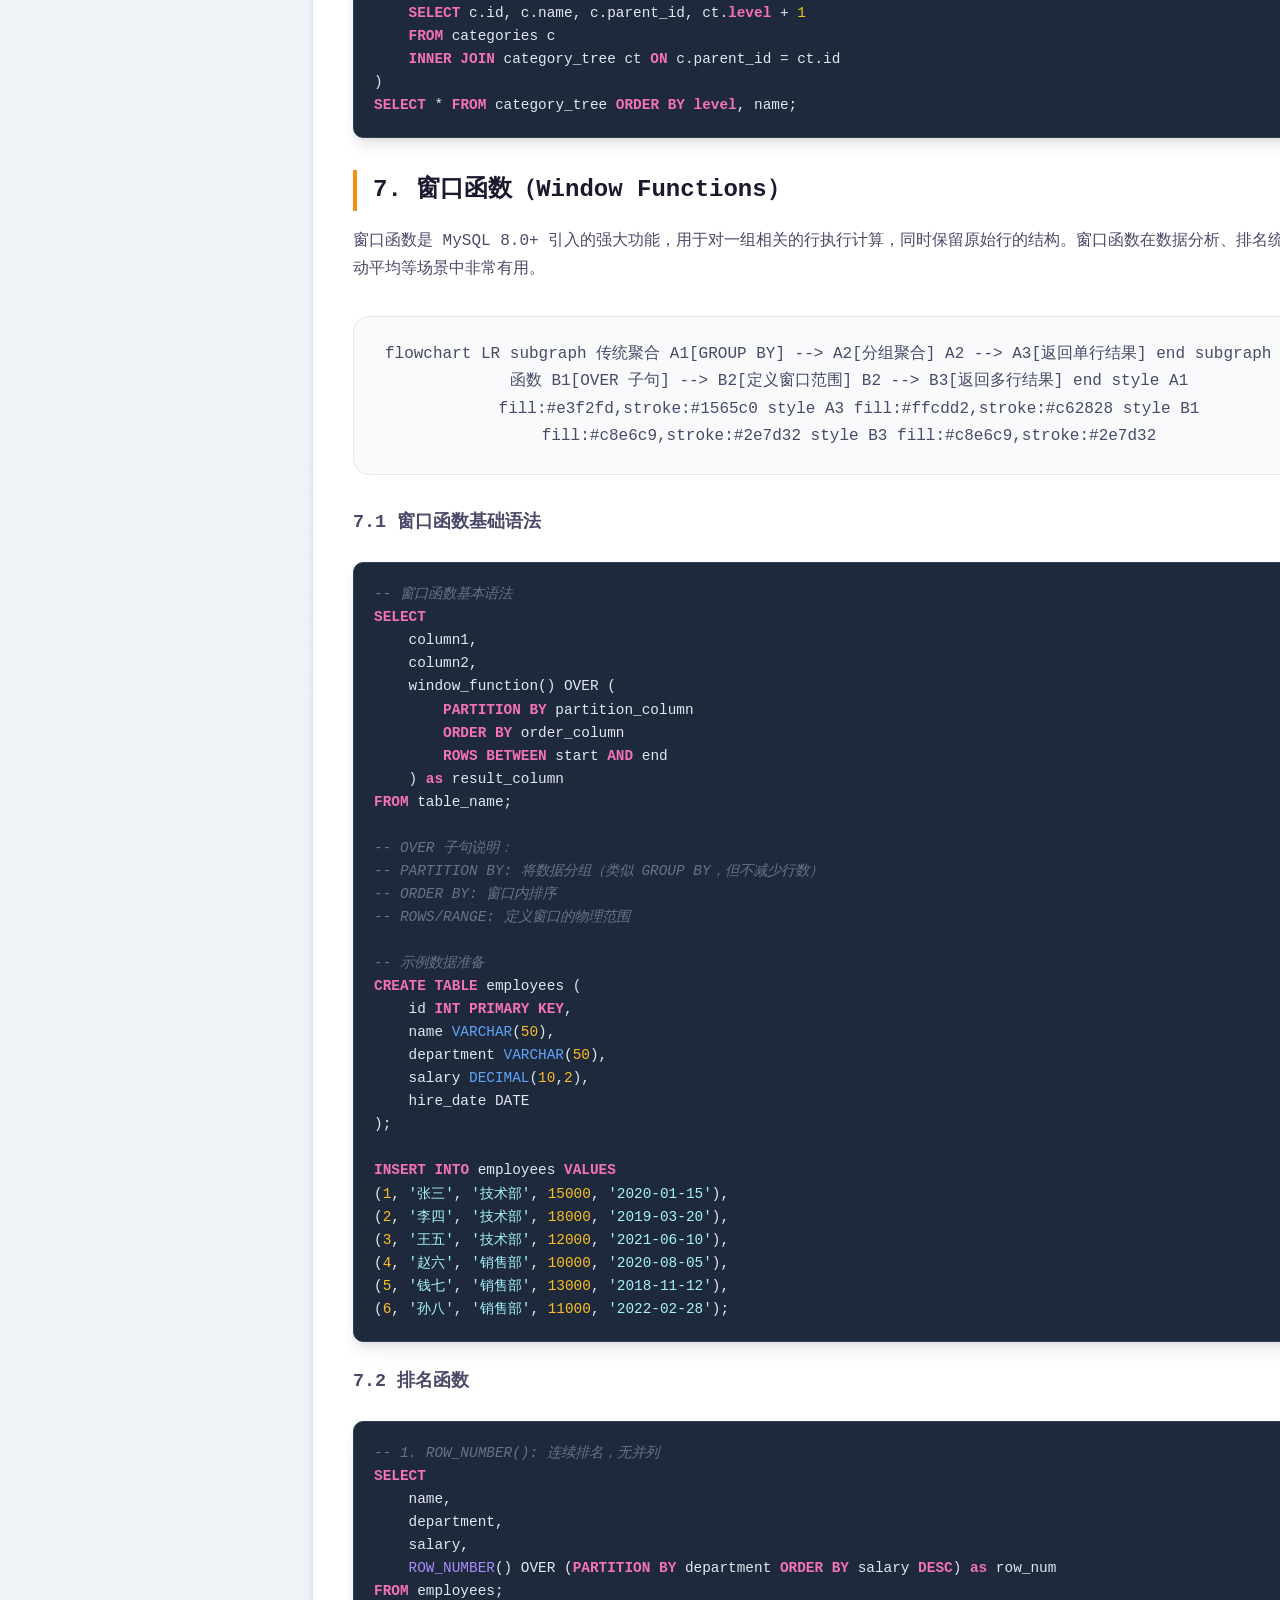
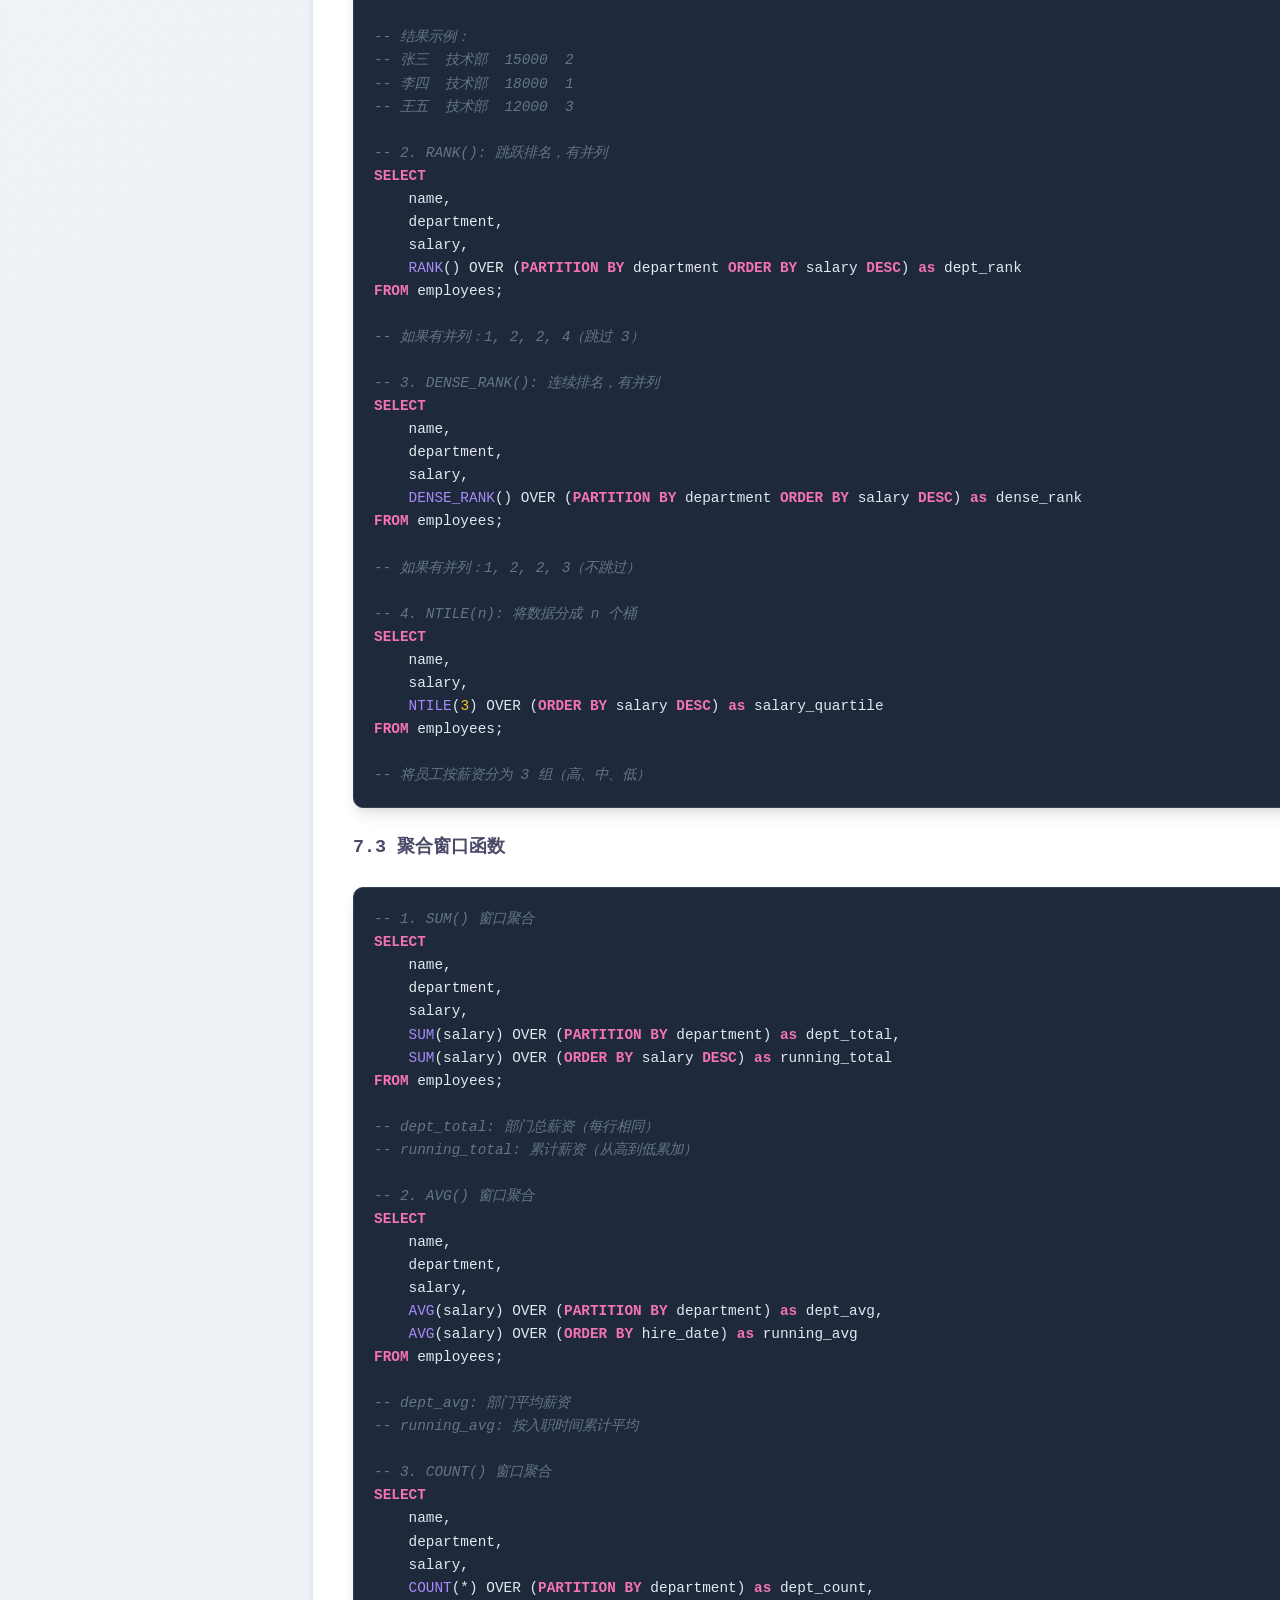
==== commit cfb011c8: "feat: 添加移动导航按钮" ====
--- a/chapters/advanced.html
+++ b/chapters/advanced.html
@@ -15,6 +15,11 @@
     </script>
 </head>
 <body>
+    <!-- 移动导航按钮 -->
+    <button class="menu-toggle" aria-label="切换菜单">
+        ☰ 菜单
+    </button>
+    <div class="menu-overlay"></div>
     <div class="layout">
         <aside class="sidebar">
             <div class="sidebar-header">
@@ -1757,5 +1762,6 @@
             </section>
         </main>
     </div>
+    <script src="../main.js"></script>
 </body>
 </html>
--- a/styles.css
+++ b/styles.css
@@ -1,533 +1,417 @@
+/* ========================================
+   MySQL 教程网站 - 现代化样式表
+   ======================================== */
+
+/* 基础重置 */
 * {
     margin: 0;
     padding: 0;
     box-sizing: border-box;
 }
 
+/* CSS 变量 - 主题色彩 */
 :root {
+    /* 主色调 - MySQL 蓝 */
     --primary-color: #00758f;
-    --secondary-color: #00a3bf;
+    --primary-dark: #005a6e;
+    --primary-light: #00a3bf;
+    
+    /* 强调色 - 活力橙 */
     --accent-color: #f29111;
-    --text-color: #333;
-    --bg-light: #f9fafb;
-    --bg-white: #ffffff;
-    --border-color: #e5e7eb;
-    --code-bg: #ffffff;
-    --code-text: #24292f;
-    --code-border: #d0d7de;
-    --sidebar-width: 260px;
-    --sidebar-bg: #ffffff;
-    --sidebar-hover: #f3f4f6;
-    --sidebar-active: #e0f2fe;
-}
-
-* {
-    margin: 0;
-    padding: 0;
-    box-sizing: border-box;
+    --accent-hover: #e07d00;
+    
+    /* 中性色 */
+    --text-primary: #1a1a2e;
+    --text-secondary: #4a4a68;
+    --text-muted: #6b7280;
+    
+    /* 背景色 */
+    --bg-primary: #ffffff;
+    --bg-secondary: #f8fafc;
+    --bg-tertiary: #f1f5f9;
+    
+    /* 边框色 */
+    --border-light: #e2e8f0;
+    --border-medium: #cbd5e1;
+    
+    /* 功能色 */
+    --success: #10b981;
+    --warning: #f59e0b;
+    --error: #ef4444;
+    --info: #3b82f6;
+    
+    /* 代码主题 */
+    --code-bg: #1e293b;
+    --code-text: #e2e8f0;
+    --code-comment: #64748b;
+    --code-keyword: #f472b6;
+    --code-string: #a5f3fc;
+    --code-number: #fbbf24;
+    --code-function: #a78bfa;
+    
+    /* 布局 */
+    --sidebar-width: 280px;
+    --header-height: 60px;
+    --max-content-width: 1200px;
+    
+    /* 阴影 */
+    --shadow-sm: 0 1px 2px 0 rgba(0, 0, 0, 0.05);
+    --shadow-md: 0 4px 6px -1px rgba(0, 0, 0, 0.1), 0 2px 4px -1px rgba(0, 0, 0, 0.06);
+    --shadow-lg: 0 10px 15px -3px rgba(0, 0, 0, 0.1), 0 4px 6px -2px rgba(0, 0, 0, 0.05);
+    --shadow-xl: 0 20px 25px -5px rgba(0, 0, 0, 0.1), 0 10px 10px -5px rgba(0, 0, 0, 0.04);
+    
+    /* 圆角 */
+    --radius-sm: 6px;
+    --radius-md: 10px;
+    --radius-lg: 16px;
+    --radius-xl: 24px;
+    
+    /* 过渡 */
+    --transition-fast: 150ms ease;
+    --transition-base: 250ms ease;
+    --transition-slow: 350ms ease;
+}
+
+/* 基础样式 */
+html {
+    scroll-behavior: smooth;
+    font-size: 16px;
 }
 
 body {
-    font-family: -apple-system, BlinkMacSystemFont, 'Segoe UI', Roboto, 'Helvetica Neue', Arial, sans-serif;
-    line-height: 1.6;
-    color: var(--text-color);
-    background-color: var(--bg-light);
-}
-
+    font-family: -apple-system, BlinkMacSystemFont, 'Segoe UI', 'Helvetica Neue', 'PingFang SC', 'Microsoft YaHei', Arial, sans-serif;
+    line-height: 1.7;
+    color: var(--text-primary);
+    background: linear-gradient(135deg, #f8fafc 0%, #e2e8f0 100%);
+    min-height: 100vh;
+}
+
+/* 布局 */
 .layout {
     display: flex;
     min-height: 100vh;
 }
 
+/* ========================================
+   侧边栏样式
+   ======================================== */
 .sidebar {
     width: var(--sidebar-width);
-    background: var(--sidebar-bg);
-    border-right: 1px solid var(--border-color);
+    background: linear-gradient(180deg, #ffffff 0%, #f8fafc 100%);
+    border-right: 1px solid var(--border-light);
     position: fixed;
     top: 0;
     left: 0;
     height: 100vh;
     overflow-y: auto;
-    z-index: 100;
+    z-index: 1000;
+    transition: transform var(--transition-base);
+}
+
+.sidebar::-webkit-scrollbar {
+    width: 6px;
+}
+
+.sidebar::-webkit-scrollbar-track {
+    background: transparent;
+}
+
+.sidebar::-webkit-scrollbar-thumb {
+    background: var(--border-medium);
+    border-radius: 3px;
 }
 
 .sidebar-header {
-    background: linear-gradient(135deg, var(--primary-color), var(--secondary-color));
+    background: linear-gradient(135deg, var(--primary-color) 0%, var(--primary-light) 100%);
     color: white;
-    padding: 1.5rem 1rem;
+    padding: 2rem 1.5rem;
     text-align: center;
+    position: relative;
+    overflow: hidden;
+}
+
+.sidebar-header::before {
+    content: '';
+    position: absolute;
+    top: -50%;
+    left: -50%;
+    width: 200%;
+    height: 200%;
+    background: radial-gradient(circle, rgba(255,255,255,0.1) 0%, transparent 70%);
+    animation: pulse 4s ease-in-out infinite;
+}
+
+@keyframes pulse {
+    0%, 100% { transform: scale(1); }
+    50% { transform: scale(1.1); }
 }
 
 .sidebar-header h1 {
-    font-size: 1.3rem;
-    font-weight: 600;
-}
-
+    font-size: 1.5rem;
+    font-weight: 700;
+    position: relative;
+    z-index: 1;
+    letter-spacing: 1px;
+    text-shadow: 0 2px 4px rgba(0,0,0,0.1);
+}
+
+.sidebar-header h1 a {
+    color: inherit;
+    text-decoration: none;
+}
+
+/* 导航菜单 */
 .tree-nav {
-    padding: 1rem 0;
+    padding: 1.5rem 0;
 }
 
 .tree {
     list-style: none;
 }
 
+.tree > li {
+    margin: 0;
+}
+
 .tree > li > a {
-    display: block;
-    padding: 0.75rem 1.5rem;
-    color: var(--text-color);
+    display: flex;
+    align-items: center;
+    padding: 1rem 1.5rem;
+    color: var(--text-secondary);
     text-decoration: none;
     font-weight: 500;
-    border-left: 3px solid transparent;
-    transition: all 0.2s ease;
+    font-size: 0.95rem;
+    border-left: 4px solid transparent;
+    transition: all var(--transition-fast);
+    position: relative;
+}
+
+.tree > li > a::before {
+    content: '📄';
+    margin-right: 0.75rem;
+    font-size: 1rem;
+    opacity: 0.7;
+    transition: transform var(--transition-fast);
 }
 
 .tree > li > a:hover {
-    background: var(--sidebar-hover);
-    border-left-color: var(--secondary-color);
-}
-
+    background: linear-gradient(90deg, rgba(0, 117, 143, 0.08) 0%, transparent 100%);
+    border-left-color: var(--primary-light);
+    color: var(--primary-color);
+    padding-left: 1.75rem;
+}
+
+.tree > li > a:hover::before {
+    transform: scale(1.1);
+}
+
+.tree > li.current > a,
 .tree > li > a.active {
-    background: var(--sidebar-active);
+    background: linear-gradient(90deg, rgba(0, 117, 143, 0.15) 0%, rgba(0, 163, 191, 0.05) 100%);
     border-left-color: var(--primary-color);
     color: var(--primary-color);
-}
-
+    font-weight: 600;
+}
+
+.tree > li.current > a::before {
+    content: '📖';
+}
+
+/* ========================================
+   主内容区域
+   ======================================== */
 .main-content {
     flex: 1;
     margin-left: var(--sidebar-width);
-    padding: 2rem;
-    max-width: calc(100% - var(--sidebar-width));
-}
-
-.container {
-    max-width: 1000px;
-    margin: 0 auto;
-    padding: 0 20px;
-}
-
-/* Main Content */
-main {
     padding: 0;
-}
-
-body {
-    font-family: -apple-system, BlinkMacSystemFont, 'Segoe UI', Roboto, 'Helvetica Neue', Arial, sans-serif;
-    line-height: 1.6;
-    color: var(--text-color);
-    background-color: var(--bg-light);
-}
-
-.container {
-    max-width: 1200px;
-    margin: 0 auto;
-    padding: 0 20px;
-}
-
-/* Main Content */
-main {
-    padding: 0;
-}
-
+    min-height: 100vh;
+}
+
+/* 章节容器 */
 .section {
-    background: var(--bg-white);
-    border-radius: 8px;
-    padding: 2rem;
-    margin-bottom: 2rem;
-    box-shadow: 0 1px 3px rgba(0, 0, 0, 0.1);
+    background: var(--bg-primary);
+    margin: 2rem;
+    padding: 2.5rem;
+    border-radius: var(--radius-lg);
+    box-shadow: var(--shadow-md);
+    border: 1px solid var(--border-light);
 }
 
 .section h2 {
     color: var(--primary-color);
+    font-size: 2rem;
+    font-weight: 700;
     margin-bottom: 1.5rem;
-    padding-bottom: 0.5rem;
-    border-bottom: 2px solid var(--border-color);
+    padding-bottom: 1rem;
+    border-bottom: 3px solid var(--primary-light);
+    position: relative;
+}
+
+.section h2::after {
+    content: '';
+    position: absolute;
+    bottom: -3px;
+    left: 0;
+    width: 60px;
+    height: 3px;
+    background: var(--accent-color);
 }
 
 .section h3 {
-    color: var(--secondary-color);
+    color: var(--text-primary);
+    font-size: 1.5rem;
+    font-weight: 600;
     margin-top: 2rem;
     margin-bottom: 1rem;
+    padding-left: 1rem;
+    border-left: 4px solid var(--accent-color);
+}
+
+.section h4 {
+    color: var(--text-secondary);
+    font-size: 1.15rem;
+    font-weight: 600;
+    margin-top: 1.5rem;
+    margin-bottom: 0.75rem;
 }
 
 .section p {
     margin-bottom: 1rem;
-}
-
-/* Feature Grid */
+    color: var(--text-secondary);
+    line-height: 1.8;
+}
+
+.section ul, .section ol {
+    margin: 1rem 0;
+    padding-left: 2rem;
+    color: var(--text-secondary);
+}
+
+.section li {
+    margin: 0.5rem 0;
+}
+
+/* ========================================
+   特性卡片网格
+   ======================================== */
 .feature-grid {
     display: grid;
-    grid-template-columns: repeat(auto-fit, minmax(250px, 1fr));
+    grid-template-columns: repeat(auto-fit, minmax(280px, 1fr));
     gap: 1.5rem;
-    margin-top: 1.5rem;
+    margin-top: 2rem;
 }
 
 .feature-card {
-    background: var(--bg-light);
-    padding: 1.5rem;
-    border-radius: 8px;
-    border-left: 4px solid var(--secondary-color);
-    box-shadow: 0 1px 3px rgba(0, 0, 0, 0.1);
+    background: linear-gradient(135deg, #ffffff 0%, #f8fafc 100%);
+    padding: 1.75rem;
+    border-radius: var(--radius-lg);
+    border: 1px solid var(--border-light);
+    border-top: 4px solid var(--primary-light);
+    box-shadow: var(--shadow-sm);
+    transition: all var(--transition-base);
+    position: relative;
+    overflow: hidden;
+}
+
+.feature-card::before {
+    content: '';
+    position: absolute;
+    top: 0;
+    left: 0;
+    right: 0;
+    bottom: 0;
+    background: linear-gradient(135deg, rgba(0, 117, 143, 0.03) 0%, transparent 100%);
+    opacity: 0;
+    transition: opacity var(--transition-base);
 }
 
 .feature-card:hover {
-    box-shadow: 0 4px 6px rgba(0, 0, 0, 0.1);
+    transform: translateY(-4px);
+    box-shadow: var(--shadow-xl);
+    border-color: var(--primary-light);
+}
+
+.feature-card:hover::before {
+    opacity: 1;
 }
 
 .feature-card h3 {
     margin-top: 0;
-    color: var(--primary-color);
-}
-
-/* Tabs */
-.tabs {
-    margin-top: 1.5rem;
-}
-
-.tab-buttons {
+    margin-bottom: 0.75rem;
+    font-size: 1.2rem;
     display: flex;
+    align-items: center;
     gap: 0.5rem;
-    margin-bottom: 1rem;
-    flex-wrap: wrap;
-}
-
-.tab-button {
-    padding: 0.75rem 1.5rem;
-    background: var(--bg-light);
-    border: 2px solid var(--border-color);
-    border-radius: 4px;
-    font-size: 1rem;
-    font-weight: 500;
-    color: var(--primary-color);
-}
-
-.tab-button:hover {
-    background: var(--border-color);
-}
-
-.tab-content {
-    display: block;
-    background: var(--code-bg);
-    border: 1px solid var(--code-border);
-    padding: 0;
-    border-radius: 4px;
-    overflow-x: auto;
-    margin-bottom: 1.5rem;
-}
-
-.tab-content pre {
-    padding: 1rem;
-    margin: 0;
-    white-space: pre-wrap;
-    word-wrap: break-word;
-    background: transparent;
-    color: var(--code-text);
-    font-family: 'Courier New', Courier, monospace;
+}
+
+.feature-card p {
+    color: var(--text-muted);
     font-size: 0.95rem;
-    line-height: 1.6;
-    border-radius: 4px;
-}
-
+    margin-bottom: 0;
+}
+
+/* ========================================
+   代码块样式
+   ======================================== */
 .code-block {
     background: var(--code-bg);
-    border: 1px solid var(--code-border);
-    padding: 1.5rem;
-    border-radius: 4px;
-    margin: 1rem 0;
+    border-radius: var(--radius-md);
+    margin: 1.5rem 0;
+    overflow: hidden;
+    box-shadow: var(--shadow-lg);
+    border: 1px solid #334155;
+}
+
+.code-block pre {
+    padding: 1.25rem;
     overflow-x: auto;
-}
-
-.code-block pre {
+    font-size: 0.9rem;
+    line-height: 1.6;
+}
+
+.code-block code {
+    font-family: 'JetBrains Mono', 'Fira Code', 'Courier New', monospace;
     color: var(--code-text);
-    font-family: 'Courier New', Courier, monospace;
-    line-height: 1.5;
-    margin: 0;
-    overflow-x: auto;
-}
-
-.code-block code {
-    font-size: 0.95rem;
-    color: var(--code-text);
-}
-
-/* Practice Projects */
-.practice-project {
-    background: var(--bg-light);
-    padding: 1.5rem;
-    border-radius: 8px;
-    margin-bottom: 1.5rem;
-}
-
-.practice-project h3 {
-    margin-top: 0;
-    color: var(--primary-color);
-}
-
-details {
-    margin-top: 1rem;
-}
-
-details summary {
-    cursor: pointer;
-    color: var(--secondary-color);
-    font-weight: 500;
-    padding: 0.5rem;
-    background: var(--bg-white);
-    border-radius: 4px;
-    transition: background 0.3s;
-}
-
-details summary:hover {
-    background: var(--border-color);
-}
-
-details[open] summary {
-    border-bottom-left-radius: 0;
-    border-bottom-right-radius: 0;
-}
-
-/* Tips List */
-.tips-list {
-    display: grid;
-    gap: 1.5rem;
-}
-
-.tip-item {
-    background: linear-gradient(135deg, #667eea 0%, #764ba2 100%);
-    color: white;
-    padding: 1.5rem;
-    border-radius: 8px;
-    box-shadow: 0 4px 6px rgba(0, 0, 0, 0.1);
-}
-
-.tip-item h3 {
-    margin-top: 0;
-    margin-bottom: 0.5rem;
-}
-
-/* Responsive Design */
-@media (max-width: 768px) {
-    .sidebar {
-        width: 100%;
-        height: auto;
-        position: relative;
-    }
-
-    .layout {
-        flex-direction: column;
-    }
-
-    .main-content {
-        margin-left: 0;
-        max-width: 100%;
-        padding: 1rem;
-    }
-
-    .section {
-        padding: 1.5rem;
-    }
-
-    .feature-grid {
-        grid-template-columns: 1fr;
-    }
-
-    .tab-buttons {
-        flex-wrap: wrap;
-    }
-}
-
-/* Smooth Scrolling */
-html {
-    scroll-behavior: smooth;
-}
-
-/* Code Styles */
-code {
-    font-family: 'Courier New', Courier, monospace;
-    background: #f6f8fa;
-    padding: 2px 4px;
-    border-radius: 3px;
-    font-size: 0.9em;
-}
-
-pre code {
-    background: transparent;
-    padding: 0;
-    color: inherit;
-}
-
-/* GitHub Light+ SQL Syntax Highlighting */
-.code-block .kwd, .tab-content .kwd {
-    color: #cf222e;
-    font-weight: 600;
-}
-
-.code-block .str, .tab-content .str {
-    color: #0a3069;
-}
-
-.code-block .com, .tab-content .com {
-    color: #6e7781;
-    font-style: italic;
-}
-
-.code-block .num, .tab-content .num {
-    color: #0550ae;
-}
-
-.code-block .func, .tab-content .func {
-    color: #8250df;
-}
-
-.code-block .type, .tab-content .type {
-    color: #953800;
-}
-
-/* GitHub Light+ Shell Syntax Highlighting */
-.code-block code.sh .cmd, .tab-content code.sh .cmd {
-    color: #cf222e;
-    font-weight: 600;
-}
-
-.code-block code.sh .str, .tab-content code.sh .str {
-    color: #0a3069;
-}
-
-.code-block code.sh .com, .tab-content code.sh .com {
-    color: #6e7781;
-    font-style: italic;
-}
-
-.code-block code.sh .var, .tab-content code.sh .var {
-    color: #953800;
-}
-
-.code-block code.sh .path, .tab-content code.sh .path {
-    color: #0550ae;
-}
-
-.code-block code.sh .num, .tab-content code.sh .num {
-    color: #0550ae;
-}
-
-.code-block {
-    position: relative;
-    padding-top: 2rem;
-}
-
-.code-actions {
-    position: absolute;
-    top: 0.5rem;
-    right: 0.5rem;
-    z-index: 10;
-}
-
-.copy-btn {
-    background: var(--bg-light);
-    border: 1px solid var(--border-color);
-    border-radius: 4px;
-    padding: 0.3rem 0.6rem;
-    font-size: 0.8rem;
-    cursor: pointer;
-    transition: all 0.2s;
-    color: var(--text-color);
-}
-
-.copy-btn:hover {
-    background: var(--border-color);
-}
-
-details {
-    margin-top: 1rem;
-}
-
-details summary {
-    cursor: pointer;
-    color: var(--secondary-color);
-    font-weight: 600;
-    padding: 0.75rem 1rem;
-    background: var(--bg-light);
-    border-radius: 4px;
-    transition: background 0.2s;
-    list-style: none;
-}
-
-details summary::-webkit-details-marker {
-    display: none;
-}
-
-details summary::before {
-    content: '▶';
-    display: inline-block;
-    margin-right: 0.5rem;
-    font-size: 0.8rem;
-    transition: transform 0.2s;
-}
-
-details[open] summary::before {
-    transform: rotate(90deg);
-}
-
-details summary:hover {
-    background: var(--border-color);
-}
-
-details.long-content > summary {
-    background: linear-gradient(135deg, var(--primary-color), var(--secondary-color));
-    color: white;
-    padding: 0.75rem 1rem;
-    border-radius: 4px;
-    font-weight: 600;
-    margin-bottom: 0;
-}
-
-details.long-content > summary:hover {
-    opacity: 0.9;
-}
-
-details.long-content > summary::before {
-    color: white;
-}
-
-details.long-content[open] > summary {
-    border-bottom-left-radius: 0;
-    border-bottom-right-radius: 0;
-    margin-bottom: 1rem;
-}
-
-details.long-content > div {
-    padding: 0.5rem;
-}
-
-details.long-content .collapsible-content > *:first-child {
-    margin-top: 0;
-}
-
+}
+
+/* SQL 语法高亮 */
+.code-block .kwd { color: var(--code-keyword); font-weight: 600; }
+.code-block .str { color: var(--code-string); }
+.code-block .com { color: var(--code-comment); font-style: italic; }
+.code-block .num { color: var(--code-number); }
+.code-block .func { color: var(--code-function); }
+.code-block .type { color: #60a5fa; }
+
+/* ========================================
+   表格样式
+   ======================================== */
 .comparison-table {
     margin: 1.5rem 0;
-    overflow-x: auto;
+    border-radius: var(--radius-md);
+    overflow: hidden;
+    box-shadow: var(--shadow-md);
 }
 
 .comparison-table table {
     width: 100%;
     border-collapse: collapse;
-    font-size: 0.95rem;
-    background: var(--bg-white);
-    border-radius: 8px;
-    overflow: hidden;
-    box-shadow: 0 1px 3px rgba(0, 0, 0, 0.1);
+    background: var(--bg-primary);
 }
 
 .comparison-table th,
 .comparison-table td {
-    padding: 12px 16px;
+    padding: 1rem 1.25rem;
     text-align: left;
-    border-bottom: 1px solid var(--border-color);
+    border-bottom: 1px solid var(--border-light);
 }
 
 .comparison-table th {
-    background: linear-gradient(135deg, var(--primary-color), var(--secondary-color));
+    background: linear-gradient(135deg, var(--primary-color) 0%, var(--primary-light) 100%);
     color: white;
     font-weight: 600;
+    text-transform: uppercase;
+    font-size: 0.85rem;
+    letter-spacing: 0.5px;
 }
 
 .comparison-table tr:last-child td {
@@ -535,15 +419,18 @@
 }
 
 .comparison-table tr:hover {
-    background: var(--bg-light);
-}
-
+    background: var(--bg-secondary);
+}
+
+/* ========================================
+   Mermaid 图表容器
+   ======================================== */
 .mermaid {
-    margin: 1.5rem 0;
-    padding: 1rem;
-    background: var(--bg-white);
-    border-radius: 8px;
-    box-shadow: 0 1px 3px rgba(0, 0, 0, 0.1);
+    margin: 2rem 0;
+    padding: 1.5rem;
+    background: var(--bg-secondary);
+    border-radius: var(--radius-lg);
+    border: 1px solid var(--border-light);
     text-align: center;
 }
 
@@ -552,3 +439,370 @@
     height: auto;
 }
 
+/* ========================================
+   图注样式
+   ======================================== */
+.figure-caption {
+    background: var(--bg-secondary);
+    padding: 1rem 1.25rem;
+    border-radius: var(--radius-md);
+    margin: 1rem 0;
+    border-left: 4px solid var(--info);
+}
+
+.figure-caption strong {
+    color: var(--primary-color);
+    display: block;
+    margin-bottom: 0.5rem;
+}
+
+.figure-caption ul {
+    list-style: none;
+    padding-left: 0;
+    margin: 0;
+}
+
+.figure-caption li {
+    display: flex;
+    align-items: center;
+    gap: 0.5rem;
+    margin: 0.35rem 0;
+    color: var(--text-secondary);
+    font-size: 0.9rem;
+}
+
+.color-dot {
+    width: 16px;
+    height: 16px;
+    border-radius: 50%;
+    display: inline-block;
+    flex-shrink: 0;
+}
+
+.line-sample {
+    font-size: 1.2rem;
+    color: var(--primary-color);
+}
+
+/* ========================================
+   Details/Summary 样式
+   ======================================== */
+details {
+    margin: 1rem 0;
+    border-radius: var(--radius-md);
+    overflow: hidden;
+    border: 1px solid var(--border-light);
+}
+
+details summary {
+    cursor: pointer;
+    padding: 1rem 1.25rem;
+    background: linear-gradient(90deg, var(--bg-secondary) 0%, var(--bg-tertiary) 100%);
+    font-weight: 600;
+    color: var(--primary-color);
+    list-style: none;
+    display: flex;
+    align-items: center;
+    justify-content: space-between;
+    transition: background var(--transition-fast);
+}
+
+details summary:hover {
+    background: linear-gradient(90deg, var(--bg-tertiary) 0%, var(--border-light) 100%);
+}
+
+details summary::after {
+    content: '+';
+    font-size: 1.5rem;
+    font-weight: 300;
+    transition: transform var(--transition-fast);
+}
+
+details[open] summary::after {
+    transform: rotate(45deg);
+}
+
+details[open] summary {
+    border-bottom: 1px solid var(--border-light);
+}
+
+details > div {
+    padding: 1.25rem;
+    background: var(--bg-primary);
+}
+
+/* ========================================
+   响应式设计
+   ======================================== */
+
+/* 移动导航按钮 */
+.menu-toggle {
+    display: none;
+    position: fixed;
+    top: 1rem;
+    left: 1rem;
+    z-index: 1001;
+    background: var(--primary-color);
+    color: white;
+    border: none;
+    padding: 0.75rem 1rem;
+    border-radius: var(--radius-md);
+    cursor: pointer;
+    font-size: 1.25rem;
+    box-shadow: var(--shadow-md);
+    transition: all var(--transition-fast);
+}
+
+.menu-toggle:hover {
+    background: var(--primary-dark);
+    transform: scale(1.05);
+}
+
+.menu-overlay {
+    display: none;
+    position: fixed;
+    top: 0;
+    left: 0;
+    right: 0;
+    bottom: 0;
+    background: rgba(0, 0, 0, 0.5);
+    z-index: 999;
+    opacity: 0;
+    transition: opacity var(--transition-base);
+}
+
+.menu-overlay.active {
+    opacity: 1;
+}
+
+@media (max-width: 1024px) {
+    .menu-toggle {
+        display: flex;
+        align-items: center;
+        gap: 0.5rem;
+    }
+    
+    .main-content {
+        margin-left: 0;
+    }
+    
+    .sidebar {
+        transform: translateX(-100%);
+        box-shadow: var(--shadow-xl);
+    }
+    
+    .sidebar.active {
+        transform: translateX(0);
+    }
+    
+    .section {
+        margin: 1rem;
+    }
+}
+
+@media (max-width: 768px) {
+    .section {
+        padding: 1.5rem;
+    }
+    
+    .section h2 {
+        font-size: 1.5rem;
+    }
+    
+    .section h3 {
+        font-size: 1.25rem;
+    }
+    
+    .feature-grid {
+        grid-template-columns: 1fr;
+    }
+    
+    .comparison-table {
+        overflow-x: auto;
+    }
+    
+    .comparison-table table {
+        min-width: 600px;
+    }
+    
+    .hero-banner h1 {
+        font-size: 2rem;
+    }
+    
+    .hero-subtitle {
+        font-size: 1rem;
+    }
+    
+    .stats-grid {
+        grid-template-columns: repeat(2, 1fr);
+    }
+    
+    .path-item {
+        flex-direction: column;
+        align-items: center;
+        text-align: center;
+    }
+    
+    .step {
+        flex-direction: column;
+        align-items: center;
+        text-align: center;
+    }
+    
+    .project-grid {
+        grid-template-columns: 1fr;
+    }
+}
+
+@media (max-width: 480px) {
+    .hero-banner {
+        padding: 2rem 1rem;
+    }
+    
+    .hero-banner h1 {
+        font-size: 1.5rem;
+    }
+    
+    .hero-actions {
+        flex-direction: column;
+        align-items: center;
+    }
+    
+    .btn {
+        width: 100%;
+        max-width: 250px;
+        text-align: center;
+    }
+    
+    .stats-grid {
+        grid-template-columns: 1fr;
+    }
+}
+
+/* ========================================
+   工具类
+   ======================================== */
+.text-center { text-align: center; }
+.text-muted { color: var(--text-muted); }
+.mt-1 { margin-top: 0.5rem; }
+.mt-2 { margin-top: 1rem; }
+.mt-3 { margin-top: 1.5rem; }
+.mb-1 { margin-bottom: 0.5rem; }
+.mb-2 { margin-bottom: 1rem; }
+.mb-3 { margin-bottom: 1.5rem; }
+
+/* ========================================
+   动画效果
+   ======================================== */
+@keyframes fadeIn {
+    from { opacity: 0; transform: translateY(20px); }
+    to { opacity: 1; transform: translateY(0); }
+}
+
+.section {
+    animation: fadeIn 0.5s ease-out;
+}
+
+/* ========================================
+   打印样式
+   ======================================== */
+@media print {
+    .sidebar { display: none; }
+    .main-content { margin-left: 0; }
+    .section { box-shadow: none; border: none; }
+    .code-block { background: #f5f5f5; color: #333; }
+}
+
+/* ========================================
+   章节页面特有样式
+   ======================================== */
+.content {
+    color: var(--text-secondary);
+}
+
+.content > h2 {
+    font-size: 2.25rem;
+    background: linear-gradient(135deg, var(--primary-color), var(--primary-light));
+    -webkit-background-clip: text;
+    -webkit-text-fill-color: transparent;
+    background-clip: text;
+    padding-bottom: 1rem;
+    border-bottom: 3px solid var(--border-light);
+    margin-bottom: 2rem;
+}
+
+/* 高亮提示框 */
+.tip-box {
+    background: linear-gradient(135deg, #ecfdf5 0%, #d1fae5 100%);
+    border-left: 4px solid var(--success);
+    padding: 1.25rem 1.5rem;
+    border-radius: var(--radius-md);
+    margin: 1.5rem 0;
+}
+
+.tip-box.warning {
+    background: linear-gradient(135deg, #fffbeb 0%, #fef3c7 100%);
+    border-left-color: var(--warning);
+}
+
+.tip-box.error {
+    background: linear-gradient(135deg, #fef2f2 0%, #fee2e2 100%);
+    border-left-color: var(--error);
+}
+
+.tip-box.info {
+    background: linear-gradient(135deg, #eff6ff 0%, #dbeafe 100%);
+    border-left-color: var(--info);
+}
+
+.tip-box strong {
+    display: block;
+    margin-bottom: 0.5rem;
+    color: var(--text-primary);
+}
+
+/* 代码行号 */
+.code-block pre {
+    counter-reset: line;
+}
+
+.code-block pre code {
+    display: block;
+}
+
+/* 表格响应式包装 */
+.table-wrapper {
+    overflow-x: auto;
+    border-radius: var(--radius-md);
+    box-shadow: var(--shadow-sm);
+}
+
+/* 徽章样式 */
+.badge {
+    display: inline-block;
+    padding: 0.25rem 0.75rem;
+    border-radius: 50px;
+    font-size: 0.8rem;
+    font-weight: 600;
+    margin-right: 0.5rem;
+}
+
+.badge-primary {
+    background: rgba(0, 117, 143, 0.1);
+    color: var(--primary-color);
+}
+
+.badge-success {
+    background: rgba(16, 185, 129, 0.1);
+    color: var(--success);
+}
+
+.badge-warning {
+    background: rgba(245, 158, 11, 0.1);
+    color: var(--warning);
+}
+
+.badge-error {
+    background: rgba(239, 68, 68, 0.1);
+    color: var(--error);
+}
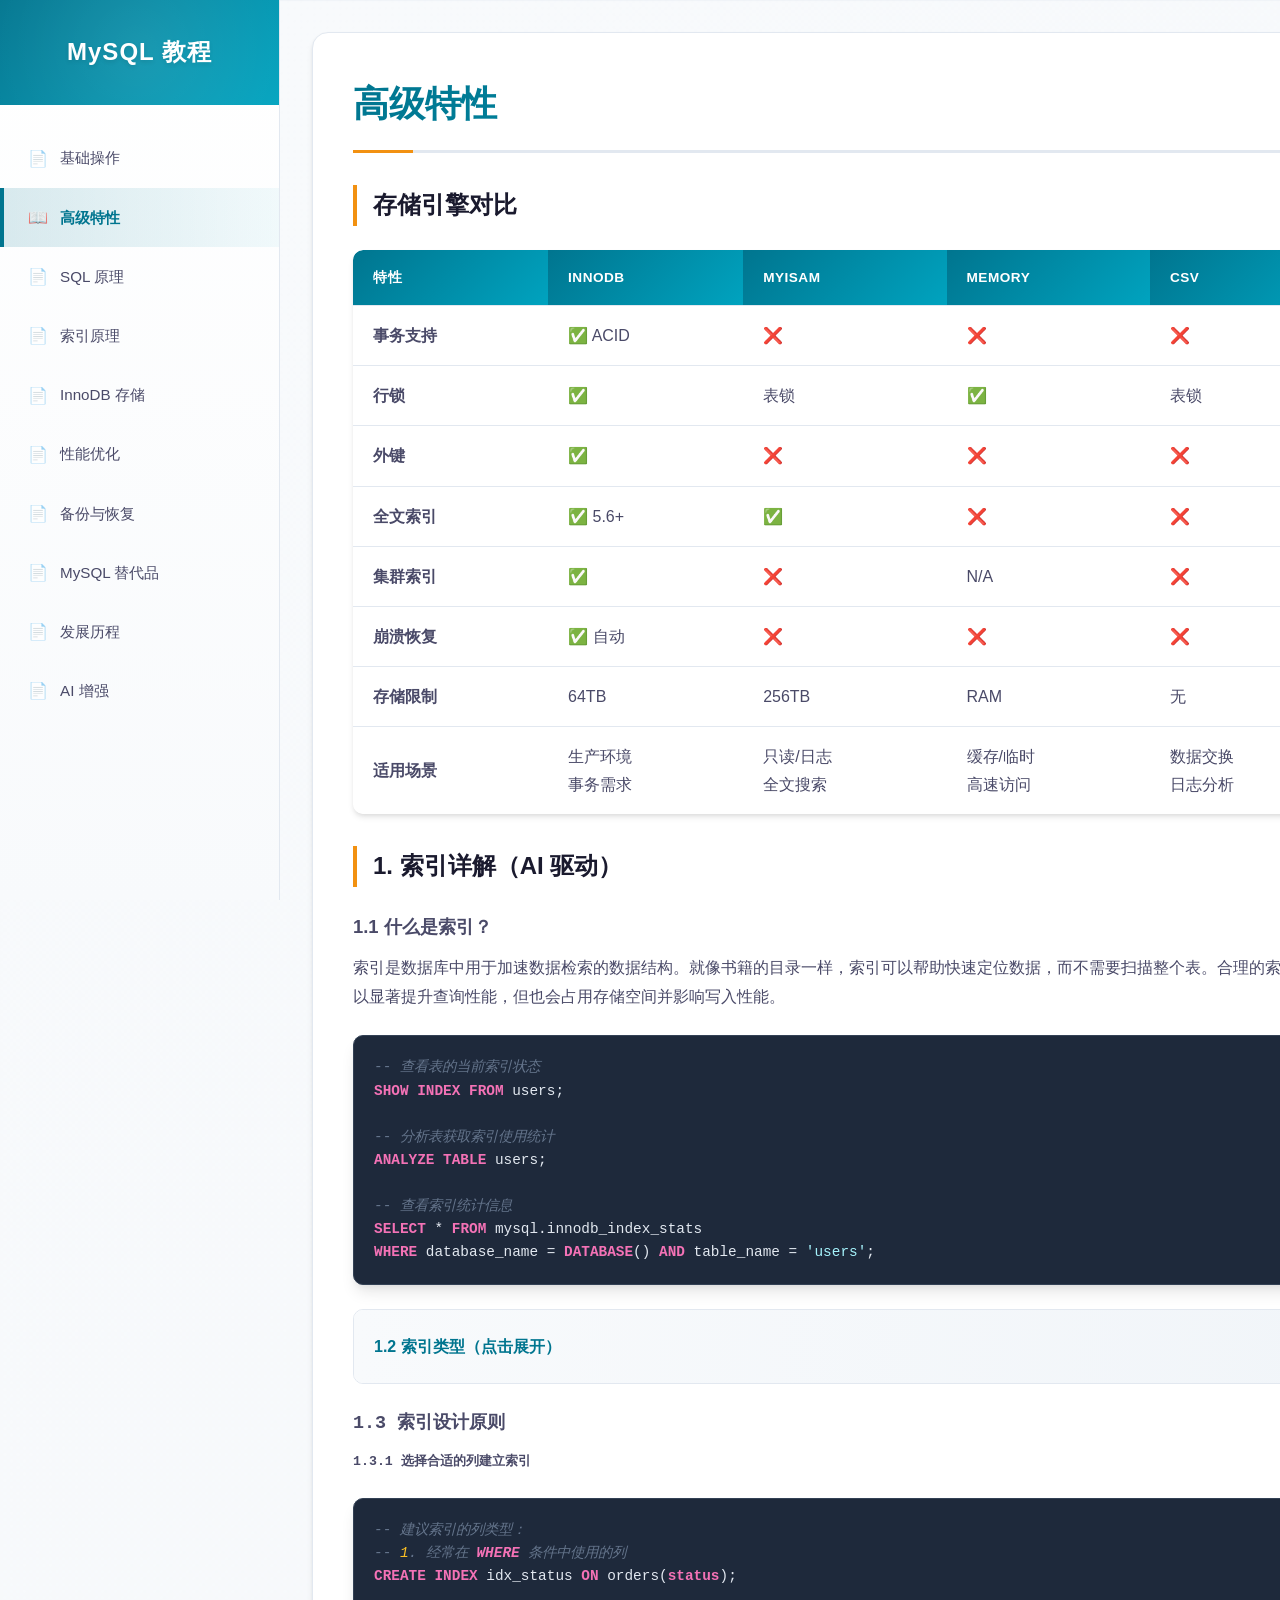
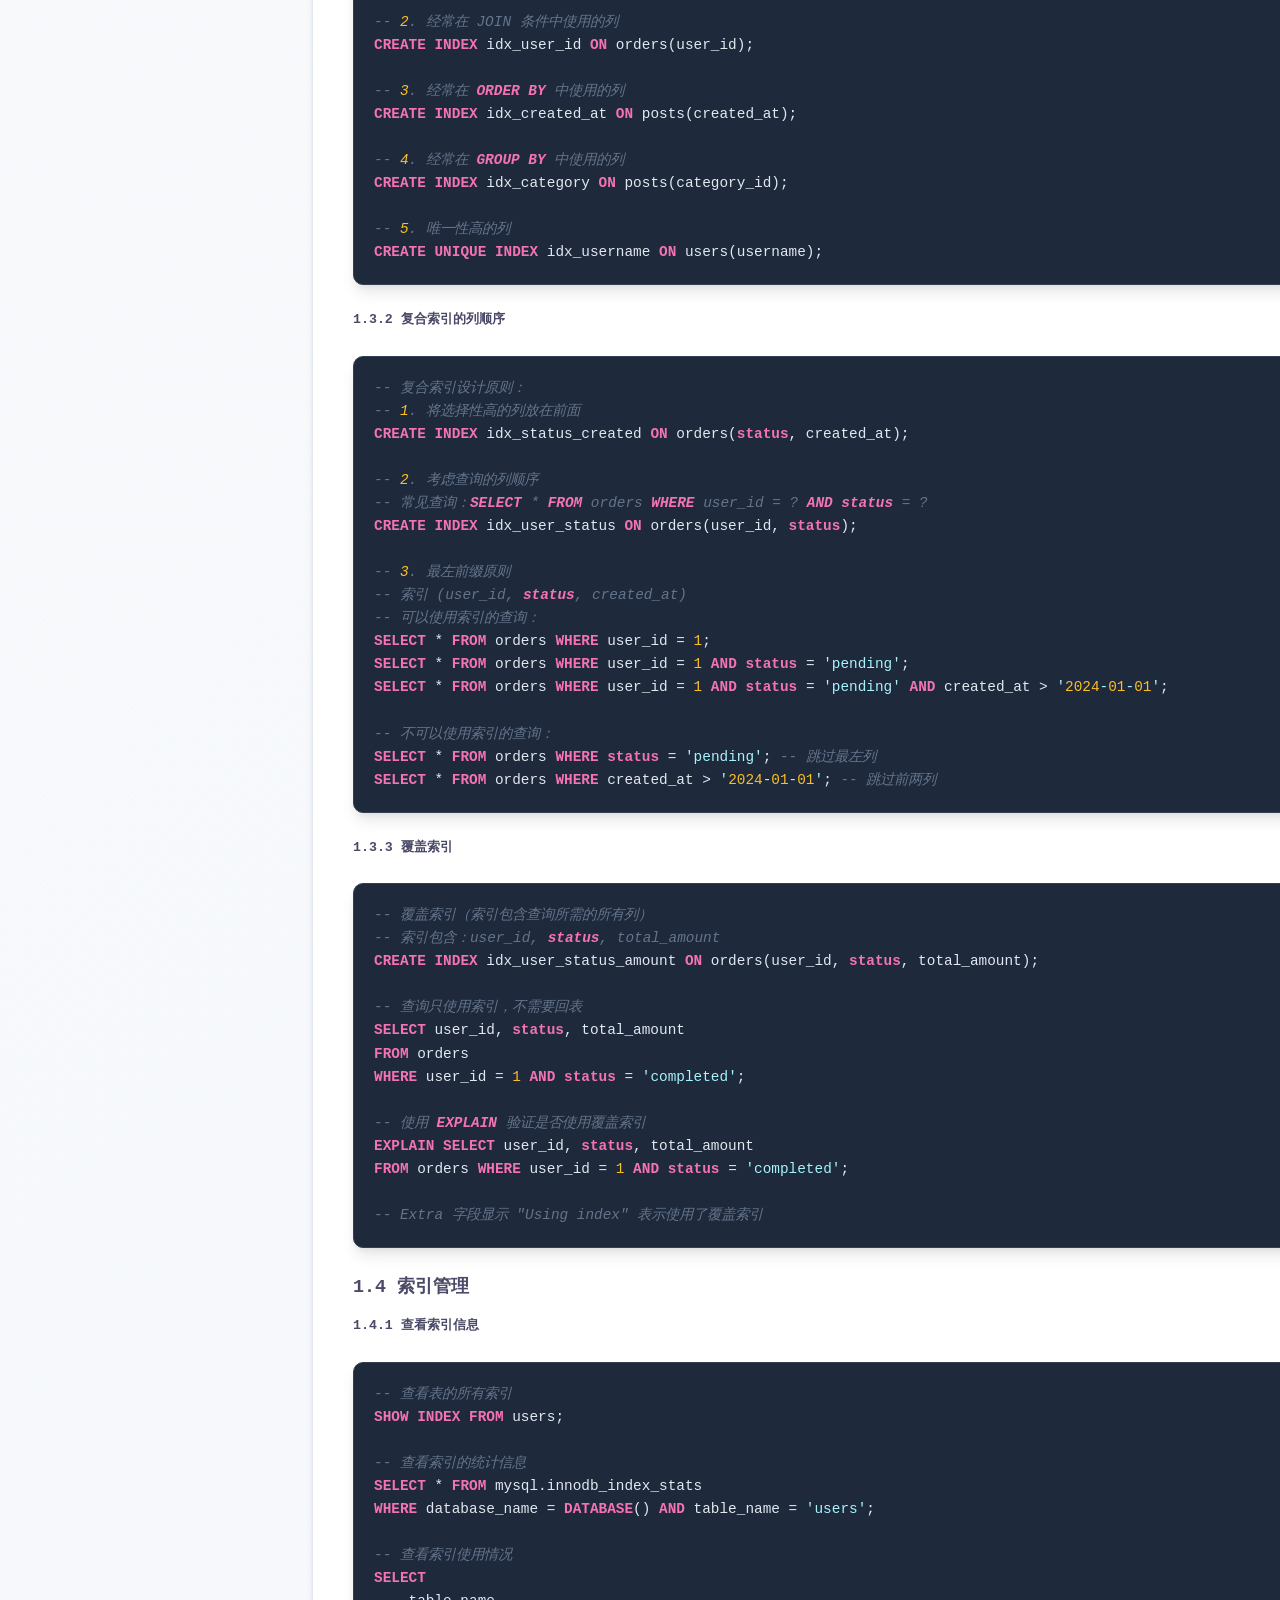
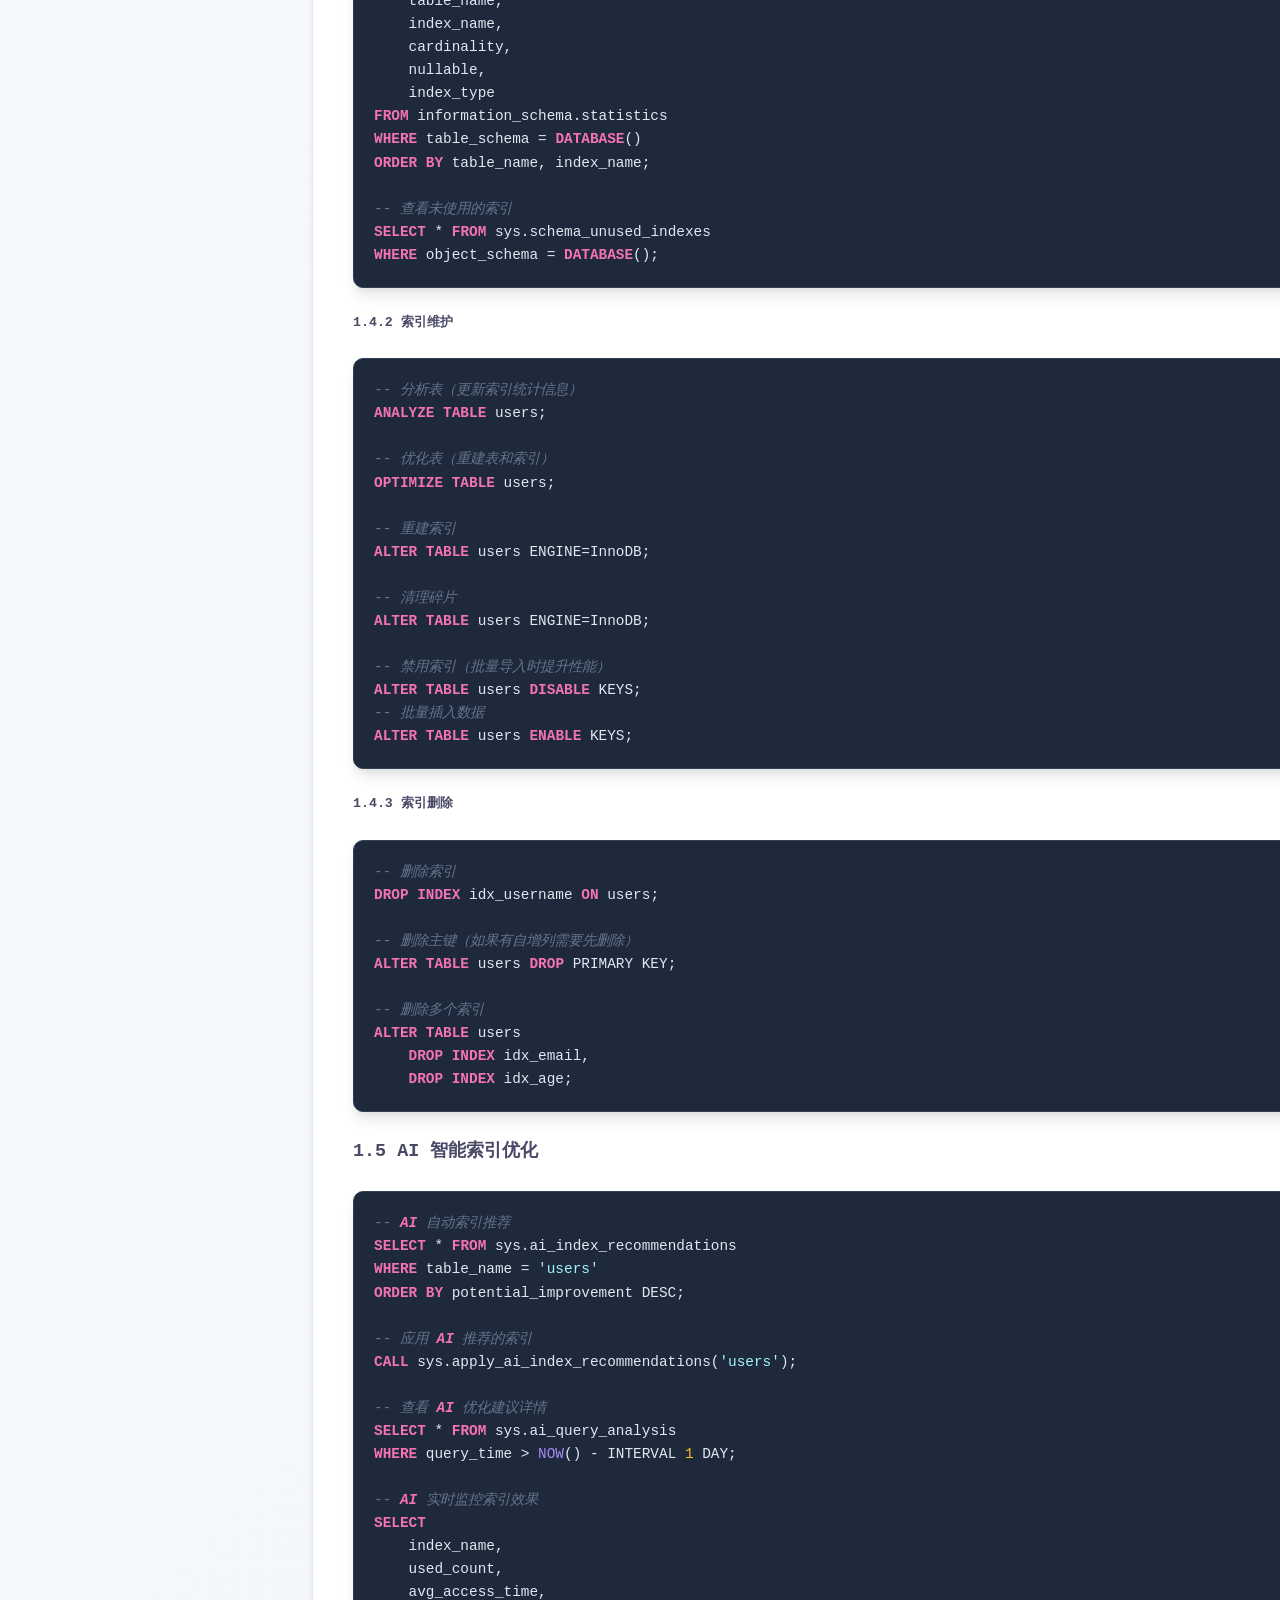
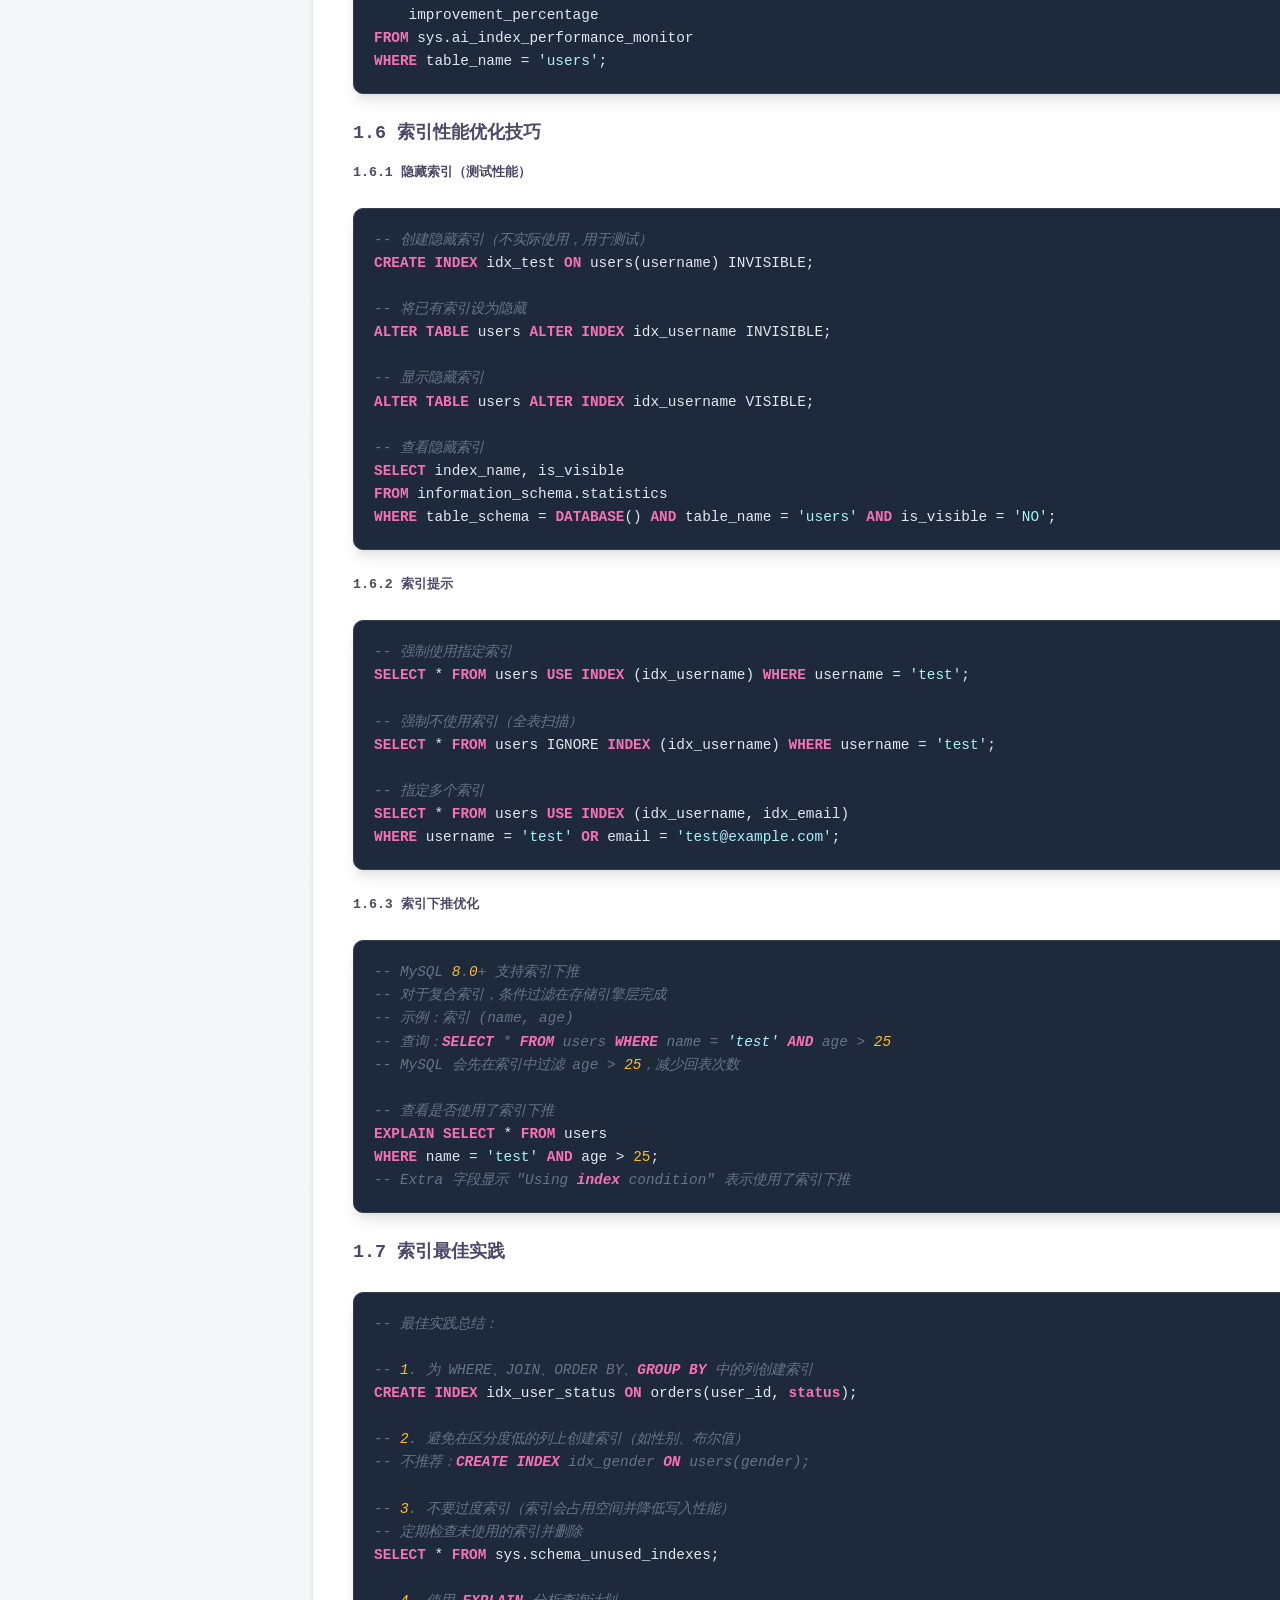
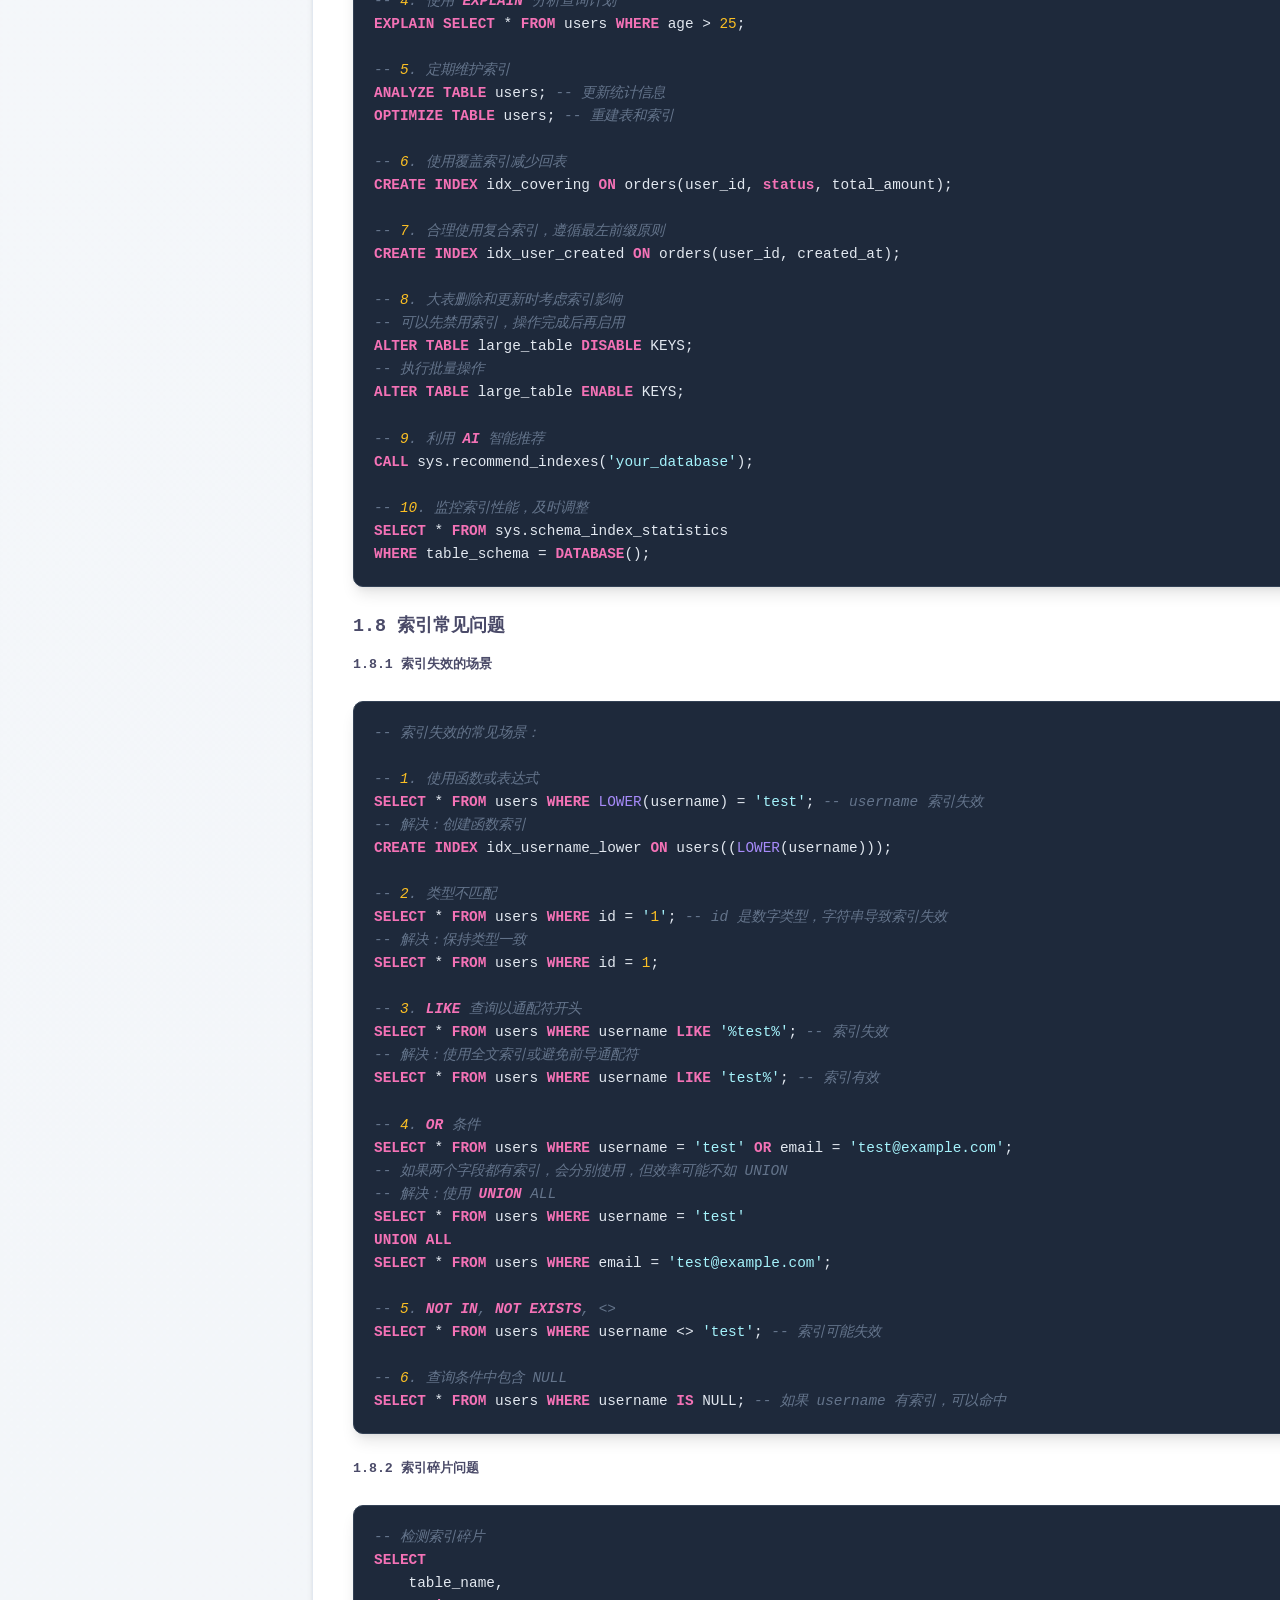
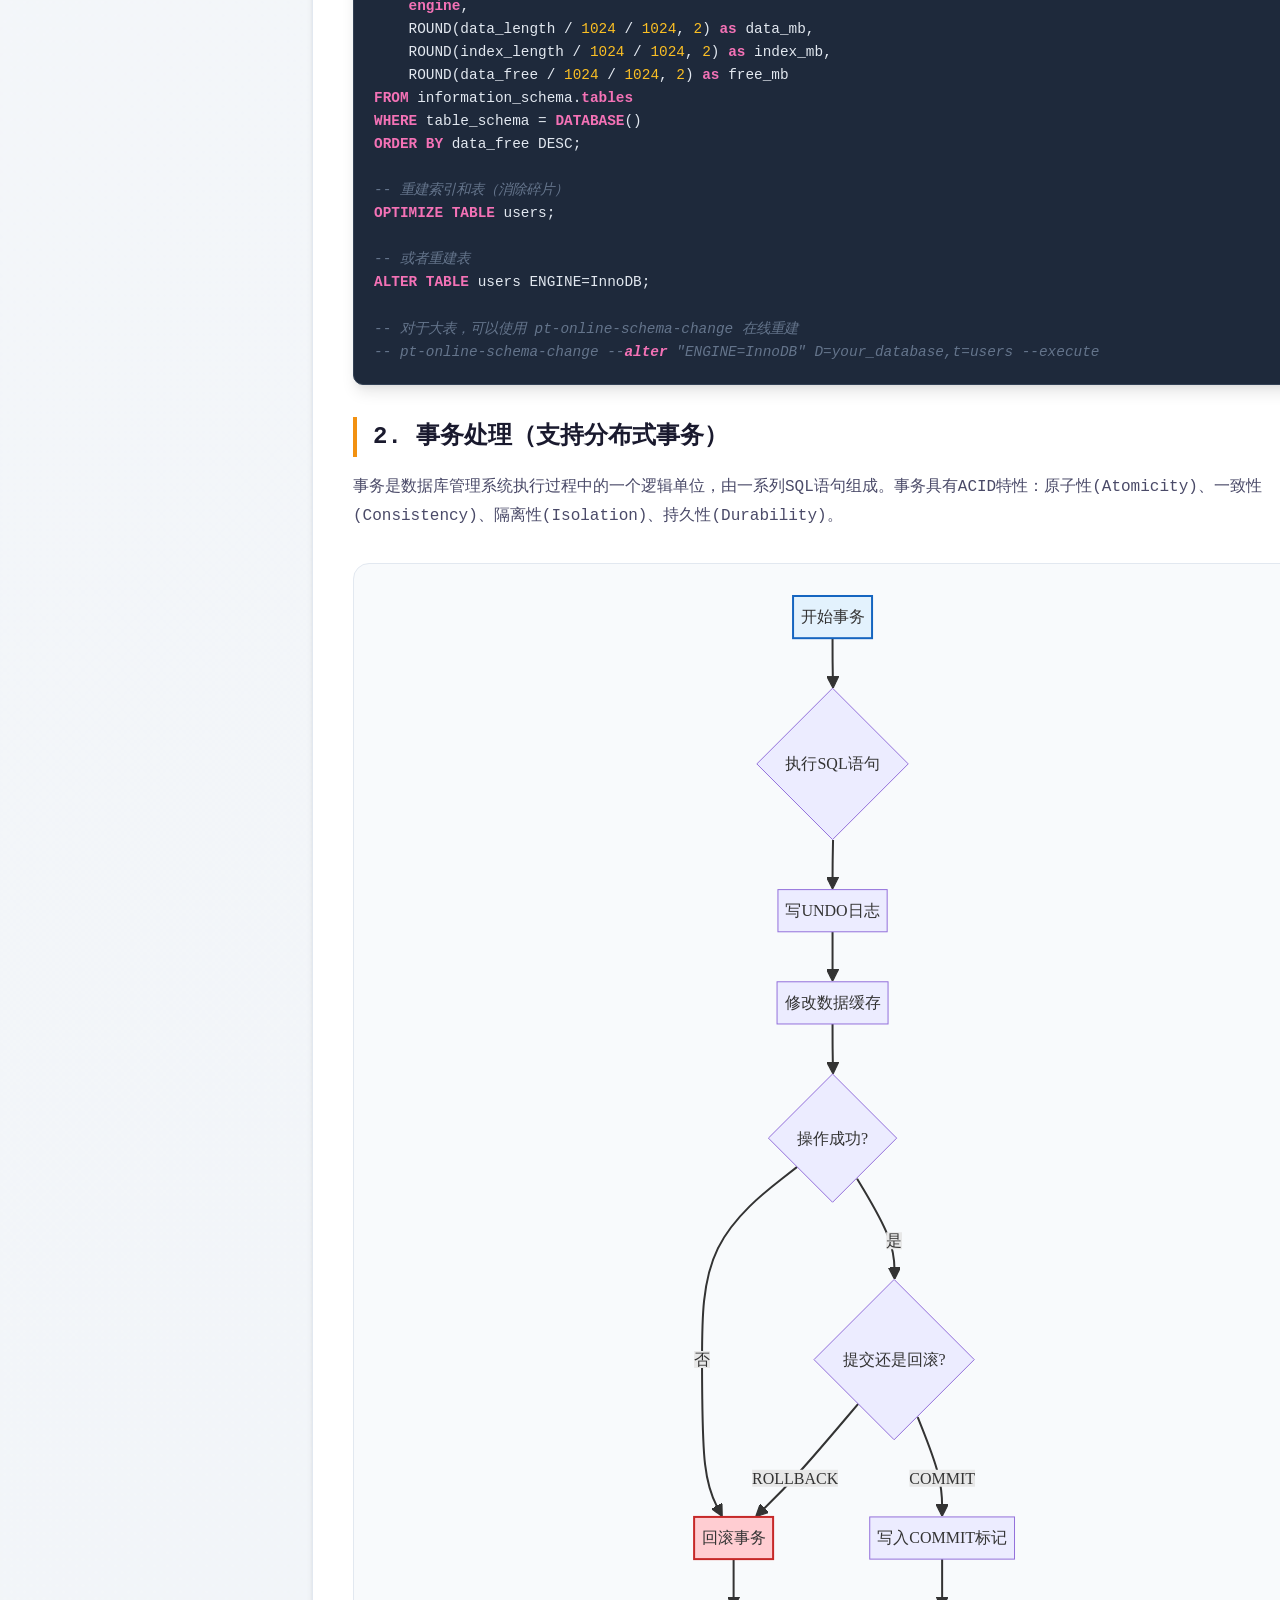
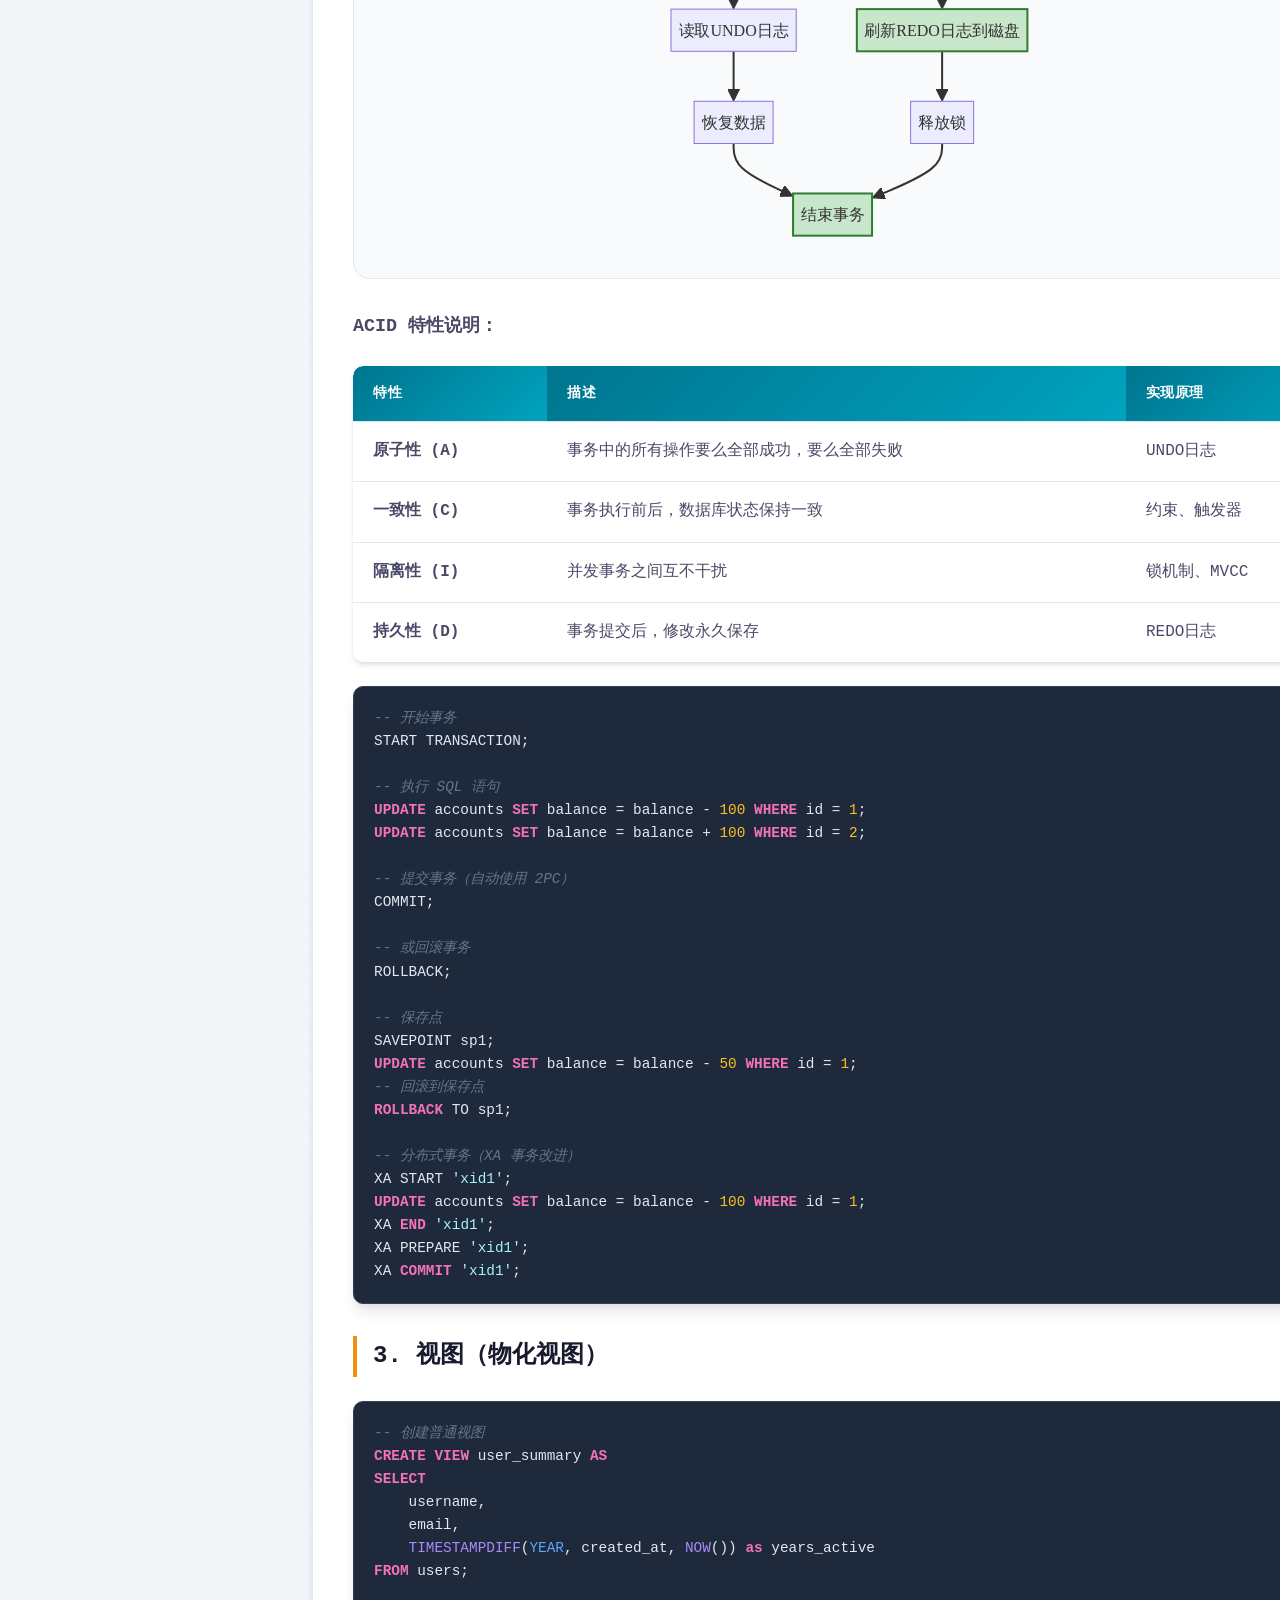
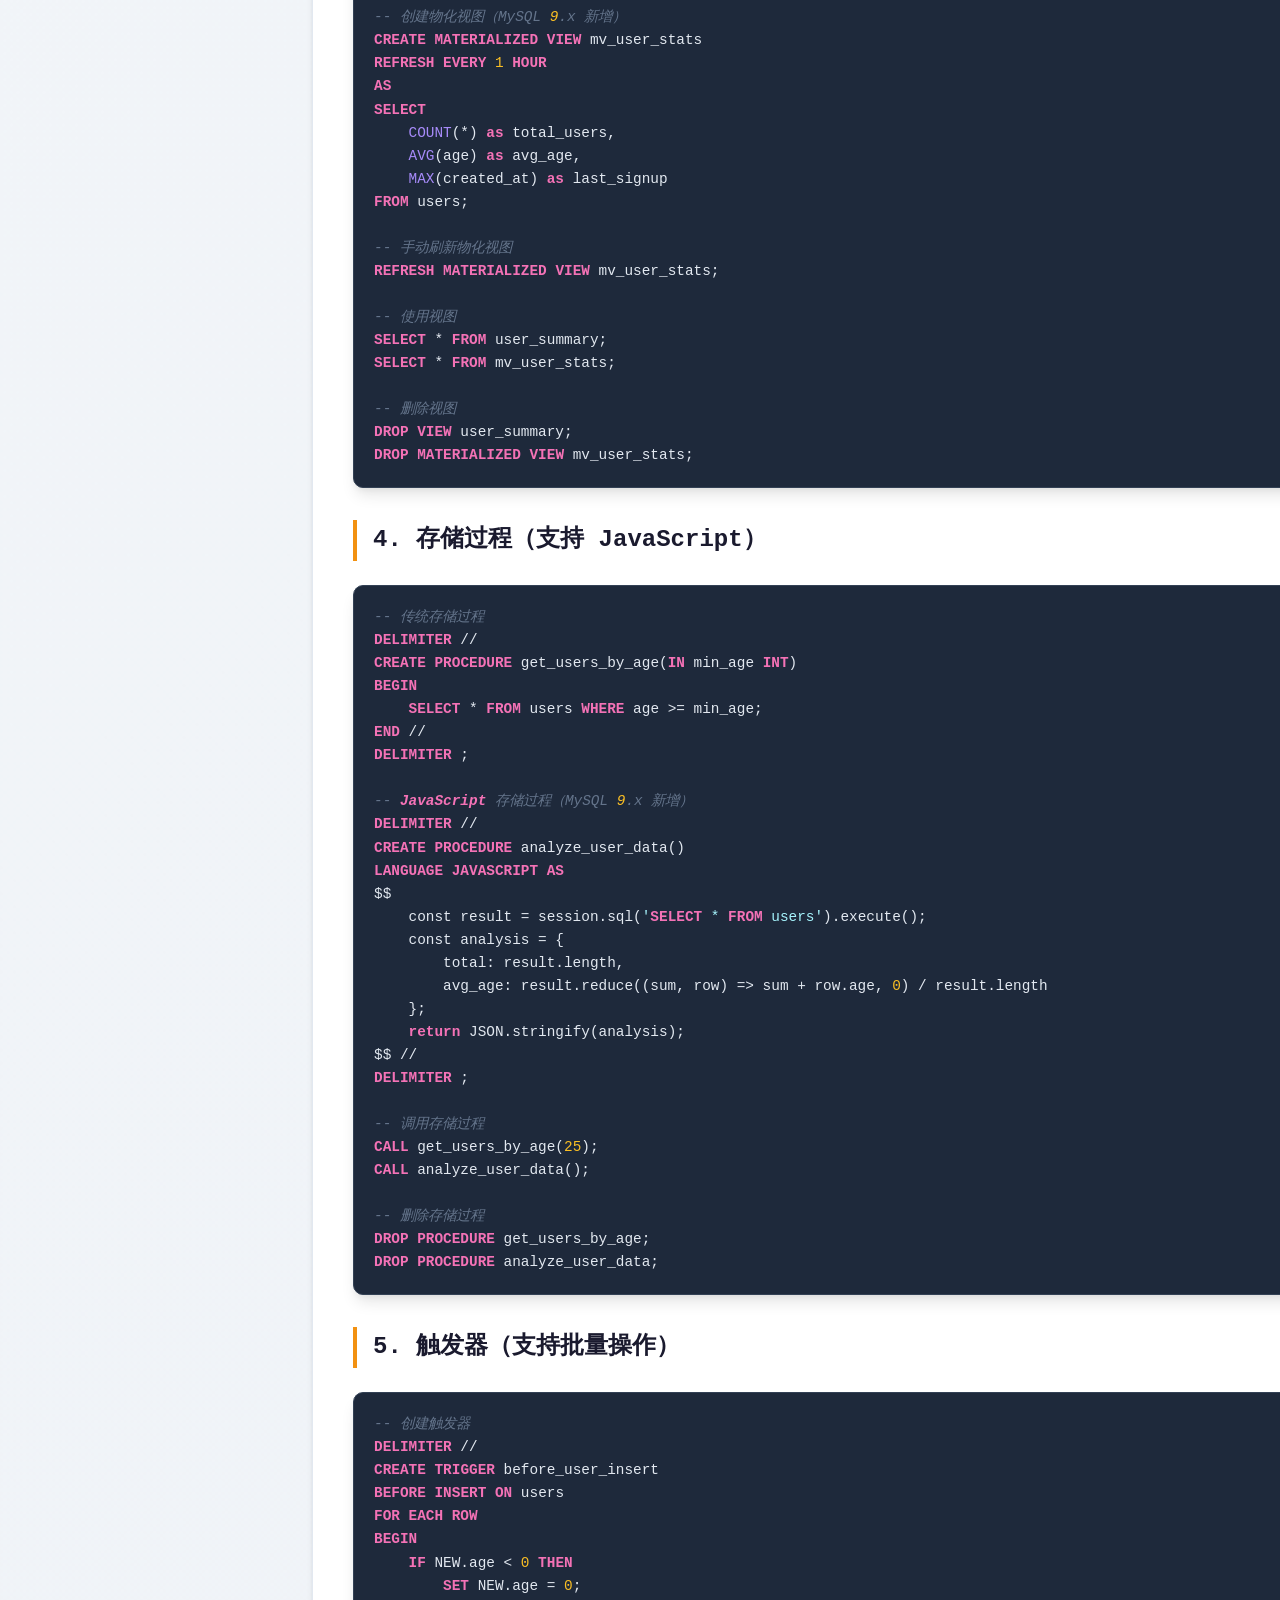
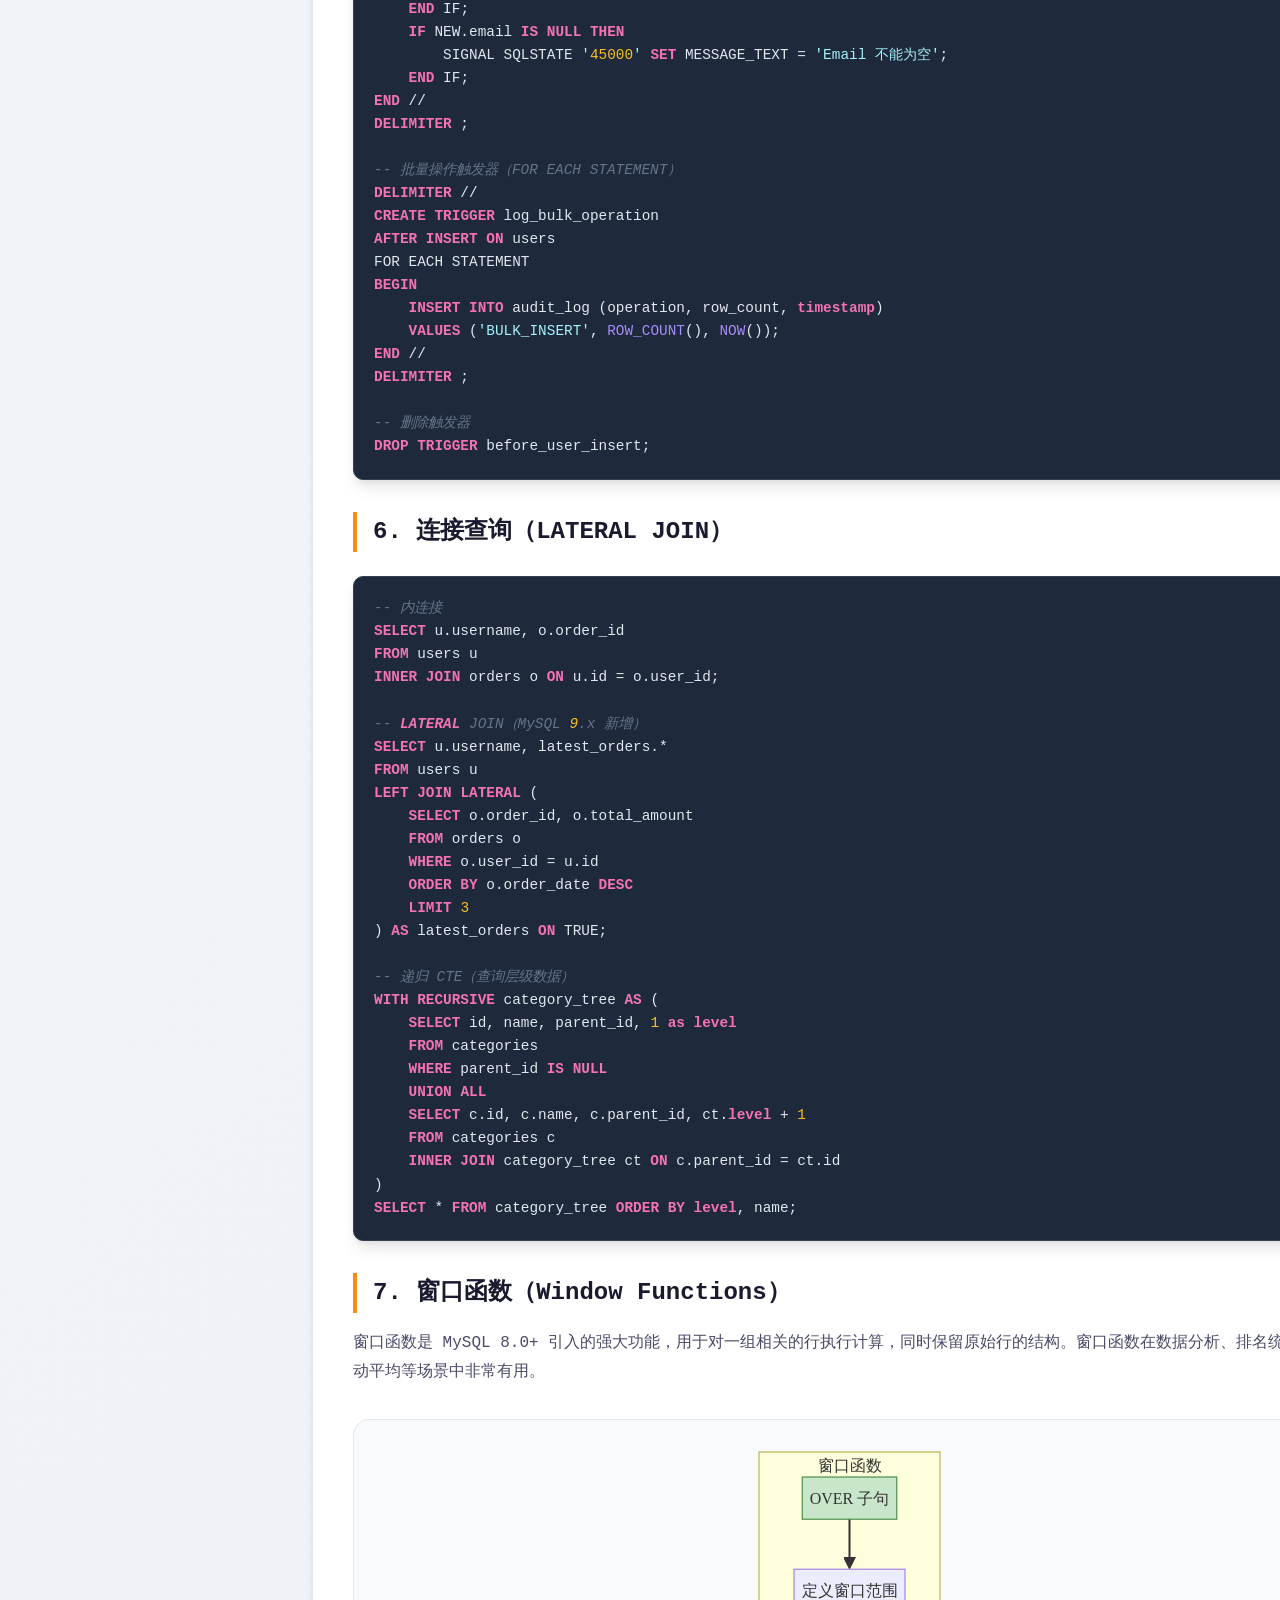
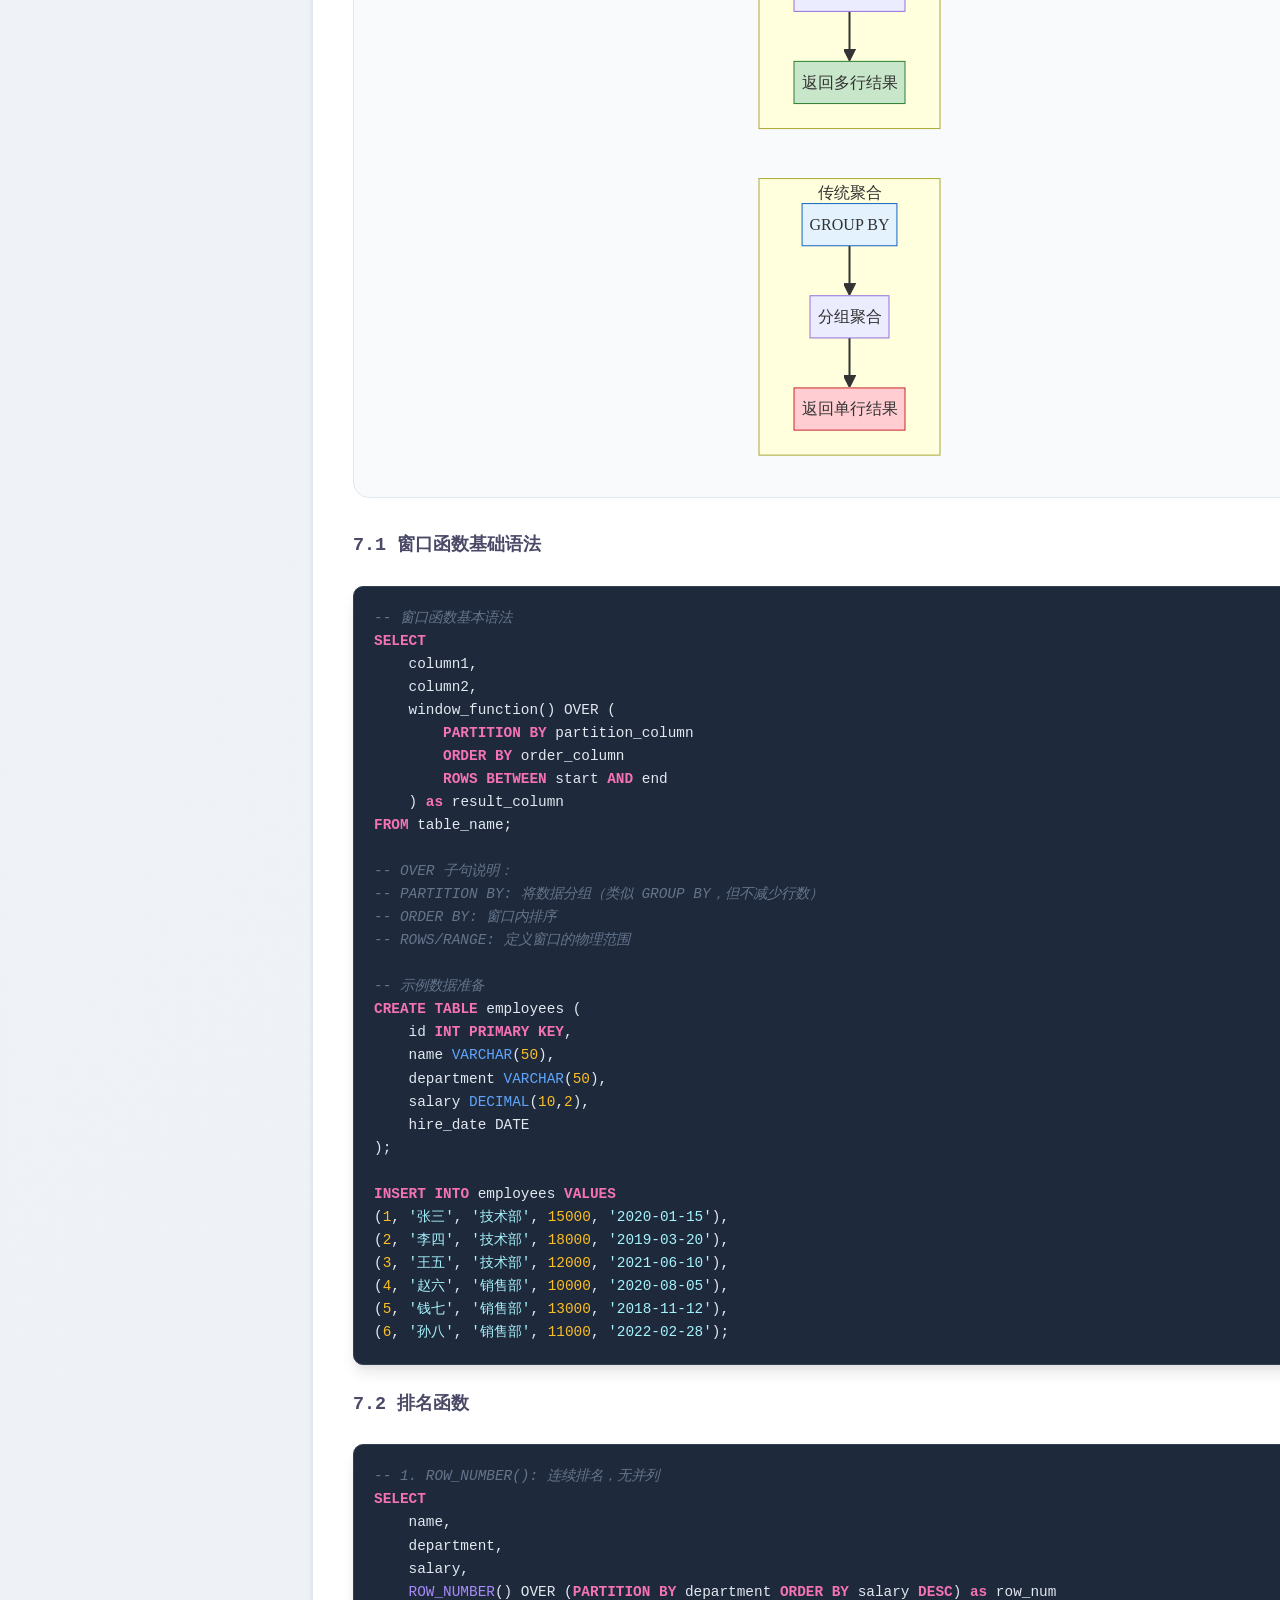
==== commit 53e2eca2: "fix: 修正 mermaid 图表配置及格式" ====
--- a/chapters/advanced.html
+++ b/chapters/advanced.html
@@ -8,9 +8,16 @@
     <link rel="stylesheet" href="../styles.css">
     <script src="../mermaid.min.js"></script>
     <script>
+        // Mermaid v10+ 配置
         mermaid.initialize({
             startOnLoad: true,
-            theme: 'default'
+            theme: 'default',
+            securityLevel: 'loose',
+            fontFamily: '-apple-system, BlinkMacSystemFont, Segoe UI, Roboto',
+            flowchart: {
+                useMaxWidth: true,
+                htmlLabels: true
+            }
         });
     </script>
 </head>
@@ -632,7 +639,7 @@
                 <h3>2. 事务处理（支持分布式事务）</h3>
                 <p>事务是数据库管理系统执行过程中的一个逻辑单位，由一系列SQL语句组成。事务具有ACID特性：原子性(Atomicity)、一致性(Consistency)、隔离性(Isolation)、持久性(Durability)。</p>
                 
-                <div class="mermaid">
+                <pre class="mermaid">
 flowchart TD
     A[开始事务] --> B{执行SQL语句}
     
@@ -658,7 +665,7 @@
     style J fill:#c8e6c9,stroke:#2e7d32,stroke-width:2px
     style G fill:#ffcdd2,stroke:#c62828,stroke-width:2px
     style L fill:#c8e6c9,stroke:#2e7d32,stroke-width:2px
-</div>
+</pre>
                 
                 <h4>ACID 特性说明：</h4>
                 <div class="comparison-table">
@@ -854,7 +861,7 @@
                 <h3>7. 窗口函数（Window Functions）</h3>
                 <p>窗口函数是 MySQL 8.0+ 引入的强大功能，用于对一组相关的行执行计算，同时保留原始行的结构。窗口函数在数据分析、排名统计、移动平均等场景中非常有用。</p>
 
-                <div class="mermaid">
+                <pre class="mermaid">
 flowchart LR
     subgraph 传统聚合
     A1[GROUP BY] --> A2[分组聚合]
@@ -870,7 +877,7 @@
     style A3 fill:#ffcdd2,stroke:#c62828
     style B1 fill:#c8e6c9,stroke:#2e7d32
     style B3 fill:#c8e6c9,stroke:#2e7d32
-</div>
+</pre>
 
                 <h4>7.1 窗口函数基础语法</h4>
                 <div class="code-block">
@@ -1270,7 +1277,7 @@
                 <h3>8. JSON 增强操作（MySQL 5.7+/8.0+）</h3>
                 <p>MySQL 提供了强大的 JSON 支持，包括存储、查询、修改和索引等功能。JSON 类型允许你存储半结构化数据，同时保持高效的查询性能。</p>
 
-                <div class="mermaid">
+                <pre class="mermaid">
 flowchart LR
     subgraph JSON 操作
     A[存储 JSON] --> B[查询提取]
@@ -1288,7 +1295,7 @@
 
     style A fill:#e3f2fd,stroke:#1565c0
     style E fill:#c8e6c9,stroke:#2e7d32
-</div>
+</pre>
 
                 <h4>8.1 JSON 基础操作</h4>
                 <div class="code-block">
